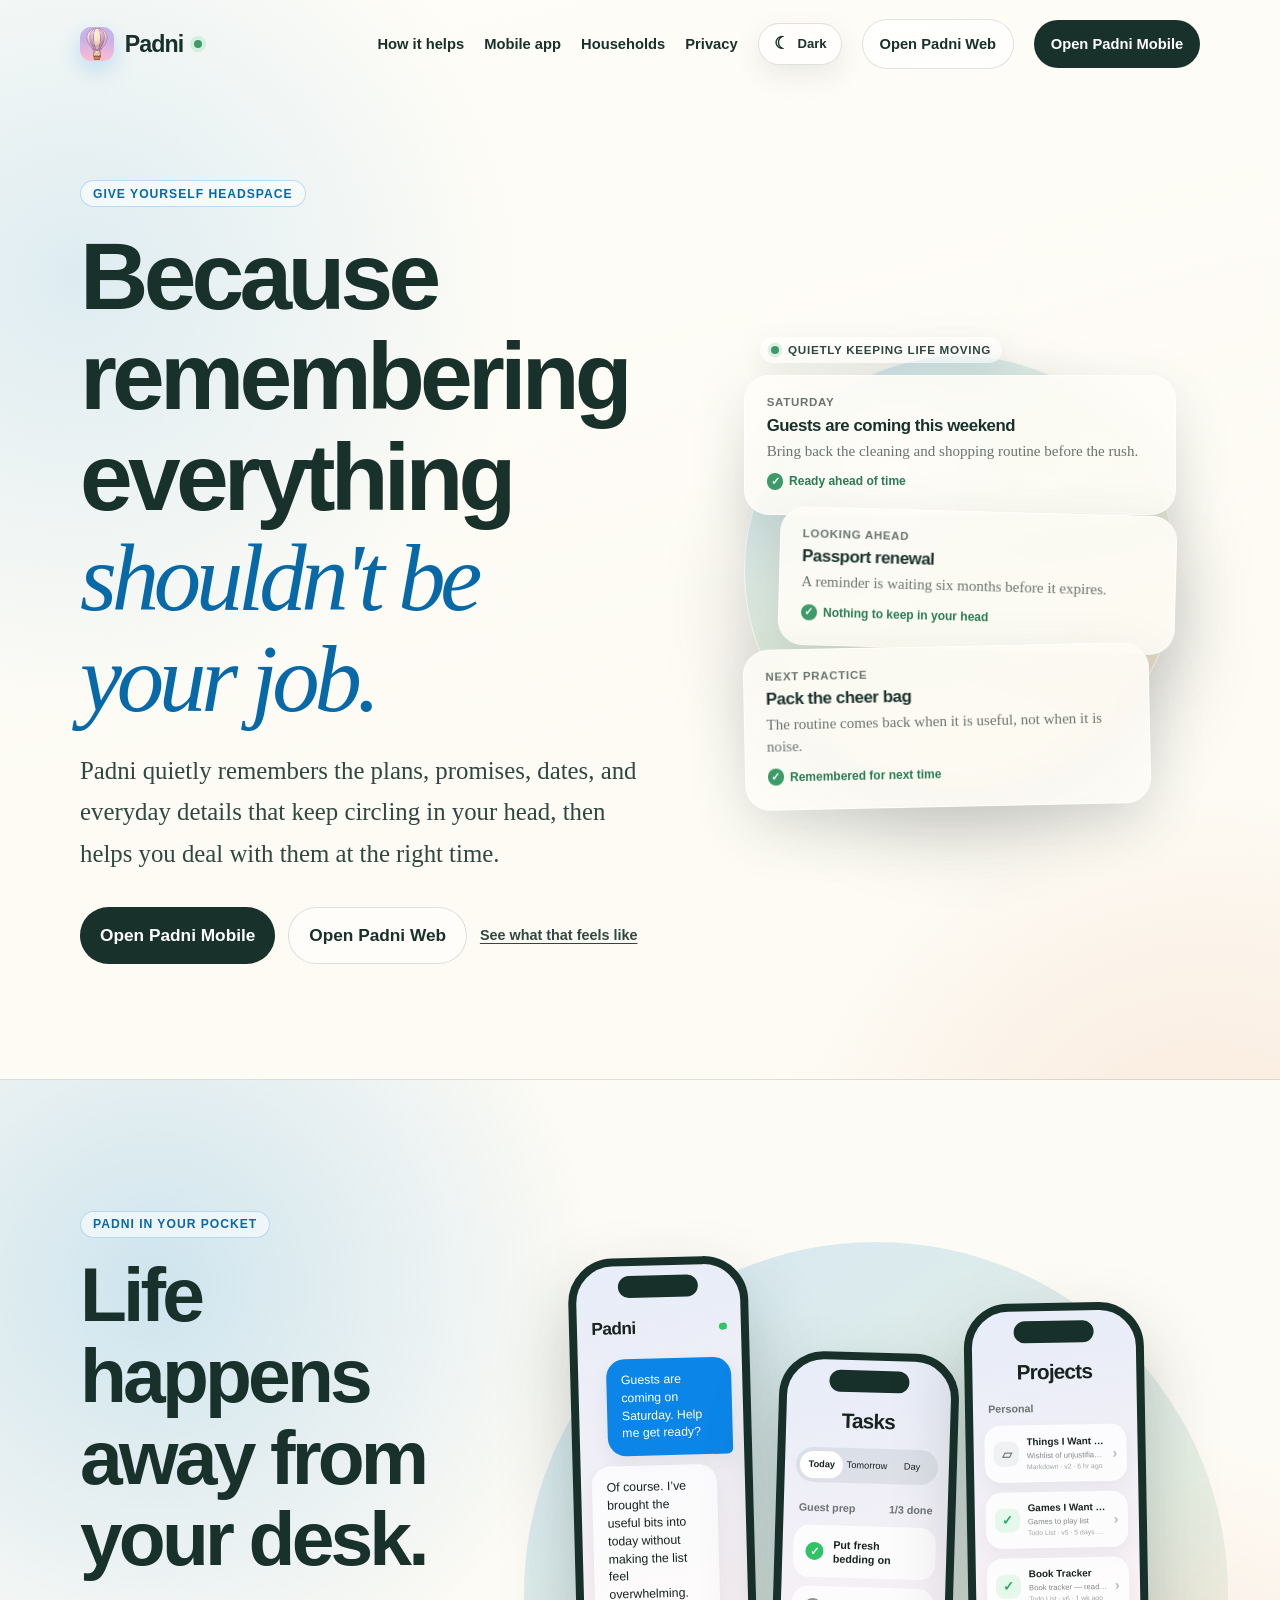
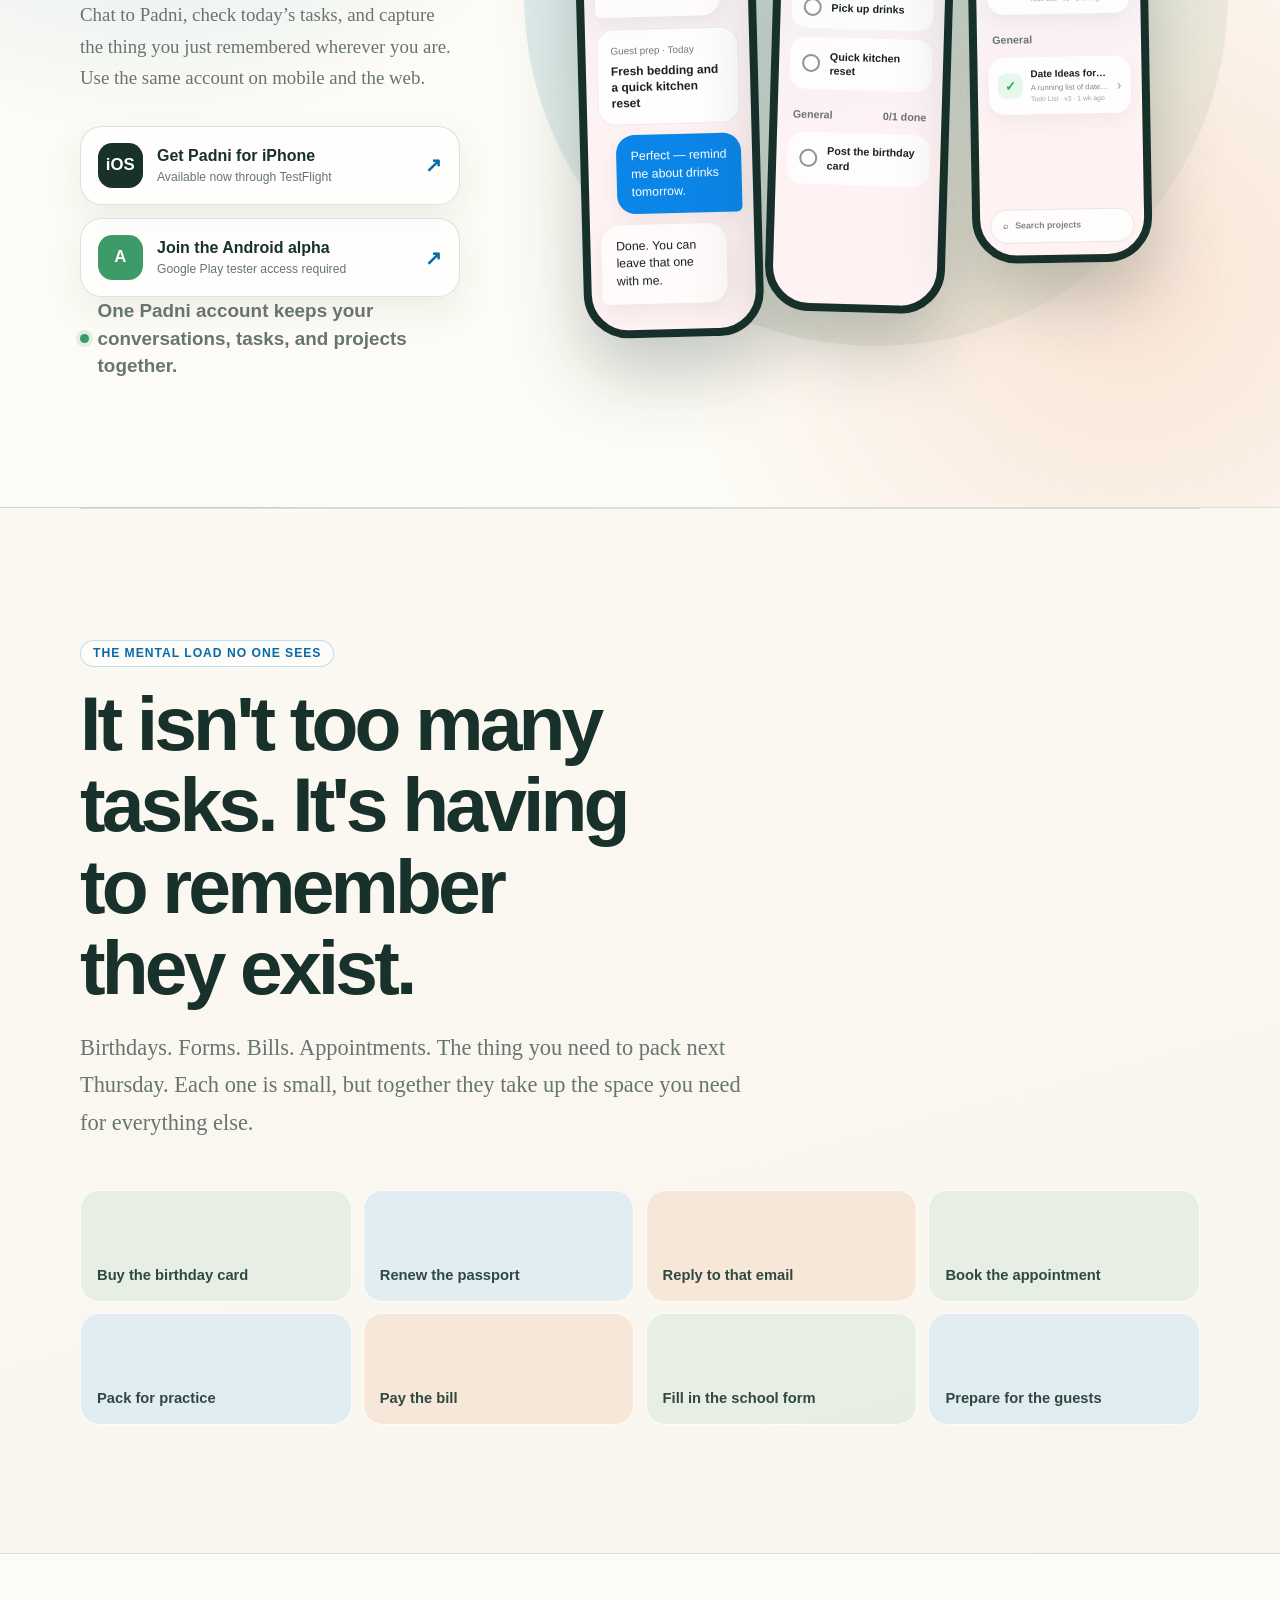
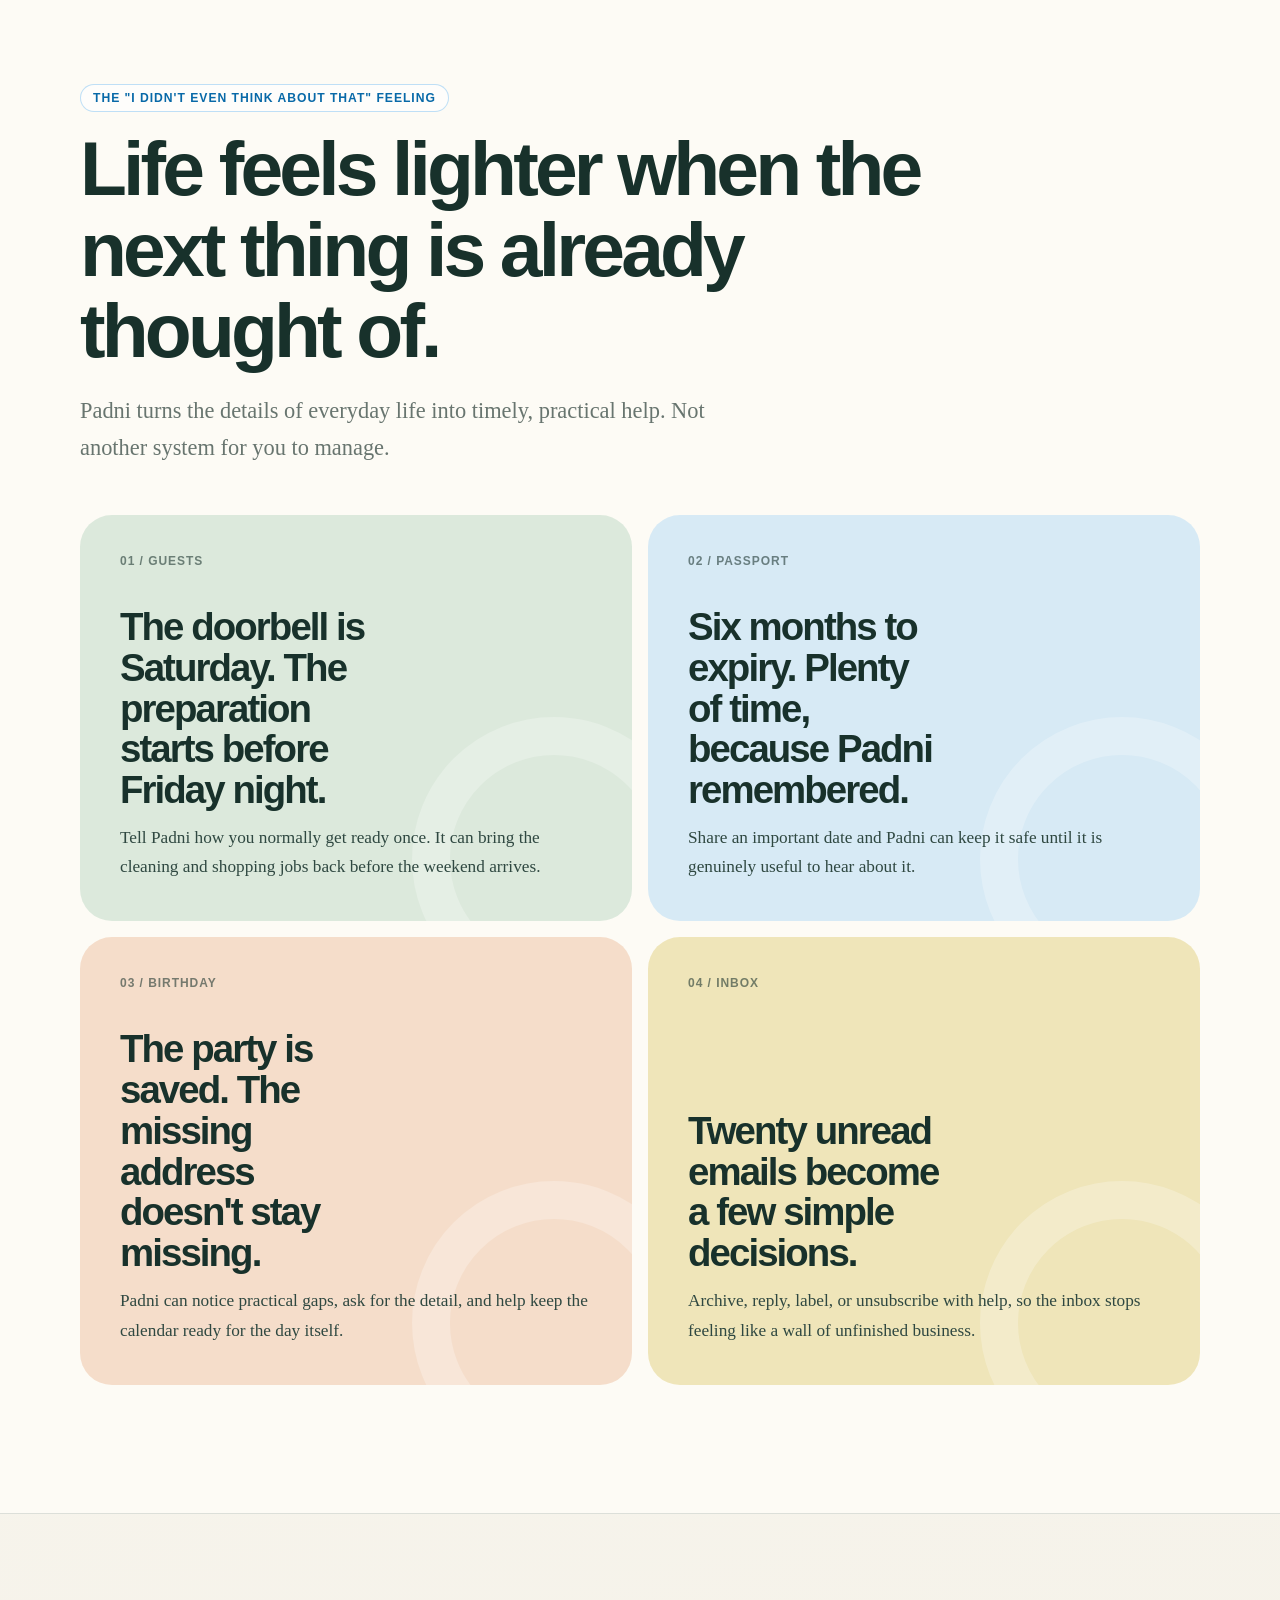
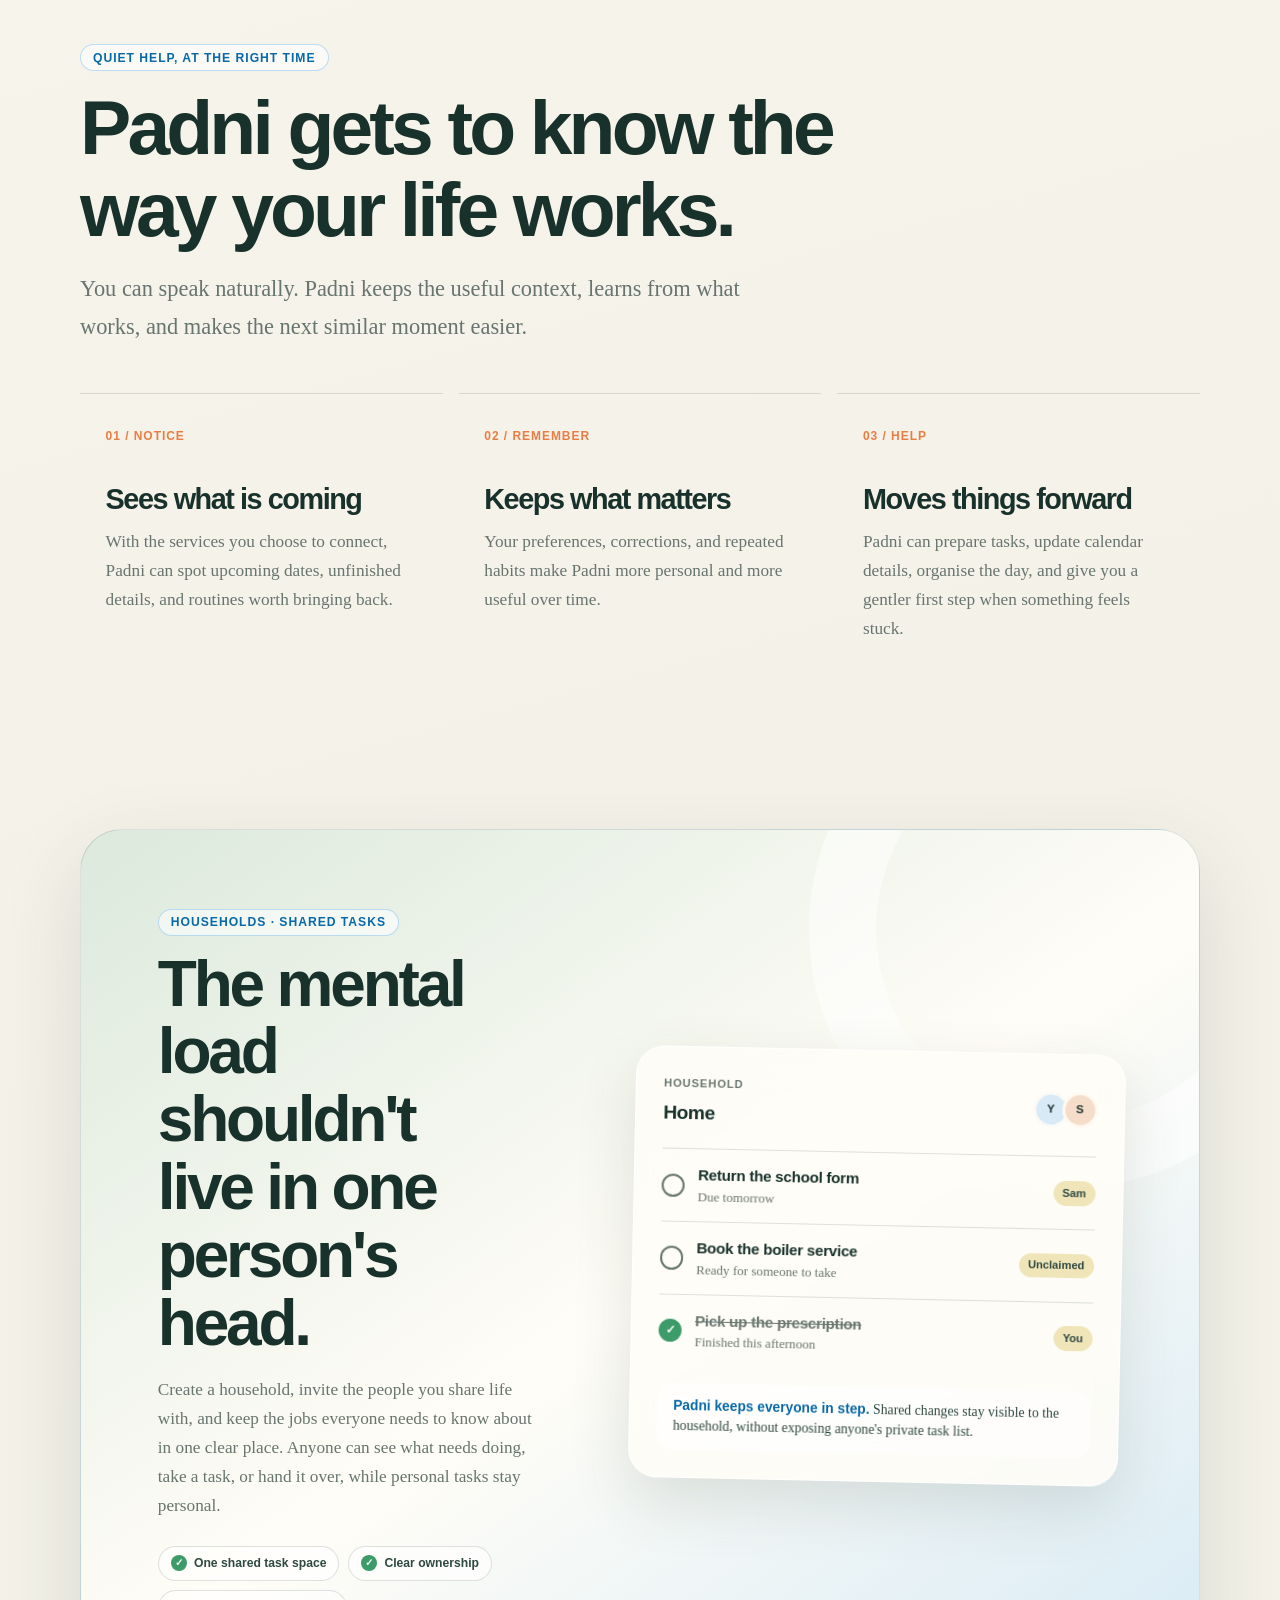
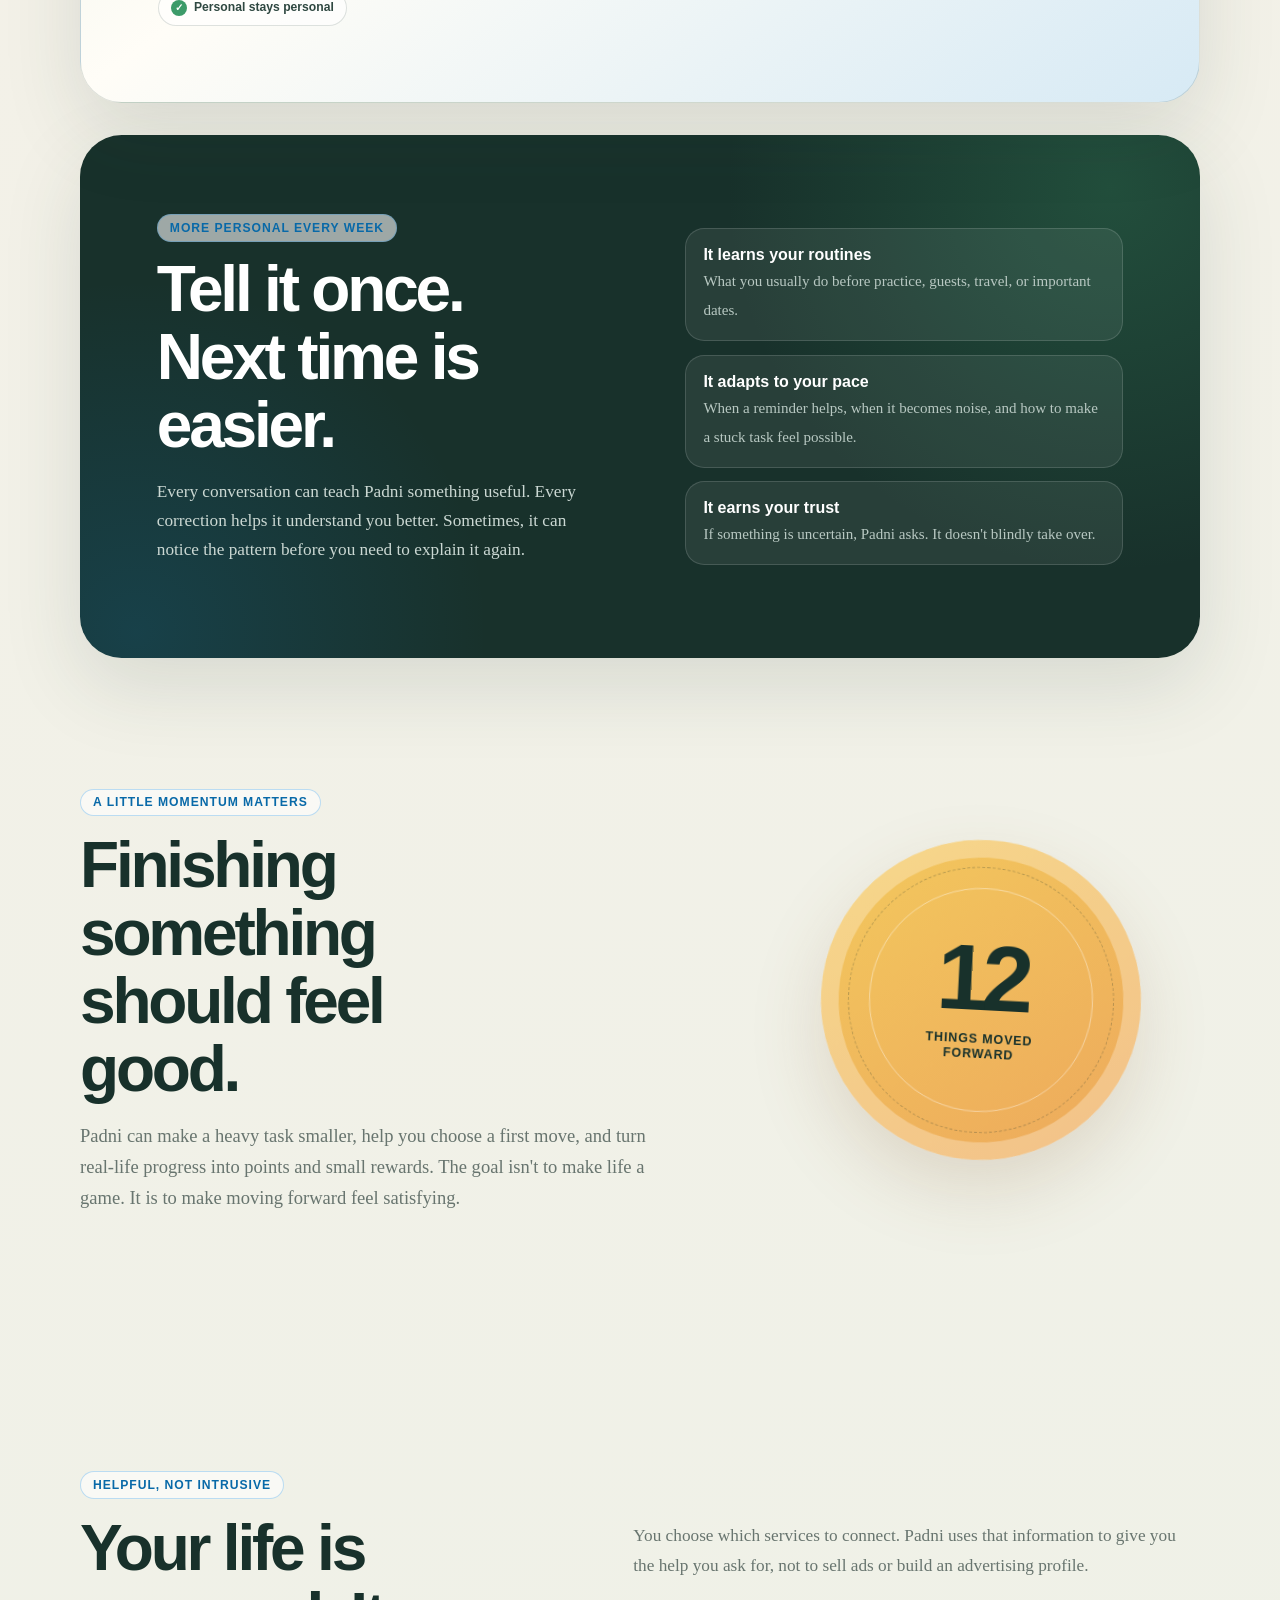
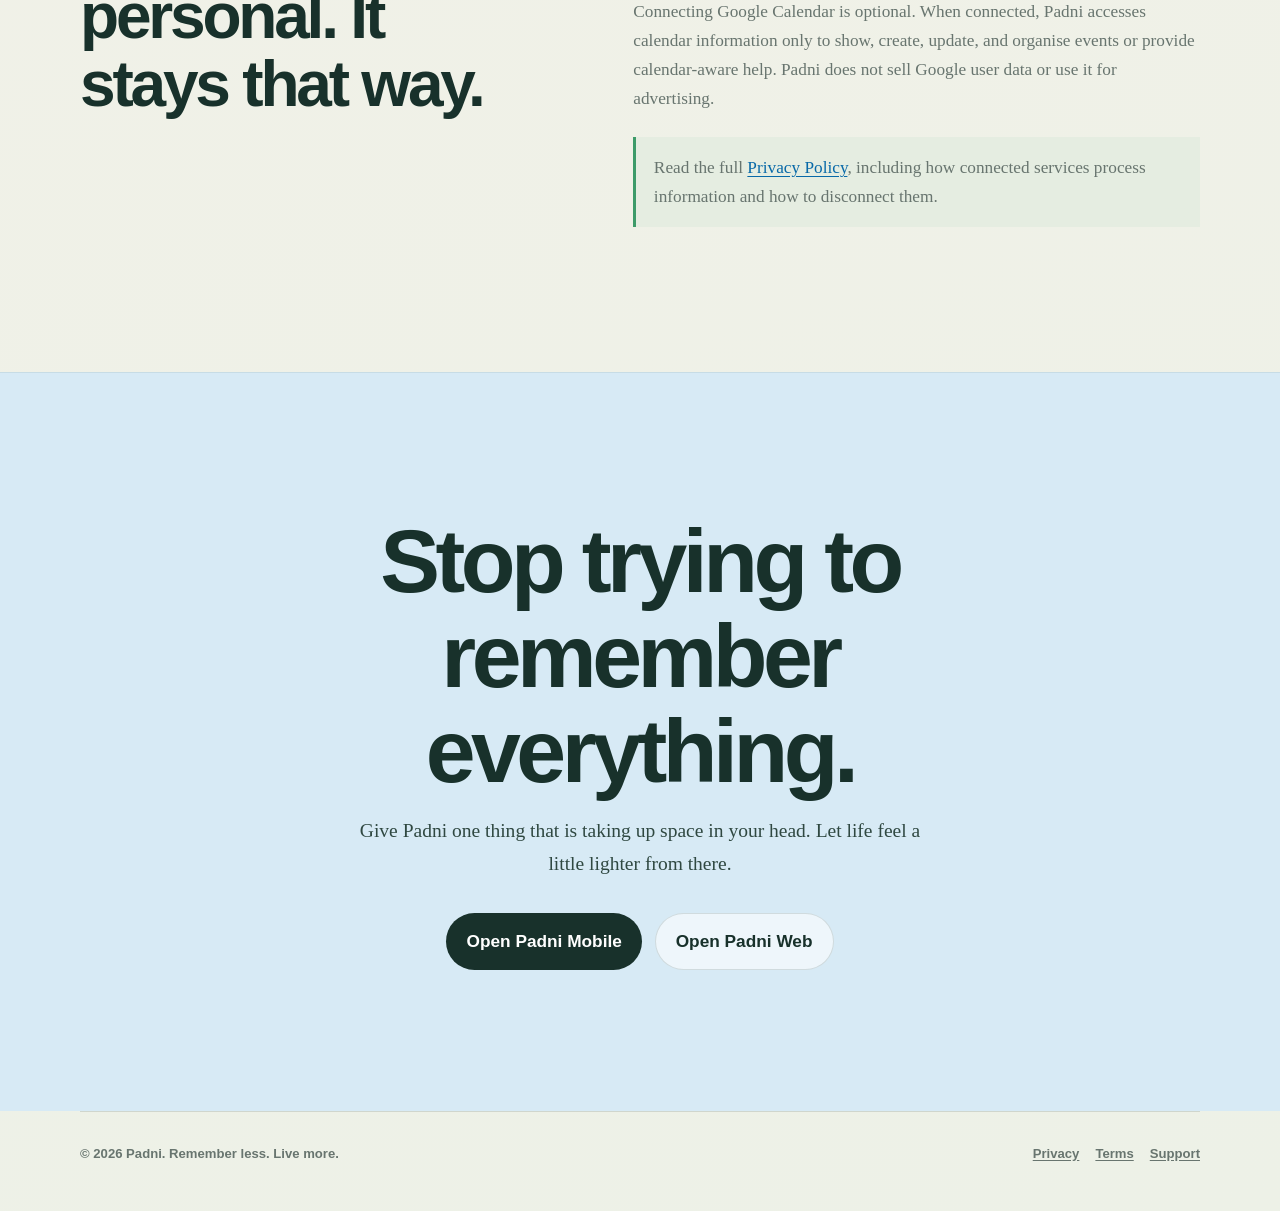
==== index.html @ 914435f3 "Add Projects to mobile app preview" ====
<!doctype html>
<html lang="en-GB">
<head>
  <meta charset="utf-8" />
  <meta name="viewport" content="width=device-width, initial-scale=1" />
  <meta name="description" content="Padni takes the mental load out of everyday life—remembering tasks, plans and important details across iPhone, Android and the web." />
  <meta name="robots" content="index, follow" />
  <meta name="theme-color" content="#f4f1e8" />
  <meta property="og:title" content="Padni | Less mental load. More headspace." />
  <meta property="og:description" content="Padni takes the mental load out of everyday life—remembering tasks, plans and important details across iPhone, Android and the web." />
  <meta property="og:type" content="website" />
  <meta property="og:url" content="https://padni.ai/" />
  <meta property="og:image" content="https://padni.ai/padni-icon.png" />
  <meta name="twitter:card" content="summary" />
  <title>Padni | Less mental load. More headspace.</title>
  <link rel="canonical" href="https://padni.ai/" />
  <link rel="icon" type="image/png" sizes="1024x1024" href="/padni-icon.png" />
  <link rel="shortcut icon" href="/favicon.ico" />
  <link rel="apple-touch-icon" sizes="180x180" href="/apple-touch-icon.png" />
  <script type="application/ld+json">
    {
      "@context": "https://schema.org",
      "@type": "SoftwareApplication",
      "name": "Padni",
      "applicationCategory": "LifestyleApplication",
      "operatingSystem": "iOS, Android, Web",
      "url": "https://padni.ai/",
      "description": "Padni takes the mental load out of everyday life by remembering tasks, plans and important details."
    }
  </script>
  <script src="/theme.js"></script>
  <style>
    :root {
      color-scheme: light;
      --paper: #f4f1e8;
      --paper-bright: #fffdf7;
      --ink: #18312b;
      --ink-soft: #2f4841;
      --muted: #68756f;
      --line: rgba(24, 49, 43, .14);
      --blue: #1687d2;
      --blue-deep: #0869a8;
      --green: #3d9b69;
      --green-soft: #dce9dc;
      --orange: #e97e45;
      --yellow: #f3c95d;
      --shadow: 0 28px 80px rgba(42, 62, 54, .13);
      --display: "Avenir Next", "Trebuchet MS", sans-serif;
      --body: "Iowan Old Style", "Palatino Linotype", Palatino, Georgia, serif;
    }
    * { box-sizing: border-box; }
    html { scroll-behavior: smooth; }
    body {
      margin: 0;
      color: var(--ink);
      background:
        radial-gradient(circle at 6% 3%, rgba(22, 135, 210, .14), transparent 28rem),
        radial-gradient(circle at 94% 13%, rgba(233, 126, 69, .14), transparent 26rem),
        linear-gradient(165deg, var(--paper-bright), var(--paper) 62%, #edf1e7);
      font: 1.08rem/1.68 var(--body);
      min-height: 100vh;
    }
    a { color: var(--blue-deep); text-underline-offset: .18em; }
    a:focus-visible { outline: 3px solid rgba(11, 134, 232, .35); outline-offset: 4px; border-radius: .35rem; }
    body > header {
      width: min(1120px, calc(100% - 2rem));
      margin: 0 auto;
      min-height: 5.5rem;
      display: flex;
      align-items: center;
      justify-content: space-between;
      gap: 1.5rem;
      font-family: var(--display);
      position: relative;
      z-index: 10;
    }
    .wordmark {
      display: inline-flex;
      align-items: center;
      gap: .65rem;
      color: var(--ink);
      text-decoration: none;
      font-size: 1.45rem;
      font-weight: 800;
      letter-spacing: -.04em;
    }
    .wordmark img { width: 2.15rem; height: 2.15rem; border-radius: .7rem; box-shadow: 0 8px 22px rgba(11, 134, 232, .22); }
    .wordmark i { width: .55rem; height: .55rem; border-radius: 50%; background: var(--green); box-shadow: 0 0 0 .25rem rgba(47, 196, 101, .14); }
    nav { display: flex; align-items: center; gap: 1.25rem; font-size: .92rem; font-weight: 700; }
    nav a { color: var(--ink); text-decoration: none; }
    .nav-cta, .button {
      display: inline-flex;
      align-items: center;
      justify-content: center;
      border-radius: 999px;
      padding: .7rem 1.05rem;
      background: var(--ink);
      color: white;
      text-decoration: none;
      font-family: var(--display);
      font-weight: 750;
      transition: transform .2s ease, box-shadow .2s ease, background .2s ease;
    }
    .nav-cta:hover, .button:hover { transform: translateY(-2px); box-shadow: 0 12px 28px rgba(24, 49, 43, .2); }
    main { width: min(1120px, calc(100% - 2rem)); margin: 0 auto; }
    .hero { padding: clamp(4.2rem, 10vw, 8.5rem) 0 5rem; max-width: 60rem; }
    .home-hero {
      min-height: min(840px, calc(100vh - 5.5rem));
      max-width: none;
      padding: clamp(3.2rem, 7vw, 6.8rem) 0 clamp(5rem, 9vw, 8rem);
      display: grid;
      grid-template-columns: minmax(0, 1.08fr) minmax(21rem, .92fr);
      align-items: center;
      gap: clamp(2.5rem, 6vw, 6rem);
    }
    .home-hero > * { min-width: 0; }
    .hero-copy { position: relative; z-index: 2; animation: rise-in .75s both; }
    .eyebrow {
      display: inline-flex;
      border: 1px solid rgba(11, 134, 232, .26);
      background: rgba(255, 255, 255, .62);
      color: var(--blue-deep);
      border-radius: 999px;
      padding: .42rem .75rem;
      font: 750 .76rem/1 var(--display);
      letter-spacing: .08em;
      text-transform: uppercase;
    }
    h1, h2, h3 { font-family: var(--display); letter-spacing: -.05em; line-height: 1.06; }
    h1 { margin: 1.15rem 0 1.25rem; font-size: clamp(3.3rem, 9vw, 7.4rem); max-width: 10ch; }
    .home-hero h1 { font-size: clamp(3.8rem, 7.4vw, 7rem); max-width: 11ch; }
    .home-hero h1 em {
      color: var(--blue-deep);
      font-family: var(--body);
      font-weight: 500;
      letter-spacing: -.055em;
    }
    .hero p { max-width: 42rem; margin: 0; color: var(--muted); font-size: clamp(1.25rem, 2vw, 1.55rem); }
    .home-hero p { max-width: 35rem; color: var(--ink-soft); }
    .hero-actions { display: flex; gap: .8rem; flex-wrap: wrap; margin-top: 2rem; }
    .button { padding: .82rem 1.25rem; }
    .button.secondary { color: var(--ink); background: rgba(255, 255, 255, .7); border: 1px solid var(--line); }
    .nav-cta.secondary {
      color: var(--ink);
      background: var(--surface-glass);
      border: 1px solid var(--line);
    }
    .story-link { align-self: center; color: var(--ink-soft); font: 750 .9rem/1.3 var(--display); text-decoration-thickness: 1px; }
    .headspace-scene {
      position: relative;
      min-height: 35rem;
      display: grid;
      place-items: center;
      animation: rise-in .85s .12s both;
    }
    .headspace-scene::before {
      content: "";
      position: absolute;
      width: min(31rem, 90%);
      aspect-ratio: 1;
      border-radius: 50%;
      background:
        radial-gradient(circle at 35% 28%, rgba(255,255,255,.9), transparent 24%),
        linear-gradient(145deg, #cfe5f3, #e4ead2 58%, #f4d8c3);
      box-shadow: inset 0 0 0 1px rgba(255,255,255,.7), 0 40px 90px rgba(49,77,66,.15);
    }
    .life-stack { position: relative; width: min(27rem, 92%); z-index: 1; }
    .stack-label {
      display: inline-flex;
      align-items: center;
      gap: .55rem;
      margin: 0 0 .75rem 1rem;
      padding: .45rem .7rem;
      border-radius: 999px;
      color: var(--ink-soft);
      background: rgba(255,255,255,.74);
      font: 750 .73rem/1 var(--display);
      letter-spacing: .06em;
      text-transform: uppercase;
      box-shadow: 0 10px 30px rgba(49,77,66,.1);
    }
    .stack-label::before { content: ""; width: .5rem; height: .5rem; border-radius: 50%; background: var(--green); box-shadow: 0 0 0 .22rem rgba(61,155,105,.15); }
    .life-card {
      position: relative;
      padding: 1.25rem 1.35rem;
      border: 1px solid rgba(255,255,255,.9);
      border-radius: 1.6rem;
      background: rgba(255,253,247,.88);
      box-shadow: 0 20px 55px rgba(49,77,66,.15);
      backdrop-filter: blur(16px);
    }
    .life-card + .life-card { margin-top: -.25rem; }
    .life-card:nth-of-type(2) { margin-left: 2.2rem; transform: rotate(1.6deg); }
    .life-card:nth-of-type(3) { margin-right: 1.6rem; transform: rotate(-1.2deg); }
    .life-card small { display: block; color: var(--muted); font: 700 .72rem/1.2 var(--display); letter-spacing: .06em; text-transform: uppercase; }
    .life-card strong { display: block; margin: .35rem 0 .25rem; font: 800 1.05rem/1.25 var(--display); letter-spacing: -.025em; }
    .life-card p { margin: 0; color: var(--muted); font-size: .94rem; line-height: 1.45; }
    .handled { display: inline-flex; align-items: center; gap: .35rem; margin-top: .65rem; color: #287d52; font: 750 .75rem/1 var(--display); }
    .handled::before { content: "\2713"; display: grid; place-items: center; width: 1.05rem; height: 1.05rem; color: white; background: var(--green); border-radius: 50%; font-size: .7rem; }
    .section { padding: clamp(5rem, 10vw, 9rem) 0; }
    .section-heading { max-width: 53rem; }
    .section-heading h2 { margin: 1rem 0 1.25rem; font-size: clamp(2.7rem, 6vw, 5.6rem); }
    .section-heading p { max-width: 43rem; margin: 0; color: var(--muted); font-size: clamp(1.16rem, 2vw, 1.4rem); }
    .problem { border-top: 1px solid var(--line); }
    .problem .section-heading h2 { max-width: 13ch; }
    .load-list {
      margin-top: 3rem;
      display: grid;
      grid-template-columns: repeat(4, 1fr);
      gap: .7rem;
    }
    .load-list span {
      min-height: 7rem;
      display: flex;
      align-items: flex-end;
      padding: 1rem;
      border: 1px solid rgba(255,255,255,.8);
      border-radius: 1.2rem;
      background: rgba(255,255,255,.5);
      color: var(--ink-soft);
      font: 750 .92rem/1.25 var(--display);
    }
    .load-list span:nth-child(3n+1) { background: rgba(220,233,220,.62); }
    .load-list span:nth-child(3n+2) { background: rgba(207,229,243,.58); }
    .load-list span:nth-child(3n) { background: rgba(244,216,195,.52); }
    .moments { width: 100vw; margin-left: calc(50% - 50vw); padding-inline: max(1rem, calc((100vw - 1120px) / 2)); background: #fdfbf5; border-block: 1px solid var(--line); }
    .moments-grid { display: grid; grid-template-columns: repeat(2, 1fr); gap: 1rem; margin-top: 3rem; }
    .moment {
      min-height: 21rem;
      display: flex;
      flex-direction: column;
      justify-content: space-between;
      border-radius: 2rem;
      padding: clamp(1.5rem, 4vw, 2.5rem);
      overflow: hidden;
      position: relative;
    }
    .moment::after { content: ""; position: absolute; width: 13rem; height: 13rem; right: -4rem; bottom: -5rem; border-radius: 50%; border: 2.4rem solid rgba(255,255,255,.25); }
    .moment:nth-child(1) { background: #dce9dc; }
    .moment:nth-child(2) { background: #d7eaf5; }
    .moment:nth-child(3) { background: #f5ddca; }
    .moment:nth-child(4) { background: #efe5b9; }
    .moment-number { color: rgba(24,49,43,.58); font: 800 .75rem/1 var(--display); letter-spacing: .08em; }
    .moment h3 { position: relative; z-index: 1; max-width: 12ch; margin: 2.5rem 0 .8rem; font-size: clamp(1.9rem, 3vw, 2.8rem); }
    .moment p { position: relative; z-index: 1; max-width: 30rem; margin: 0; color: var(--ink-soft); }
    .how-grid { display: grid; grid-template-columns: repeat(3, 1fr); gap: 1rem; margin-top: 3rem; }
    .how-card { padding: 1.6rem; border-top: 1px solid var(--line); }
    .how-card .number { color: var(--orange); font: 800 .75rem/1 var(--display); letter-spacing: .08em; }
    .how-card h3 { margin: 2.2rem 0 .75rem; font-size: 1.8rem; }
    .how-card p { margin: 0; color: var(--muted); }
    .households {
      position: relative;
      isolation: isolate;
      display: grid;
      grid-template-columns: .88fr 1.12fr;
      gap: clamp(2.5rem, 7vw, 6.5rem);
      align-items: center;
      margin: 2rem 0 0;
      padding: clamp(2.2rem, 6vw, 5rem);
      border: 1px solid var(--household-border);
      border-radius: 2.6rem;
      background: var(--household-background);
      box-shadow: var(--shadow);
      overflow: hidden;
    }
    .households::before {
      content: "";
      position: absolute;
      z-index: -1;
      width: 24rem;
      height: 24rem;
      right: -8rem;
      top: -10rem;
      border: 4.2rem solid var(--household-orbit);
      border-radius: 50%;
      transform: rotate(-12deg);
    }
    .household-copy h2 {
      max-width: 10ch;
      margin: .9rem 0 1rem;
      font-size: clamp(2.7rem, 5vw, 4.8rem);
    }
    .household-copy > p { color: var(--muted); }
    .household-points {
      display: flex;
      flex-wrap: wrap;
      gap: .55rem;
      margin-top: 1.6rem;
    }
    .household-points span {
      display: inline-flex;
      align-items: center;
      gap: .45rem;
      padding: .55rem .75rem;
      border: 1px solid var(--household-chip-border);
      border-radius: 999px;
      color: var(--ink-soft);
      background: var(--household-chip);
      font: 750 .76rem/1.2 var(--display);
    }
    .household-points span::before {
      content: "\2713";
      display: grid;
      place-items: center;
      width: 1rem;
      height: 1rem;
      border-radius: 50%;
      color: white;
      background: var(--green);
      font-size: .65rem;
    }
    .household-board {
      position: relative;
      padding: clamp(1.2rem, 3vw, 1.7rem);
      border: 1px solid var(--household-board-border);
      border-radius: 1.8rem;
      background: var(--household-board);
      box-shadow: 0 24px 60px rgba(55, 68, 51, .14);
      backdrop-filter: blur(18px);
      -webkit-backdrop-filter: blur(18px);
      transform: rotate(1.2deg);
    }
    .household-board-header {
      display: flex;
      align-items: center;
      justify-content: space-between;
      gap: 1rem;
      margin-bottom: 1.2rem;
      font-family: var(--display);
    }
    .household-board-header small {
      display: block;
      color: var(--muted);
      font-size: .7rem;
      font-weight: 750;
      letter-spacing: .08em;
      text-transform: uppercase;
    }
    .household-board-header strong {
      display: block;
      margin-top: .25rem;
      font-size: 1.2rem;
      letter-spacing: -.025em;
    }
    .member-stack { display: flex; padding-right: .4rem; }
    .member {
      width: 2.25rem;
      height: 2.25rem;
      display: grid;
      place-items: center;
      margin-right: -.45rem;
      border: 3px solid var(--household-board);
      border-radius: 50%;
      color: var(--ink);
      background: var(--moment-blue);
      font: 800 .72rem/1 var(--display);
    }
    .member:nth-child(2) { background: var(--moment-orange); }
    .shared-task {
      display: grid;
      grid-template-columns: auto 1fr auto;
      gap: .8rem;
      align-items: center;
      padding: 1rem 0;
      border-top: 1px solid var(--line);
    }
    .task-check {
      width: 1.45rem;
      height: 1.45rem;
      display: grid;
      place-items: center;
      border: 2px solid var(--task-check-border);
      border-radius: 50%;
      color: transparent;
      font: 800 .72rem/1 var(--display);
    }
    .shared-task.done .task-check {
      border-color: var(--green);
      color: white;
      background: var(--green);
    }
    .shared-task-copy strong {
      display: block;
      font: 780 .95rem/1.3 var(--display);
      letter-spacing: -.018em;
    }
    .shared-task-copy span {
      display: block;
      margin-top: .18rem;
      color: var(--muted);
      font-size: .82rem;
      line-height: 1.3;
    }
    .shared-task.done .shared-task-copy strong {
      color: var(--muted);
      text-decoration: line-through;
      text-decoration-thickness: 1px;
    }
    .task-owner {
      padding: .42rem .58rem;
      border-radius: 999px;
      color: var(--ink-soft);
      background: var(--household-owner);
      font: 750 .7rem/1 var(--display);
      white-space: nowrap;
    }
    .household-note {
      margin: 1rem 0 0;
      padding: .85rem 1rem;
      border-radius: 1rem;
      color: var(--ink-soft);
      background: var(--household-note);
      font-size: .86rem;
      line-height: 1.45;
    }
    .household-note strong {
      color: var(--blue-deep);
      font-family: var(--display);
    }
    .personal {
      display: grid;
      grid-template-columns: 1fr 1fr;
      gap: clamp(2rem, 7vw, 6rem);
      align-items: center;
      margin: 2rem 0 0;
      padding: clamp(2.2rem, 6vw, 5rem);
      border-radius: 2.6rem;
      color: white;
      background:
        radial-gradient(circle at 92% 10%, rgba(61,155,105,.33), transparent 24rem),
        radial-gradient(circle at 5% 95%, rgba(22,135,210,.2), transparent 22rem),
        #18312b;
      box-shadow: var(--shadow);
    }
    .personal h2 { max-width: 10ch; margin: .9rem 0 1rem; font-size: clamp(2.7rem, 5vw, 4.8rem); }
    .personal p { color: #cbd8d3; }
    .learning-list { display: grid; gap: .85rem; }
    .learning-item { padding: 1rem 1.1rem; border: 1px solid rgba(255,255,255,.14); border-radius: 1.2rem; background: rgba(255,255,255,.07); }
    .learning-item strong { display: block; font: 780 1rem/1.3 var(--display); }
    .learning-item span { color: #b8c8c2; font-size: .94rem; }
    .motivation {
      display: grid;
      grid-template-columns: 1.15fr .85fr;
      gap: clamp(2rem, 7vw, 6rem);
      align-items: center;
      padding: clamp(5rem, 10vw, 8rem) 0;
    }
    .motivation h2 { max-width: 12ch; margin: 1rem 0; font-size: clamp(2.7rem, 5vw, 4.8rem); }
    .motivation p { max-width: 39rem; margin: 0; color: var(--muted); font-size: 1.16rem; }
    .progress-token {
      width: min(20rem, 78vw);
      aspect-ratio: 1;
      justify-self: center;
      display: grid;
      place-items: center;
      position: relative;
      border-radius: 50%;
      background: linear-gradient(145deg, #f3c95d, #eda85c);
      box-shadow: inset 0 0 0 1.1rem rgba(255,255,255,.28), 0 30px 70px rgba(129,91,44,.17);
      transform: rotate(3deg);
    }
    .progress-token::before, .progress-token::after { content: ""; position: absolute; border-radius: 50%; border: 1px dashed rgba(24,49,43,.28); }
    .progress-token::before { inset: 1.7rem; }
    .progress-token::after { inset: 3rem; border-style: solid; border-color: rgba(255,255,255,.42); }
    .progress-token div { position: relative; z-index: 1; max-width: 10rem; text-align: center; font-family: var(--display); }
    .progress-token strong { display: block; font-size: clamp(3.6rem, 8vw, 5.8rem); letter-spacing: -.07em; line-height: .9; }
    .progress-token span { display: block; margin-top: .7rem; font-size: .78rem; font-weight: 800; line-height: 1.25; letter-spacing: .07em; text-transform: uppercase; }
    .mobile-app {
      width: 100vw;
      margin-left: calc(50% - 50vw);
      padding: clamp(5.5rem, 10vw, 9rem) max(1rem, calc((100vw - 1120px) / 2));
      color: var(--ink);
      background:
        radial-gradient(circle at 12% 20%, rgba(22, 135, 210, .2), transparent 28rem),
        radial-gradient(circle at 88% 78%, rgba(233, 126, 69, .18), transparent 28rem),
        var(--moments-background);
      border-block: 1px solid var(--line);
      overflow: hidden;
    }
    .mobile-app-layout {
      display: grid;
      grid-template-columns: minmax(18rem, .72fr) minmax(35rem, 1.28fr);
      gap: clamp(2.5rem, 5vw, 4.5rem);
      align-items: center;
    }
    .mobile-app h2 {
      max-width: 11ch;
      margin: 1rem 0 1.2rem;
      font-size: clamp(3rem, 6vw, 5.7rem);
    }
    .mobile-app-copy > p {
      max-width: 35rem;
      margin: 0;
      color: var(--muted);
      font-size: 1.18rem;
    }
    .platform-grid {
      display: grid;
      gap: .85rem;
      margin-top: 2rem;
    }
    .platform-card {
      display: grid;
      grid-template-columns: 2.8rem 1fr auto;
      gap: .9rem;
      align-items: center;
      padding: 1rem 1.05rem;
      color: var(--ink);
      text-decoration: none;
      border: 1px solid var(--line);
      border-radius: 1.35rem;
      background: var(--surface-glass);
      box-shadow: 0 14px 34px rgba(49, 77, 66, .08);
      transition: transform .2s ease, box-shadow .2s ease;
    }
    .platform-card:hover {
      transform: translateY(-2px);
      box-shadow: 0 20px 40px rgba(49, 77, 66, .14);
    }
    .platform-mark {
      display: grid;
      width: 2.8rem;
      height: 2.8rem;
      place-items: center;
      border-radius: .9rem;
      color: white;
      background: var(--ink);
      font: 800 1.05rem/1 var(--display);
    }
    .platform-card:nth-child(2) .platform-mark { background: var(--green); }
    .platform-card strong,
    .platform-card small { display: block; font-family: var(--display); }
    .platform-card strong { font-size: 1rem; line-height: 1.25; }
    .platform-card small { margin-top: .2rem; color: var(--muted); font-size: .76rem; line-height: 1.35; }
    .platform-arrow { color: var(--blue-deep); font: 800 1.25rem/1 var(--display); }
    .account-note {
      display: flex;
      align-items: center;
      gap: .55rem;
      margin-top: 1.2rem;
      color: var(--muted);
      font: 650 .83rem/1.45 var(--display);
    }
    .account-note::before {
      content: "";
      flex: 0 0 auto;
      width: .55rem;
      height: .55rem;
      border-radius: 50%;
      background: var(--green);
      box-shadow: 0 0 0 .25rem rgba(61, 155, 105, .14);
    }
    .phone-gallery {
      position: relative;
      min-height: 42rem;
      display: grid;
      grid-template-columns: repeat(3, minmax(0, 11.25rem));
      justify-content: center;
      align-items: center;
      gap: clamp(.65rem, 1.4vw, 1rem);
    }
    .phone-gallery::before {
      content: "";
      position: absolute;
      width: min(44rem, 125%);
      aspect-ratio: 1;
      border-radius: 50%;
      background: linear-gradient(145deg, rgba(207, 229, 243, .9), rgba(220, 233, 220, .72) 58%, rgba(245, 221, 202, .86));
      filter: blur(.2px);
    }
    .phone {
      position: relative;
      z-index: 1;
      min-height: 35rem;
      padding: 2.8rem .7rem 1rem;
      border: .5rem solid #17302a;
      border-radius: 2.8rem;
      background: linear-gradient(170deg, #e7edf9, #fff2f3 72%);
      box-shadow: 0 34px 70px rgba(24, 49, 43, .25);
      overflow: hidden;
      color: #17231f;
      font-family: var(--display);
    }
    .phone:nth-child(1) { transform: translateY(.2rem) rotate(-1.5deg); }
    .phone:nth-child(2) { transform: translateY(2.4rem) rotate(1.7deg); }
    .phone:nth-child(3) { transform: translateY(-.7rem) rotate(-1deg); }
    .phone-notch {
      position: absolute;
      top: .65rem;
      left: 50%;
      width: 5rem;
      height: 1.35rem;
      border-radius: 999px;
      background: #17302a;
      transform: translateX(-50%);
    }
    .phone-topbar {
      display: flex;
      align-items: center;
      justify-content: space-between;
      margin: .2rem .2rem 1rem;
    }
    .phone-topbar strong { font-size: 1.08rem; letter-spacing: -.03em; }
    .online-dot { width: .48rem; height: .48rem; border-radius: 50%; background: #2fc465; }
    .phone-title {
      margin: .3rem 0 1rem;
      text-align: center;
      font-size: 1.3rem;
      letter-spacing: -.04em;
    }
    .mini-message {
      max-width: 88%;
      margin: .65rem 0;
      padding: .8rem .9rem;
      border-radius: 1.15rem 1.15rem 1.15rem .35rem;
      background: rgba(255,255,255,.72);
      font-size: .77rem;
      line-height: 1.45;
      box-shadow: 0 8px 20px rgba(42, 62, 54, .07);
    }
    .mini-message.user {
      margin-left: auto;
      color: white;
      border-radius: 1.15rem 1.15rem .35rem 1.15rem;
      background: #0b86e8;
    }
    .mini-task-card {
      margin-top: .75rem;
      padding: .8rem;
      border: 1px solid rgba(24,49,43,.08);
      border-radius: 1.1rem;
      background: rgba(255,255,255,.82);
    }
    .mini-task-card small { display: block; color: #6f7a76; font-size: .62rem; }
    .mini-task-card strong { display: block; margin-top: .2rem; font-size: .75rem; line-height: 1.35; }
    .mini-tabs {
      display: grid;
      grid-template-columns: repeat(3, 1fr);
      margin: 0 0 1rem;
      padding: .25rem;
      border-radius: 999px;
      background: rgba(24,49,43,.08);
      font-size: .58rem;
      text-align: center;
    }
    .mini-tabs span { padding: .38rem .2rem; }
    .mini-tabs span:first-child { border-radius: 999px; background: white; font-weight: 800; }
    .mini-group {
      display: flex;
      justify-content: space-between;
      margin: 1rem .25rem .55rem;
      color: #6b7471;
      font-size: .67rem;
      font-weight: 750;
    }
    .mini-task {
      display: grid;
      grid-template-columns: 1.2rem 1fr;
      gap: .55rem;
      align-items: center;
      margin-bottom: .58rem;
      padding: .72rem;
      border-radius: 1rem;
      background: rgba(255,255,255,.82);
      font-size: .67rem;
      font-weight: 750;
      line-height: 1.35;
    }
    .mini-check { width: 1.15rem; height: 1.15rem; border: 2px solid #8d9692; border-radius: 50%; }
    .mini-check.done { display: grid; place-items: center; color: white; border-color: #2fc465; background: #2fc465; }
    .mini-check.done::after { content: "✓"; font-size: .7rem; }
    .mini-project {
      display: grid;
      grid-template-columns: 1.55rem minmax(0, 1fr) auto;
      gap: .48rem;
      align-items: center;
      margin-bottom: .58rem;
      padding: .68rem .58rem;
      border-radius: 1rem;
      background: rgba(255,255,255,.84);
      box-shadow: 0 8px 18px rgba(42, 62, 54, .05);
    }
    .mini-project-icon {
      display: grid;
      width: 1.55rem;
      height: 1.55rem;
      place-items: center;
      border-radius: .52rem;
      color: #7b827f;
      background: #f0f1f2;
      font-size: .82rem;
      font-weight: 850;
    }
    .mini-project-icon.list { color: #24ae59; background: #e5f8eb; }
    .mini-project-copy { min-width: 0; }
    .mini-project-copy strong,
    .mini-project-copy small { display: block; }
    .mini-project-copy strong {
      overflow: hidden;
      font-size: .62rem;
      line-height: 1.22;
      text-overflow: ellipsis;
      white-space: nowrap;
    }
    .mini-project-copy small {
      margin-top: .15rem;
      overflow: hidden;
      color: #818986;
      font-size: .48rem;
      line-height: 1.25;
      text-overflow: ellipsis;
      white-space: nowrap;
    }
    .mini-project-copy .mini-project-meta { color: #a1a7a4; font-size: .43rem; }
    .mini-project-arrow { color: #b7bcba; font-size: .9rem; font-weight: 800; }
    .mini-project-search {
      position: absolute;
      right: .65rem;
      bottom: .75rem;
      left: .65rem;
      padding: .55rem .7rem;
      color: #7e8582;
      border: 1px solid rgba(24,49,43,.1);
      border-radius: 999px;
      background: rgba(255,255,255,.76);
      font-size: .55rem;
      font-weight: 650;
    }
    .trust {
      display: grid;
      grid-template-columns: .9fr 1.1fr;
      gap: clamp(2rem, 7vw, 6rem);
      align-items: start;
      margin: 0;
      padding: clamp(5rem, 10vw, 9rem) 0;
      border-radius: 0;
      color: var(--ink);
      background: none;
    }
    .trust h2 { max-width: 12ch; font-size: clamp(2.6rem, 5vw, 4.6rem); margin: 1rem 0; }
    .trust-copy { padding-top: 2.2rem; }
    .trust p { color: var(--muted); max-width: 48rem; }
    .trust a { color: var(--blue-deep); }
    .trust-note { margin-top: 1.5rem; padding: 1rem 1.1rem; border-left: 3px solid var(--green); background: rgba(220,233,220,.5); }
    .final-cta {
      width: 100vw;
      margin-left: calc(50% - 50vw);
      padding: clamp(5.5rem, 11vw, 9rem) max(1rem, calc((100vw - 1120px) / 2));
      text-align: center;
      background: #d7eaf5;
      border-top: 1px solid rgba(24,49,43,.08);
    }
    .final-cta h2 { max-width: 12ch; margin: 0 auto 1rem; font-size: clamp(3rem, 7vw, 6.2rem); }
    .final-cta p { max-width: 36rem; margin: 0 auto 2rem; color: var(--ink-soft); font-size: 1.22rem; }
    @keyframes rise-in { from { opacity: 0; transform: translateY(24px); } to { opacity: 1; transform: translateY(0); } }
    .document { max-width: 800px; padding: 4.5rem 0 7rem; }
    .document-header { padding-bottom: 2.5rem; border-bottom: 1px solid var(--line); margin-bottom: 2.5rem; }
    .document h1 { font-size: clamp(2.8rem, 7vw, 5.6rem); max-width: none; }
    .document h2 { margin: 3rem 0 .8rem; font-size: 1.55rem; }
    .document h3 { margin: 1.8rem 0 .5rem; font-size: 1.16rem; }
    .document p, .document li { color: #3e4a46; }
    .document li + li { margin-top: .5rem; }
    .meta { color: var(--muted); font: 650 .9rem/1.5 var(--display); }
    .notice { border-left: 4px solid var(--blue); padding: .5rem 0 .5rem 1.15rem; margin: 2rem 0; }
    .support-grid { display: grid; grid-template-columns: repeat(2, 1fr); gap: 1rem; margin: 2rem 0; }
    .support-card { border: 1px solid var(--line); background: rgba(255,255,255,.58); border-radius: 1.4rem; padding: 1.3rem; }
    .support-card h2 { margin-top: 0; font-size: 1.25rem; }
    footer {
      width: min(1120px, calc(100% - 2rem));
      margin: 0 auto;
      padding: 2rem 0 3rem;
      border-top: 1px solid var(--line);
      display: flex;
      justify-content: space-between;
      gap: 1rem;
      color: var(--muted);
      font: 650 .82rem/1.5 var(--display);
    }
    footer div { display: flex; gap: 1rem; flex-wrap: wrap; }
    footer a { color: inherit; }
    @media (max-width: 1050px) {
      .mobile-app-layout { grid-template-columns: 1fr; }
    }
    @media (max-width: 760px) {
      body > header { align-items: flex-start; padding-top: 1.1rem; }
      nav { justify-content: flex-end; flex-wrap: wrap; gap: .7rem 1rem; }
      nav a:not(.nav-cta) { display: none; }
      .nav-cta.secondary { display: none; }
      .hero { padding-top: 4rem; }
      .home-hero { min-height: 0; grid-template-columns: 1fr; padding-top: 3.8rem; }
      .home-hero h1 { font-size: clamp(3.15rem, 15vw, 4.8rem); }
      .headspace-scene { min-height: 30rem; }
      .life-card:nth-of-type(2), .life-card:nth-of-type(3) { margin-inline: 0; }
      .load-list { grid-template-columns: repeat(2, 1fr); }
      .load-list span { min-height: 6rem; }
      .moments-grid, .how-grid, .households, .personal, .motivation, .trust, .support-grid { grid-template-columns: 1fr; }
      .moment { min-height: 17rem; }
      .households, .personal { border-radius: 1.8rem; }
      .households { padding-inline: 1.25rem; }
      .household-board { transform: none; }
      .shared-task { grid-template-columns: auto 1fr; }
      .task-owner { grid-column: 2; justify-self: start; margin-top: -.35rem; }
      .trust-copy { padding-top: 0; }
      .phone-gallery { min-height: 67rem; grid-template-columns: repeat(2, minmax(0, 12rem)); gap: .75rem; align-items: start; padding-top: 2rem; }
      .phone-gallery::before { width: 125%; }
      .phone { min-height: 30rem; padding-inline: .52rem; border-width: .38rem; border-radius: 2.2rem; }
      .phone:nth-child(1) { transform: rotate(-1.2deg); }
      .phone:nth-child(2) { transform: translateY(1.5rem) rotate(1.5deg); }
      .phone:nth-child(3) { grid-column: 1 / -1; width: 12rem; justify-self: center; transform: translateY(1rem) rotate(-1deg); }
      footer { flex-direction: column; }
    }
    @media (max-width: 470px) {
      .hero-actions .button { width: 100%; }
      .phone-gallery { min-height: 61rem; margin-inline: -.8rem; grid-template-columns: repeat(2, minmax(0, 10.5rem)); }
      .phone { min-height: 27rem; }
      .phone:nth-child(3) { width: 10.5rem; }
      .mini-message { font-size: .65rem; }
      .mini-task { padding: .55rem; font-size: .58rem; }
    }
    @media (prefers-reduced-motion: reduce) {
      html { scroll-behavior: auto; }
      *, *::before, *::after { animation-duration: .01ms !important; animation-iteration-count: 1 !important; transition: none !important; }
    }
  </style>
  <link rel="stylesheet" href="/theme.css" />
</head>
<body class="home">
  <header>
      <a class="wordmark" href="./" aria-label="Padni home">
        <img src="./padni-icon.png" alt="" />
        <span>Padni</span><i aria-hidden="true"></i>
      </a>
      <nav aria-label="Main navigation">
        <a href="./#how-it-helps">How it helps</a>
        <a href="./#mobile-app">Mobile app</a>
        <a href="./#households">Households</a>
        <a href="./privacy">Privacy</a>
        <button class="theme-toggle" type="button" data-theme-toggle>
          <span class="theme-toggle__icon" aria-hidden="true"></span>
          <span class="theme-toggle__label" data-theme-label>Dark</span>
        </button>
        <a class="nav-cta secondary" href="https://app.padni.ai">Open Padni Web</a>
        <a class="nav-cta" href="./#mobile-app">Open Padni Mobile</a>
      </nav>
    </header>
  <main>
    <section class="hero home-hero">
      <div class="hero-copy">
        <span class="eyebrow">Give yourself headspace</span>
        <h1>Because remembering everything <em>shouldn't be your job.</em></h1>
        <p>Padni quietly remembers the plans, promises, dates, and everyday details that keep circling in your head, then helps you deal with them at the right time.</p>
        <div class="hero-actions">
          <a class="button" href="#mobile-app">Open Padni Mobile</a>
          <a class="button secondary" href="https://app.padni.ai">Open Padni Web</a>
          <a class="story-link" href="#moments">See what that feels like</a>
        </div>
      </div>
      <aside class="headspace-scene" aria-label="Examples of everyday details Padni can help remember">
        <div class="life-stack">
          <span class="stack-label">Quietly keeping life moving</span>
          <article class="life-card">
            <small>Saturday</small>
            <strong>Guests are coming this weekend</strong>
            <p>Bring back the cleaning and shopping routine before the rush.</p>
            <span class="handled">Ready ahead of time</span>
          </article>
          <article class="life-card">
            <small>Looking ahead</small>
            <strong>Passport renewal</strong>
            <p>A reminder is waiting six months before it expires.</p>
            <span class="handled">Nothing to keep in your head</span>
          </article>
          <article class="life-card">
            <small>Next practice</small>
            <strong>Pack the cheer bag</strong>
            <p>The routine comes back when it is useful, not when it is noise.</p>
            <span class="handled">Remembered for next time</span>
          </article>
        </div>
      </aside>
    </section>

    <section class="mobile-app" id="mobile-app" aria-labelledby="mobile-app-title">
      <div class="mobile-app-layout">
        <div class="mobile-app-copy">
          <span class="eyebrow">Padni in your pocket</span>
          <h2 id="mobile-app-title">Life happens away from your desk.</h2>
          <p>Chat to Padni, check today’s tasks, and capture the thing you just remembered wherever you are. Use the same account on mobile and the web.</p>
          <div class="platform-grid" aria-label="Download Padni">
            <a class="platform-card" href="https://testflight.apple.com/join/SWBeY5Gx" target="_blank" rel="noopener">
              <span class="platform-mark" aria-hidden="true">iOS</span>
              <span><strong>Get Padni for iPhone</strong><small>Available now through TestFlight</small></span>
              <span class="platform-arrow" aria-hidden="true">↗</span>
            </a>
            <a class="platform-card" href="https://play.google.com/apps/testing/com.padni.app" target="_blank" rel="noopener">
              <span class="platform-mark" aria-hidden="true">A</span>
              <span><strong>Join the Android alpha</strong><small>Google Play tester access required</small></span>
              <span class="platform-arrow" aria-hidden="true">↗</span>
            </a>
          </div>
          <p class="account-note">One Padni account keeps your conversations, tasks, and projects together.</p>
        </div>
        <div class="phone-gallery" aria-label="Preview of Padni chat, tasks, and projects on phones">
          <div class="phone" aria-label="Padni chat preview">
            <span class="phone-notch" aria-hidden="true"></span>
            <div class="phone-topbar"><strong>Padni</strong><span class="online-dot" aria-label="Connected"></span></div>
            <div class="mini-message user">Guests are coming on Saturday. Help me get ready?</div>
            <div class="mini-message">Of course. I’ve brought the useful bits into today without making the list feel overwhelming.</div>
            <div class="mini-task-card">
              <small>Guest prep · Today</small>
              <strong>Fresh bedding and a quick kitchen reset</strong>
            </div>
            <div class="mini-message user">Perfect — remind me about drinks tomorrow.</div>
            <div class="mini-message">Done. You can leave that one with me.</div>
          </div>
          <div class="phone" aria-label="Padni tasks preview">
            <span class="phone-notch" aria-hidden="true"></span>
            <h3 class="phone-title">Tasks</h3>
            <div class="mini-tabs"><span>Today</span><span>Tomorrow</span><span>Day</span></div>
            <div class="mini-group"><span>Guest prep</span><span>1/3 done</span></div>
            <div class="mini-task"><span class="mini-check done"></span><span>Put fresh bedding on</span></div>
            <div class="mini-task"><span class="mini-check"></span><span>Pick up drinks</span></div>
            <div class="mini-task"><span class="mini-check"></span><span>Quick kitchen reset</span></div>
            <div class="mini-group"><span>General</span><span>0/1 done</span></div>
            <div class="mini-task"><span class="mini-check"></span><span>Post the birthday card</span></div>
          </div>
          <div class="phone" aria-label="Padni projects preview">
            <span class="phone-notch" aria-hidden="true"></span>
            <h3 class="phone-title">Projects</h3>
            <div class="mini-group"><span>Personal</span></div>
            <div class="mini-project">
              <span class="mini-project-icon" aria-hidden="true">▱</span>
              <span class="mini-project-copy">
                <strong>Things I Want But Can’t Justify</strong>
                <small>Wishlist of unjustifiable purchases</small>
                <small class="mini-project-meta">Markdown · v2 · 6 hr ago</small>
              </span>
              <span class="mini-project-arrow" aria-hidden="true">›</span>
            </div>
            <div class="mini-project">
              <span class="mini-project-icon list" aria-hidden="true">✓</span>
              <span class="mini-project-copy">
                <strong>Games I Want to Play</strong>
                <small>Games to play list</small>
                <small class="mini-project-meta">Todo List · v5 · 5 days ago</small>
              </span>
              <span class="mini-project-arrow" aria-hidden="true">›</span>
            </div>
            <div class="mini-project">
              <span class="mini-project-icon list" aria-hidden="true">✓</span>
              <span class="mini-project-copy">
                <strong>Book Tracker</strong>
                <small>Book tracker — read and recommended</small>
                <small class="mini-project-meta">Todo List · v6 · 1 wk ago</small>
              </span>
              <span class="mini-project-arrow" aria-hidden="true">›</span>
            </div>
            <div class="mini-group"><span>General</span></div>
            <div class="mini-project">
              <span class="mini-project-icon list" aria-hidden="true">✓</span>
              <span class="mini-project-copy">
                <strong>Date Ideas for Me &amp; Dee</strong>
                <small>A running list of date night ideas for Adam and Dee</small>
                <small class="mini-project-meta">Todo List · v3 · 1 wk ago</small>
              </span>
              <span class="mini-project-arrow" aria-hidden="true">›</span>
            </div>
            <div class="mini-project-search">⌕ &nbsp; Search projects</div>
          </div>
        </div>
      </div>
    </section>

    <section class="section problem" aria-labelledby="problem-title">
      <div class="section-heading">
        <span class="eyebrow">The mental load no one sees</span>
        <h2 id="problem-title">It isn't too many tasks. It's having to remember they exist.</h2>
        <p>Birthdays. Forms. Bills. Appointments. The thing you need to pack next Thursday. Each one is small, but together they take up the space you need for everything else.</p>
      </div>
      <div class="load-list" aria-label="Everyday things people carry in their head">
        <span>Buy the birthday card</span>
        <span>Renew the passport</span>
        <span>Reply to that email</span>
        <span>Book the appointment</span>
        <span>Pack for practice</span>
        <span>Pay the bill</span>
        <span>Fill in the school form</span>
        <span>Prepare for the guests</span>
      </div>
    </section>

    <section class="section moments" id="moments" aria-labelledby="moments-title">
      <div class="section-heading">
        <span class="eyebrow">The "I didn't even think about that" feeling</span>
        <h2 id="moments-title">Life feels lighter when the next thing is already thought of.</h2>
        <p>Padni turns the details of everyday life into timely, practical help. Not another system for you to manage.</p>
      </div>
      <div class="moments-grid">
        <article class="moment">
          <span class="moment-number">01 / GUESTS</span>
          <div><h3>The doorbell is Saturday. The preparation starts before Friday night.</h3><p>Tell Padni how you normally get ready once. It can bring the cleaning and shopping jobs back before the weekend arrives.</p></div>
        </article>
        <article class="moment">
          <span class="moment-number">02 / PASSPORT</span>
          <div><h3>Six months to expiry. Plenty of time, because Padni remembered.</h3><p>Share an important date and Padni can keep it safe until it is genuinely useful to hear about it.</p></div>
        </article>
        <article class="moment">
          <span class="moment-number">03 / BIRTHDAY</span>
          <div><h3>The party is saved. The missing address doesn't stay missing.</h3><p>Padni can notice practical gaps, ask for the detail, and help keep the calendar ready for the day itself.</p></div>
        </article>
        <article class="moment">
          <span class="moment-number">04 / INBOX</span>
          <div><h3>Twenty unread emails become a few simple decisions.</h3><p>Archive, reply, label, or unsubscribe with help, so the inbox stops feeling like a wall of unfinished business.</p></div>
        </article>
      </div>
    </section>

    <section class="section" id="how-it-helps" aria-labelledby="how-title">
      <div class="section-heading">
        <span class="eyebrow">Quiet help, at the right time</span>
        <h2 id="how-title">Padni gets to know the way your life works.</h2>
        <p>You can speak naturally. Padni keeps the useful context, learns from what works, and makes the next similar moment easier.</p>
      </div>
      <div class="how-grid">
        <article class="how-card">
          <span class="number">01 / NOTICE</span>
          <h3>Sees what is coming</h3>
          <p>With the services you choose to connect, Padni can spot upcoming dates, unfinished details, and routines worth bringing back.</p>
        </article>
        <article class="how-card">
          <span class="number">02 / REMEMBER</span>
          <h3>Keeps what matters</h3>
          <p>Your preferences, corrections, and repeated habits make Padni more personal and more useful over time.</p>
        </article>
        <article class="how-card">
          <span class="number">03 / HELP</span>
          <h3>Moves things forward</h3>
          <p>Padni can prepare tasks, update calendar details, organise the day, and give you a gentler first step when something feels stuck.</p>
        </article>
      </div>
    </section>

    <section class="households" id="households" aria-labelledby="households-title">
      <div class="household-copy">
        <span class="eyebrow">Households · shared tasks</span>
        <h2 id="households-title">The mental load shouldn't live in one person's head.</h2>
        <p>Create a household, invite the people you share life with, and keep the jobs everyone needs to know about in one clear place. Anyone can see what needs doing, take a task, or hand it over, while personal tasks stay personal.</p>
        <div class="household-points" aria-label="Household feature highlights">
          <span>One shared task space</span>
          <span>Clear ownership</span>
          <span>Personal stays personal</span>
        </div>
      </div>
      <div class="household-board" aria-label="Example of a shared household task list">
        <div class="household-board-header">
          <div>
            <small>Household</small>
            <strong>Home</strong>
          </div>
          <div class="member-stack" aria-label="Two household members">
            <span class="member" aria-hidden="true">Y</span>
            <span class="member" aria-hidden="true">S</span>
          </div>
        </div>
        <div class="shared-task">
          <span class="task-check" aria-hidden="true"></span>
          <div class="shared-task-copy">
            <strong>Return the school form</strong>
            <span>Due tomorrow</span>
          </div>
          <span class="task-owner">Sam</span>
        </div>
        <div class="shared-task">
          <span class="task-check" aria-hidden="true"></span>
          <div class="shared-task-copy">
            <strong>Book the boiler service</strong>
            <span>Ready for someone to take</span>
          </div>
          <span class="task-owner">Unclaimed</span>
        </div>
        <div class="shared-task done">
          <span class="task-check" aria-hidden="true">&#10003;</span>
          <div class="shared-task-copy">
            <strong>Pick up the prescription</strong>
            <span>Finished this afternoon</span>
          </div>
          <span class="task-owner">You</span>
        </div>
        <p class="household-note"><strong>Padni keeps everyone in step.</strong> Shared changes stay visible to the household, without exposing anyone's private task list.</p>
      </div>
    </section>

    <section class="personal" id="personal" aria-labelledby="personal-title">
      <div>
        <span class="eyebrow">More personal every week</span>
        <h2 id="personal-title">Tell it once. Next time is easier.</h2>
        <p>Every conversation can teach Padni something useful. Every correction helps it understand you better. Sometimes, it can notice the pattern before you need to explain it again.</p>
      </div>
      <div class="learning-list">
        <div class="learning-item"><strong>It learns your routines</strong><span>What you usually do before practice, guests, travel, or important dates.</span></div>
        <div class="learning-item"><strong>It adapts to your pace</strong><span>When a reminder helps, when it becomes noise, and how to make a stuck task feel possible.</span></div>
        <div class="learning-item"><strong>It earns your trust</strong><span>If something is uncertain, Padni asks. It doesn't blindly take over.</span></div>
      </div>
    </section>

    <section class="motivation" id="momentum" aria-labelledby="motivation-title">
      <div>
        <span class="eyebrow">A little momentum matters</span>
        <h2 id="motivation-title">Finishing something should feel good.</h2>
        <p>Padni can make a heavy task smaller, help you choose a first move, and turn real-life progress into points and small rewards. The goal isn't to make life a game. It is to make moving forward feel satisfying.</p>
      </div>
      <div class="progress-token" aria-label="An example of twelve things moved forward">
        <div><strong>12</strong><span>things moved forward</span></div>
      </div>
    </section>

    <section class="trust" id="privacy-first" aria-labelledby="trust-title">
      <div>
        <span class="eyebrow">Helpful, not intrusive</span>
        <h2 id="trust-title">Your life is personal. It stays that way.</h2>
      </div>
      <div class="trust-copy">
        <p>You choose which services to connect. Padni uses that information to give you the help you ask for, not to sell ads or build an advertising profile.</p>
        <p>Connecting Google Calendar is optional. When connected, Padni accesses calendar information only to show, create, update, and organise events or provide calendar-aware help. Padni does not sell Google user data or use it for advertising.</p>
        <p class="trust-note">Read the full <a href="./privacy">Privacy Policy</a>, including how connected services process information and how to disconnect them.</p>
      </div>
    </section>

    <section class="final-cta" id="start" aria-labelledby="cta-title">
      <h2 id="cta-title">Stop trying to remember everything.</h2>
      <p>Give Padni one thing that is taking up space in your head. Let life feel a little lighter from there.</p>
      <div class="hero-actions" style="justify-content: center;">
        <a class="button" href="#mobile-app">Open Padni Mobile</a>
        <a class="button secondary" href="https://app.padni.ai">Open Padni Web</a>
      </div>
    </section>
    </main>
  <footer>
    <span>&copy; 2026 Padni. Remember less. Live more.</span>
    <div><a href="./privacy">Privacy</a><a href="./terms">Terms</a><a href="./support">Support</a></div>
  </footer>
</body>
</html>
---- theme.css ----
:root {
  --button-bg: var(--ink);
  --button-text: #ffffff;
  --body-background:
    radial-gradient(circle at 6% 3%, rgba(22, 135, 210, .14), transparent 28rem),
    radial-gradient(circle at 94% 13%, rgba(233, 126, 69, .14), transparent 26rem),
    linear-gradient(165deg, var(--paper-bright), var(--paper) 62%, #edf1e7);
  --focus-ring: rgba(11, 134, 232, .35);
  --surface-soft: rgba(255, 255, 255, .58);
  --surface-glass: rgba(255, 255, 255, .7);
  --surface-strong: rgba(255, 253, 247, .88);
  --surface-border: rgba(255, 255, 255, .8);
  --surface-border-strong: rgba(255, 255, 255, .9);
  --scene-background:
    radial-gradient(circle at 35% 28%, rgba(255, 255, 255, .9), transparent 24%),
    linear-gradient(145deg, #cfe5f3, #e4ead2 58%, #f4d8c3);
  --scene-inset: rgba(255, 255, 255, .7);
  --handled: #287d52;
  --load-green: rgba(220, 233, 220, .62);
  --load-blue: rgba(207, 229, 243, .58);
  --load-orange: rgba(244, 216, 195, .52);
  --moments-background: #fdfbf5;
  --moment-green: #dce9dc;
  --moment-blue: #d7eaf5;
  --moment-orange: #f5ddca;
  --moment-yellow: #efe5b9;
  --moment-number: rgba(24, 49, 43, .58);
  --household-background:
    linear-gradient(145deg, var(--moment-green), var(--paper-bright) 52%, var(--moment-blue));
  --household-border: var(--line);
  --household-orbit: var(--surface-soft);
  --household-chip: var(--surface-soft);
  --household-chip-border: var(--line);
  --household-board: var(--surface-strong);
  --household-board-border: var(--surface-border-strong);
  --task-check-border: var(--muted);
  --household-owner: var(--moment-yellow);
  --household-note: var(--surface-soft);
  --personal-background: #18312b;
  --personal-copy: #cbd8d3;
  --personal-muted: #b8c8c2;
  --personal-surface: rgba(255, 255, 255, .07);
  --personal-border: rgba(255, 255, 255, .14);
  --trust-note-background: rgba(220, 233, 220, .5);
  --final-cta-background: #d7eaf5;
  --document-copy: #3e4a46;
  --theme-control-background: rgba(255, 255, 255, .62);
  --theme-control-border: rgba(24, 49, 43, .14);
  --theme-control-shadow: 0 10px 28px rgba(42, 62, 54, .1);
}

:root[data-theme="dark"] {
  color-scheme: dark;
  --paper: #101a18;
  --paper-bright: #182522;
  --ink: #f3f7f4;
  --ink-soft: #d2ddd8;
  --muted: #a7b6b0;
  --line: rgba(222, 238, 232, .15);
  --blue: #59b7ef;
  --blue-deep: #83caf4;
  --green: #62c78a;
  --green-soft: #203a2f;
  --orange: #f0a06f;
  --yellow: #f1d27b;
  --shadow: 0 28px 80px rgba(0, 0, 0, .34);
  --button-bg: #8ed0f5;
  --button-text: #0a201c;
  --body-background:
    radial-gradient(circle at 7% 2%, rgba(39, 139, 201, .2), transparent 30rem),
    radial-gradient(circle at 93% 14%, rgba(207, 101, 57, .16), transparent 28rem),
    linear-gradient(165deg, #172421, #101a18 64%, #0d1513);
  --focus-ring: rgba(108, 196, 247, .58);
  --surface-soft: rgba(230, 242, 237, .075);
  --surface-glass: rgba(230, 242, 237, .1);
  --surface-strong: rgba(28, 43, 39, .9);
  --surface-border: rgba(224, 240, 234, .12);
  --surface-border-strong: rgba(224, 240, 234, .18);
  --scene-background:
    radial-gradient(circle at 35% 28%, rgba(135, 201, 239, .2), transparent 23%),
    linear-gradient(145deg, #183344, #203a32 58%, #422d27);
  --scene-inset: rgba(224, 240, 234, .12);
  --handled: #75d39c;
  --load-green: rgba(66, 121, 91, .28);
  --load-blue: rgba(47, 106, 143, .27);
  --load-orange: rgba(150, 82, 52, .25);
  --moments-background: #111c19;
  --moment-green: #1f392f;
  --moment-blue: #1d3441;
  --moment-orange: #422e27;
  --moment-yellow: #3c3722;
  --moment-number: rgba(226, 238, 233, .58);
  --personal-background: #0b1311;
  --personal-copy: #cbd8d3;
  --personal-muted: #aebeb8;
  --personal-surface: rgba(255, 255, 255, .055);
  --personal-border: rgba(255, 255, 255, .12);
  --trust-note-background: rgba(67, 128, 96, .2);
  --final-cta-background: #152d39;
  --document-copy: #c7d3ce;
  --theme-control-background: rgba(226, 239, 234, .08);
  --theme-control-border: rgba(226, 239, 234, .15);
  --theme-control-shadow: 0 12px 30px rgba(0, 0, 0, .2);
}

@media (prefers-color-scheme: dark) {
  :root:not([data-theme]) {
    color-scheme: dark;
    --paper: #101a18;
    --paper-bright: #182522;
    --ink: #f3f7f4;
    --ink-soft: #d2ddd8;
    --muted: #a7b6b0;
    --line: rgba(222, 238, 232, .15);
    --blue: #59b7ef;
    --blue-deep: #83caf4;
    --green: #62c78a;
    --green-soft: #203a2f;
    --orange: #f0a06f;
    --yellow: #f1d27b;
    --shadow: 0 28px 80px rgba(0, 0, 0, .34);
    --button-bg: #8ed0f5;
    --button-text: #0a201c;
    --body-background:
      radial-gradient(circle at 7% 2%, rgba(39, 139, 201, .2), transparent 30rem),
      radial-gradient(circle at 93% 14%, rgba(207, 101, 57, .16), transparent 28rem),
      linear-gradient(165deg, #172421, #101a18 64%, #0d1513);
    --focus-ring: rgba(108, 196, 247, .58);
    --surface-soft: rgba(230, 242, 237, .075);
    --surface-glass: rgba(230, 242, 237, .1);
    --surface-strong: rgba(28, 43, 39, .9);
    --surface-border: rgba(224, 240, 234, .12);
    --surface-border-strong: rgba(224, 240, 234, .18);
    --scene-background:
      radial-gradient(circle at 35% 28%, rgba(135, 201, 239, .2), transparent 23%),
      linear-gradient(145deg, #183344, #203a32 58%, #422d27);
    --scene-inset: rgba(224, 240, 234, .12);
    --handled: #75d39c;
    --load-green: rgba(66, 121, 91, .28);
    --load-blue: rgba(47, 106, 143, .27);
    --load-orange: rgba(150, 82, 52, .25);
    --moments-background: #111c19;
    --moment-green: #1f392f;
    --moment-blue: #1d3441;
    --moment-orange: #422e27;
    --moment-yellow: #3c3722;
    --moment-number: rgba(226, 238, 233, .58);
    --personal-background: #0b1311;
    --personal-copy: #cbd8d3;
    --personal-muted: #aebeb8;
    --personal-surface: rgba(255, 255, 255, .055);
    --personal-border: rgba(255, 255, 255, .12);
    --trust-note-background: rgba(67, 128, 96, .2);
    --final-cta-background: #152d39;
    --document-copy: #c7d3ce;
    --theme-control-background: rgba(226, 239, 234, .08);
    --theme-control-border: rgba(226, 239, 234, .15);
    --theme-control-shadow: 0 12px 30px rgba(0, 0, 0, .2);
  }
}

body {
  background: var(--body-background);
}

a:focus-visible,
button:focus-visible {
  outline-color: var(--focus-ring);
}

.nav-cta,
.button {
  color: var(--button-text);
  background: var(--button-bg);
}

.eyebrow,
.button.secondary,
.stack-label,
.support-card {
  background: var(--surface-soft);
}

.button.secondary {
  color: var(--ink);
}

.headspace-scene::before {
  background: var(--scene-background);
  box-shadow:
    inset 0 0 0 1px var(--scene-inset),
    0 40px 90px rgba(0, 0, 0, .16);
}

.life-card {
  border-color: var(--surface-border-strong);
  background: var(--surface-strong);
}

.handled {
  color: var(--handled);
}

.load-list span {
  border-color: var(--surface-border);
  background: var(--surface-soft);
}

.load-list span:nth-child(3n+1) { background: var(--load-green); }
.load-list span:nth-child(3n+2) { background: var(--load-blue); }
.load-list span:nth-child(3n) { background: var(--load-orange); }

.moments {
  background: var(--moments-background);
}

.moment:nth-child(1) { background: var(--moment-green); }
.moment:nth-child(2) { background: var(--moment-blue); }
.moment:nth-child(3) { background: var(--moment-orange); }
.moment:nth-child(4) { background: var(--moment-yellow); }
.moment-number { color: var(--moment-number); }

.personal {
  background:
    radial-gradient(circle at 92% 10%, rgba(61, 155, 105, .28), transparent 24rem),
    radial-gradient(circle at 5% 95%, rgba(22, 135, 210, .18), transparent 22rem),
    var(--personal-background);
}

.personal p { color: var(--personal-copy); }
.learning-item {
  border-color: var(--personal-border);
  background: var(--personal-surface);
}
.learning-item span { color: var(--personal-muted); }

.trust-note { background: var(--trust-note-background); }
.final-cta { background: var(--final-cta-background); }
.document p,
.document li { color: var(--document-copy); }
.support-card { background: var(--surface-soft); }

.theme-toggle {
  min-width: 5.25rem;
  min-height: 2.6rem;
  display: inline-flex;
  align-items: center;
  justify-content: center;
  gap: .45rem;
  padding: .55rem .78rem;
  border: 1px solid var(--theme-control-border);
  border-radius: 999px;
  color: var(--ink);
  background: var(--theme-control-background);
  box-shadow: var(--theme-control-shadow);
  font: 750 .82rem/1 var(--display);
  cursor: pointer;
  backdrop-filter: blur(14px);
  -webkit-backdrop-filter: blur(14px);
  transition: transform .2s ease, background .2s ease, border-color .2s ease;
}

.theme-toggle:hover {
  transform: translateY(-2px);
}

.theme-toggle__icon {
  width: 1.1rem;
  height: 1.1rem;
  display: grid;
  place-items: center;
  font-size: 1.08rem;
  line-height: 1;
}

.theme-toggle__icon::before {
  content: "\263E";
}

:root[data-theme="dark"] .theme-toggle__icon::before {
  content: "\2600";
}

@media (prefers-color-scheme: dark) {
  :root:not([data-theme]) .theme-toggle__icon::before {
    content: "\2600";
  }
}

.theme-ready body,
.theme-ready .moments,
.theme-ready .moment,
.theme-ready .final-cta,
.theme-ready .life-card,
.theme-ready .households,
.theme-ready .household-board,
.theme-ready .household-points span,
.theme-ready .task-owner,
.theme-ready .household-note,
.theme-ready .member,
.theme-ready .support-card,
.theme-ready .theme-toggle {
  transition:
    color .25s ease,
    background-color .25s ease,
    border-color .25s ease,
    box-shadow .25s ease;
}

@media (max-width: 760px) {
  .theme-toggle {
    min-width: 2.6rem;
    width: 2.6rem;
    padding-inline: 0;
  }

  .theme-toggle__label {
    display: none;
  }
}

@media (prefers-reduced-motion: reduce) {
  .theme-ready body,
  .theme-ready .moments,
  .theme-ready .moment,
  .theme-ready .final-cta,
  .theme-ready .life-card,
  .theme-ready .households,
  .theme-ready .household-board,
  .theme-ready .household-points span,
  .theme-ready .task-owner,
  .theme-ready .household-note,
  .theme-ready .member,
  .theme-ready .support-card,
  .theme-ready .theme-toggle {
    transition: none;
  }
}
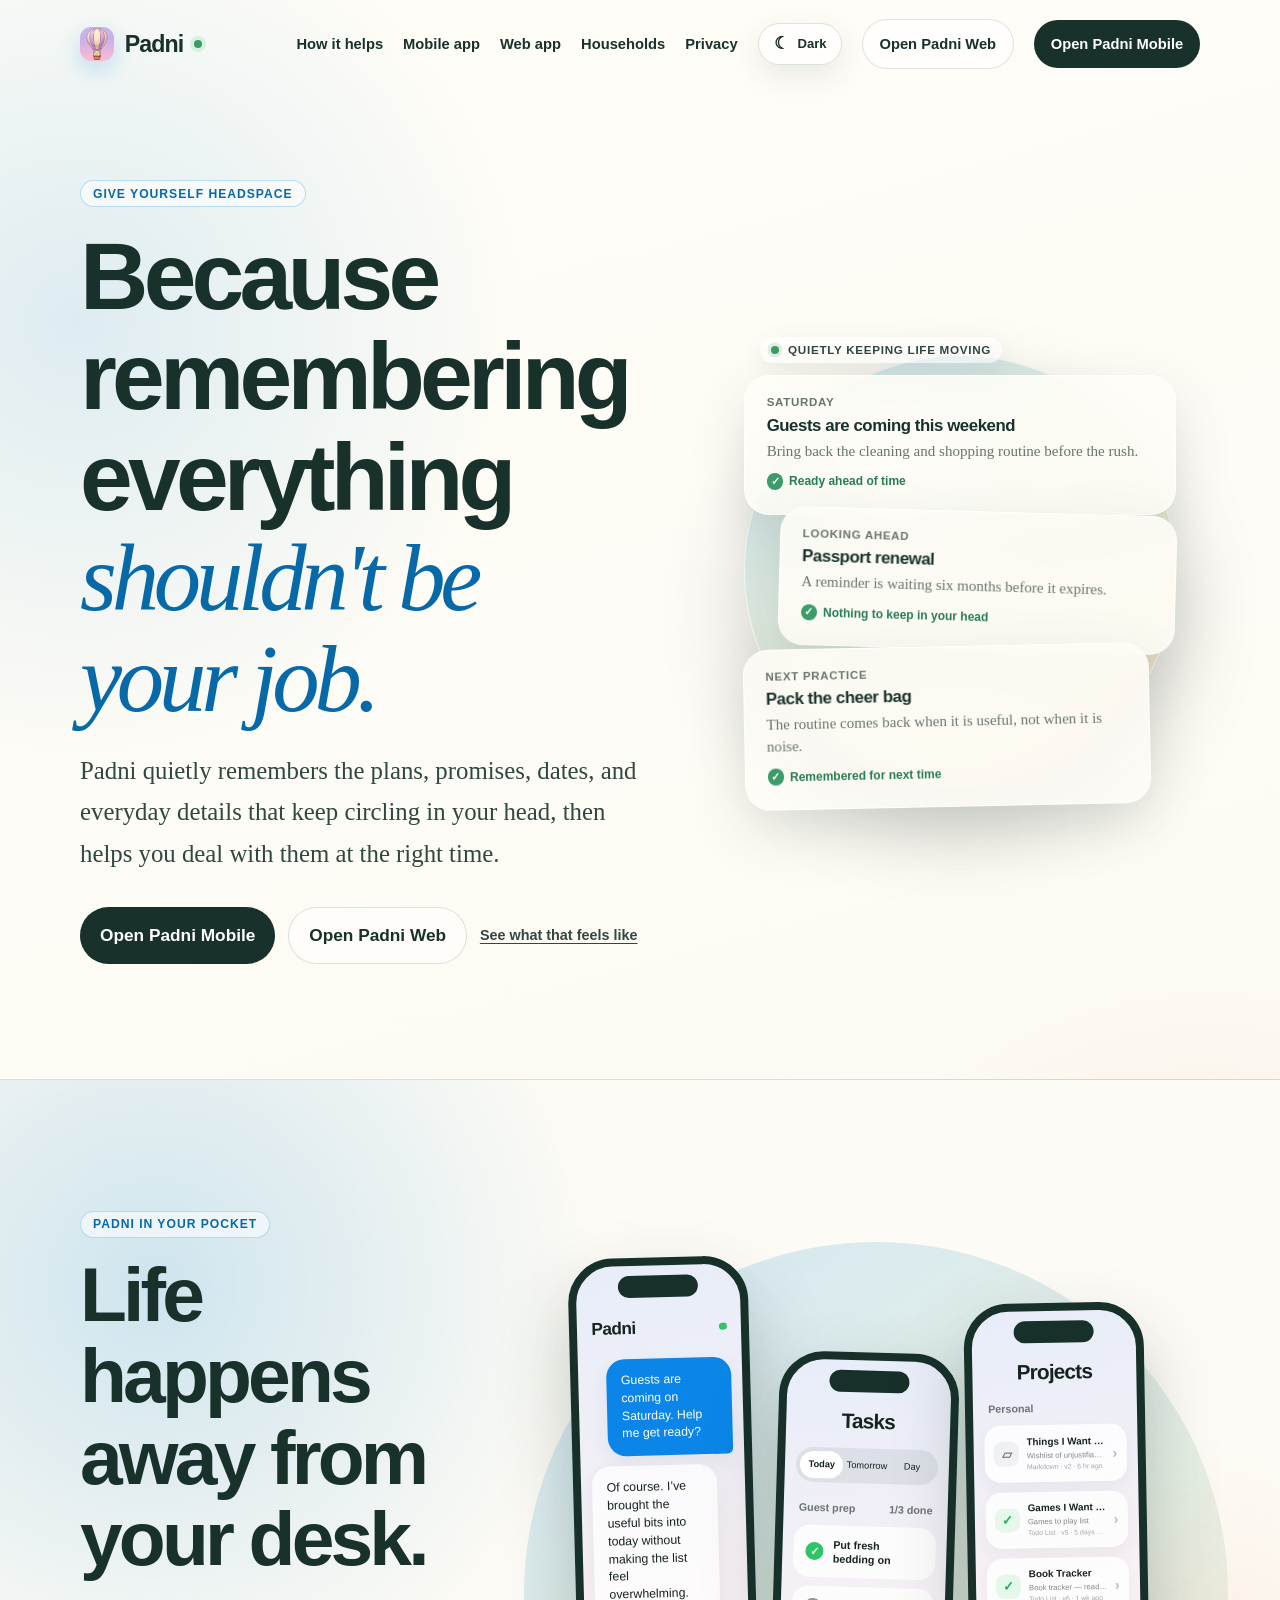
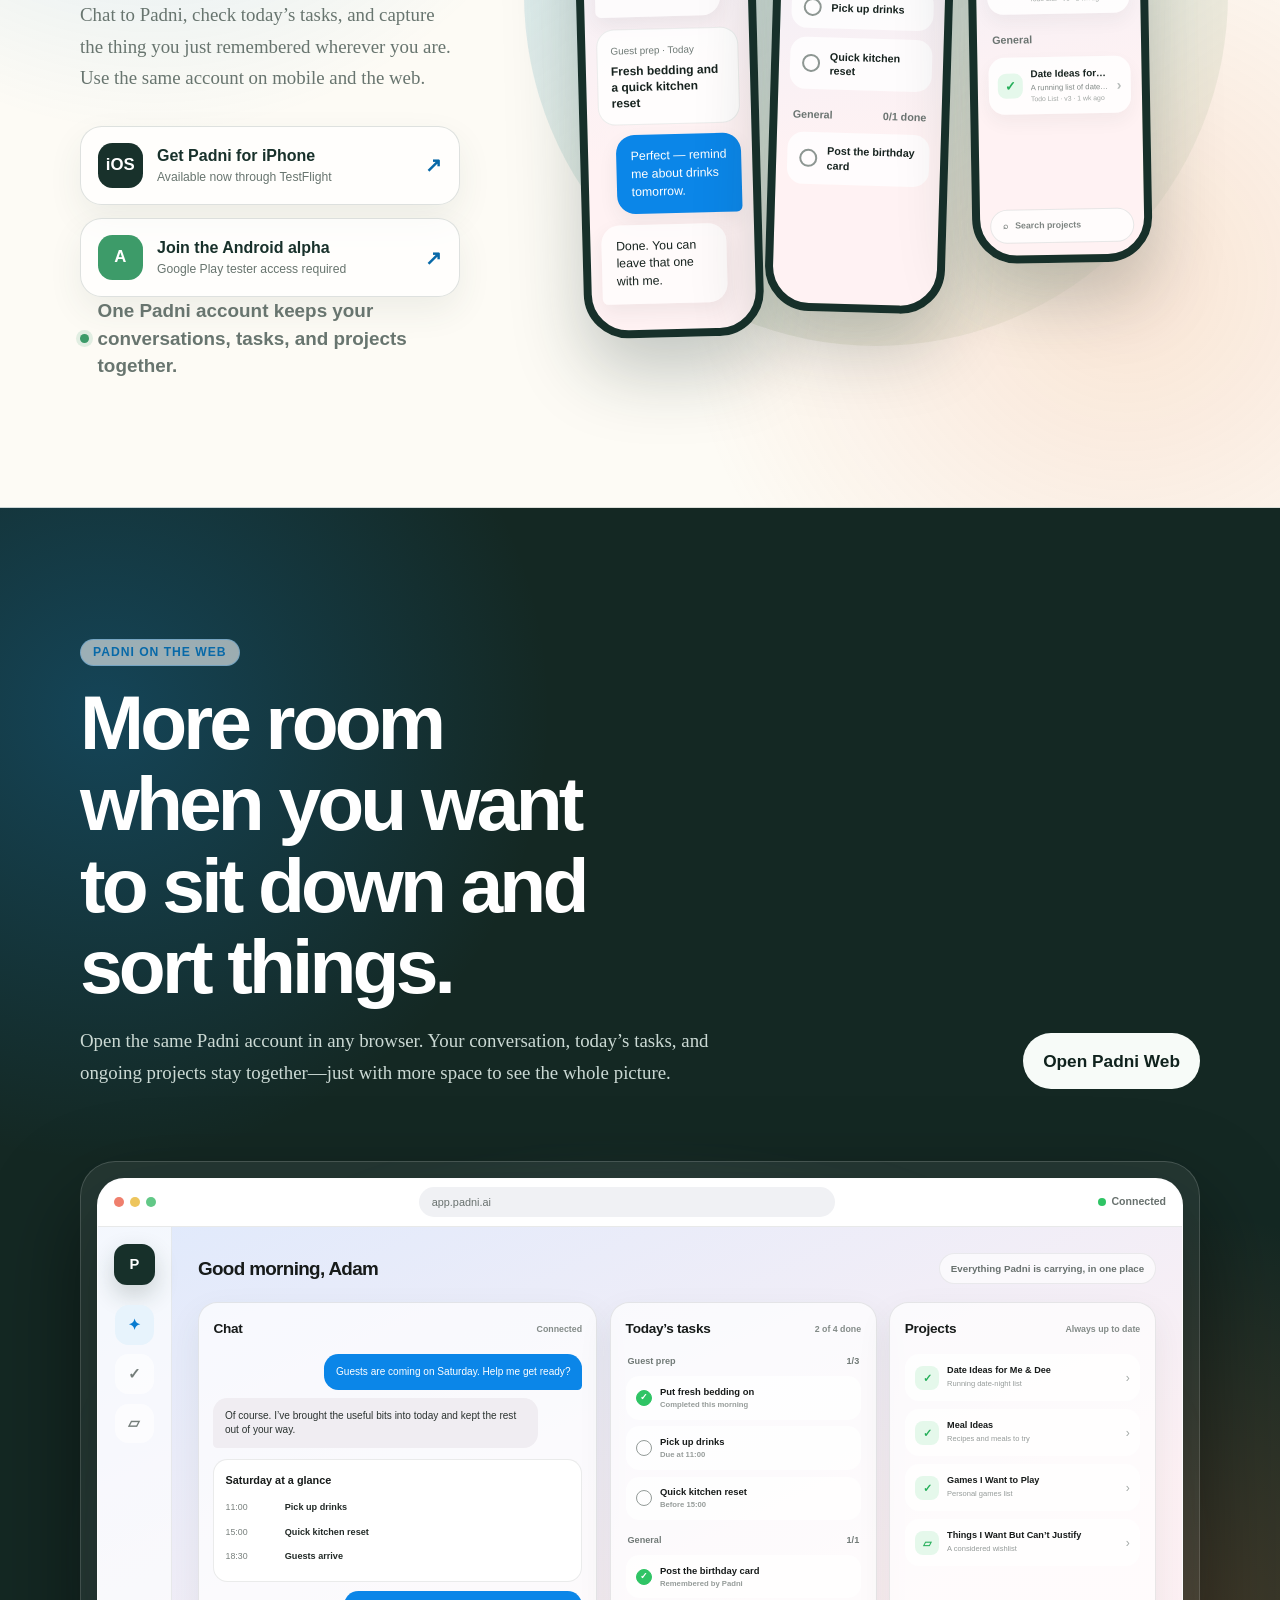
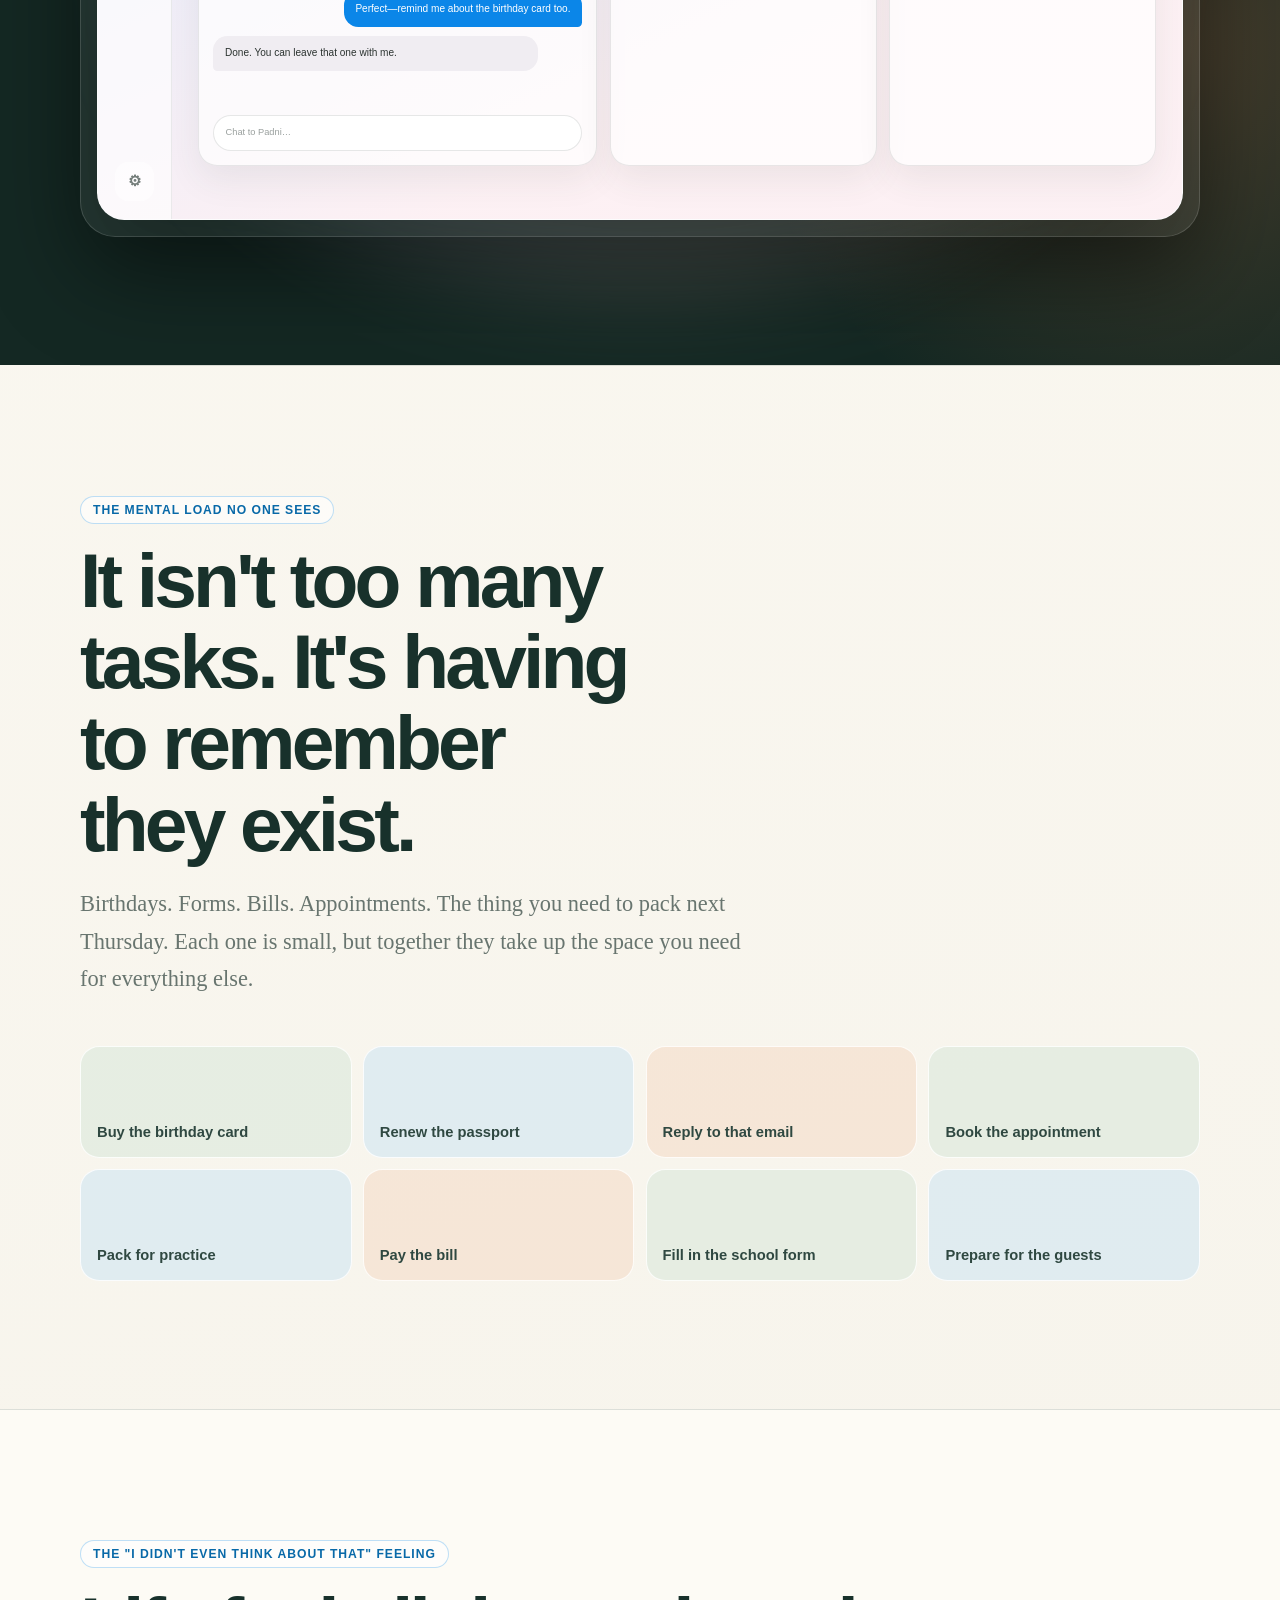
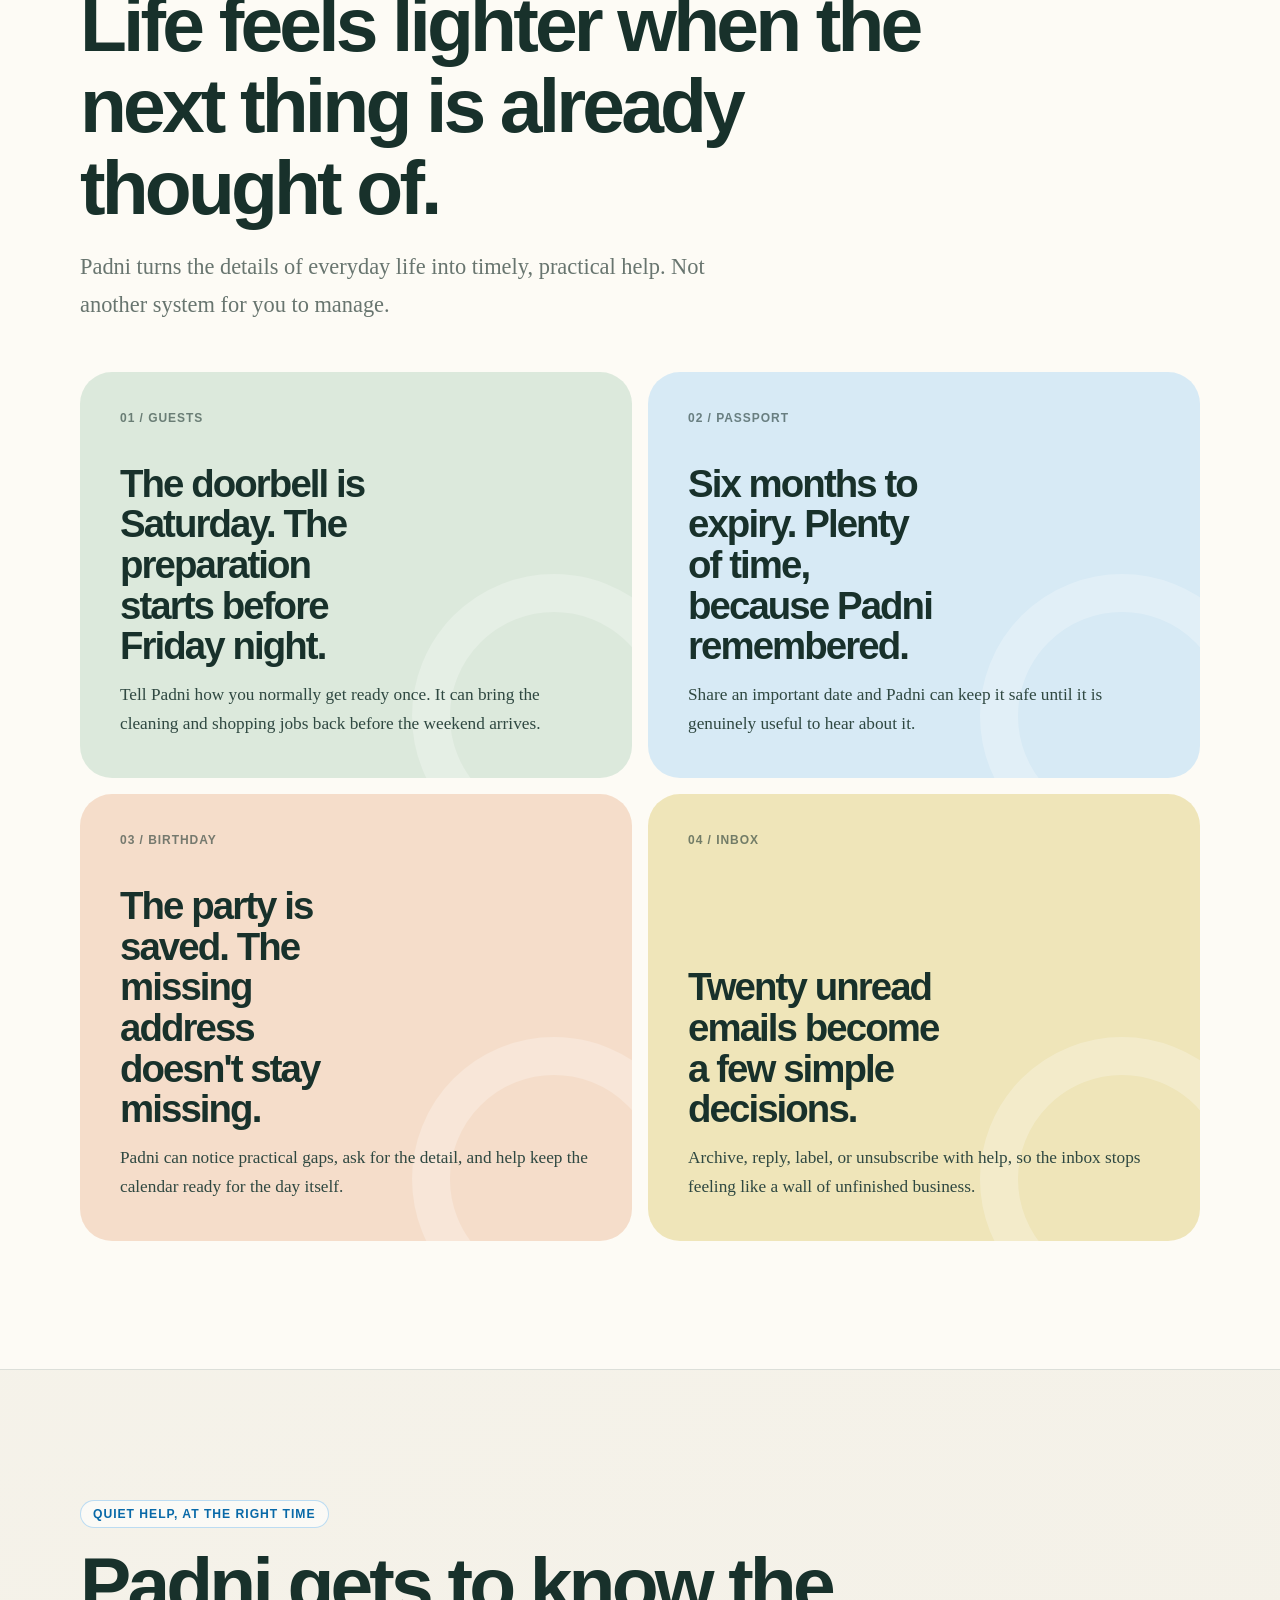
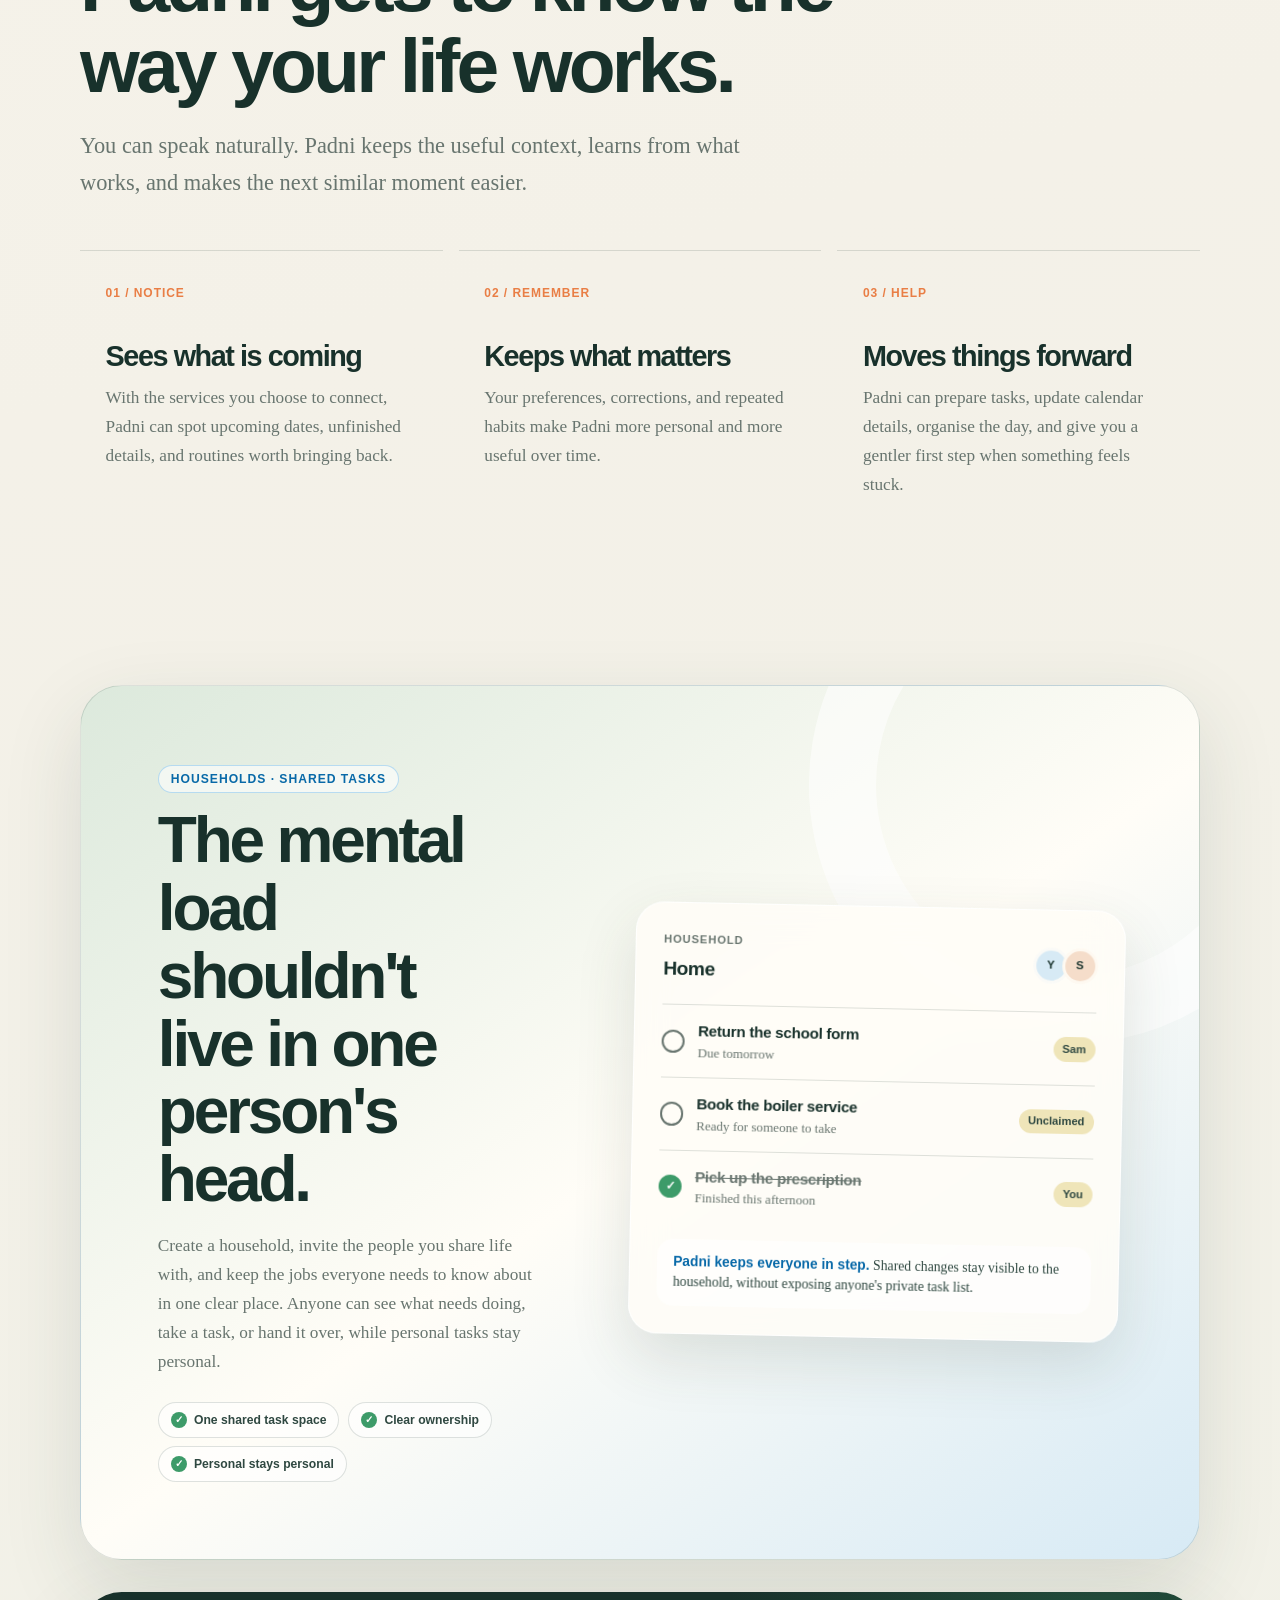
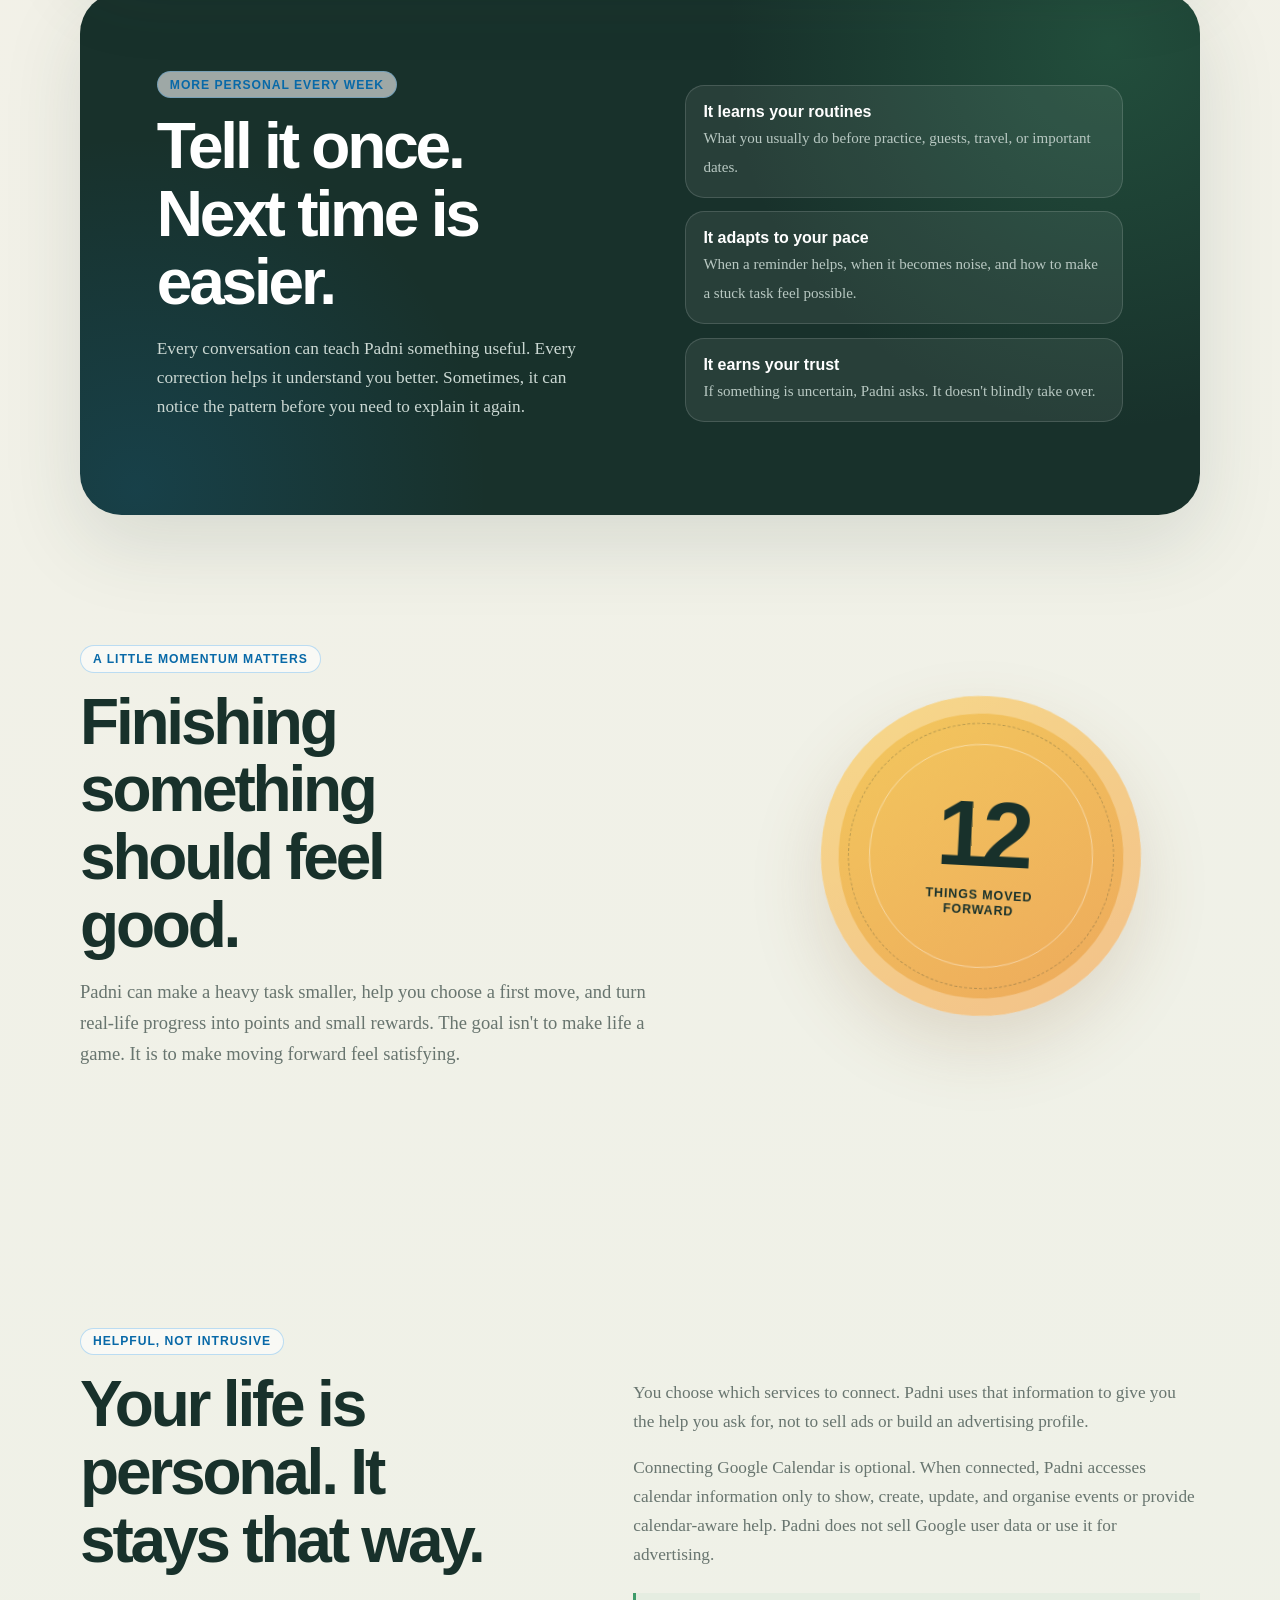
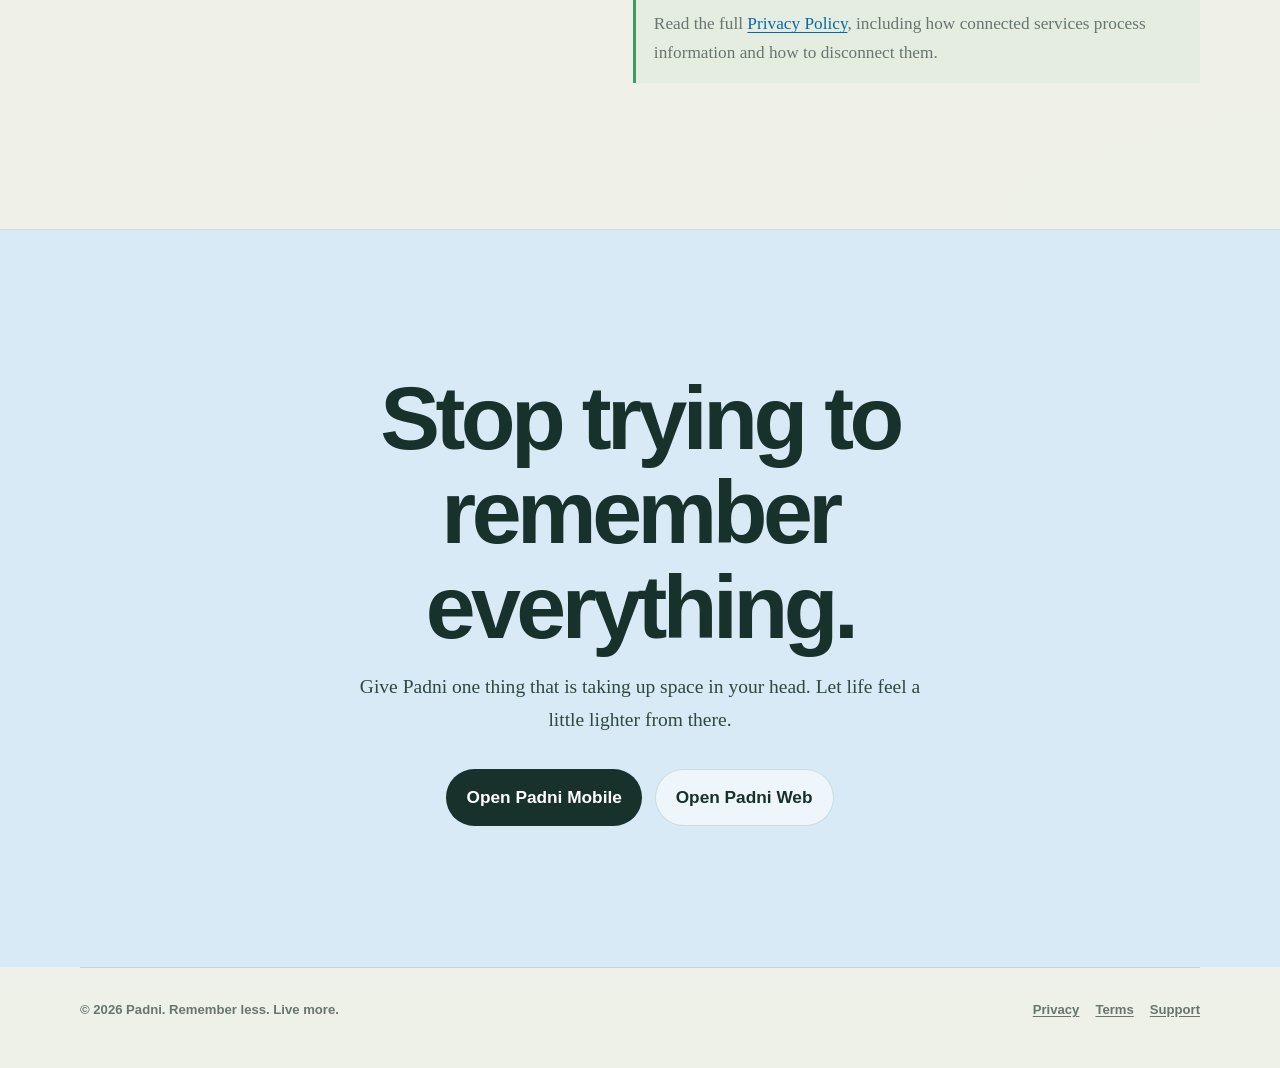
==== commit ed8615d0: "Add web app showcase to landing page" ====
--- a/index.html
+++ b/index.html
@@ -465,6 +465,289 @@
     .progress-token div { position: relative; z-index: 1; max-width: 10rem; text-align: center; font-family: var(--display); }
     .progress-token strong { display: block; font-size: clamp(3.6rem, 8vw, 5.8rem); letter-spacing: -.07em; line-height: .9; }
     .progress-token span { display: block; margin-top: .7rem; font-size: .78rem; font-weight: 800; line-height: 1.25; letter-spacing: .07em; text-transform: uppercase; }
+    .web-app-showcase {
+      width: 100vw;
+      margin-left: calc(50% - 50vw);
+      padding: clamp(5.5rem, 10vw, 9rem) max(1rem, calc((100vw - 1120px) / 2));
+      color: #f5faf7;
+      background:
+        radial-gradient(circle at 8% 14%, rgba(22, 135, 210, .3), transparent 28rem),
+        radial-gradient(circle at 92% 78%, rgba(233, 126, 69, .23), transparent 27rem),
+        #142823;
+      overflow: hidden;
+    }
+    .web-app-heading {
+      display: grid;
+      grid-template-columns: minmax(0, 1fr) auto;
+      gap: 2rem;
+      align-items: end;
+      margin-bottom: clamp(2.5rem, 6vw, 4.5rem);
+    }
+    .web-app-heading h2 {
+      max-width: 12ch;
+      margin: 1rem 0 1.1rem;
+      color: white;
+      font-size: clamp(3rem, 6vw, 5.7rem);
+    }
+    .web-app-heading p {
+      max-width: 43rem;
+      margin: 0;
+      color: #cbd9d4;
+      font-size: 1.18rem;
+    }
+    .web-app-heading .button {
+      flex: 0 0 auto;
+      color: #10231e;
+      background: #f7fbf8;
+    }
+    .web-preview-stage {
+      position: relative;
+      padding: clamp(.45rem, 1.4vw, 1rem);
+      border: 1px solid rgba(255,255,255,.16);
+      border-radius: clamp(1.35rem, 3vw, 2.2rem);
+      background: rgba(255,255,255,.07);
+      box-shadow: 0 40px 100px rgba(0,0,0,.32);
+    }
+    .web-preview-stage::before {
+      content: "";
+      position: absolute;
+      inset: 9% 6% -8%;
+      z-index: 0;
+      border-radius: 50%;
+      background: linear-gradient(135deg, rgba(146,205,238,.23), rgba(223,202,229,.18), rgba(242,189,158,.2));
+      filter: blur(48px);
+    }
+    .web-browser {
+      position: relative;
+      z-index: 1;
+      overflow: hidden;
+      border: 1px solid rgba(255,255,255,.6);
+      border-radius: clamp(1rem, 2.5vw, 1.7rem);
+      background: #f8f8fc;
+      box-shadow: 0 30px 80px rgba(0,0,0,.28);
+      font-family: var(--display);
+    }
+    .web-browser-bar {
+      height: 3rem;
+      display: grid;
+      grid-template-columns: auto minmax(8rem, 26rem) auto;
+      gap: 1rem;
+      align-items: center;
+      padding: 0 1rem;
+      color: #68716e;
+      border-bottom: 1px solid rgba(31,42,39,.1);
+      background: rgba(255,255,255,.94);
+    }
+    .web-browser-dots { display: flex; gap: .38rem; }
+    .web-browser-dots i { width: .62rem; height: .62rem; border-radius: 50%; background: #ef7f6d; }
+    .web-browser-dots i:nth-child(2) { background: #edc55d; }
+    .web-browser-dots i:nth-child(3) { background: #62c887; }
+    .web-address {
+      overflow: hidden;
+      padding: .38rem .8rem;
+      border-radius: 999px;
+      background: #f0f1f4;
+      font-size: .68rem;
+      text-overflow: ellipsis;
+      white-space: nowrap;
+    }
+    .web-connected {
+      display: inline-flex;
+      align-items: center;
+      justify-self: end;
+      gap: .35rem;
+      font-size: .66rem;
+      font-weight: 750;
+    }
+    .web-connected::before { content: ""; width: .5rem; height: .5rem; border-radius: 50%; background: #2fc465; }
+    .web-shell {
+      display: grid;
+      grid-template-columns: 4.6rem minmax(0, 1fr);
+      min-height: 37rem;
+      color: #171b1a;
+      background:
+        linear-gradient(155deg, rgba(218,230,252,.8), rgba(255,238,241,.72) 68%),
+        #f7f7fb;
+    }
+    .web-sidebar {
+      display: flex;
+      flex-direction: column;
+      align-items: center;
+      gap: .62rem;
+      padding: 1.1rem .65rem;
+      border-right: 1px solid rgba(31,42,39,.08);
+      background: rgba(255,255,255,.66);
+    }
+    .web-logo {
+      display: grid;
+      width: 2.55rem;
+      height: 2.55rem;
+      margin-bottom: .65rem;
+      place-items: center;
+      border-radius: .82rem;
+      color: white;
+      background: #17302a;
+      font-size: .92rem;
+      font-weight: 850;
+      box-shadow: 0 10px 25px rgba(23,48,42,.2);
+    }
+    .web-nav-icon {
+      display: grid;
+      width: 2.45rem;
+      height: 2.45rem;
+      place-items: center;
+      border-radius: .85rem;
+      color: #747d7a;
+      background: rgba(255,255,255,.64);
+      font-size: .92rem;
+      font-weight: 800;
+    }
+    .web-nav-icon.active { color: #087bd0; background: #e7f3fc; }
+    .web-nav-icon.settings { margin-top: auto; }
+    .web-workspace { min-width: 0; padding: clamp(1rem, 2.4vw, 1.65rem); }
+    .web-workspace-header {
+      display: flex;
+      align-items: center;
+      justify-content: space-between;
+      gap: 1rem;
+      margin-bottom: 1.1rem;
+    }
+    .web-workspace-header strong { font-size: 1.18rem; letter-spacing: -.035em; }
+    .web-workspace-header span {
+      padding: .4rem .65rem;
+      border: 1px solid rgba(31,42,39,.08);
+      border-radius: 999px;
+      color: #68716e;
+      background: rgba(255,255,255,.66);
+      font-size: .61rem;
+      font-weight: 700;
+    }
+    .web-panels {
+      display: grid;
+      grid-template-columns: minmax(17rem, 1.2fr) repeat(2, minmax(12rem, .8fr));
+      gap: .8rem;
+      align-items: stretch;
+    }
+    .web-panel {
+      min-width: 0;
+      min-height: 29rem;
+      padding: .9rem;
+      border: 1px solid rgba(31,42,39,.1);
+      border-radius: 1.2rem;
+      background: rgba(255,255,255,.7);
+      box-shadow: 0 14px 34px rgba(49,77,66,.08);
+    }
+    .web-panel-head {
+      display: flex;
+      align-items: center;
+      justify-content: space-between;
+      gap: .7rem;
+      margin-bottom: .85rem;
+    }
+    .web-panel-head strong { font-size: .85rem; letter-spacing: -.02em; }
+    .web-panel-head small { color: #838b88; font-size: .55rem; font-weight: 700; }
+    .web-chat {
+      display: flex;
+      flex-direction: column;
+    }
+    .web-bubble {
+      max-width: 88%;
+      margin-bottom: .55rem;
+      padding: .65rem .72rem;
+      border-radius: .9rem .9rem .9rem .28rem;
+      color: #2b3330;
+      background: #f0edf2;
+      font-size: .63rem;
+      line-height: 1.45;
+    }
+    .web-bubble.user {
+      align-self: flex-end;
+      color: white;
+      border-radius: .9rem .9rem .28rem .9rem;
+      background: #0b86e8;
+    }
+    .web-calendar-card {
+      margin: .1rem 0 .6rem;
+      padding: .7rem;
+      border: 1px solid rgba(31,42,39,.09);
+      border-radius: .9rem;
+      background: rgba(255,255,255,.9);
+    }
+    .web-calendar-card > strong { display: block; margin-bottom: .35rem; font-size: .68rem; }
+    .web-event {
+      display: grid;
+      grid-template-columns: 3.2rem minmax(0,1fr);
+      gap: .5rem;
+      padding: .3rem 0;
+      color: #777f7c;
+      font-size: .55rem;
+    }
+    .web-event strong { color: #222a27; font-size: .57rem; }
+    .web-composer {
+      margin-top: auto;
+      padding: .58rem .7rem;
+      border: 1px solid rgba(31,42,39,.11);
+      border-radius: 999px;
+      color: #9aa09e;
+      background: rgba(255,255,255,.84);
+      font-size: .58rem;
+    }
+    .web-list-group {
+      display: flex;
+      justify-content: space-between;
+      margin: .8rem .12rem .4rem;
+      color: #717a77;
+      font-size: .57rem;
+      font-weight: 780;
+    }
+    .web-list-item {
+      display: grid;
+      grid-template-columns: 1.05rem minmax(0,1fr);
+      gap: .48rem;
+      align-items: center;
+      margin-bottom: .42rem;
+      padding: .62rem;
+      border-radius: .85rem;
+      background: rgba(255,255,255,.84);
+      font-size: .59rem;
+      font-weight: 750;
+      line-height: 1.28;
+    }
+    .web-list-item small { display: block; margin-top: .12rem; color: #969c9a; font-size: .48rem; font-weight: 650; }
+    .web-check { width: 1rem; height: 1rem; border: 1.5px solid #939b98; border-radius: 50%; }
+    .web-check.done { display: grid; place-items: center; color: white; border-color: #2fc465; background: #2fc465; font-size: .58rem; }
+    .web-project-row {
+      display: grid;
+      grid-template-columns: 1.5rem minmax(0,1fr) auto;
+      gap: .5rem;
+      align-items: center;
+      margin-bottom: .5rem;
+      padding: .65rem;
+      border-radius: .9rem;
+      background: rgba(255,255,255,.84);
+    }
+    .web-project-symbol {
+      display: grid;
+      width: 1.5rem;
+      height: 1.5rem;
+      place-items: center;
+      border-radius: .5rem;
+      color: #24ae59;
+      background: #e5f8eb;
+      font-size: .67rem;
+      font-weight: 850;
+    }
+    .web-project-row strong,
+    .web-project-row small { display: block; }
+    .web-project-row strong {
+      overflow: hidden;
+      font-size: .57rem;
+      line-height: 1.28;
+      text-overflow: ellipsis;
+      white-space: nowrap;
+    }
+    .web-project-row small { margin-top: .12rem; color: #969c9a; font-size: .47rem; }
+    .web-project-row > span:last-child { color: #a1a7a5; font-size: .75rem; }
     .mobile-app {
       width: 100vw;
       margin-left: calc(50% - 50vw);
@@ -780,6 +1063,9 @@
     footer a { color: inherit; }
     @media (max-width: 1050px) {
       .mobile-app-layout { grid-template-columns: 1fr; }
+      .web-panels { grid-template-columns: minmax(17rem, 1.2fr) minmax(12rem, .8fr); }
+      .web-panel.projects { grid-column: 1 / -1; min-height: auto; }
+      .web-panel.projects .web-projects-grid { display: grid; grid-template-columns: repeat(3, 1fr); gap: .5rem; }
     }
     @media (max-width: 760px) {
       body > header { align-items: flex-start; padding-top: 1.1rem; }
@@ -807,6 +1093,20 @@
       .phone:nth-child(1) { transform: rotate(-1.2deg); }
       .phone:nth-child(2) { transform: translateY(1.5rem) rotate(1.5deg); }
       .phone:nth-child(3) { grid-column: 1 / -1; width: 12rem; justify-self: center; transform: translateY(1rem) rotate(-1deg); }
+      .web-app-heading { grid-template-columns: 1fr; }
+      .web-app-heading .button { justify-self: start; }
+      .web-browser-bar { grid-template-columns: auto minmax(0,1fr); gap: .65rem; }
+      .web-connected { display: none; }
+      .web-shell { grid-template-columns: 3.25rem minmax(0,1fr); }
+      .web-sidebar { padding-inline: .4rem; }
+      .web-logo, .web-nav-icon { width: 2.15rem; height: 2.15rem; }
+      .web-workspace { padding: .75rem; }
+      .web-panels { grid-template-columns: 1fr 1fr; }
+      .web-panel { min-height: 20rem; padding: .7rem; }
+      .web-panel.chat { grid-column: 1 / -1; min-height: 23rem; }
+      .web-panel.projects { grid-column: auto; min-height: 20rem; }
+      .web-panel.projects .web-projects-grid { display: block; }
+      .web-bubble { font-size: .58rem; }
       footer { flex-direction: column; }
     }
     @media (max-width: 470px) {
@@ -816,6 +1116,25 @@
       .phone:nth-child(3) { width: 10.5rem; }
       .mini-message { font-size: .65rem; }
       .mini-task { padding: .55rem; font-size: .58rem; }
+      .web-app-showcase { padding-inline: .65rem; }
+      .web-preview-stage { padding: .3rem; }
+      .web-browser-bar { height: 2.55rem; padding-inline: .65rem; }
+      .web-browser-dots i { width: .48rem; height: .48rem; }
+      .web-address { font-size: .58rem; }
+      .web-shell { grid-template-columns: 2.8rem minmax(0,1fr); }
+      .web-sidebar { gap: .45rem; }
+      .web-logo, .web-nav-icon { width: 1.85rem; height: 1.85rem; border-radius: .62rem; font-size: .7rem; }
+      .web-workspace-header { align-items: flex-start; }
+      .web-workspace-header strong { font-size: .9rem; }
+      .web-workspace-header span { display: none; }
+      .web-panels { grid-template-columns: 1fr; }
+      .web-panel { min-height: 17rem; }
+      .web-panel.chat { min-height: 22rem; }
+      .web-panel.tasks,
+      .web-panel.projects { min-height: auto; }
+      .web-panel-head strong { font-size: .7rem; }
+      .web-panel-head small { display: none; }
+      .web-list-item, .web-project-row { padding: .48rem; font-size: .52rem; }
     }
     @media (prefers-reduced-motion: reduce) {
       html { scroll-behavior: auto; }
@@ -833,6 +1152,7 @@
       <nav aria-label="Main navigation">
         <a href="./#how-it-helps">How it helps</a>
         <a href="./#mobile-app">Mobile app</a>
+        <a href="./#web-app">Web app</a>
         <a href="./#households">Households</a>
         <a href="./privacy">Privacy</a>
         <button class="theme-toggle" type="button" data-theme-toggle>
@@ -971,6 +1291,115 @@
       </div>
     </section>
 
+    <section class="web-app-showcase" id="web-app" aria-labelledby="web-app-title">
+      <div class="web-app-heading">
+        <div>
+          <span class="eyebrow">Padni on the web</span>
+          <h2 id="web-app-title">More room when you want to sit down and sort things.</h2>
+          <p>Open the same Padni account in any browser. Your conversation, today’s tasks, and ongoing projects stay together—just with more space to see the whole picture.</p>
+        </div>
+        <a class="button" href="https://app.padni.ai">Open Padni Web</a>
+      </div>
+
+      <div class="web-preview-stage">
+        <div class="web-browser" aria-label="Preview of the Padni web app showing chat, tasks, and projects">
+          <div class="web-browser-bar" aria-hidden="true">
+            <span class="web-browser-dots"><i></i><i></i><i></i></span>
+            <span class="web-address">app.padni.ai</span>
+            <span class="web-connected">Connected</span>
+          </div>
+          <div class="web-shell">
+            <aside class="web-sidebar" aria-label="Web app navigation">
+              <span class="web-logo">P</span>
+              <span class="web-nav-icon active" aria-label="Chat">✦</span>
+              <span class="web-nav-icon" aria-label="Tasks">✓</span>
+              <span class="web-nav-icon" aria-label="Projects">▱</span>
+              <span class="web-nav-icon settings" aria-label="Settings">⚙</span>
+            </aside>
+            <div class="web-workspace">
+              <div class="web-workspace-header">
+                <strong>Good morning, Adam</strong>
+                <span>Everything Padni is carrying, in one place</span>
+              </div>
+              <div class="web-panels">
+                <article class="web-panel web-chat chat">
+                  <div class="web-panel-head">
+                    <strong>Chat</strong>
+                    <small>Connected</small>
+                  </div>
+                  <div class="web-bubble user">Guests are coming on Saturday. Help me get ready?</div>
+                  <div class="web-bubble">Of course. I’ve brought the useful bits into today and kept the rest out of your way.</div>
+                  <div class="web-calendar-card">
+                    <strong>Saturday at a glance</strong>
+                    <div class="web-event"><span>11:00</span><strong>Pick up drinks</strong></div>
+                    <div class="web-event"><span>15:00</span><strong>Quick kitchen reset</strong></div>
+                    <div class="web-event"><span>18:30</span><strong>Guests arrive</strong></div>
+                  </div>
+                  <div class="web-bubble user">Perfect—remind me about the birthday card too.</div>
+                  <div class="web-bubble">Done. You can leave that one with me.</div>
+                  <div class="web-composer">Chat to Padni…</div>
+                </article>
+
+                <article class="web-panel tasks">
+                  <div class="web-panel-head">
+                    <strong>Today’s tasks</strong>
+                    <small>2 of 4 done</small>
+                  </div>
+                  <div class="web-list-group"><span>Guest prep</span><span>1/3</span></div>
+                  <div class="web-list-item">
+                    <span class="web-check done">✓</span>
+                    <span>Put fresh bedding on<small>Completed this morning</small></span>
+                  </div>
+                  <div class="web-list-item">
+                    <span class="web-check"></span>
+                    <span>Pick up drinks<small>Due at 11:00</small></span>
+                  </div>
+                  <div class="web-list-item">
+                    <span class="web-check"></span>
+                    <span>Quick kitchen reset<small>Before 15:00</small></span>
+                  </div>
+                  <div class="web-list-group"><span>General</span><span>1/1</span></div>
+                  <div class="web-list-item">
+                    <span class="web-check done">✓</span>
+                    <span>Post the birthday card<small>Remembered by Padni</small></span>
+                  </div>
+                </article>
+
+                <article class="web-panel projects">
+                  <div class="web-panel-head">
+                    <strong>Projects</strong>
+                    <small>Always up to date</small>
+                  </div>
+                  <div class="web-projects-grid">
+                    <div class="web-project-row">
+                      <span class="web-project-symbol">✓</span>
+                      <span><strong>Date Ideas for Me &amp; Dee</strong><small>Running date-night list</small></span>
+                      <span>›</span>
+                    </div>
+                    <div class="web-project-row">
+                      <span class="web-project-symbol">✓</span>
+                      <span><strong>Meal Ideas</strong><small>Recipes and meals to try</small></span>
+                      <span>›</span>
+                    </div>
+                    <div class="web-project-row">
+                      <span class="web-project-symbol">✓</span>
+                      <span><strong>Games I Want to Play</strong><small>Personal games list</small></span>
+                      <span>›</span>
+                    </div>
+                    <div class="web-project-row">
+                      <span class="web-project-symbol">▱</span>
+                      <span><strong>Things I Want But Can’t Justify</strong><small>A considered wishlist</small></span>
+                      <span>›</span>
+                    </div>
+                  </div>
+                </article>
+              </div>
+            </div>
+          </div>
+        </div>
+      </div>
+    </section>
+
     <section class="section problem" aria-labelledby="problem-title">
       <div class="section-heading">
         <span class="eyebrow">The mental load no one sees</span>
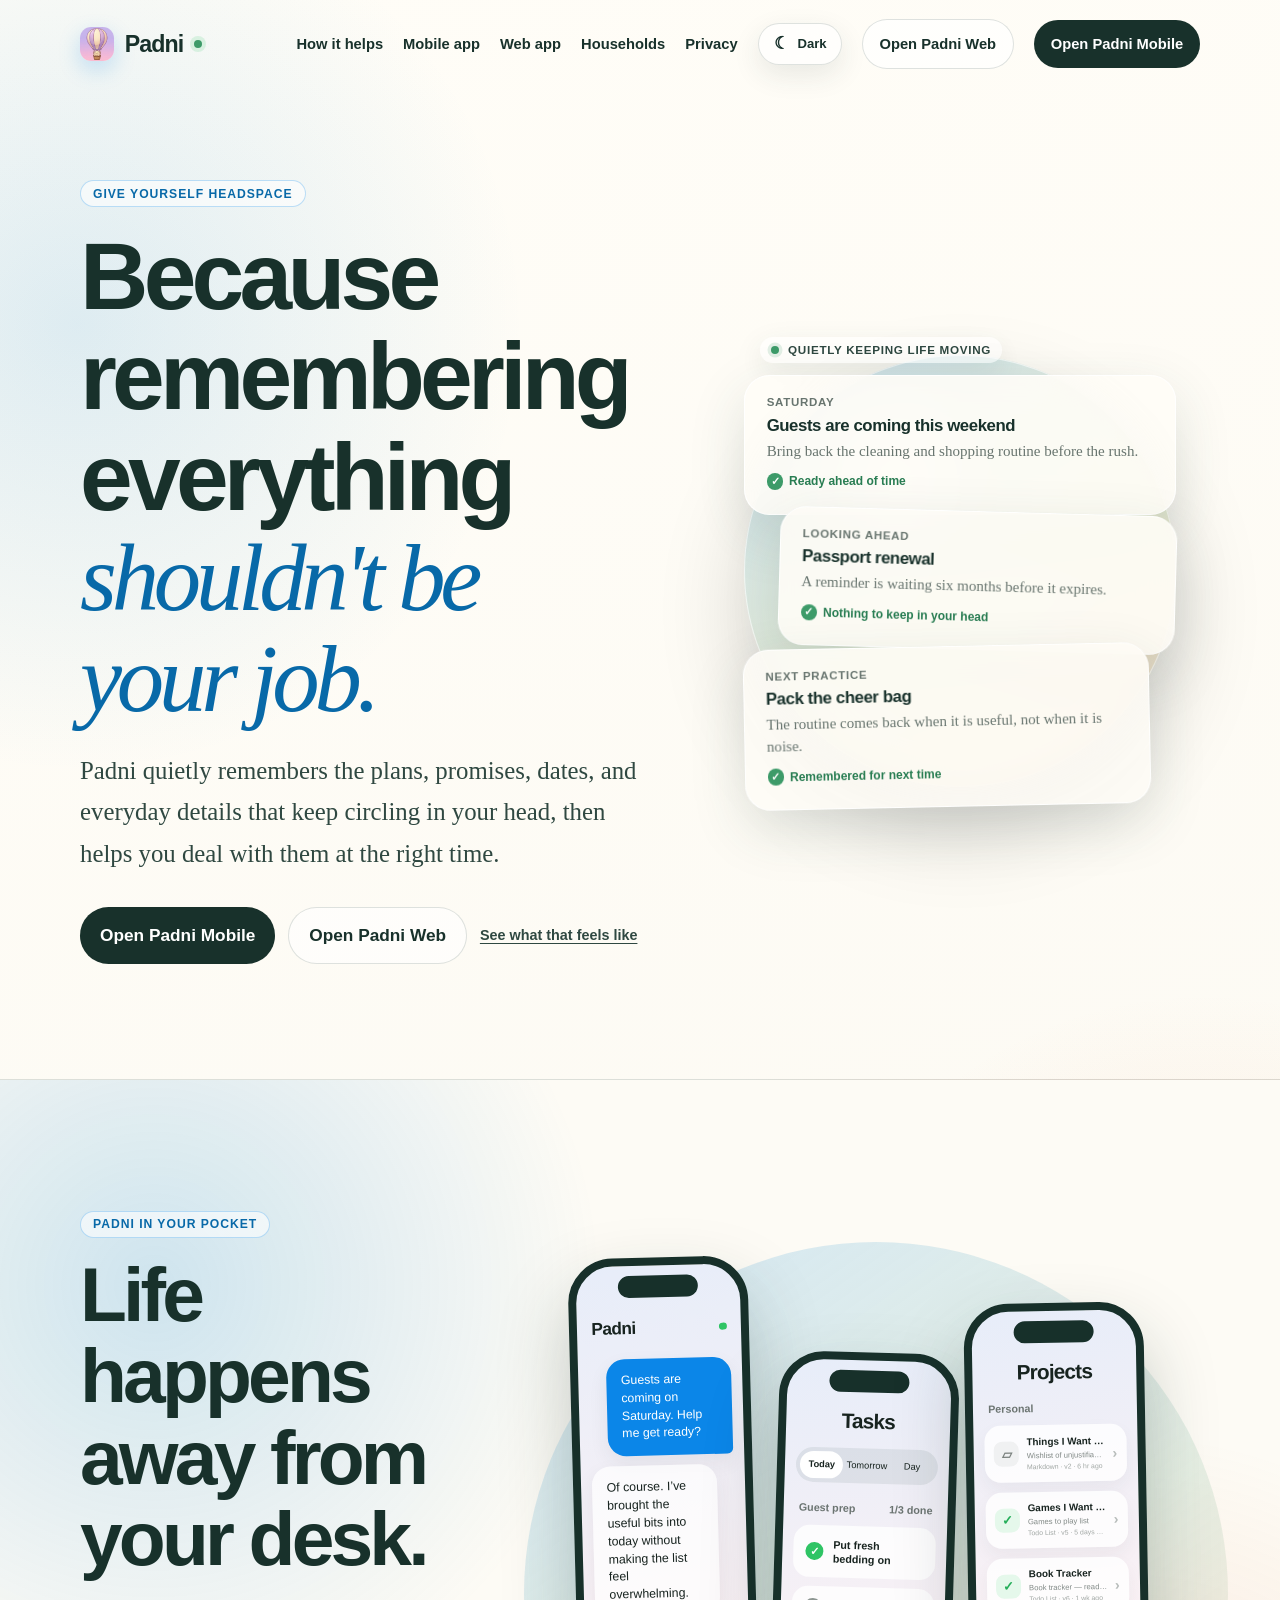
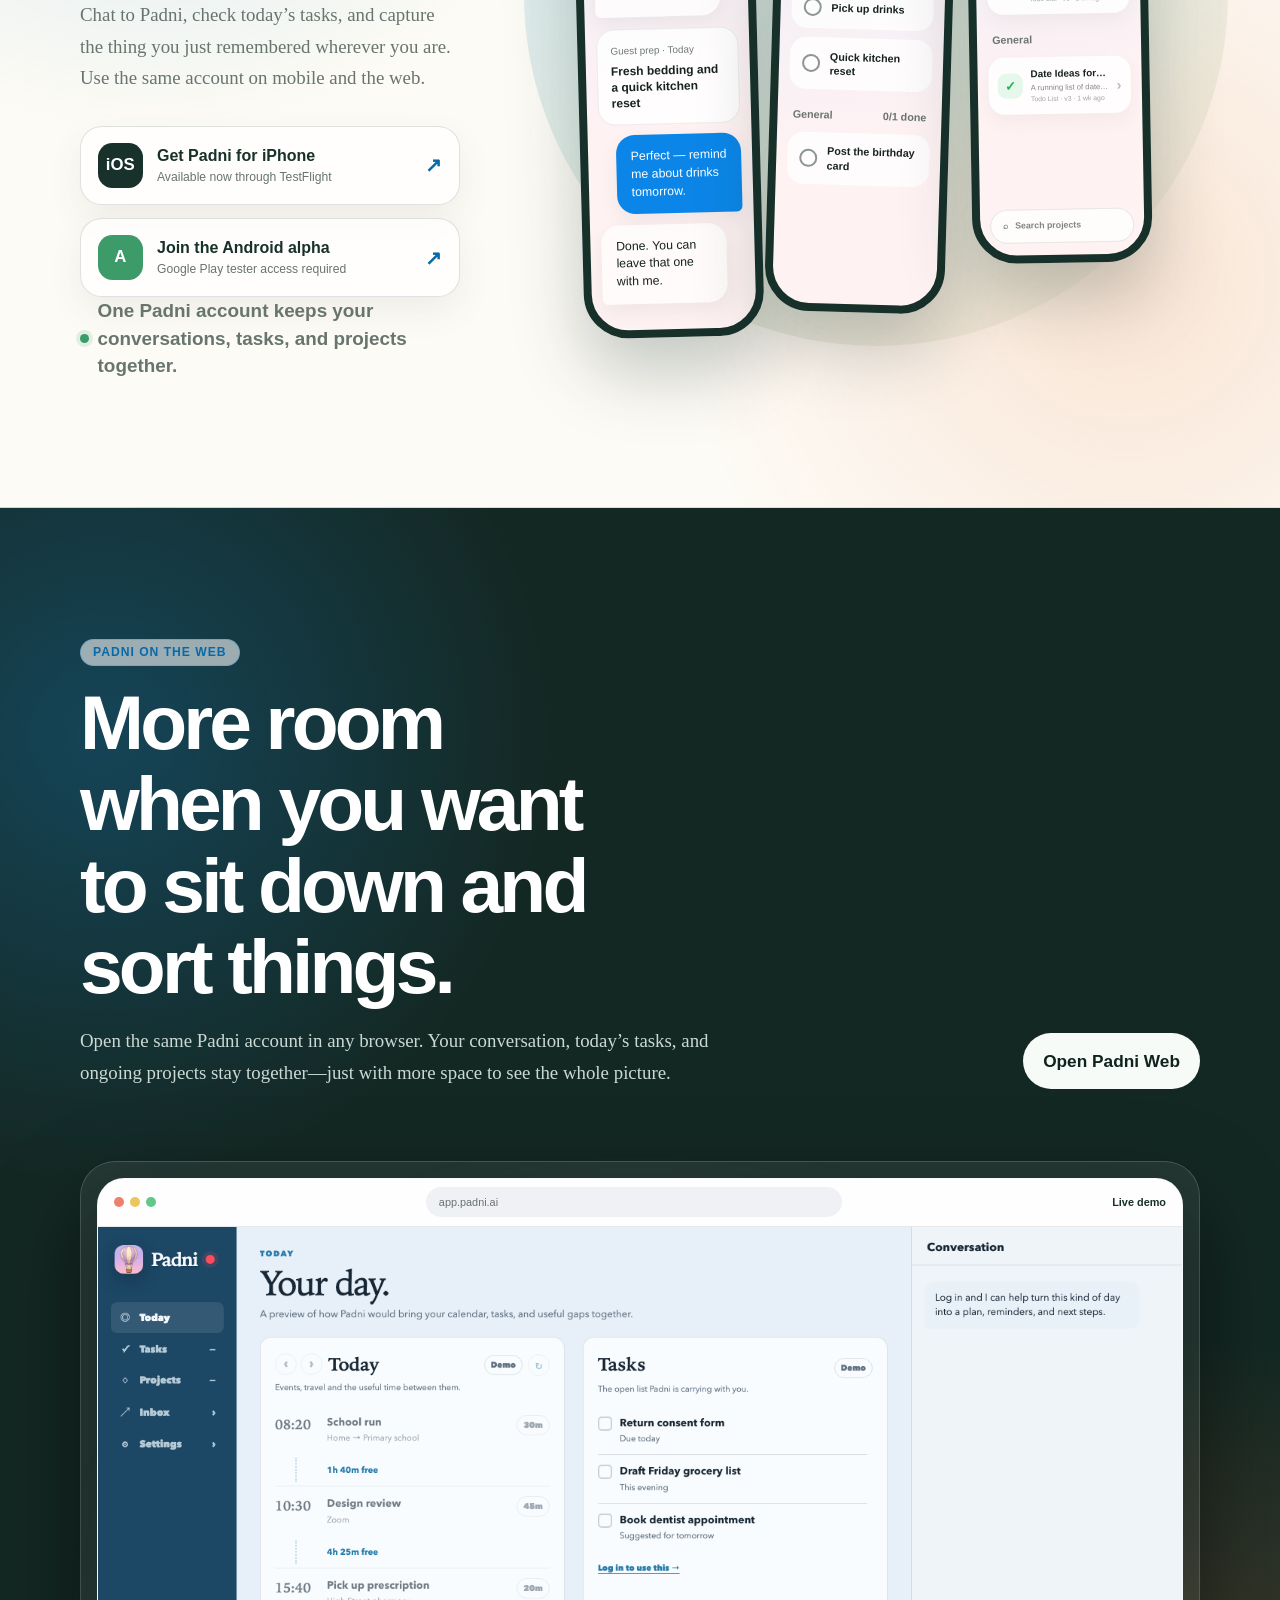
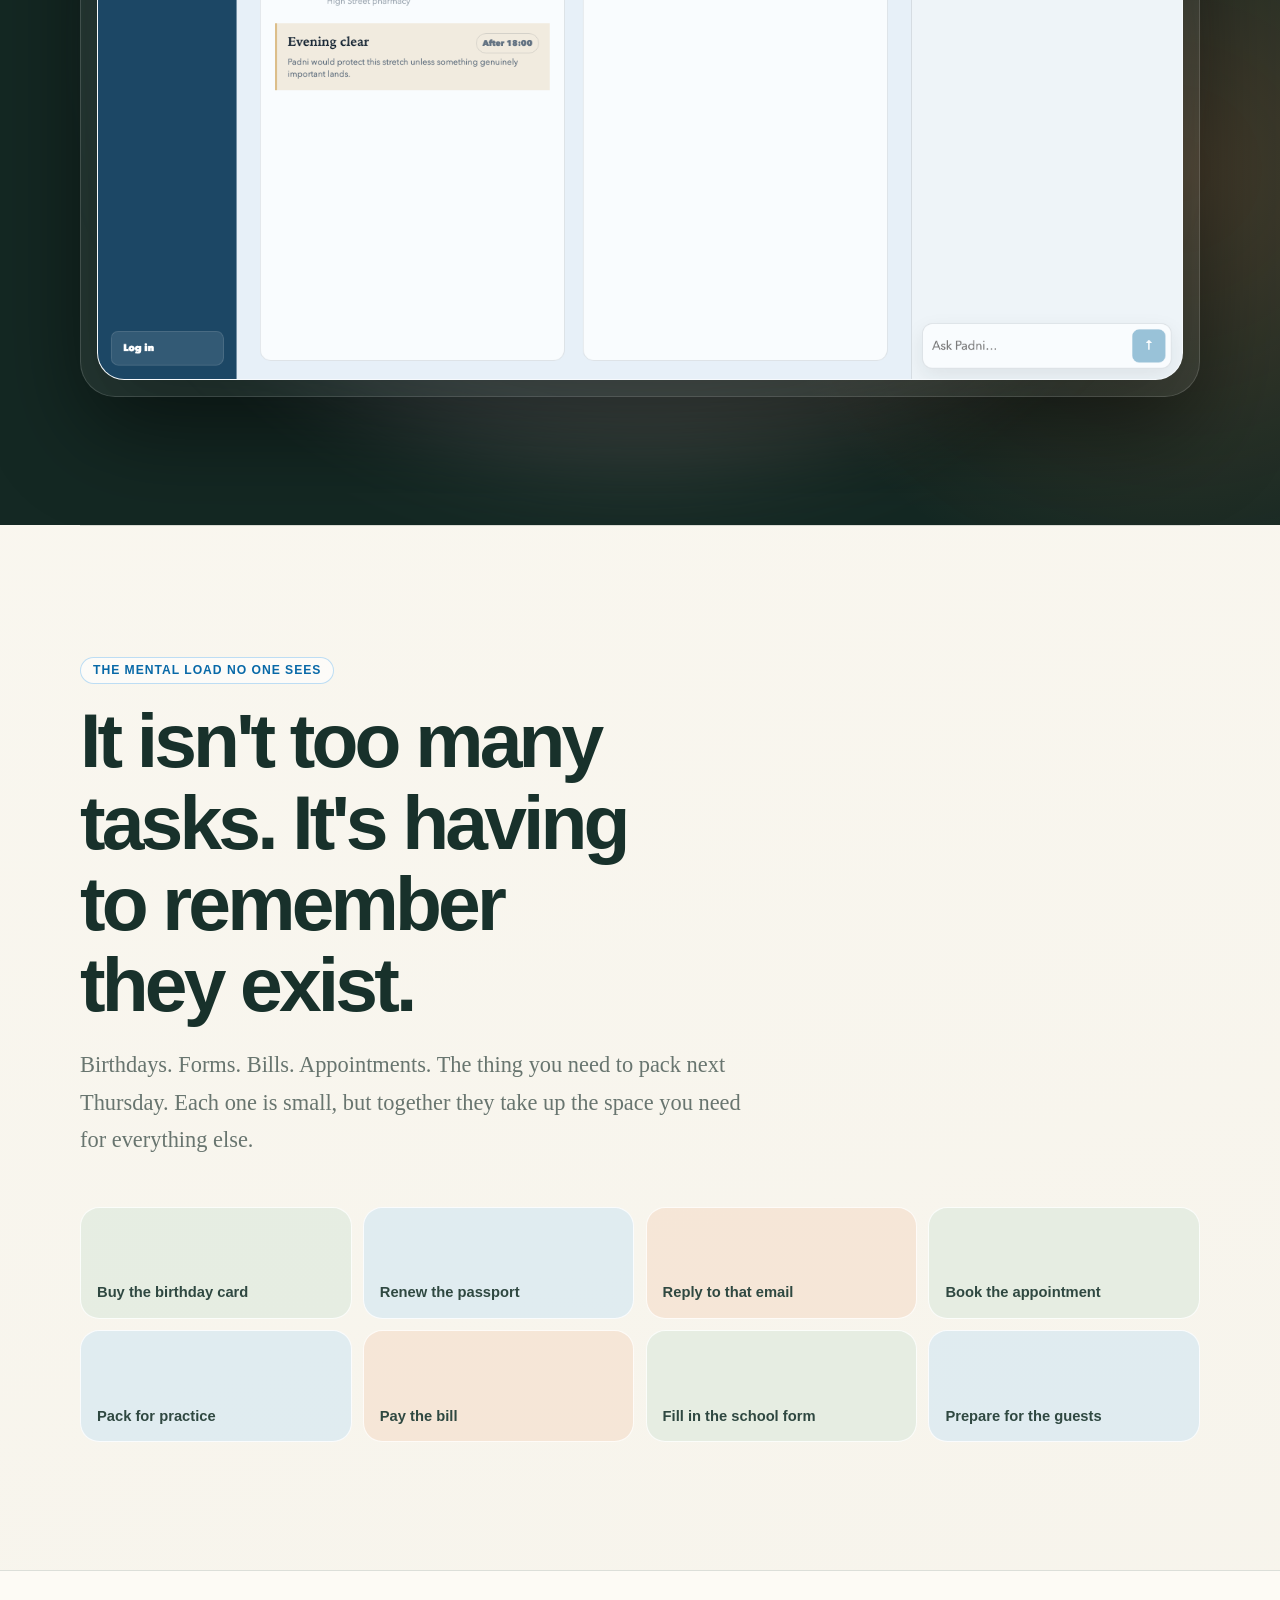
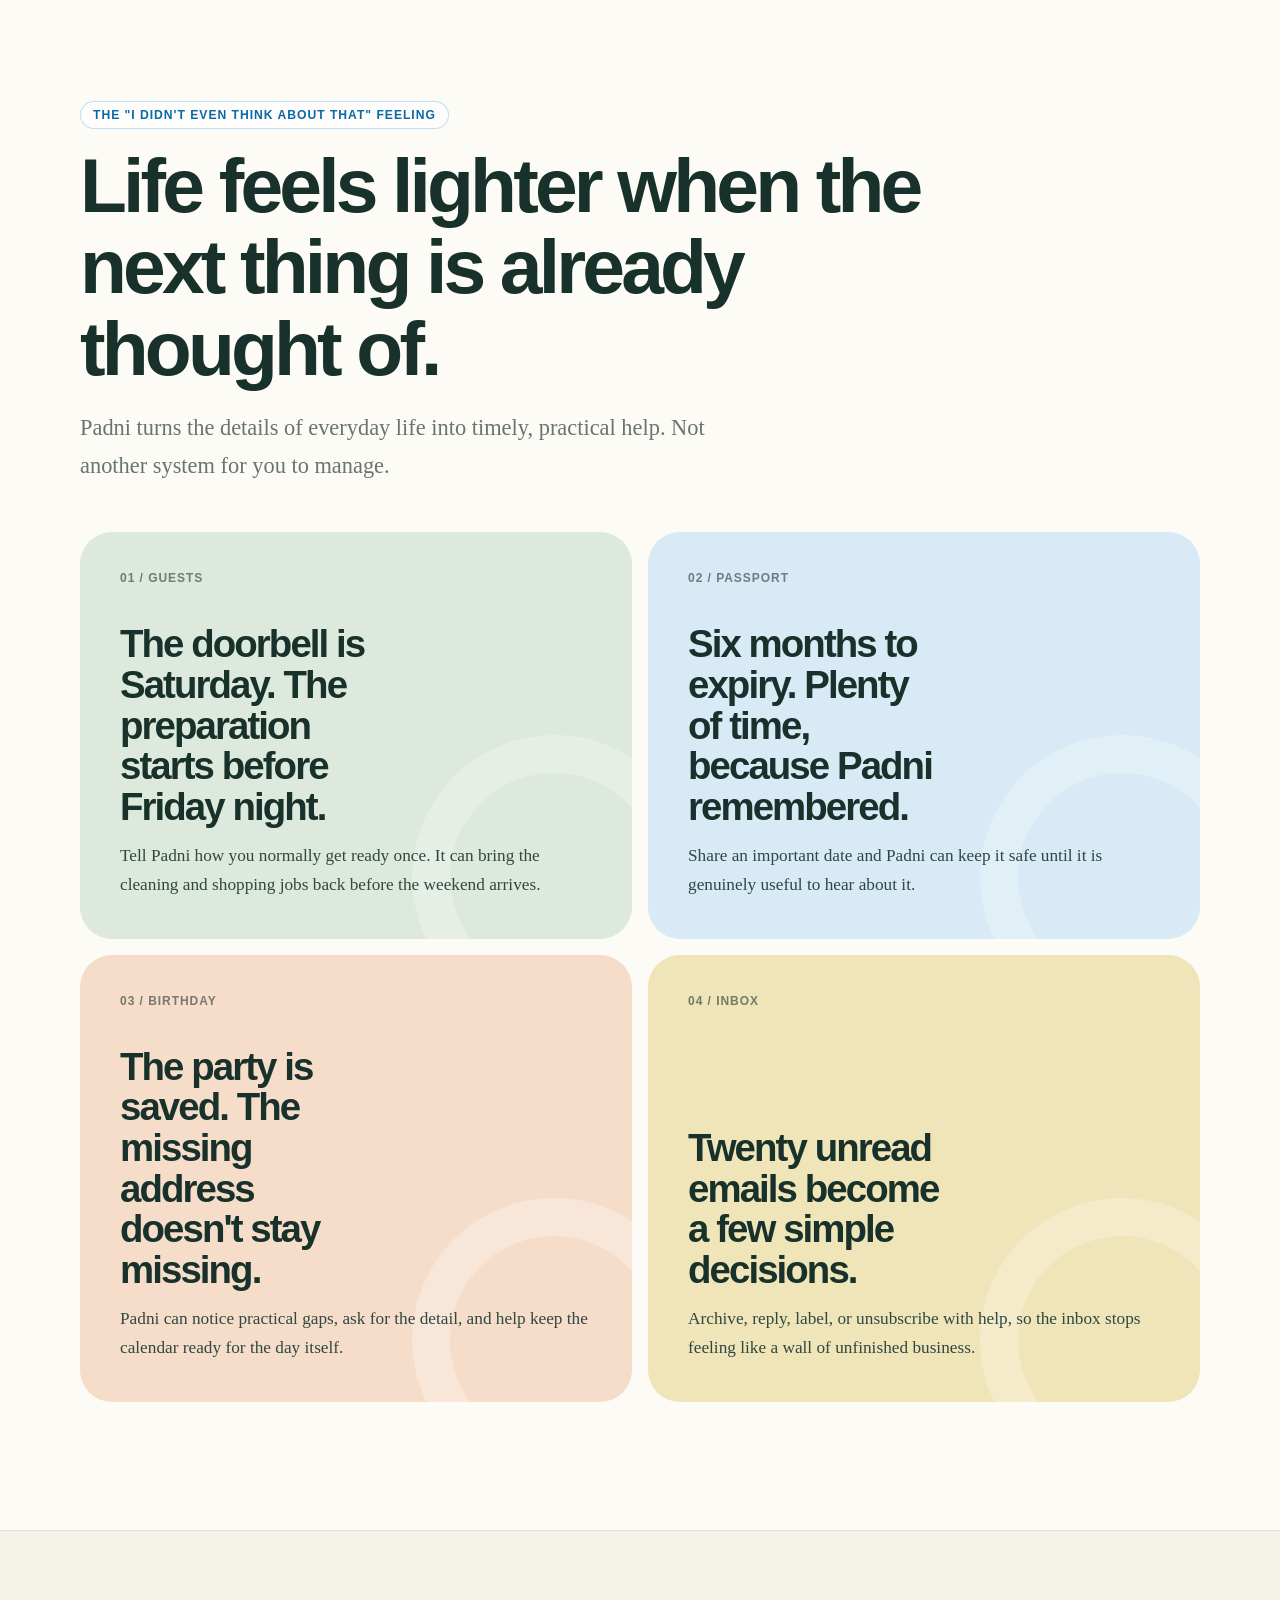
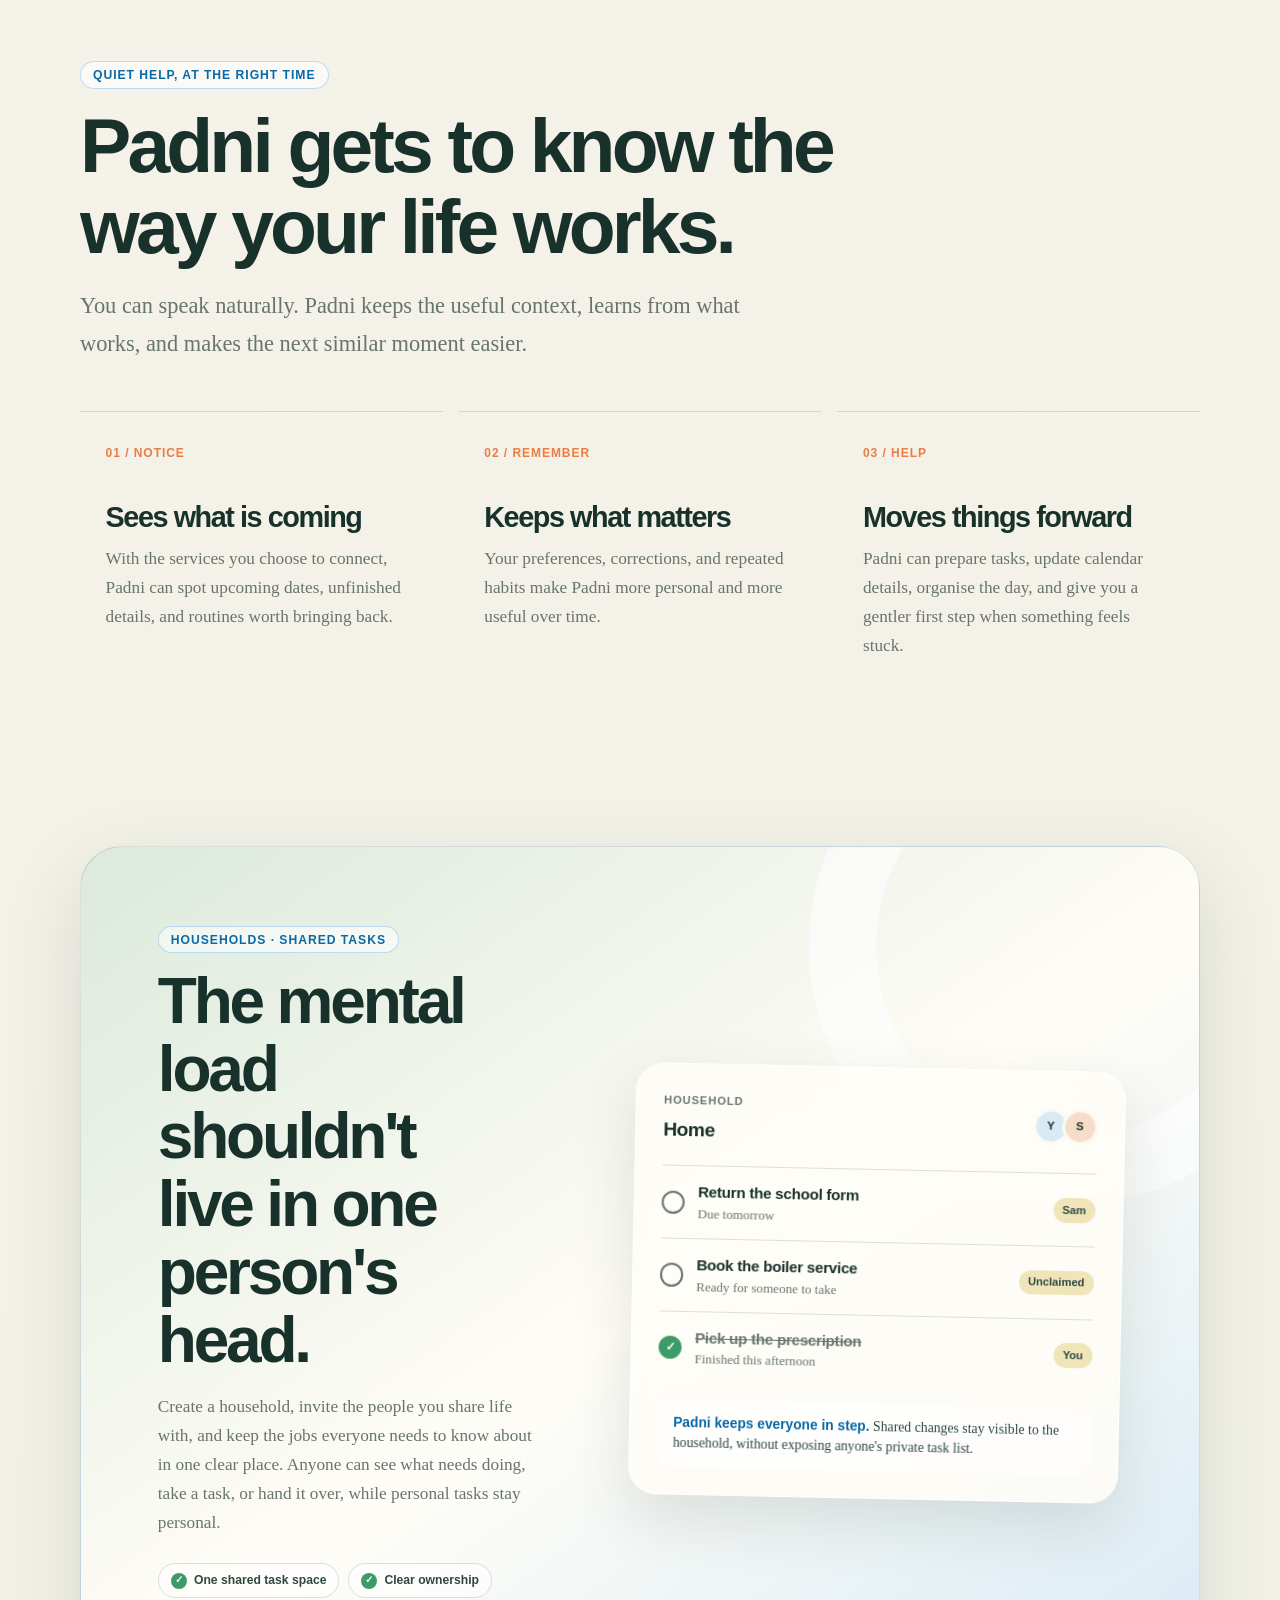
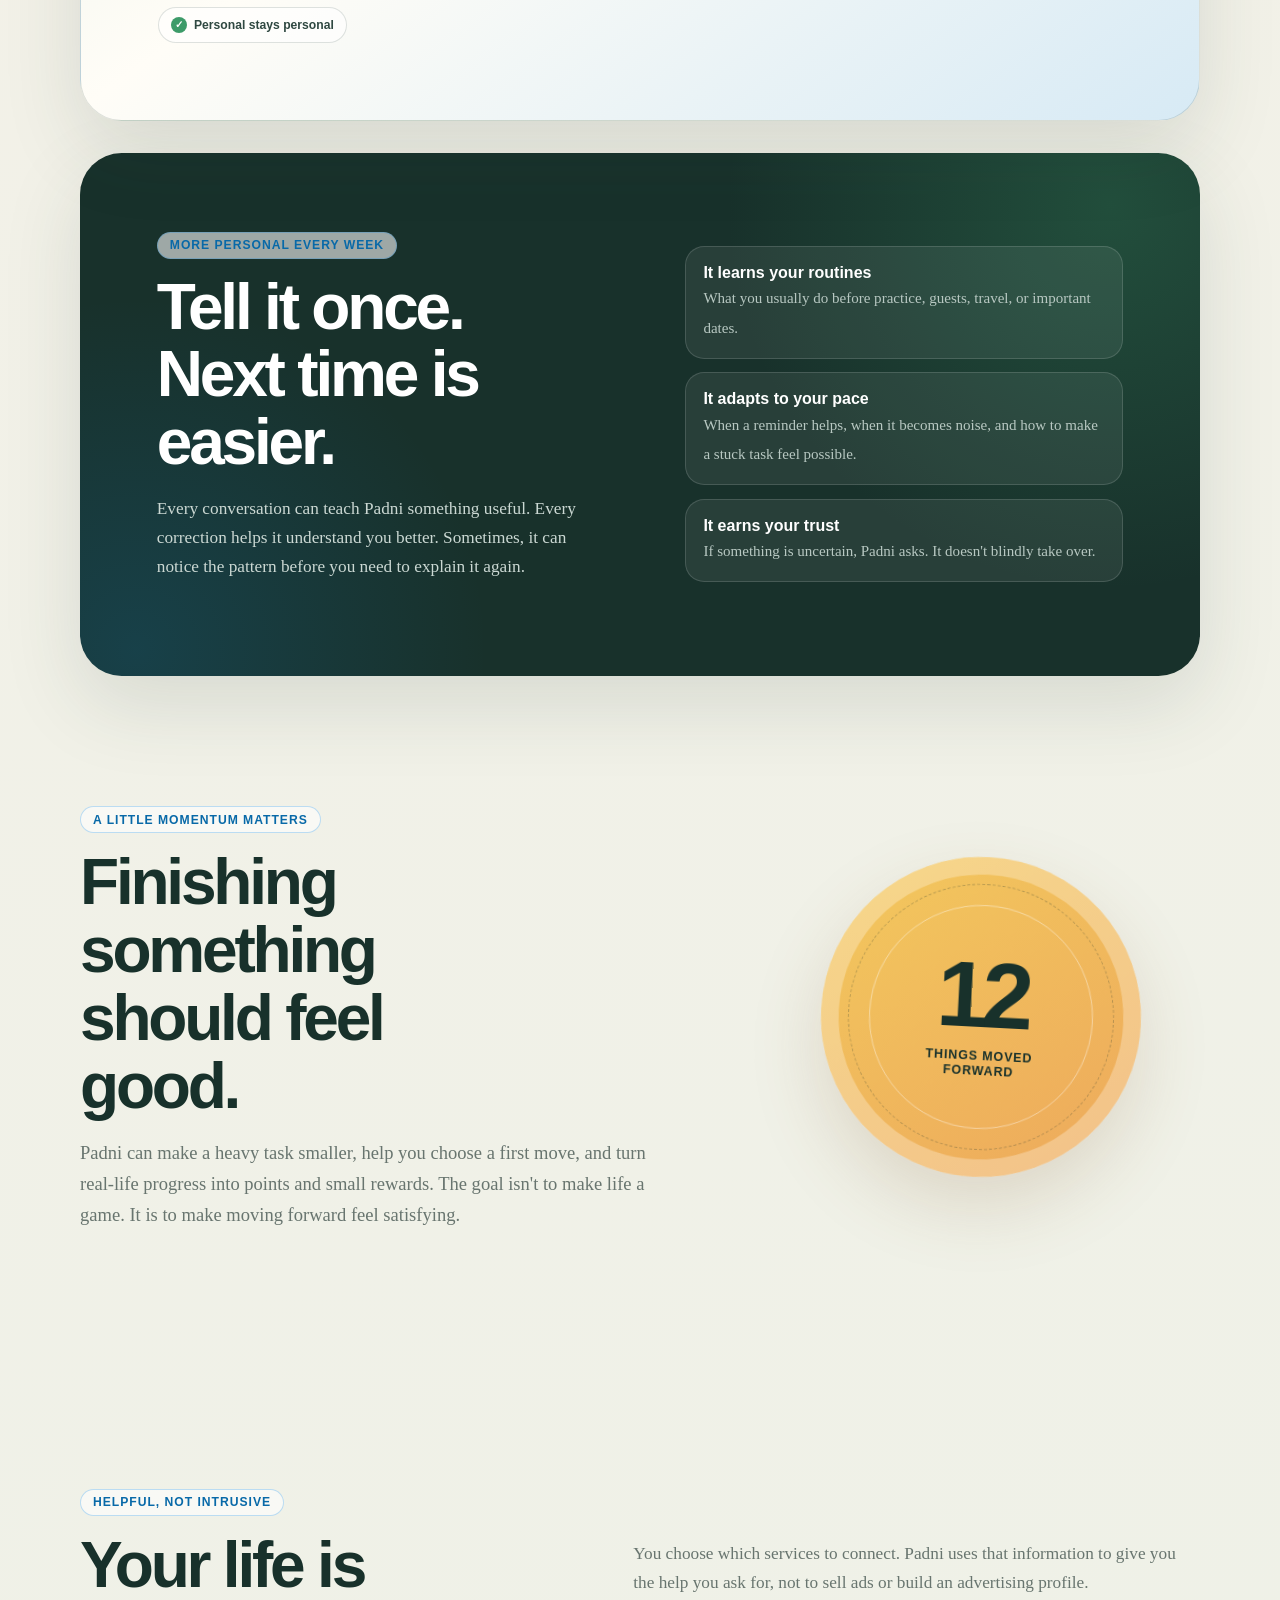
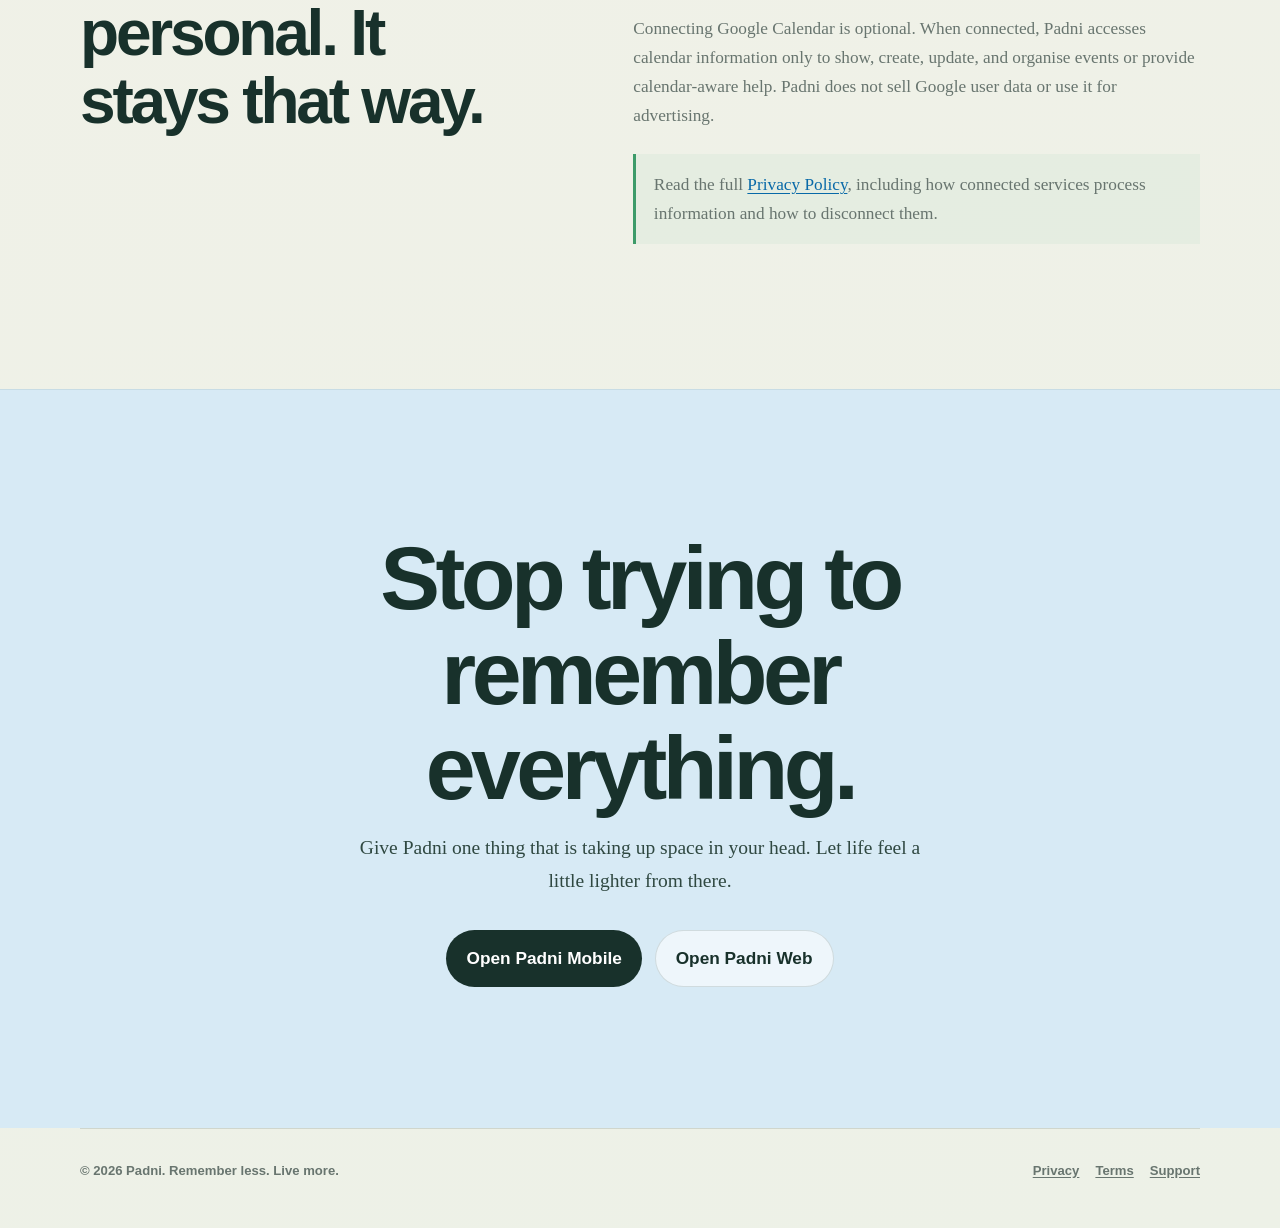
==== commit 0e6363e1: "Refine mobile landing showcases" ====
--- a/index.html
+++ b/index.html
@@ -145,6 +145,7 @@
       background: var(--surface-glass);
       border: 1px solid var(--line);
     }
+    .nav-label-short { display: none; }
     .story-link { align-self: center; color: var(--ink-soft); font: 750 .9rem/1.3 var(--display); text-decoration-thickness: 1px; }
     .headspace-scene {
       position: relative;
@@ -516,6 +517,41 @@
       border-radius: 50%;
       background: linear-gradient(135deg, rgba(146,205,238,.23), rgba(223,202,229,.18), rgba(242,189,158,.2));
       filter: blur(48px);
+    }
+    .web-capture {
+      position: relative;
+      z-index: 1;
+      margin: 0;
+      overflow: hidden;
+      border: 1px solid rgba(255,255,255,.58);
+      border-radius: clamp(1rem, 2.5vw, 1.7rem);
+      background: #eaf2f8;
+      box-shadow: 0 30px 80px rgba(0,0,0,.28);
+    }
+    .web-capture-bar {
+      height: 3rem;
+      display: grid;
+      grid-template-columns: auto minmax(8rem, 26rem) auto;
+      gap: 1rem;
+      align-items: center;
+      padding: 0 1rem;
+      color: #68716e;
+      border-bottom: 1px solid rgba(31,42,39,.1);
+      background: rgba(255,255,255,.96);
+      font-family: var(--display);
+    }
+    .web-capture-bar strong {
+      justify-self: end;
+      color: #17302a;
+      font-size: .68rem;
+    }
+    .web-capture img {
+      display: block;
+      width: 100%;
+      height: auto;
+      aspect-ratio: 36 / 25;
+      object-fit: cover;
+      object-position: top center;
     }
     .web-browser {
       position: relative;
@@ -1068,10 +1104,27 @@
       .web-panel.projects .web-projects-grid { display: grid; grid-template-columns: repeat(3, 1fr); gap: .5rem; }
     }
     @media (max-width: 760px) {
-      body > header { align-items: flex-start; padding-top: 1.1rem; }
-      nav { justify-content: flex-end; flex-wrap: wrap; gap: .7rem 1rem; }
+      body > header {
+        min-height: 4.7rem;
+        align-items: center;
+        gap: .55rem;
+        padding-top: .45rem;
+      }
+      .wordmark { gap: .42rem; font-size: 1.18rem; }
+      .wordmark img { width: 1.9rem; height: 1.9rem; border-radius: .58rem; }
+      .wordmark i { display: none; }
+      nav { justify-content: flex-end; flex-wrap: nowrap; gap: .35rem; }
       nav a:not(.nav-cta) { display: none; }
-      .nav-cta.secondary { display: none; }
+      nav .theme-toggle { display: none; }
+      .nav-cta {
+        min-height: 2.55rem;
+        padding: .62rem .72rem;
+        font-size: .7rem;
+        line-height: 1;
+        white-space: nowrap;
+      }
+      .nav-label-full { display: none; }
+      .nav-label-short { display: inline; }
       .hero { padding-top: 4rem; }
       .home-hero { min-height: 0; grid-template-columns: 1fr; padding-top: 3.8rem; }
       .home-hero h1 { font-size: clamp(3.15rem, 15vw, 4.8rem); }
@@ -1087,54 +1140,49 @@
       .shared-task { grid-template-columns: auto 1fr; }
       .task-owner { grid-column: 2; justify-self: start; margin-top: -.35rem; }
       .trust-copy { padding-top: 0; }
-      .phone-gallery { min-height: 67rem; grid-template-columns: repeat(2, minmax(0, 12rem)); gap: .75rem; align-items: start; padding-top: 2rem; }
-      .phone-gallery::before { width: 125%; }
-      .phone { min-height: 30rem; padding-inline: .52rem; border-width: .38rem; border-radius: 2.2rem; }
-      .phone:nth-child(1) { transform: rotate(-1.2deg); }
-      .phone:nth-child(2) { transform: translateY(1.5rem) rotate(1.5deg); }
-      .phone:nth-child(3) { grid-column: 1 / -1; width: 12rem; justify-self: center; transform: translateY(1rem) rotate(-1deg); }
+      .phone-gallery {
+        width: min(100%, 24rem);
+        min-height: 33rem;
+        display: block;
+        margin: 0 auto;
+        padding: 0;
+      }
+      .phone-gallery::before { width: 112%; left: -6%; }
+      .phone {
+        position: absolute;
+        width: 11.2rem;
+        min-height: 29rem;
+        padding-inline: .52rem;
+        border-width: .38rem;
+        border-radius: 2.2rem;
+      }
+      .phone:nth-child(1) { top: 2.5rem; left: 0; z-index: 1; transform: rotate(-8deg); }
+      .phone:nth-child(2) { top: 0; left: 50%; z-index: 3; transform: translateX(-50%); }
+      .phone:nth-child(3) { top: 2.5rem; right: 0; z-index: 2; transform: rotate(8deg); }
       .web-app-heading { grid-template-columns: 1fr; }
       .web-app-heading .button { justify-self: start; }
-      .web-browser-bar { grid-template-columns: auto minmax(0,1fr); gap: .65rem; }
-      .web-connected { display: none; }
-      .web-shell { grid-template-columns: 3.25rem minmax(0,1fr); }
-      .web-sidebar { padding-inline: .4rem; }
-      .web-logo, .web-nav-icon { width: 2.15rem; height: 2.15rem; }
-      .web-workspace { padding: .75rem; }
-      .web-panels { grid-template-columns: 1fr 1fr; }
-      .web-panel { min-height: 20rem; padding: .7rem; }
-      .web-panel.chat { grid-column: 1 / -1; min-height: 23rem; }
-      .web-panel.projects { grid-column: auto; min-height: 20rem; }
-      .web-panel.projects .web-projects-grid { display: block; }
-      .web-bubble { font-size: .58rem; }
+      .web-capture-bar {
+        height: 2.55rem;
+        grid-template-columns: auto minmax(0, 1fr);
+        gap: .65rem;
+        padding-inline: .7rem;
+      }
+      .web-capture-bar strong { display: none; }
       footer { flex-direction: column; }
     }
     @media (max-width: 470px) {
       .hero-actions .button { width: 100%; }
-      .phone-gallery { min-height: 61rem; margin-inline: -.8rem; grid-template-columns: repeat(2, minmax(0, 10.5rem)); }
-      .phone { min-height: 27rem; }
-      .phone:nth-child(3) { width: 10.5rem; }
+      .phone-gallery { width: min(100%, 21.5rem); min-height: 29rem; }
+      .phone { width: 9.8rem; min-height: 25.5rem; padding-top: 2.5rem; }
+      .phone:nth-child(1),
+      .phone:nth-child(3) { top: 2.2rem; }
       .mini-message { font-size: .65rem; }
       .mini-task { padding: .55rem; font-size: .58rem; }
       .web-app-showcase { padding-inline: .65rem; }
       .web-preview-stage { padding: .3rem; }
-      .web-browser-bar { height: 2.55rem; padding-inline: .65rem; }
-      .web-browser-dots i { width: .48rem; height: .48rem; }
-      .web-address { font-size: .58rem; }
-      .web-shell { grid-template-columns: 2.8rem minmax(0,1fr); }
-      .web-sidebar { gap: .45rem; }
-      .web-logo, .web-nav-icon { width: 1.85rem; height: 1.85rem; border-radius: .62rem; font-size: .7rem; }
-      .web-workspace-header { align-items: flex-start; }
-      .web-workspace-header strong { font-size: .9rem; }
-      .web-workspace-header span { display: none; }
-      .web-panels { grid-template-columns: 1fr; }
-      .web-panel { min-height: 17rem; }
-      .web-panel.chat { min-height: 22rem; }
-      .web-panel.tasks,
-      .web-panel.projects { min-height: auto; }
-      .web-panel-head strong { font-size: .7rem; }
-      .web-panel-head small { display: none; }
-      .web-list-item, .web-project-row { padding: .48rem; font-size: .52rem; }
+      .web-capture-bar { height: 2.35rem; }
+      .web-capture-bar .web-browser-dots i { width: .48rem; height: .48rem; }
+      .web-capture-bar .web-address { font-size: .58rem; }
     }
     @media (prefers-reduced-motion: reduce) {
       html { scroll-behavior: auto; }
@@ -1159,8 +1207,14 @@
           <span class="theme-toggle__icon" aria-hidden="true"></span>
           <span class="theme-toggle__label" data-theme-label>Dark</span>
         </button>
-        <a class="nav-cta secondary" href="https://app.padni.ai">Open Padni Web</a>
-        <a class="nav-cta" href="./#mobile-app">Open Padni Mobile</a>
+        <a class="nav-cta secondary" href="https://app.padni.ai">
+          <span class="nav-label-full">Open Padni Web</span>
+          <span class="nav-label-short">Web app</span>
+        </a>
+        <a class="nav-cta" href="./#mobile-app">
+          <span class="nav-label-full">Open Padni Mobile</span>
+          <span class="nav-label-short">Mobile app</span>
+        </a>
       </nav>
     </header>
   <main>
@@ -1302,101 +1356,14 @@
       </div>
 
       <div class="web-preview-stage">
-        <div class="web-browser" aria-label="Preview of the Padni web app showing chat, tasks, and projects">
-          <div class="web-browser-bar" aria-hidden="true">
+        <figure class="web-capture" aria-label="The real logged-out Padni web demo showing today, tasks, and conversation">
+          <div class="web-capture-bar" aria-hidden="true">
             <span class="web-browser-dots"><i></i><i></i><i></i></span>
             <span class="web-address">app.padni.ai</span>
-            <span class="web-connected">Connected</span>
+            <strong>Live demo</strong>
           </div>
-          <div class="web-shell">
-            <aside class="web-sidebar" aria-label="Web app navigation">
-              <span class="web-logo">P</span>
-              <span class="web-nav-icon active" aria-label="Chat">✦</span>
-              <span class="web-nav-icon" aria-label="Tasks">✓</span>
-              <span class="web-nav-icon" aria-label="Projects">▱</span>
-              <span class="web-nav-icon settings" aria-label="Settings">⚙</span>
-            </aside>
-            <div class="web-workspace">
-              <div class="web-workspace-header">
-                <strong>Good morning, Adam</strong>
-                <span>Everything Padni is carrying, in one place</span>
-              </div>
-              <div class="web-panels">
-                <article class="web-panel web-chat chat">
-                  <div class="web-panel-head">
-                    <strong>Chat</strong>
-                    <small>Connected</small>
-                  </div>
-                  <div class="web-bubble user">Guests are coming on Saturday. Help me get ready?</div>
-                  <div class="web-bubble">Of course. I’ve brought the useful bits into today and kept the rest out of your way.</div>
-                  <div class="web-calendar-card">
-                    <strong>Saturday at a glance</strong>
-                    <div class="web-event"><span>11:00</span><strong>Pick up drinks</strong></div>
-                    <div class="web-event"><span>15:00</span><strong>Quick kitchen reset</strong></div>
-                    <div class="web-event"><span>18:30</span><strong>Guests arrive</strong></div>
-                  </div>
-                  <div class="web-bubble user">Perfect—remind me about the birthday card too.</div>
-                  <div class="web-bubble">Done. You can leave that one with me.</div>
-                  <div class="web-composer">Chat to Padni…</div>
-                </article>
-
-                <article class="web-panel tasks">
-                  <div class="web-panel-head">
-                    <strong>Today’s tasks</strong>
-                    <small>2 of 4 done</small>
-                  </div>
-                  <div class="web-list-group"><span>Guest prep</span><span>1/3</span></div>
-                  <div class="web-list-item">
-                    <span class="web-check done">✓</span>
-                    <span>Put fresh bedding on<small>Completed this morning</small></span>
-                  </div>
-                  <div class="web-list-item">
-                    <span class="web-check"></span>
-                    <span>Pick up drinks<small>Due at 11:00</small></span>
-                  </div>
-                  <div class="web-list-item">
-                    <span class="web-check"></span>
-                    <span>Quick kitchen reset<small>Before 15:00</small></span>
-                  </div>
-                  <div class="web-list-group"><span>General</span><span>1/1</span></div>
-                  <div class="web-list-item">
-                    <span class="web-check done">✓</span>
-                    <span>Post the birthday card<small>Remembered by Padni</small></span>
-                  </div>
-                </article>
-
-                <article class="web-panel projects">
-                  <div class="web-panel-head">
-                    <strong>Projects</strong>
-                    <small>Always up to date</small>
-                  </div>
-                  <div class="web-projects-grid">
-                    <div class="web-project-row">
-                      <span class="web-project-symbol">✓</span>
-                      <span><strong>Date Ideas for Me &amp; Dee</strong><small>Running date-night list</small></span>
-                      <span>›</span>
-                    </div>
-                    <div class="web-project-row">
-                      <span class="web-project-symbol">✓</span>
-                      <span><strong>Meal Ideas</strong><small>Recipes and meals to try</small></span>
-                      <span>›</span>
-                    </div>
-                    <div class="web-project-row">
-                      <span class="web-project-symbol">✓</span>
-                      <span><strong>Games I Want to Play</strong><small>Personal games list</small></span>
-                      <span>›</span>
-                    </div>
-                    <div class="web-project-row">
-                      <span class="web-project-symbol">▱</span>
-                      <span><strong>Things I Want But Can’t Justify</strong><small>A considered wishlist</small></span>
-                      <span>›</span>
-                    </div>
-                  </div>
-                </article>
-              </div>
-            </div>
-          </div>
-        </div>
+          <img src="./padni-web-demo.png" alt="Padni web app demo with a daily agenda, tasks, and conversation shown side by side" />
+        </figure>
       </div>
     </section>
 
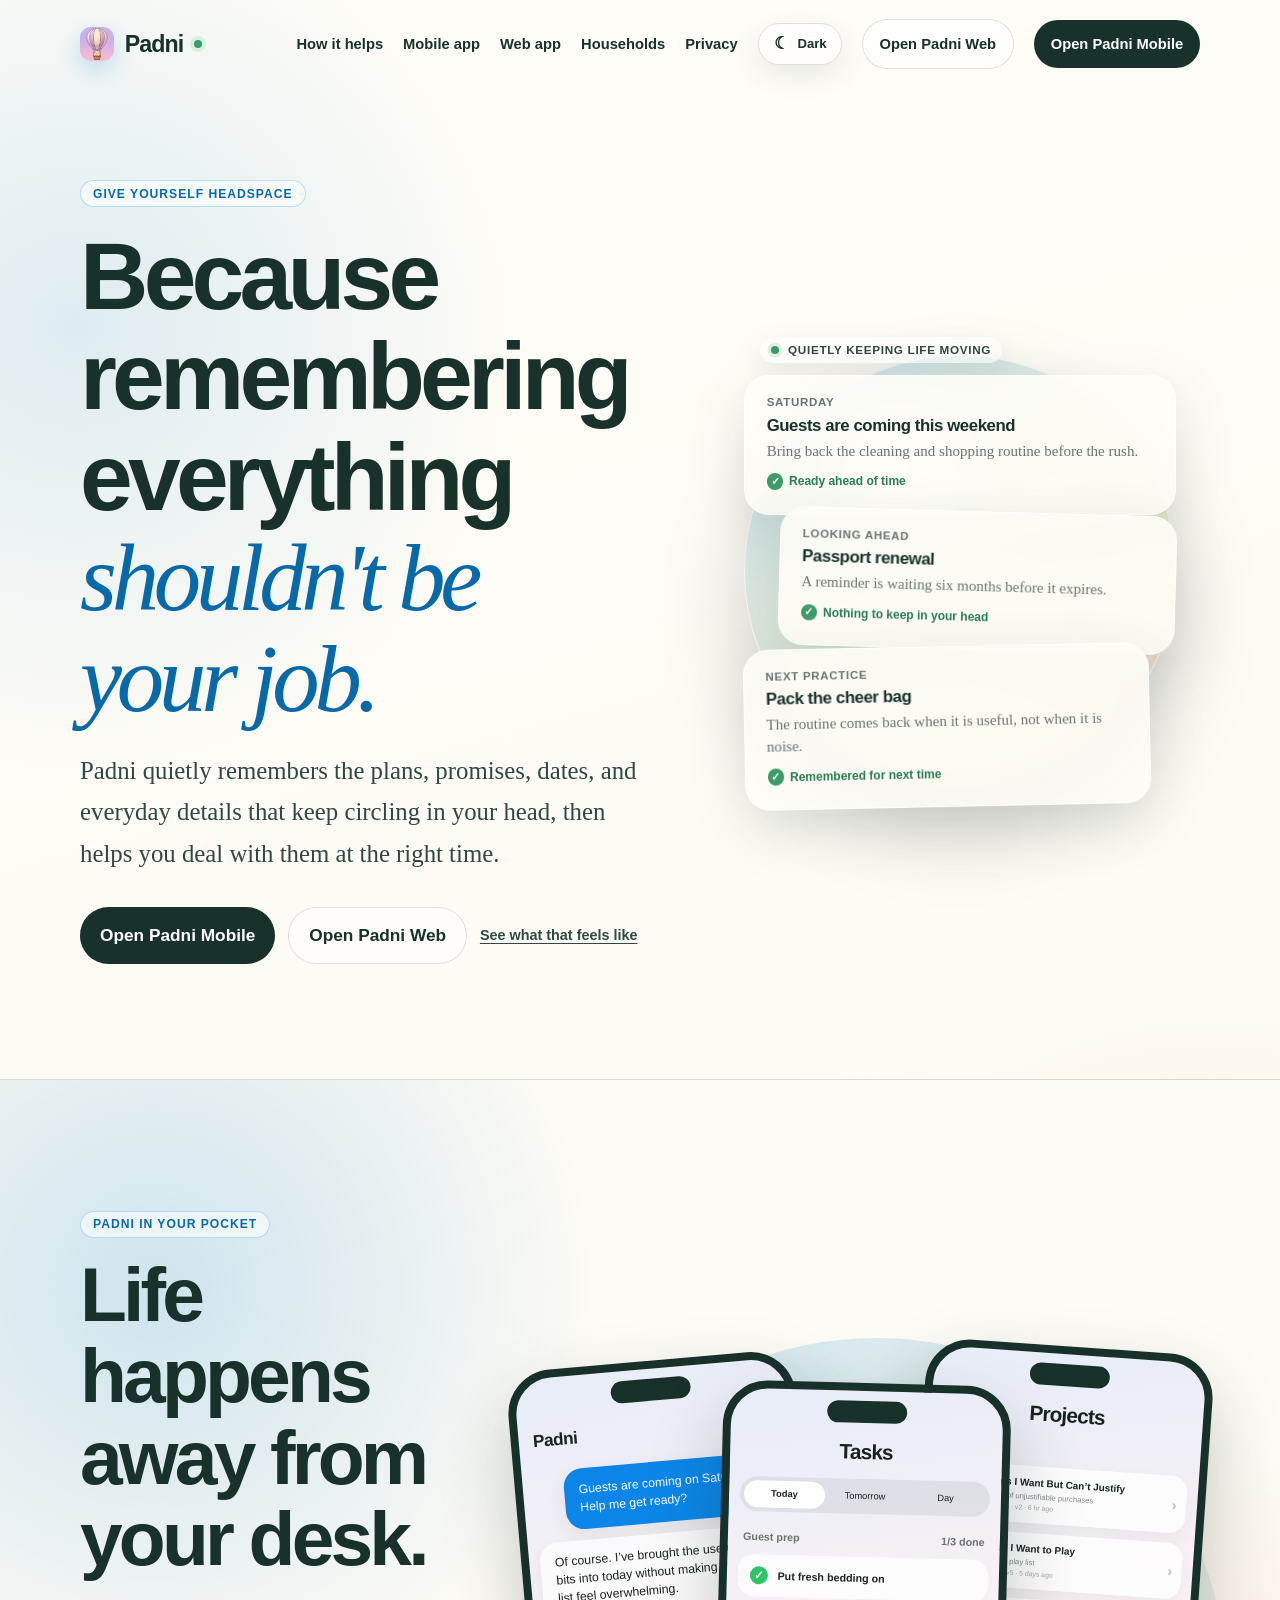
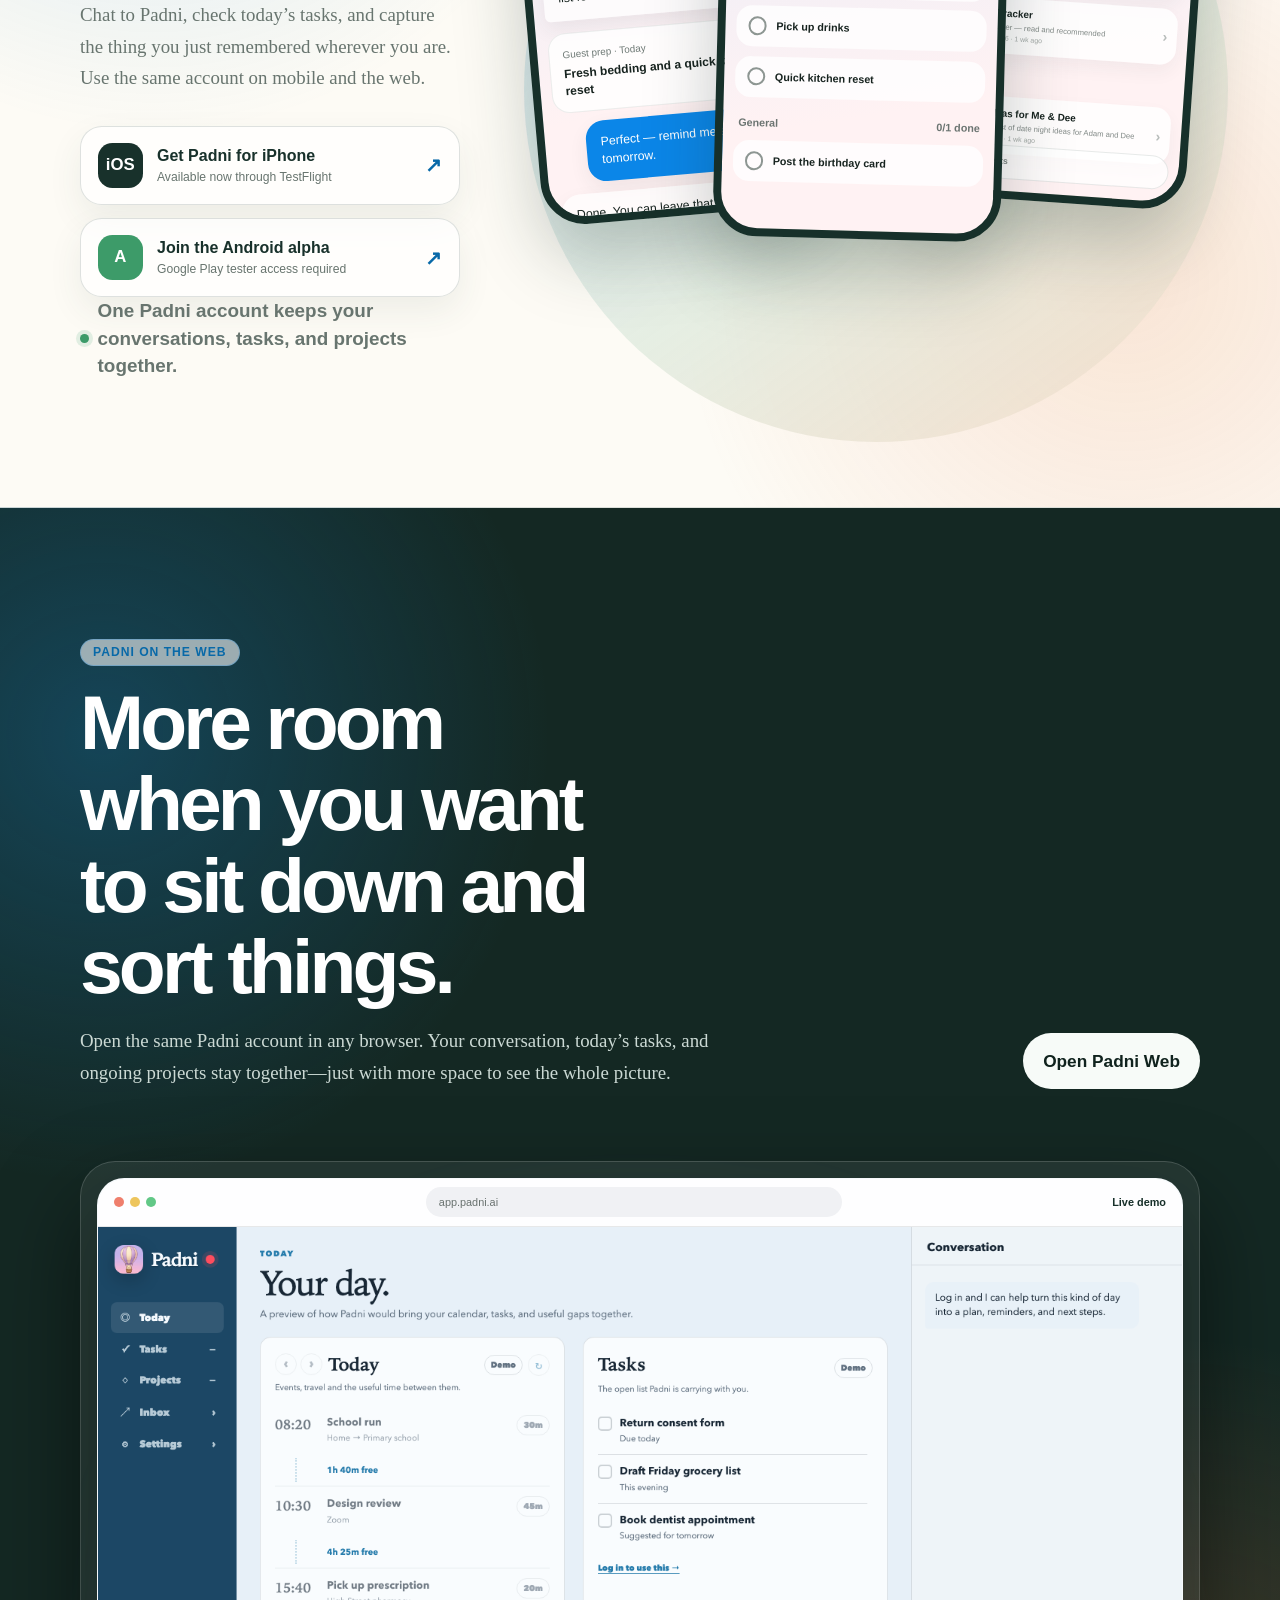
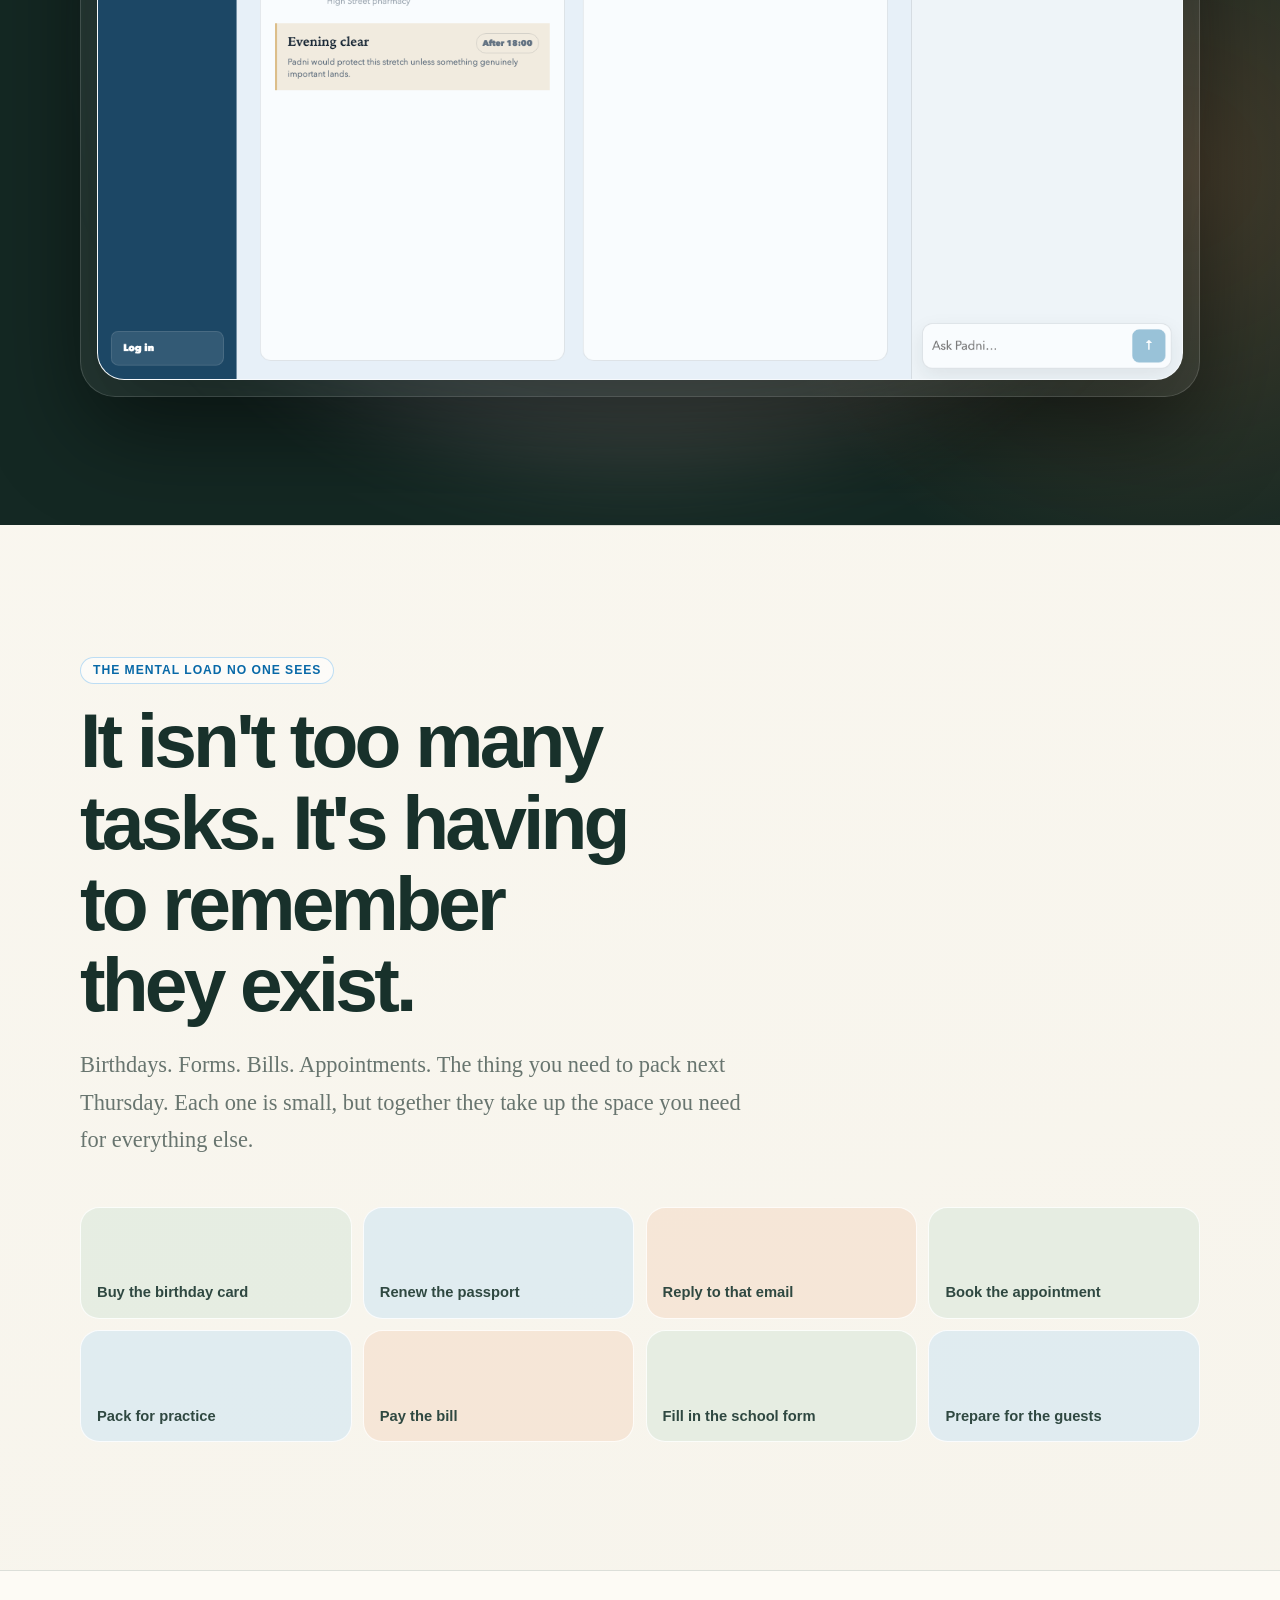
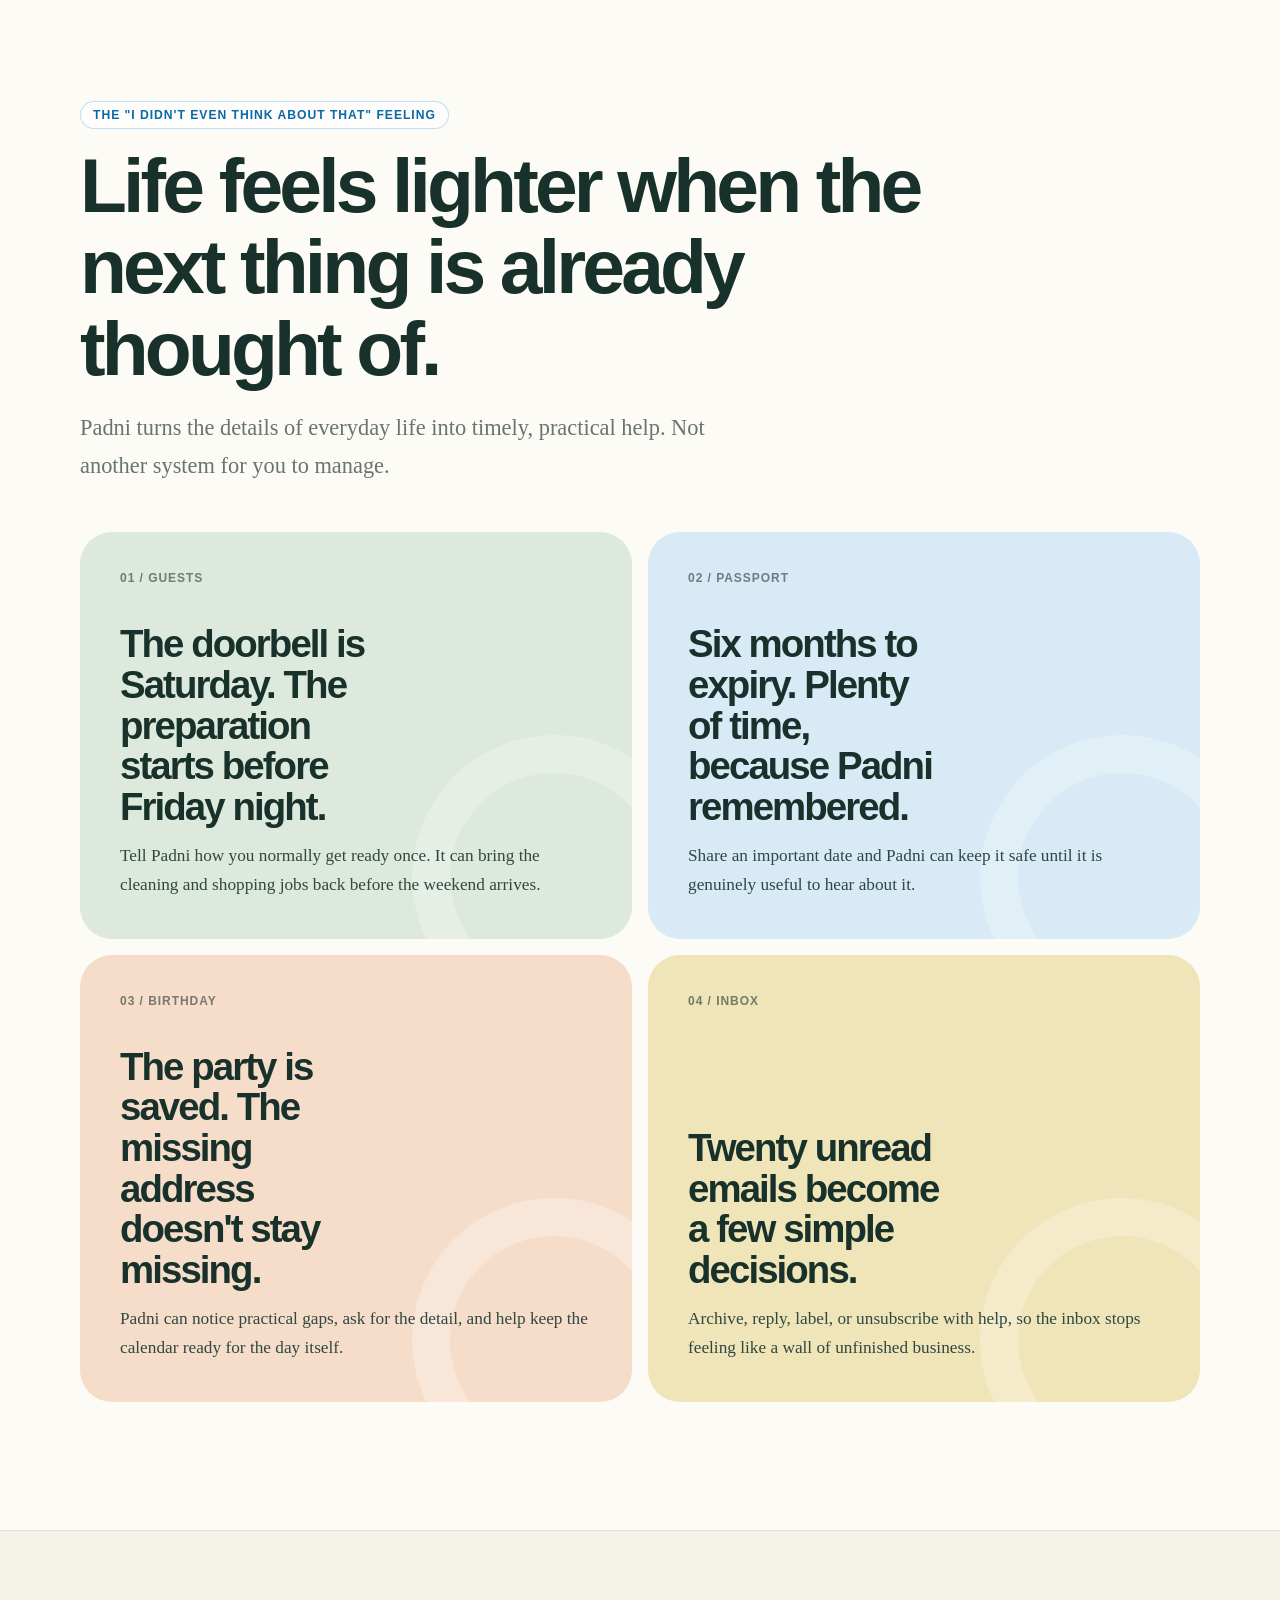
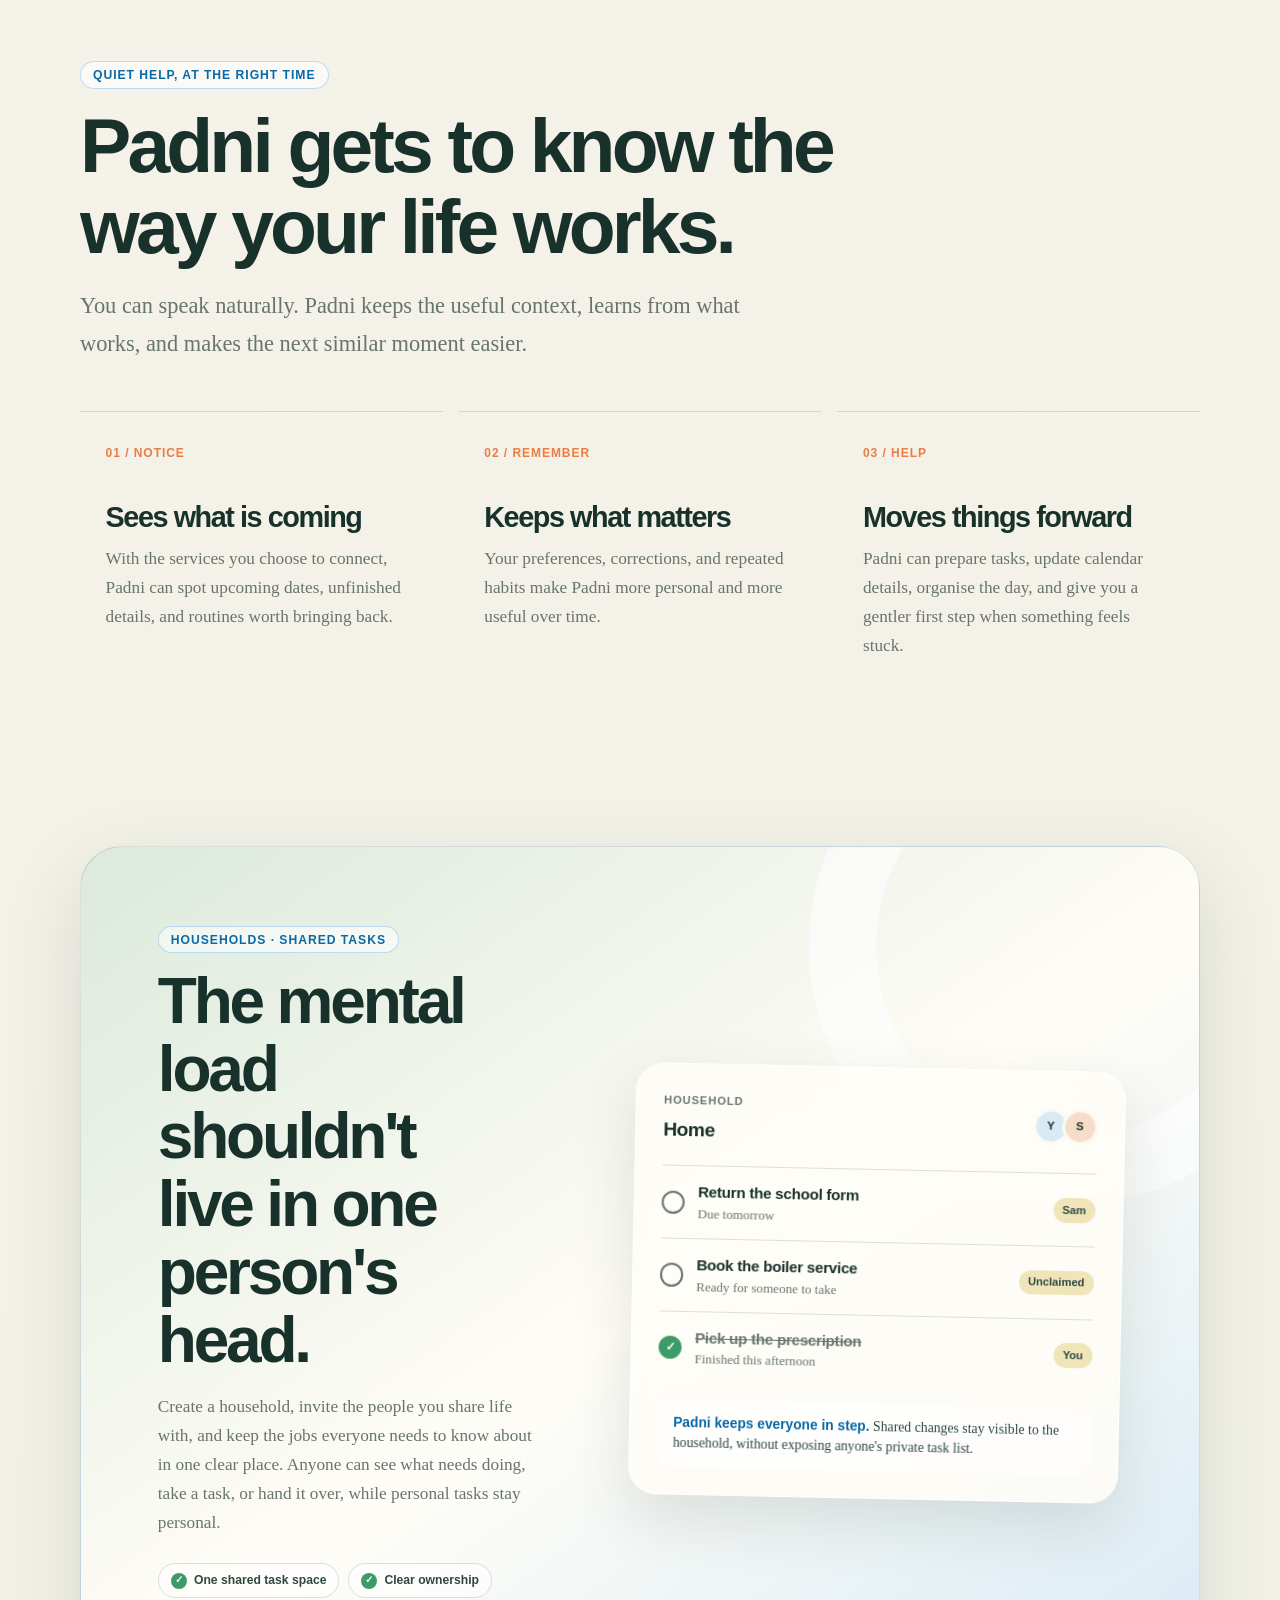
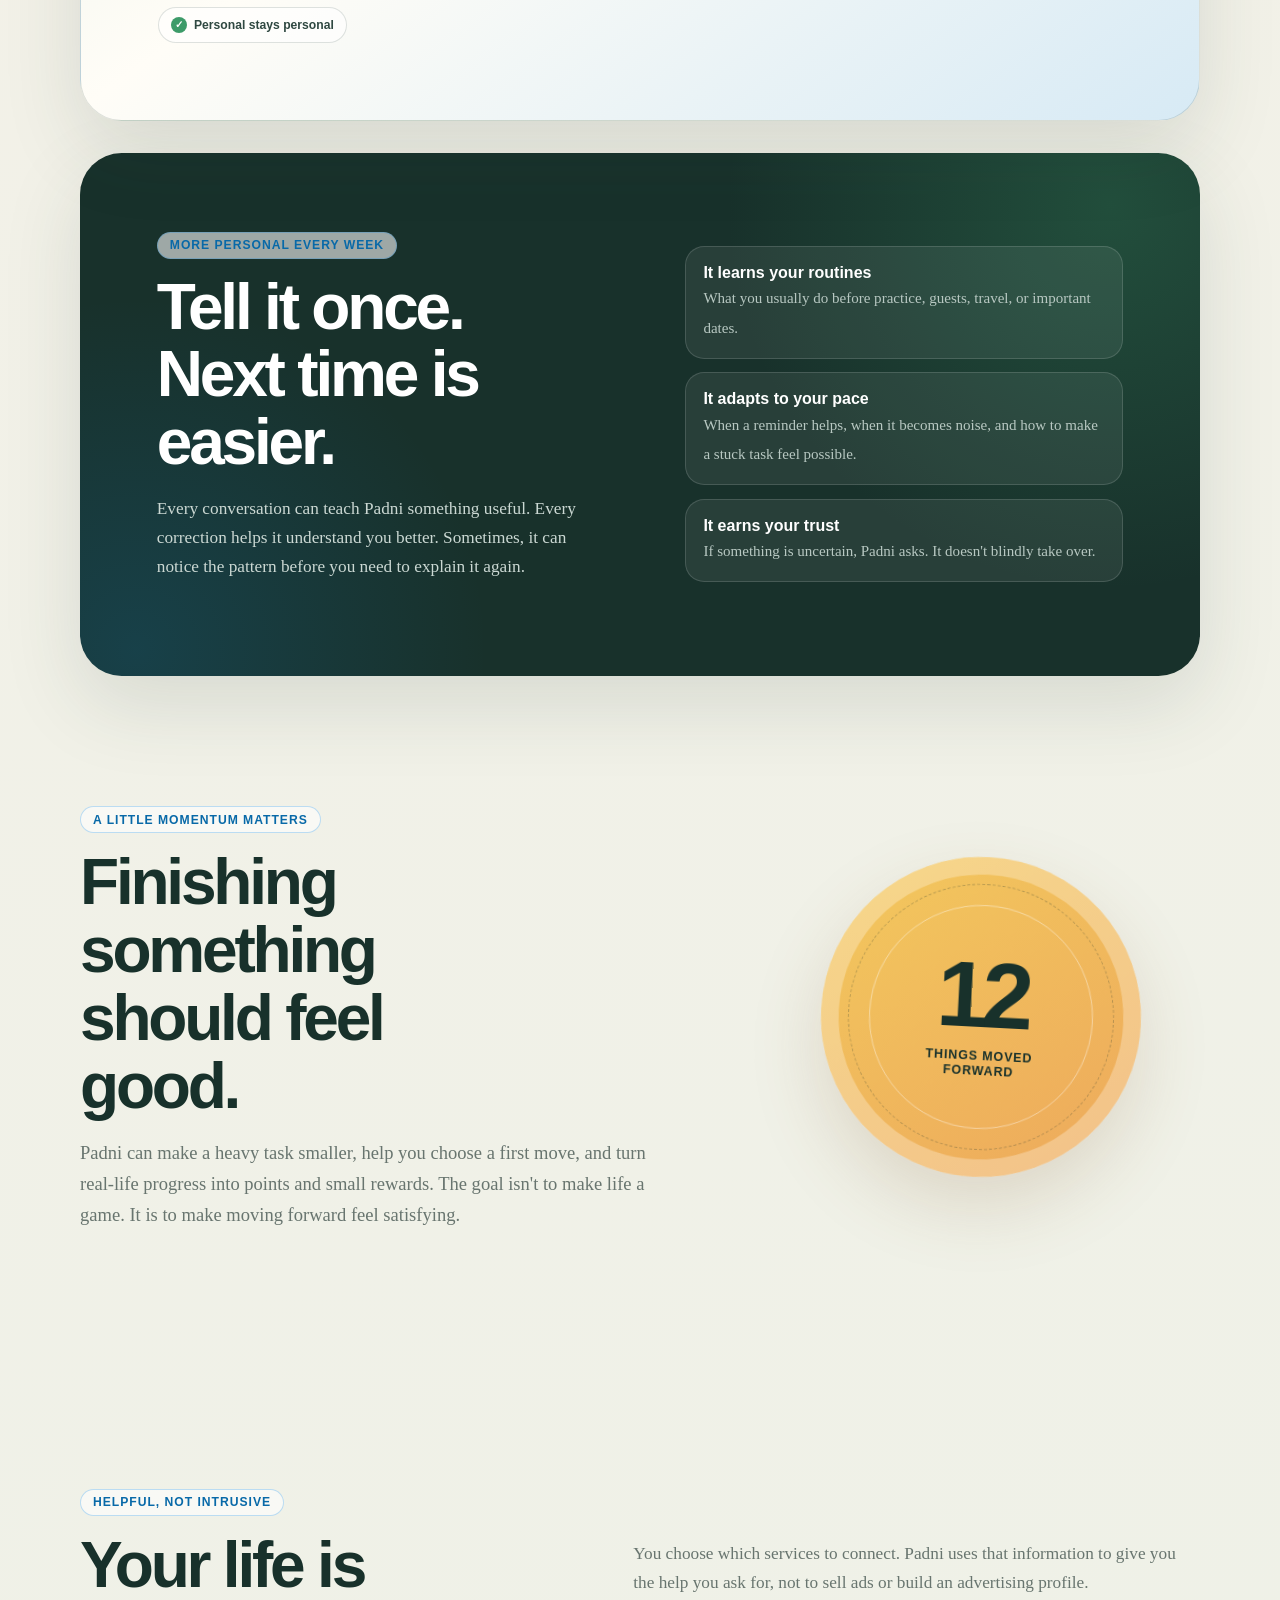
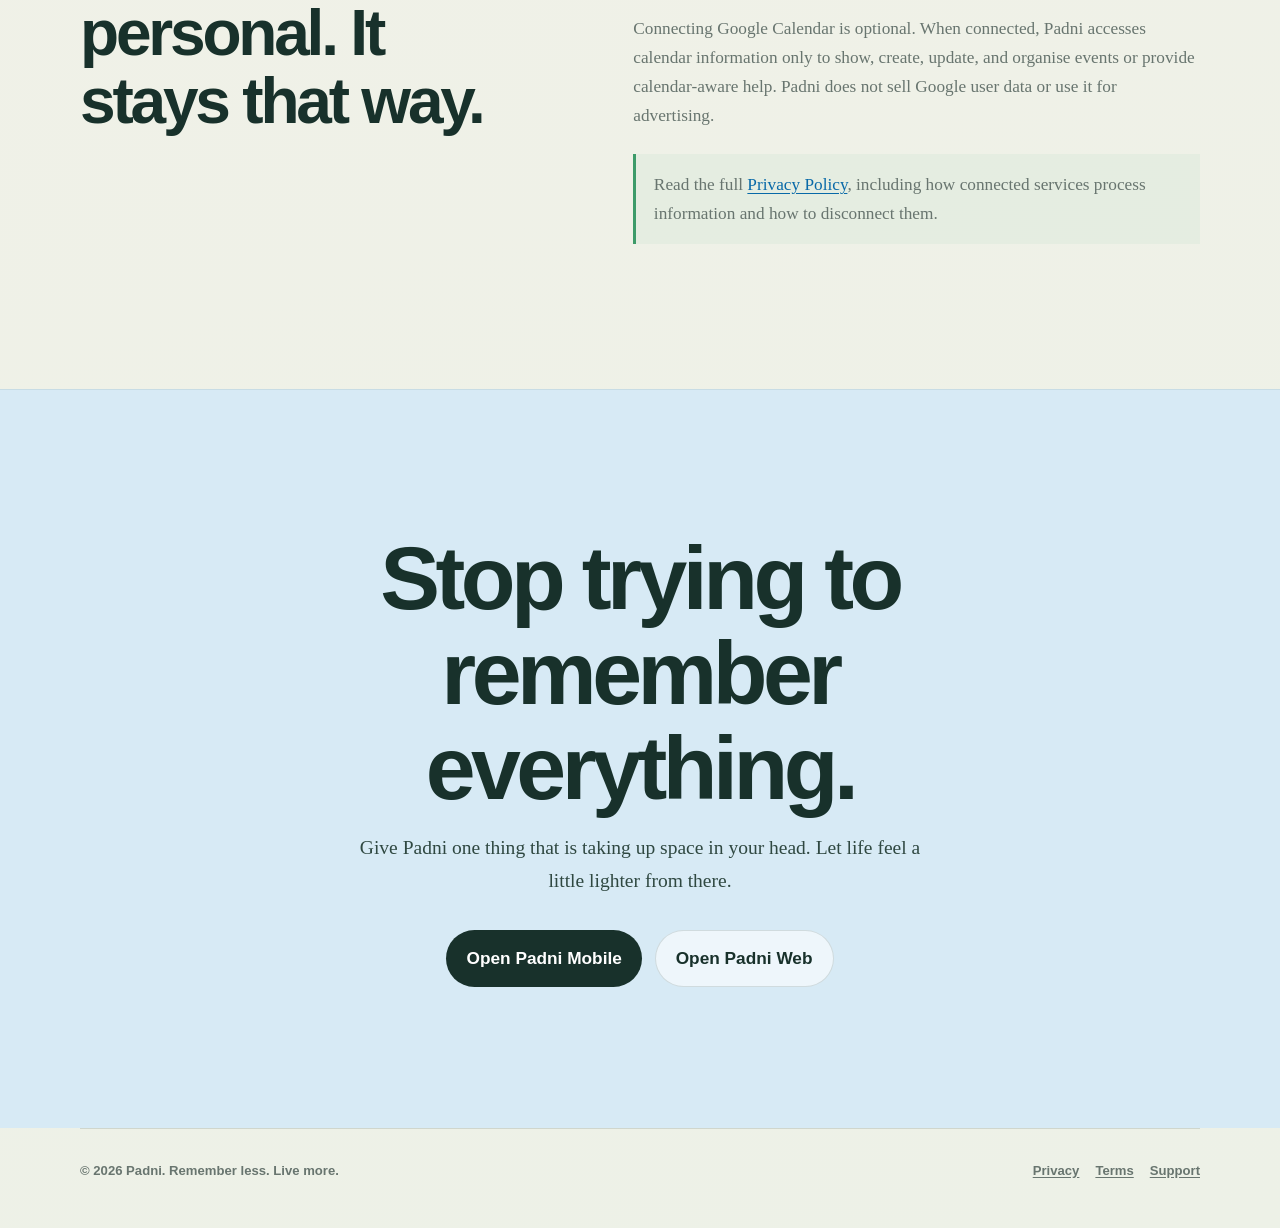
==== commit 95082022: "Correct phone showcase proportions" ====
--- a/index.html
+++ b/index.html
@@ -871,12 +871,10 @@
     }
     .phone-gallery {
       position: relative;
-      min-height: 42rem;
-      display: grid;
-      grid-template-columns: repeat(3, minmax(0, 11.25rem));
-      justify-content: center;
-      align-items: center;
-      gap: clamp(.65rem, 1.4vw, 1rem);
+      width: min(100%, 48rem);
+      min-height: 32rem;
+      display: block;
+      margin-inline: auto;
     }
     .phone-gallery::before {
       content: "";
@@ -888,9 +886,11 @@
       filter: blur(.2px);
     }
     .phone {
-      position: relative;
+      position: absolute;
       z-index: 1;
-      min-height: 35rem;
+      width: 18rem;
+      height: 28.5rem;
+      min-height: 0;
       padding: 2.8rem .7rem 1rem;
       border: .5rem solid #17302a;
       border-radius: 2.8rem;
@@ -900,9 +900,9 @@
       color: #17231f;
       font-family: var(--display);
     }
-    .phone:nth-child(1) { transform: translateY(.2rem) rotate(-1.5deg); }
-    .phone:nth-child(2) { transform: translateY(2.4rem) rotate(1.7deg); }
-    .phone:nth-child(3) { transform: translateY(-.7rem) rotate(-1deg); }
+    .phone:nth-child(1) { top: 1.4rem; left: 0; z-index: 1; transform: rotate(-5deg); }
+    .phone:nth-child(2) { top: 2.8rem; left: 50%; z-index: 3; transform: translateX(-50%) rotate(1.5deg); }
+    .phone:nth-child(3) { top: .5rem; right: 0; z-index: 2; transform: rotate(4deg); }
     .phone-notch {
       position: absolute;
       top: .65rem;
@@ -1142,7 +1142,7 @@
       .trust-copy { padding-top: 0; }
       .phone-gallery {
         width: min(100%, 24rem);
-        min-height: 33rem;
+        min-height: 25rem;
         display: block;
         margin: 0 auto;
         padding: 0;
@@ -1150,15 +1150,16 @@
       .phone-gallery::before { width: 112%; left: -6%; }
       .phone {
         position: absolute;
-        width: 11.2rem;
-        min-height: 29rem;
+        width: 13.2rem;
+        height: 22rem;
+        min-height: 0;
         padding-inline: .52rem;
         border-width: .38rem;
         border-radius: 2.2rem;
       }
-      .phone:nth-child(1) { top: 2.5rem; left: 0; z-index: 1; transform: rotate(-8deg); }
-      .phone:nth-child(2) { top: 0; left: 50%; z-index: 3; transform: translateX(-50%); }
-      .phone:nth-child(3) { top: 2.5rem; right: 0; z-index: 2; transform: rotate(8deg); }
+      .phone:nth-child(1) { top: 1.7rem; left: 0; z-index: 1; transform: rotate(-8deg); }
+      .phone:nth-child(2) { top: 2.5rem; left: 50%; z-index: 3; transform: translateX(-50%); }
+      .phone:nth-child(3) { top: 1.7rem; right: 0; z-index: 2; transform: rotate(8deg); }
       .web-app-heading { grid-template-columns: 1fr; }
       .web-app-heading .button { justify-self: start; }
       .web-capture-bar {
@@ -1172,10 +1173,11 @@
     }
     @media (max-width: 470px) {
       .hero-actions .button { width: 100%; }
-      .phone-gallery { width: min(100%, 21.5rem); min-height: 29rem; }
-      .phone { width: 9.8rem; min-height: 25.5rem; padding-top: 2.5rem; }
+      .phone-gallery { width: min(100%, 21.5rem); min-height: 22rem; }
+      .phone { width: 11.6rem; height: 19.5rem; min-height: 0; padding-top: 2.5rem; }
       .phone:nth-child(1),
-      .phone:nth-child(3) { top: 2.2rem; }
+      .phone:nth-child(3) { top: 1.5rem; }
+      .phone:nth-child(2) { top: 2.1rem; }
       .mini-message { font-size: .65rem; }
       .mini-task { padding: .55rem; font-size: .58rem; }
       .web-app-showcase { padding-inline: .65rem; }
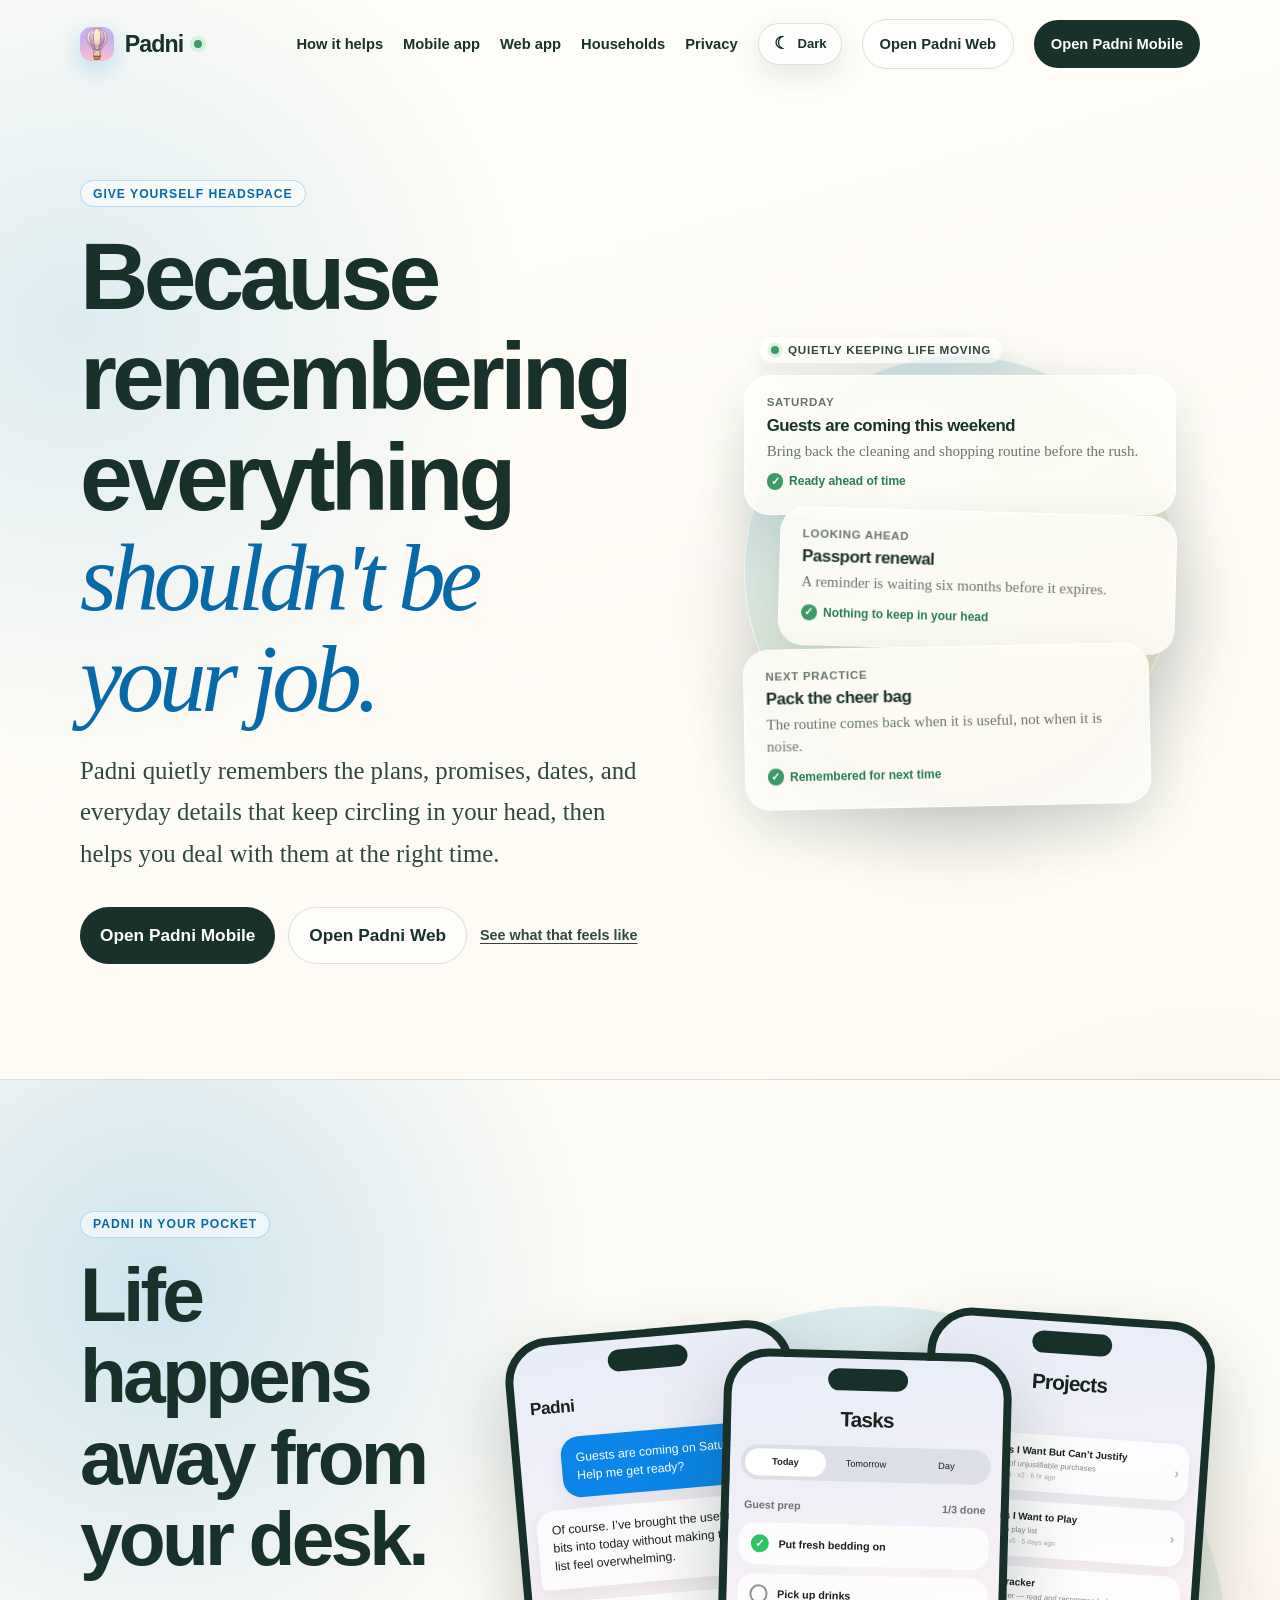
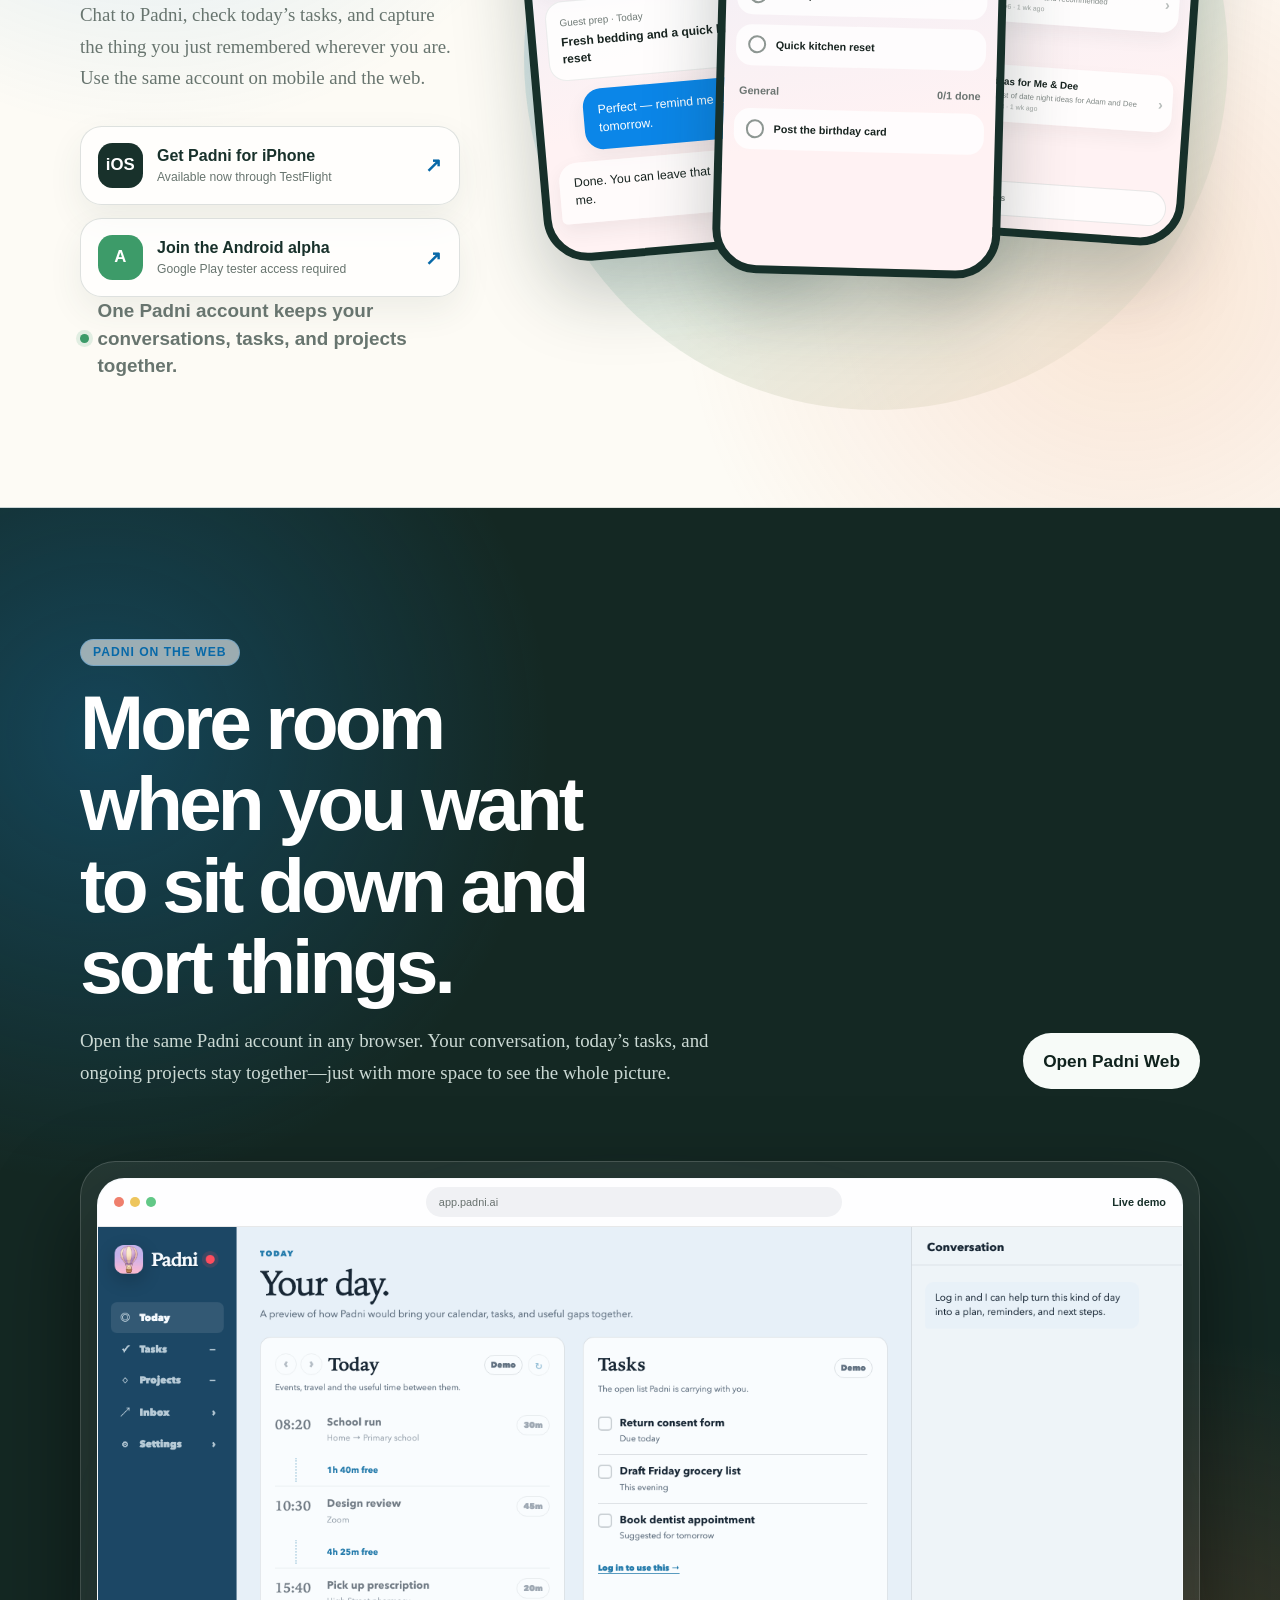
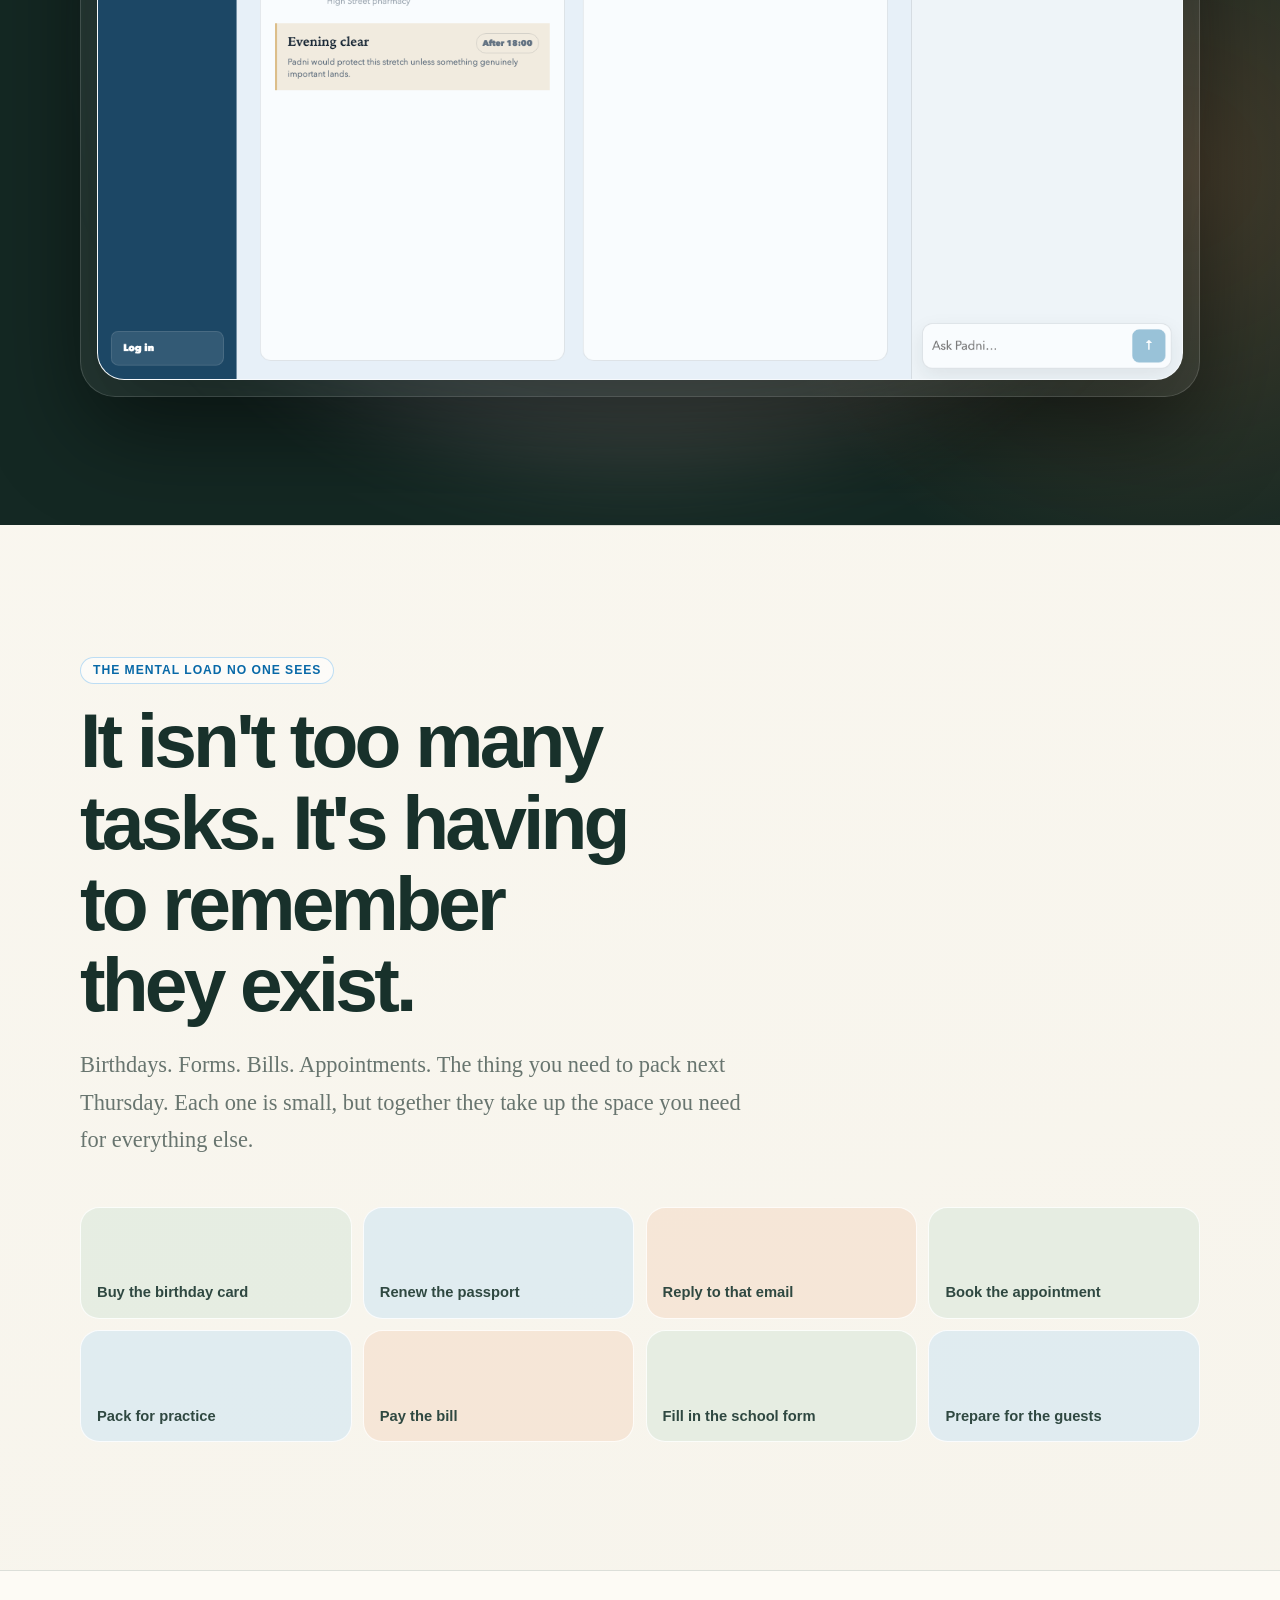
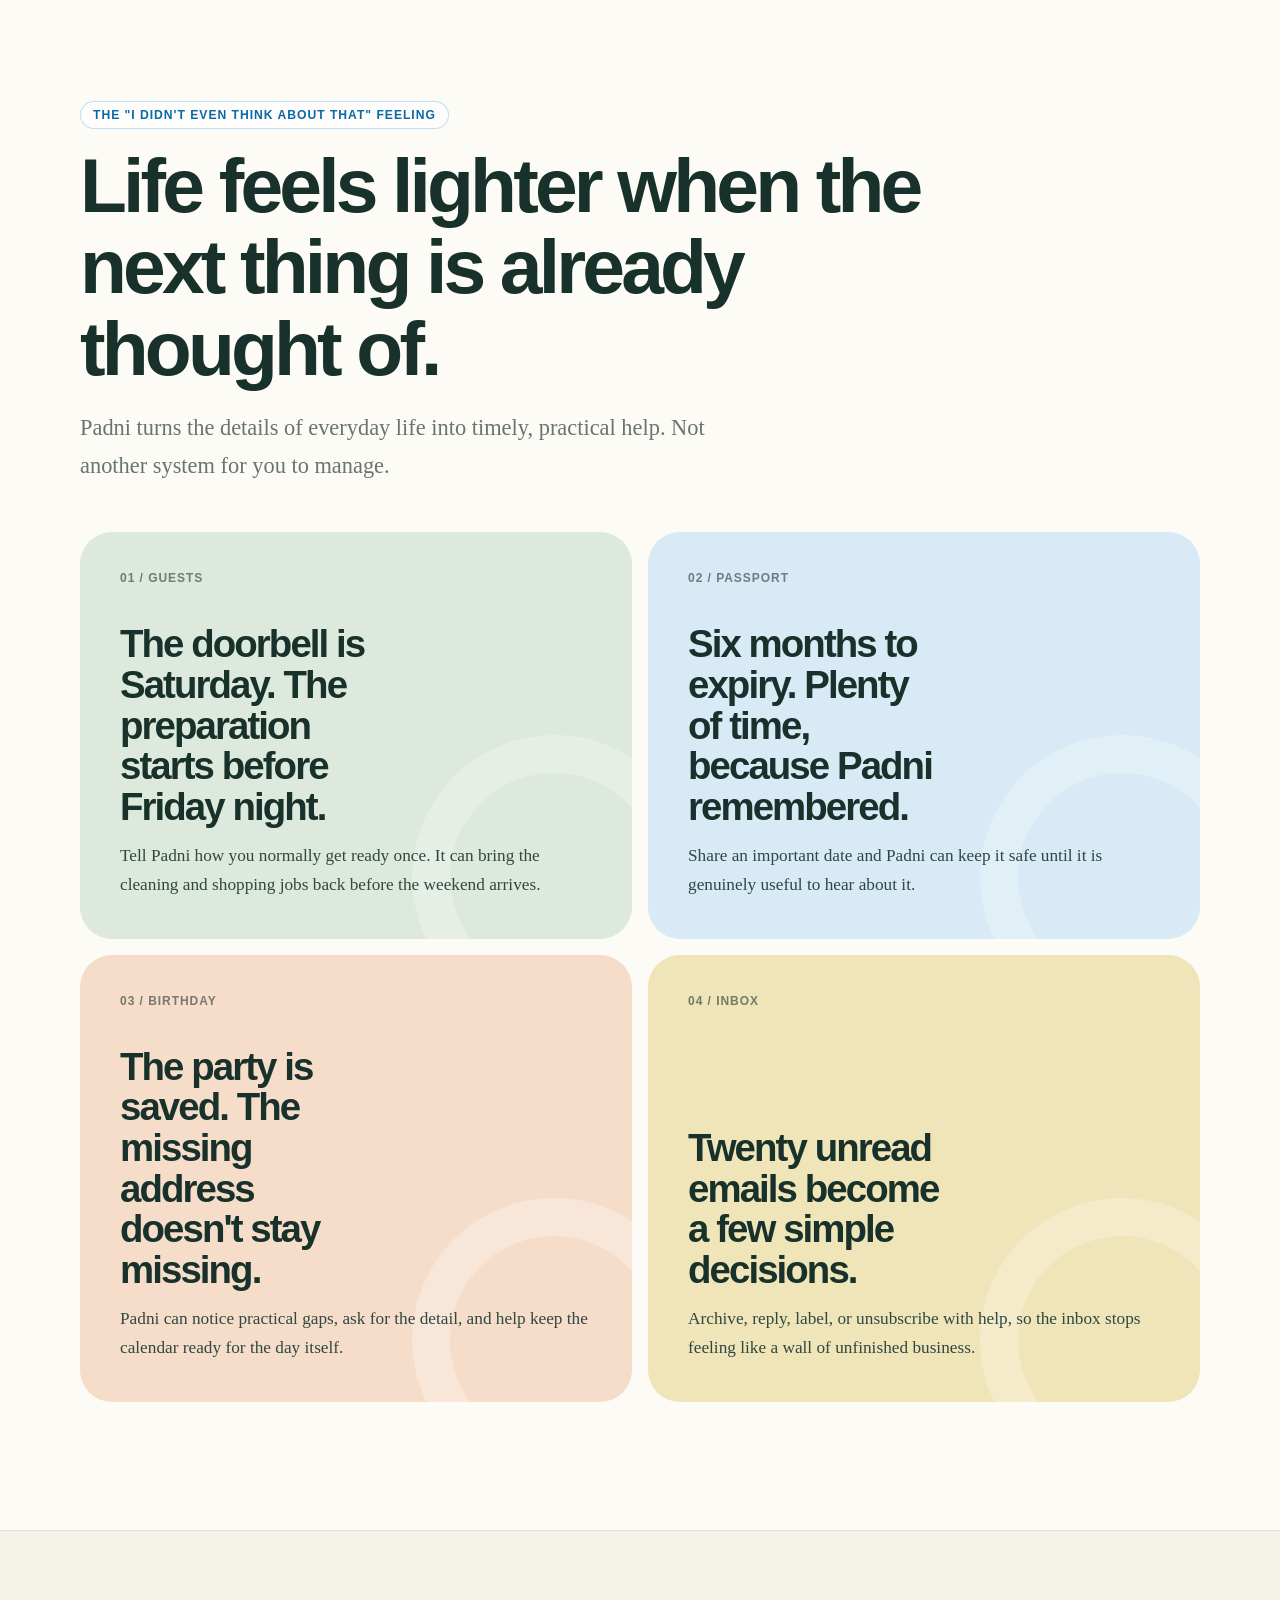
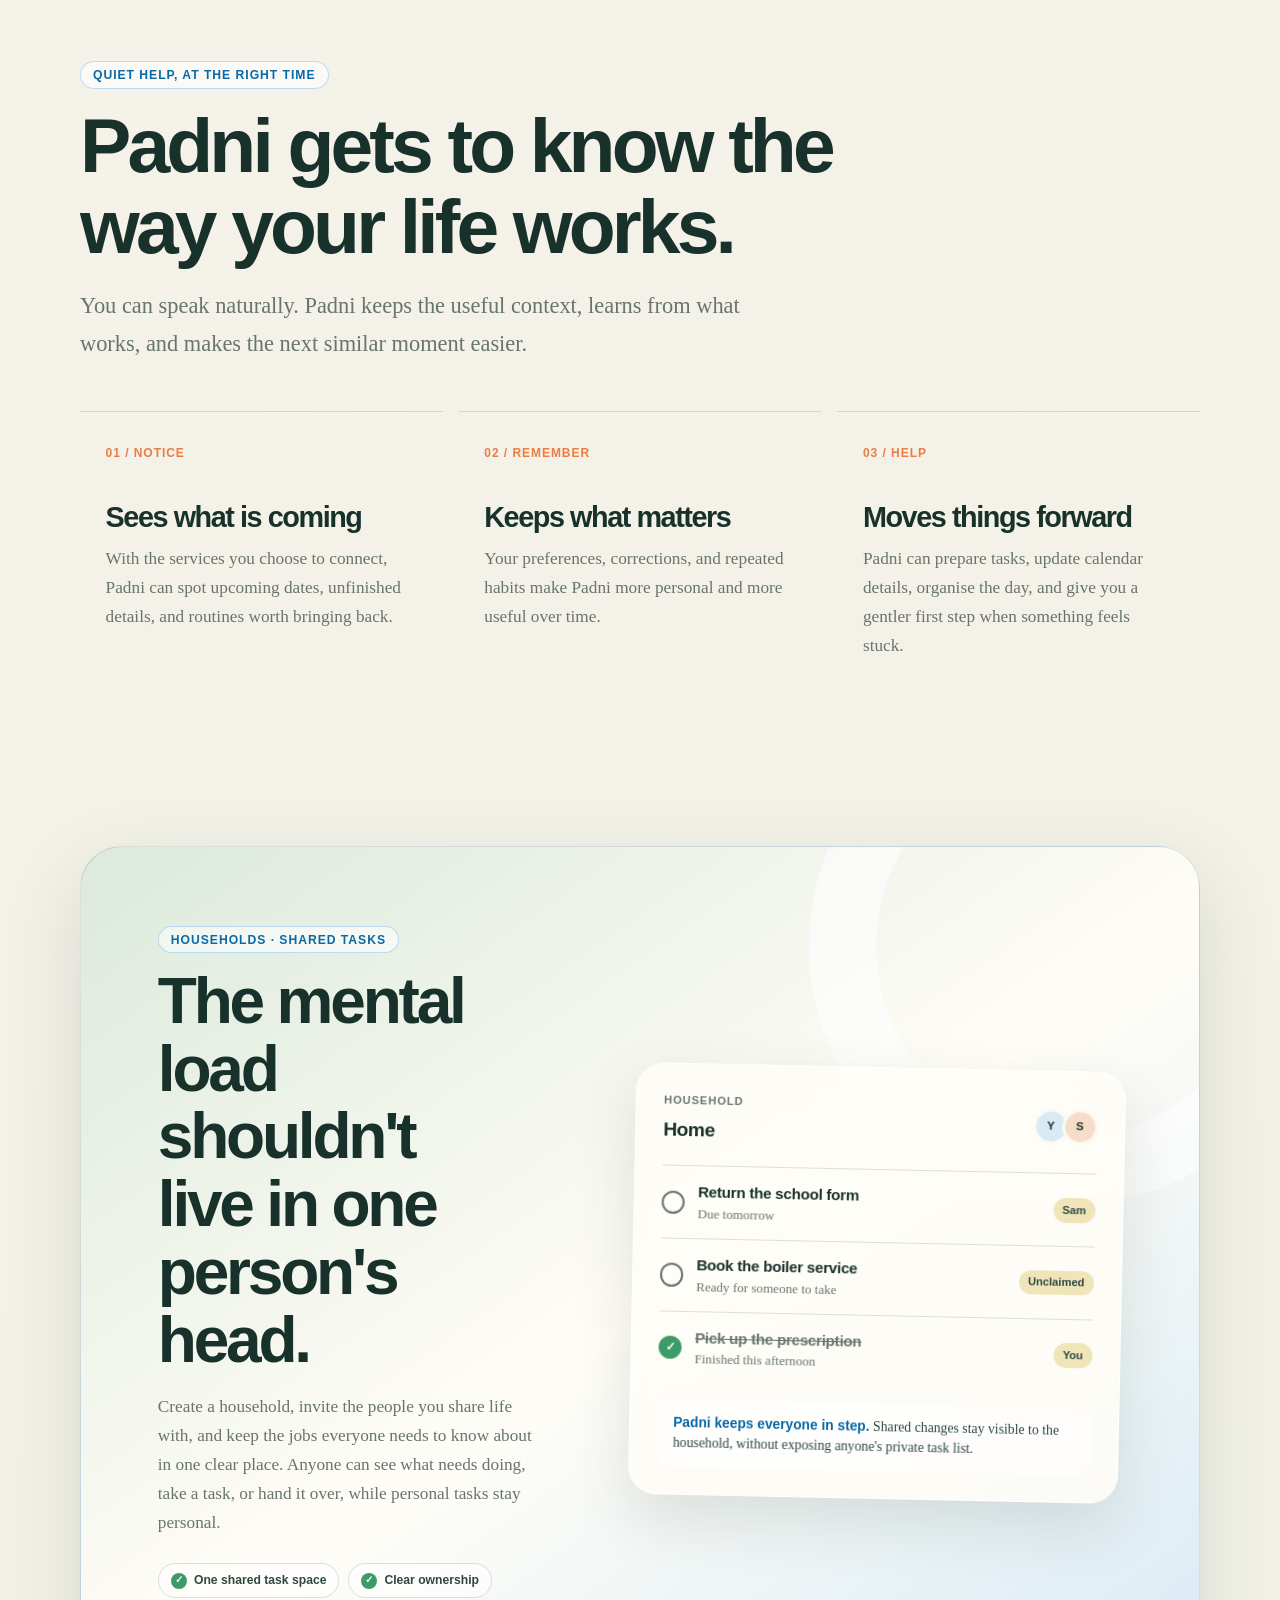
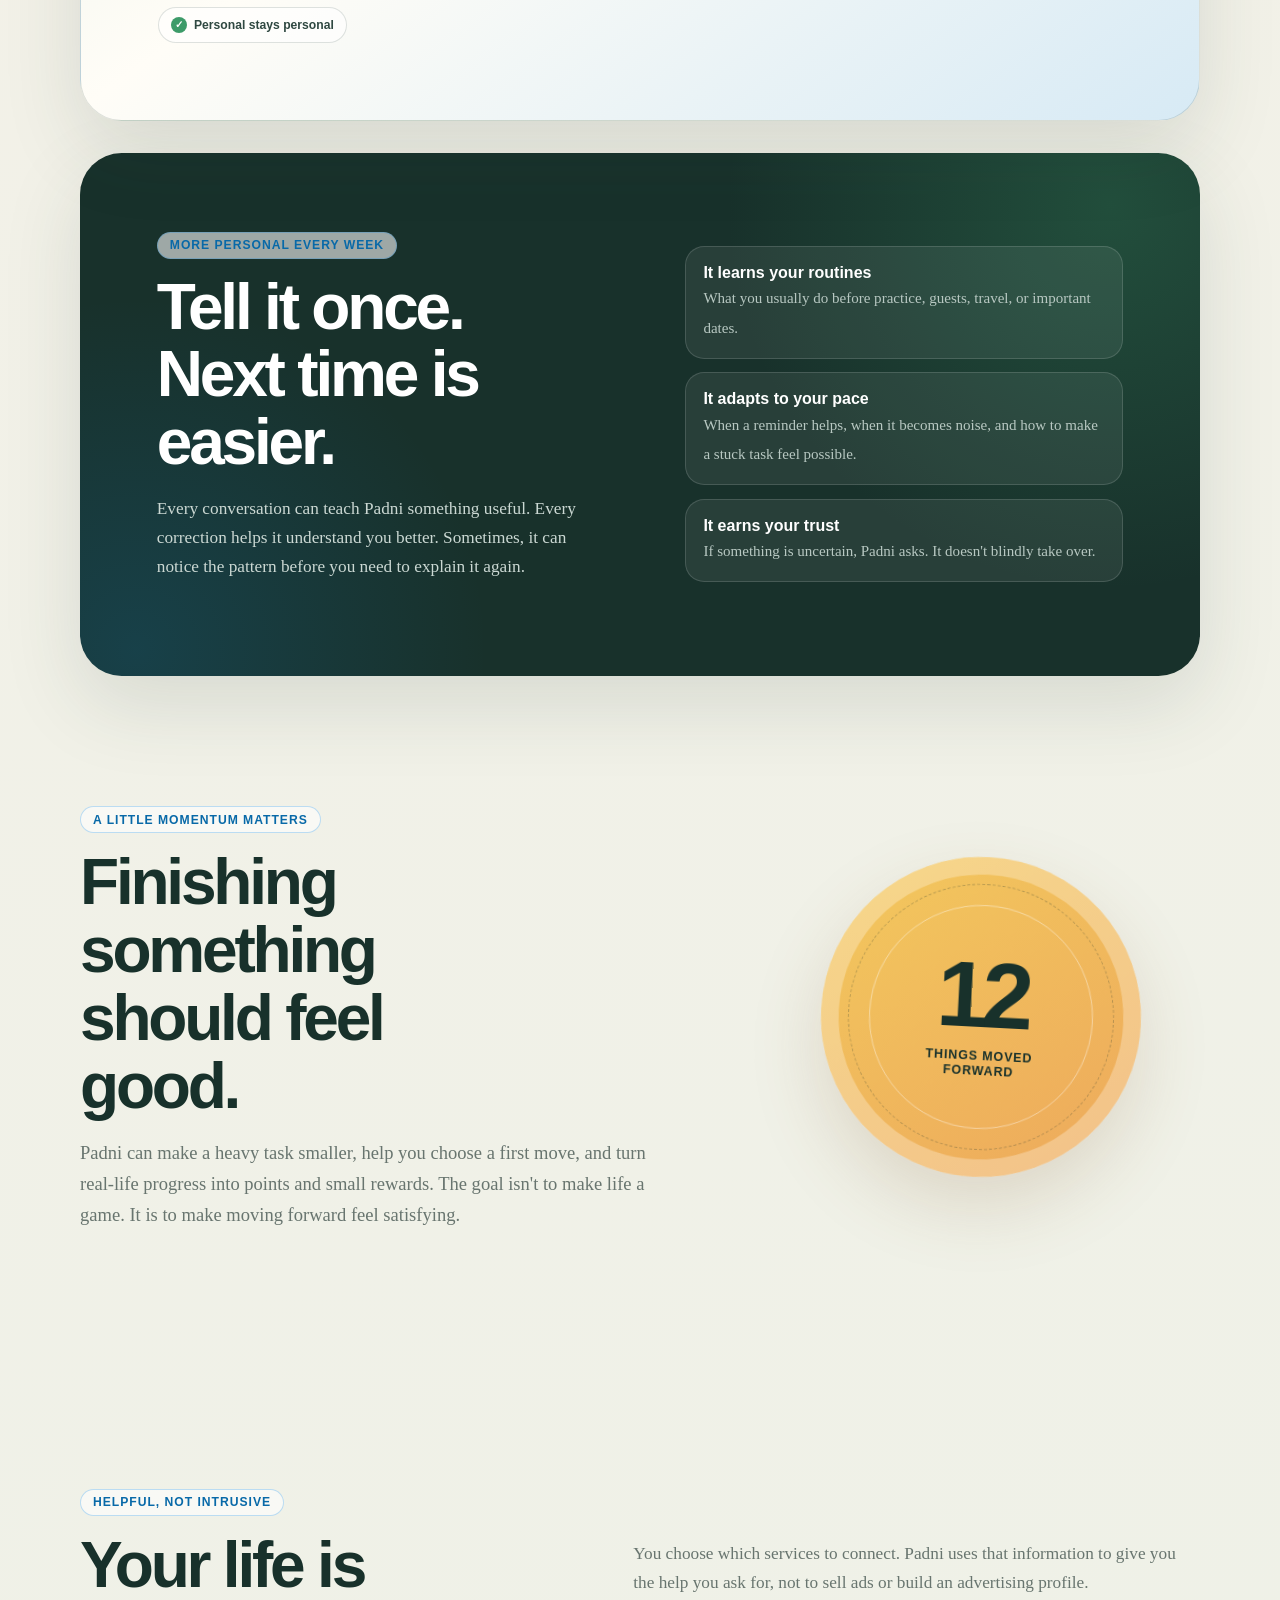
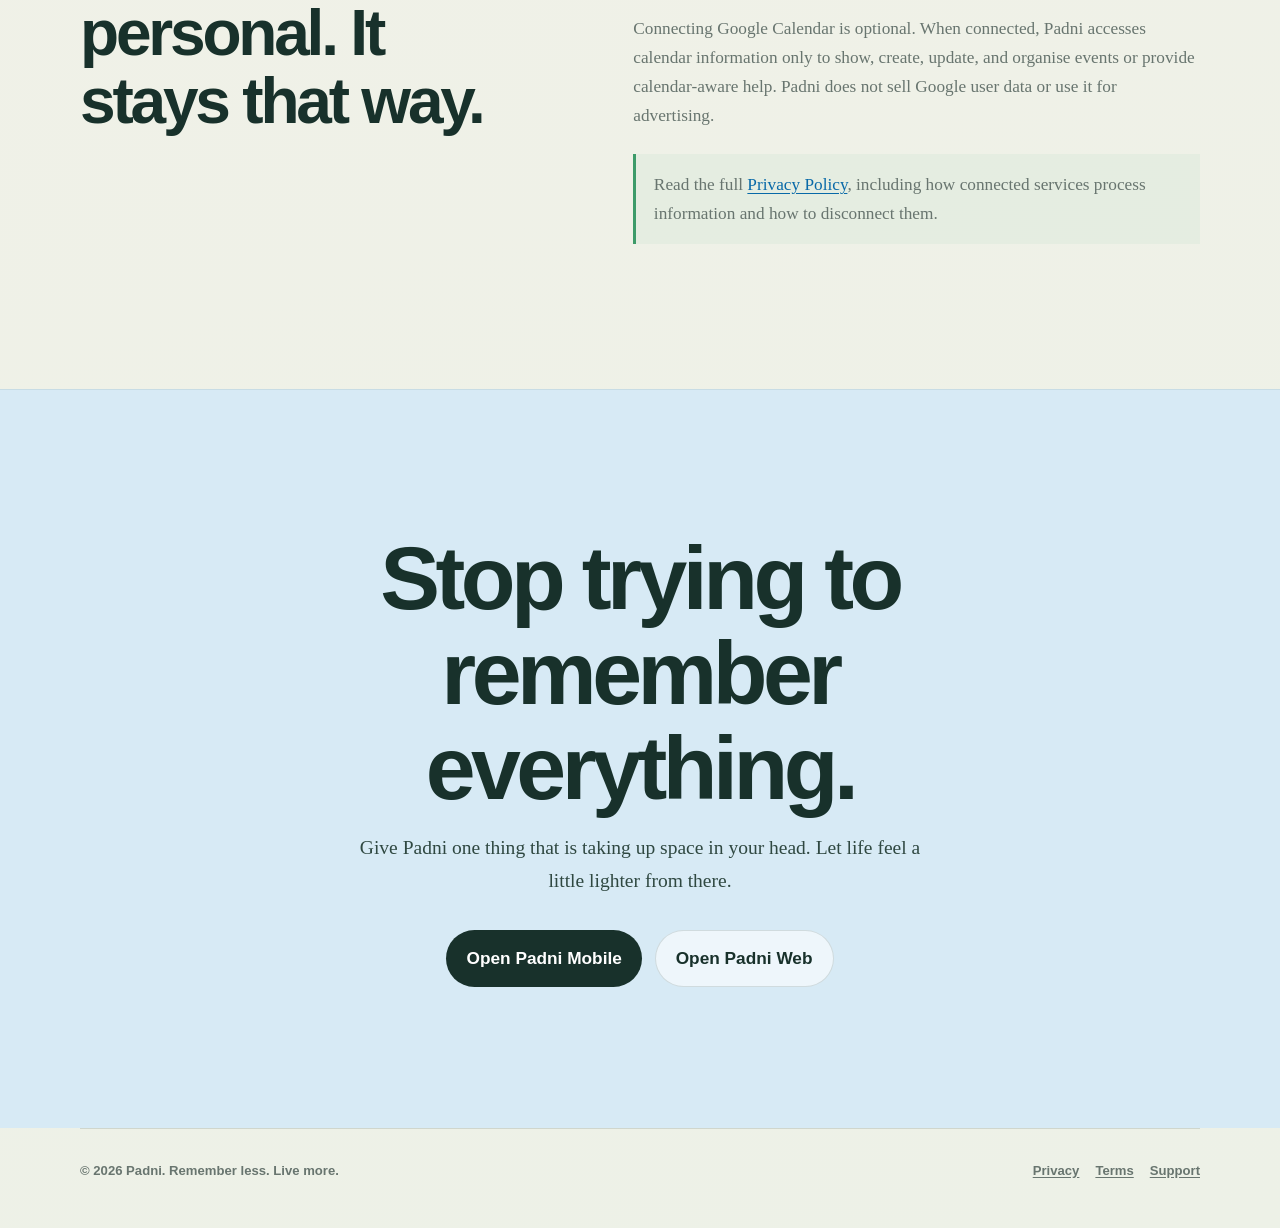
==== commit 5d184b1b: "Use taller mobile showcase proportions" ====
--- a/index.html
+++ b/index.html
@@ -872,7 +872,7 @@
     .phone-gallery {
       position: relative;
       width: min(100%, 48rem);
-      min-height: 32rem;
+      min-height: 36rem;
       display: block;
       margin-inline: auto;
     }
@@ -889,7 +889,7 @@
       position: absolute;
       z-index: 1;
       width: 18rem;
-      height: 28.5rem;
+      height: 32.8rem;
       min-height: 0;
       padding: 2.8rem .7rem 1rem;
       border: .5rem solid #17302a;
@@ -1142,7 +1142,7 @@
       .trust-copy { padding-top: 0; }
       .phone-gallery {
         width: min(100%, 24rem);
-        min-height: 25rem;
+        min-height: 28.2rem;
         display: block;
         margin: 0 auto;
         padding: 0;
@@ -1151,7 +1151,7 @@
       .phone {
         position: absolute;
         width: 13.2rem;
-        height: 22rem;
+        height: 25.3rem;
         min-height: 0;
         padding-inline: .52rem;
         border-width: .38rem;
@@ -1173,8 +1173,8 @@
     }
     @media (max-width: 470px) {
       .hero-actions .button { width: 100%; }
-      .phone-gallery { width: min(100%, 21.5rem); min-height: 22rem; }
-      .phone { width: 11.6rem; height: 19.5rem; min-height: 0; padding-top: 2.5rem; }
+      .phone-gallery { width: min(100%, 21.5rem); min-height: 25rem; }
+      .phone { width: 11.6rem; height: 22.4rem; min-height: 0; padding-top: 2.5rem; }
       .phone:nth-child(1),
       .phone:nth-child(3) { top: 1.5rem; }
       .phone:nth-child(2) { top: 2.1rem; }
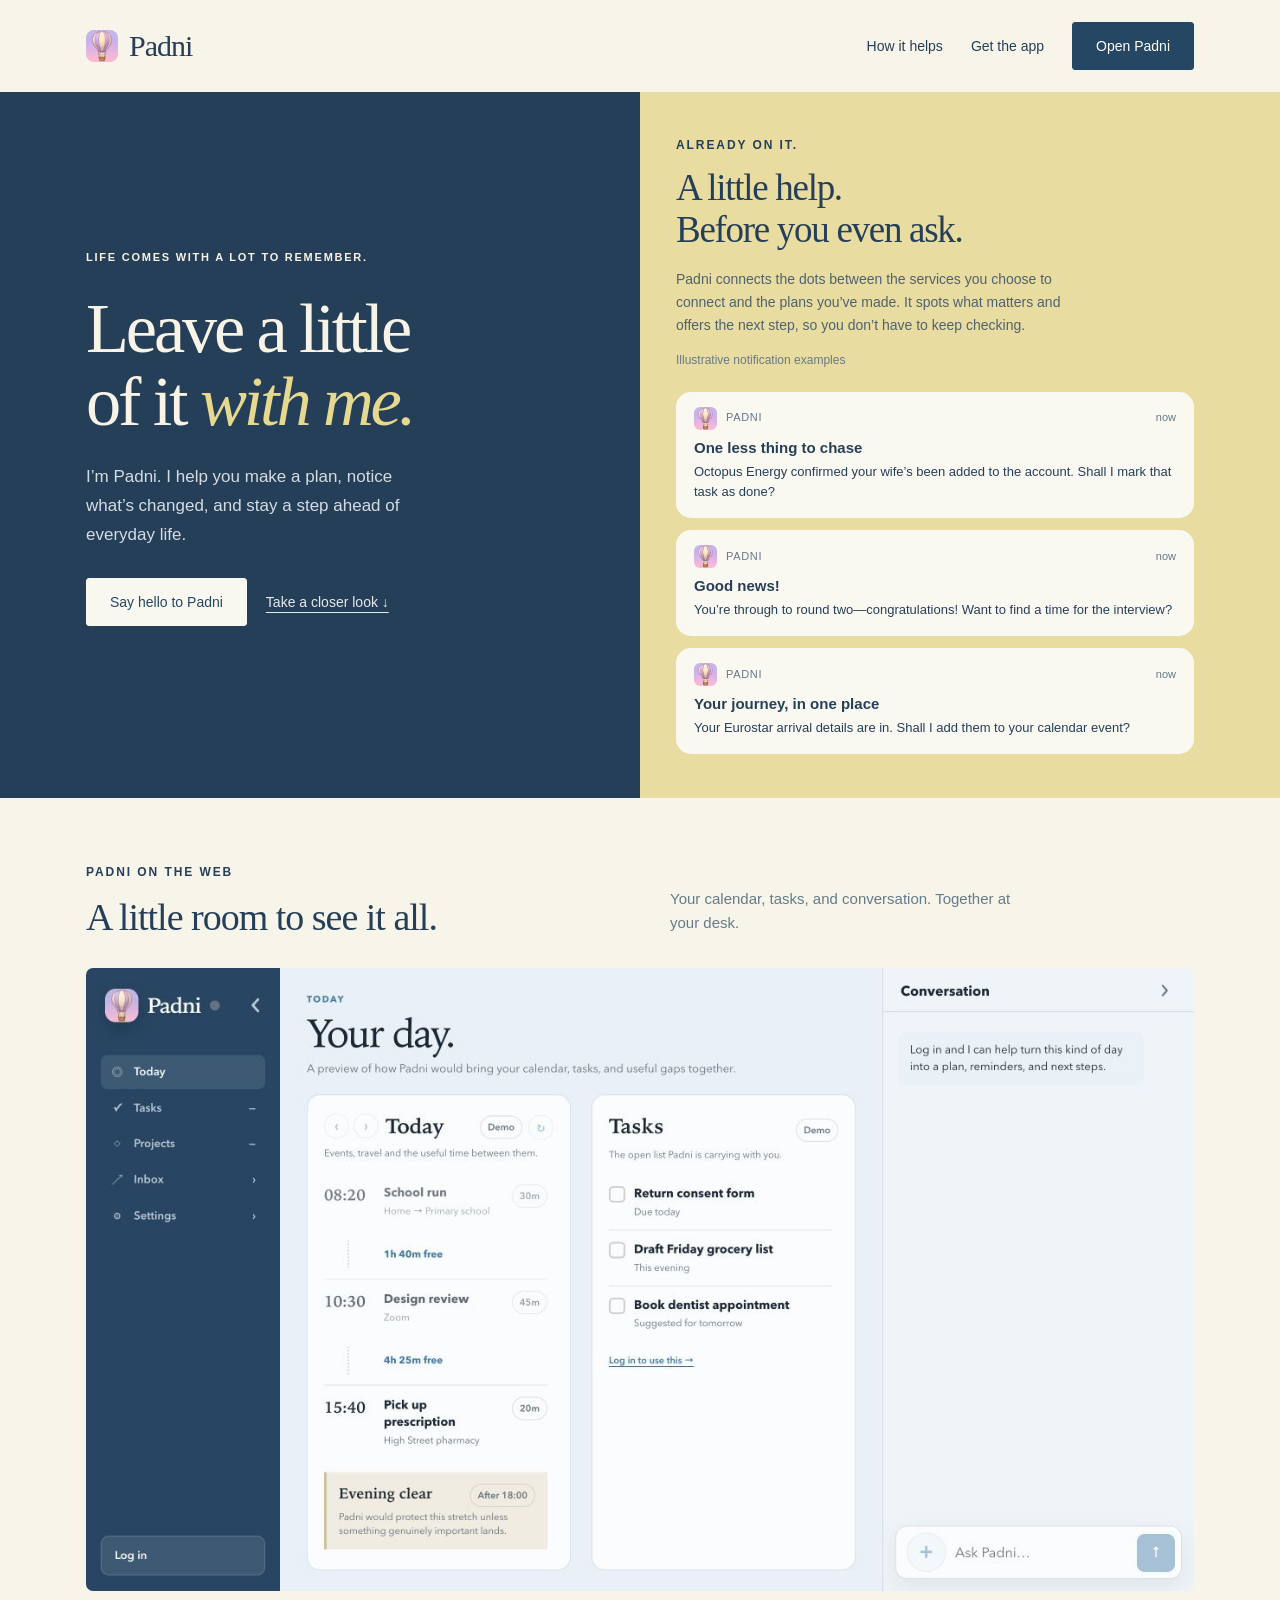
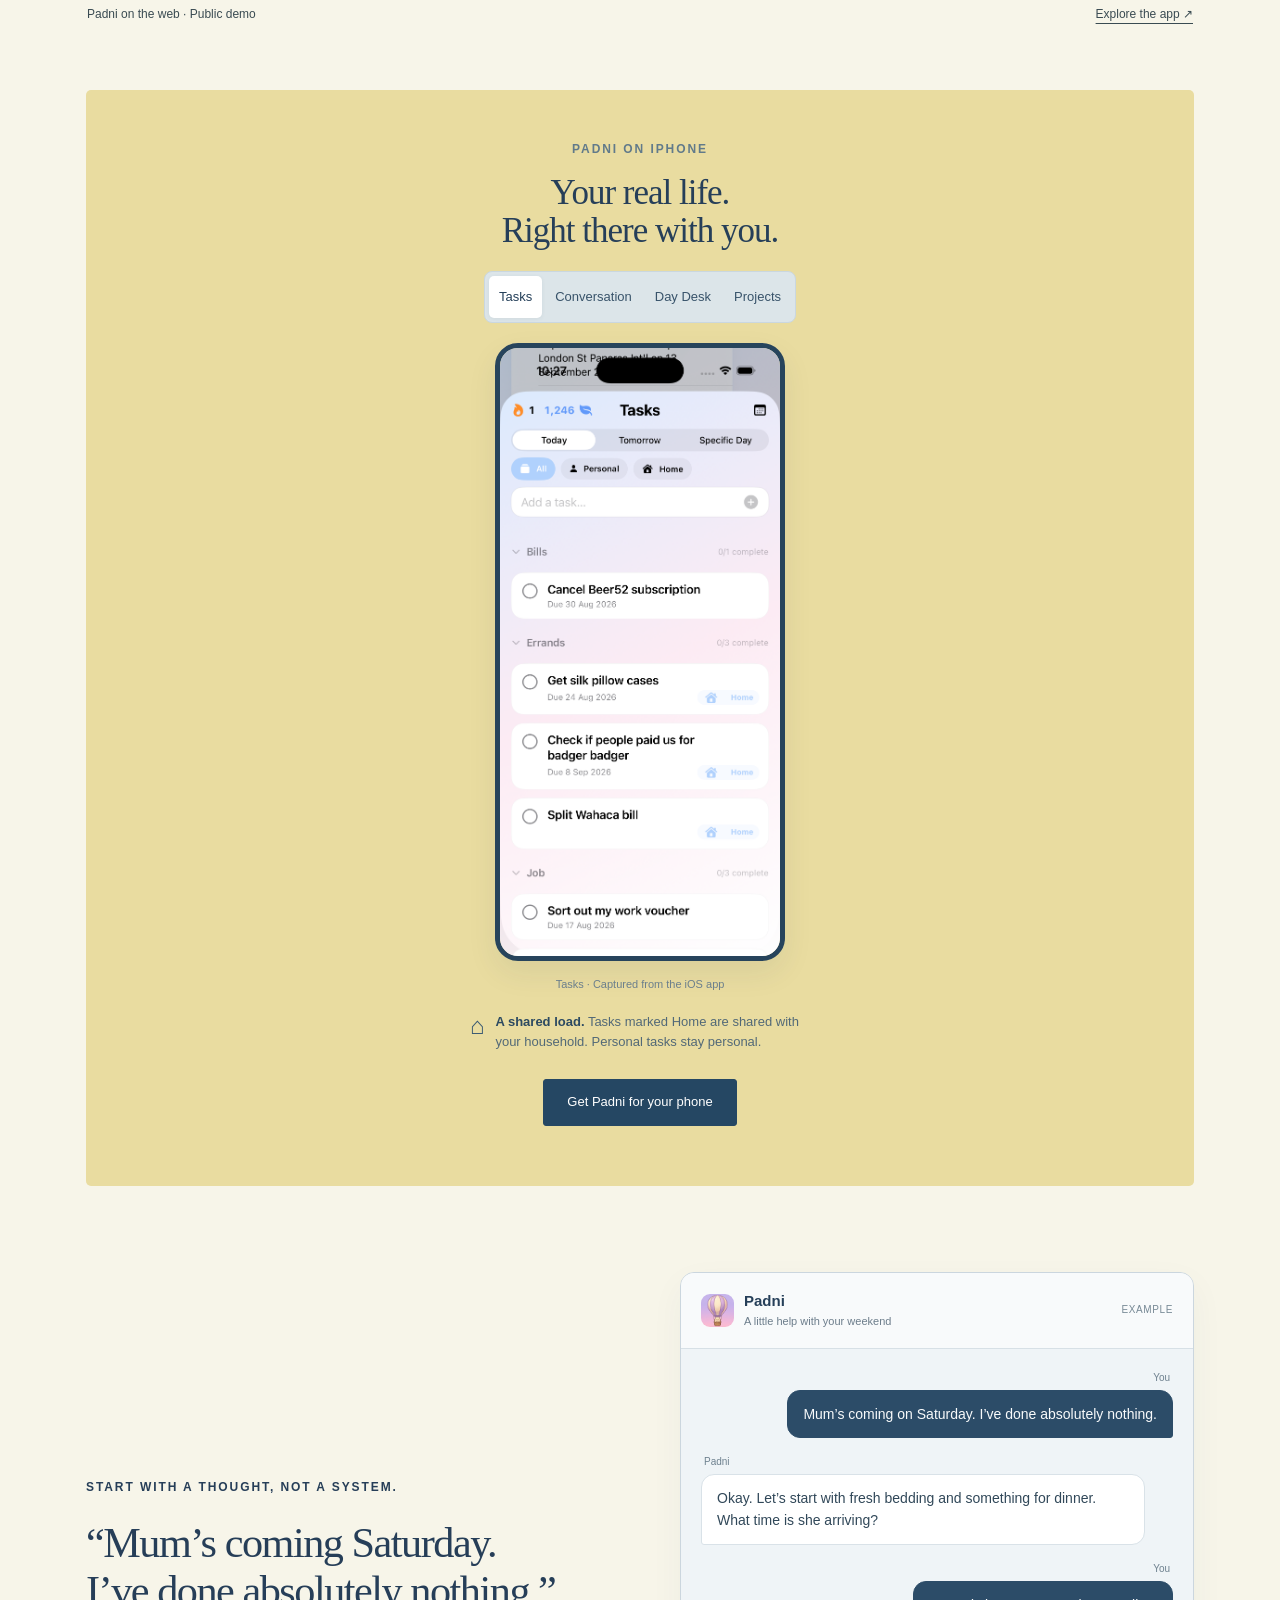
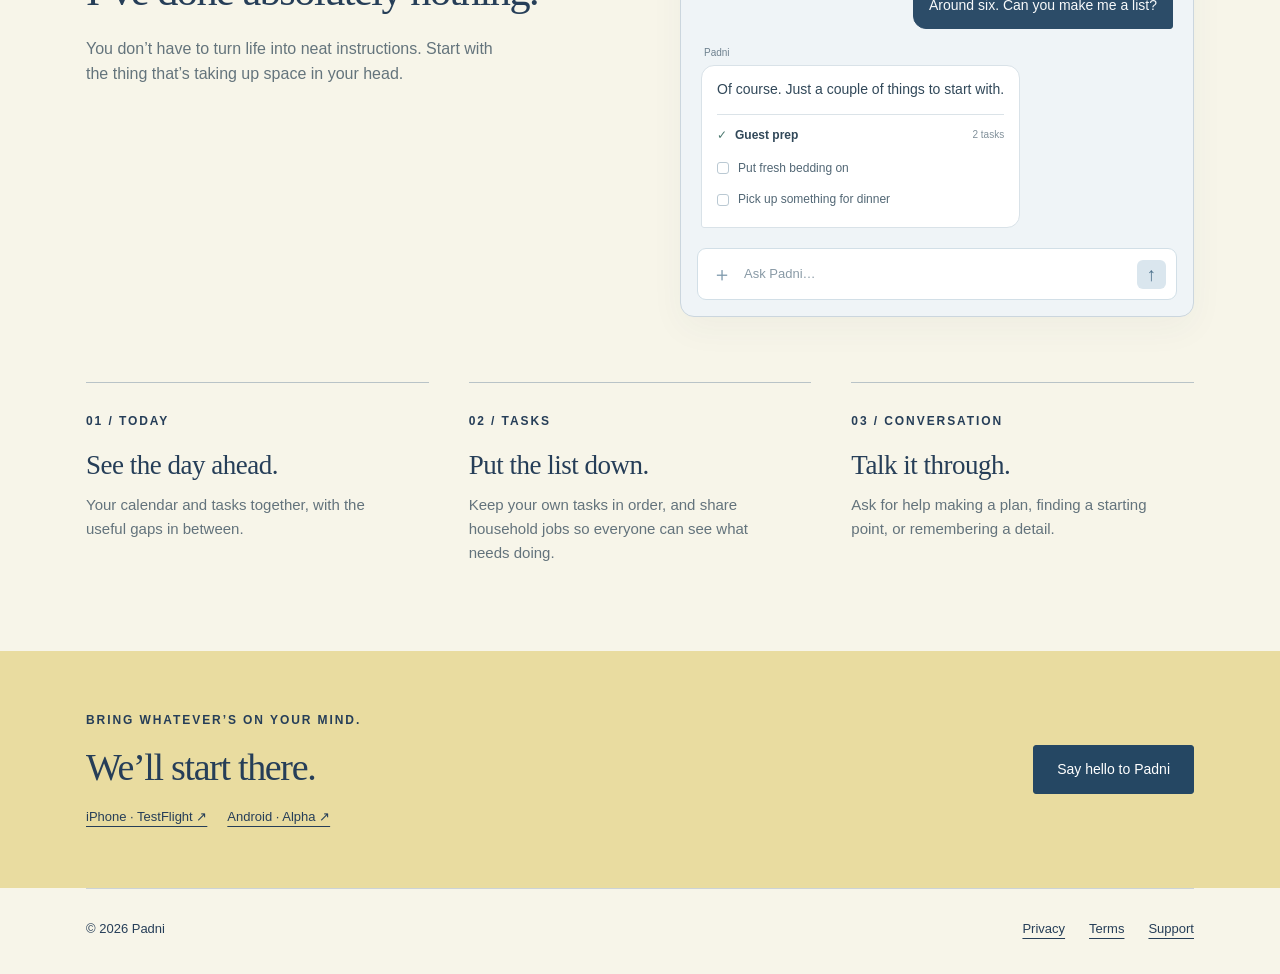
==== commit 7c8ea0a2: "Publish approved Beside you homepage with native iOS previews" ====
--- a/index.html
+++ b/index.html
@@ -1,1541 +1,8 @@
-<!doctype html>
-<html lang="en-GB">
-<head>
-  <meta charset="utf-8" />
-  <meta name="viewport" content="width=device-width, initial-scale=1" />
-  <meta name="description" content="Padni takes the mental load out of everyday life—remembering tasks, plans and important details across iPhone, Android and the web." />
-  <meta name="robots" content="index, follow" />
-  <meta name="theme-color" content="#f4f1e8" />
-  <meta property="og:title" content="Padni | Less mental load. More headspace." />
-  <meta property="og:description" content="Padni takes the mental load out of everyday life—remembering tasks, plans and important details across iPhone, Android and the web." />
-  <meta property="og:type" content="website" />
-  <meta property="og:url" content="https://padni.ai/" />
-  <meta property="og:image" content="https://padni.ai/padni-icon.png" />
-  <meta name="twitter:card" content="summary" />
-  <title>Padni | Less mental load. More headspace.</title>
-  <link rel="canonical" href="https://padni.ai/" />
-  <link rel="icon" type="image/png" sizes="1024x1024" href="/padni-icon.png" />
-  <link rel="shortcut icon" href="/favicon.ico" />
-  <link rel="apple-touch-icon" sizes="180x180" href="/apple-touch-icon.png" />
-  <script type="application/ld+json">
-    {
-      "@context": "https://schema.org",
-      "@type": "SoftwareApplication",
-      "name": "Padni",
-      "applicationCategory": "LifestyleApplication",
-      "operatingSystem": "iOS, Android, Web",
-      "url": "https://padni.ai/",
-      "description": "Padni takes the mental load out of everyday life by remembering tasks, plans and important details."
-    }
-  </script>
-  <script src="/theme.js"></script>
-  <style>
-    :root {
-      color-scheme: light;
-      --paper: #f4f1e8;
-      --paper-bright: #fffdf7;
-      --ink: #18312b;
-      --ink-soft: #2f4841;
-      --muted: #68756f;
-      --line: rgba(24, 49, 43, .14);
-      --blue: #1687d2;
-      --blue-deep: #0869a8;
-      --green: #3d9b69;
-      --green-soft: #dce9dc;
-      --orange: #e97e45;
-      --yellow: #f3c95d;
-      --shadow: 0 28px 80px rgba(42, 62, 54, .13);
-      --display: "Avenir Next", "Trebuchet MS", sans-serif;
-      --body: "Iowan Old Style", "Palatino Linotype", Palatino, Georgia, serif;
-    }
-    * { box-sizing: border-box; }
-    html { scroll-behavior: smooth; }
-    body {
-      margin: 0;
-      color: var(--ink);
-      background:
-        radial-gradient(circle at 6% 3%, rgba(22, 135, 210, .14), transparent 28rem),
-        radial-gradient(circle at 94% 13%, rgba(233, 126, 69, .14), transparent 26rem),
-        linear-gradient(165deg, var(--paper-bright), var(--paper) 62%, #edf1e7);
-      font: 1.08rem/1.68 var(--body);
-      min-height: 100vh;
-    }
-    a { color: var(--blue-deep); text-underline-offset: .18em; }
-    a:focus-visible { outline: 3px solid rgba(11, 134, 232, .35); outline-offset: 4px; border-radius: .35rem; }
-    body > header {
-      width: min(1120px, calc(100% - 2rem));
-      margin: 0 auto;
-      min-height: 5.5rem;
-      display: flex;
-      align-items: center;
-      justify-content: space-between;
-      gap: 1.5rem;
-      font-family: var(--display);
-      position: relative;
-      z-index: 10;
-    }
-    .wordmark {
-      display: inline-flex;
-      align-items: center;
-      gap: .65rem;
-      color: var(--ink);
-      text-decoration: none;
-      font-size: 1.45rem;
-      font-weight: 800;
-      letter-spacing: -.04em;
-    }
-    .wordmark img { width: 2.15rem; height: 2.15rem; border-radius: .7rem; box-shadow: 0 8px 22px rgba(11, 134, 232, .22); }
-    .wordmark i { width: .55rem; height: .55rem; border-radius: 50%; background: var(--green); box-shadow: 0 0 0 .25rem rgba(47, 196, 101, .14); }
-    nav { display: flex; align-items: center; gap: 1.25rem; font-size: .92rem; font-weight: 700; }
-    nav a { color: var(--ink); text-decoration: none; }
-    .nav-cta, .button {
-      display: inline-flex;
-      align-items: center;
-      justify-content: center;
-      border-radius: 999px;
-      padding: .7rem 1.05rem;
-      background: var(--ink);
-      color: white;
-      text-decoration: none;
-      font-family: var(--display);
-      font-weight: 750;
-      transition: transform .2s ease, box-shadow .2s ease, background .2s ease;
-    }
-    .nav-cta:hover, .button:hover { transform: translateY(-2px); box-shadow: 0 12px 28px rgba(24, 49, 43, .2); }
-    main { width: min(1120px, calc(100% - 2rem)); margin: 0 auto; }
-    .hero { padding: clamp(4.2rem, 10vw, 8.5rem) 0 5rem; max-width: 60rem; }
-    .home-hero {
-      min-height: min(840px, calc(100vh - 5.5rem));
-      max-width: none;
-      padding: clamp(3.2rem, 7vw, 6.8rem) 0 clamp(5rem, 9vw, 8rem);
-      display: grid;
-      grid-template-columns: minmax(0, 1.08fr) minmax(21rem, .92fr);
-      align-items: center;
-      gap: clamp(2.5rem, 6vw, 6rem);
-    }
-    .home-hero > * { min-width: 0; }
-    .hero-copy { position: relative; z-index: 2; animation: rise-in .75s both; }
-    .eyebrow {
-      display: inline-flex;
-      border: 1px solid rgba(11, 134, 232, .26);
-      background: rgba(255, 255, 255, .62);
-      color: var(--blue-deep);
-      border-radius: 999px;
-      padding: .42rem .75rem;
-      font: 750 .76rem/1 var(--display);
-      letter-spacing: .08em;
-      text-transform: uppercase;
-    }
-    h1, h2, h3 { font-family: var(--display); letter-spacing: -.05em; line-height: 1.06; }
-    h1 { margin: 1.15rem 0 1.25rem; font-size: clamp(3.3rem, 9vw, 7.4rem); max-width: 10ch; }
-    .home-hero h1 { font-size: clamp(3.8rem, 7.4vw, 7rem); max-width: 11ch; }
-    .home-hero h1 em {
-      color: var(--blue-deep);
-      font-family: var(--body);
-      font-weight: 500;
-      letter-spacing: -.055em;
-    }
-    .hero p { max-width: 42rem; margin: 0; color: var(--muted); font-size: clamp(1.25rem, 2vw, 1.55rem); }
-    .home-hero p { max-width: 35rem; color: var(--ink-soft); }
-    .hero-actions { display: flex; gap: .8rem; flex-wrap: wrap; margin-top: 2rem; }
-    .button { padding: .82rem 1.25rem; }
-    .button.secondary { color: var(--ink); background: rgba(255, 255, 255, .7); border: 1px solid var(--line); }
-    .nav-cta.secondary {
-      color: var(--ink);
-      background: var(--surface-glass);
-      border: 1px solid var(--line);
-    }
-    .nav-label-short { display: none; }
-    .story-link { align-self: center; color: var(--ink-soft); font: 750 .9rem/1.3 var(--display); text-decoration-thickness: 1px; }
-    .headspace-scene {
-      position: relative;
-      min-height: 35rem;
-      display: grid;
-      place-items: center;
-      animation: rise-in .85s .12s both;
-    }
-    .headspace-scene::before {
-      content: "";
-      position: absolute;
-      width: min(31rem, 90%);
-      aspect-ratio: 1;
-      border-radius: 50%;
-      background:
-        radial-gradient(circle at 35% 28%, rgba(255,255,255,.9), transparent 24%),
-        linear-gradient(145deg, #cfe5f3, #e4ead2 58%, #f4d8c3);
-      box-shadow: inset 0 0 0 1px rgba(255,255,255,.7), 0 40px 90px rgba(49,77,66,.15);
-    }
-    .life-stack { position: relative; width: min(27rem, 92%); z-index: 1; }
-    .stack-label {
-      display: inline-flex;
-      align-items: center;
-      gap: .55rem;
-      margin: 0 0 .75rem 1rem;
-      padding: .45rem .7rem;
-      border-radius: 999px;
-      color: var(--ink-soft);
-      background: rgba(255,255,255,.74);
-      font: 750 .73rem/1 var(--display);
-      letter-spacing: .06em;
-      text-transform: uppercase;
-      box-shadow: 0 10px 30px rgba(49,77,66,.1);
-    }
-    .stack-label::before { content: ""; width: .5rem; height: .5rem; border-radius: 50%; background: var(--green); box-shadow: 0 0 0 .22rem rgba(61,155,105,.15); }
-    .life-card {
-      position: relative;
-      padding: 1.25rem 1.35rem;
-      border: 1px solid rgba(255,255,255,.9);
-      border-radius: 1.6rem;
-      background: rgba(255,253,247,.88);
-      box-shadow: 0 20px 55px rgba(49,77,66,.15);
-      backdrop-filter: blur(16px);
-    }
-    .life-card + .life-card { margin-top: -.25rem; }
-    .life-card:nth-of-type(2) { margin-left: 2.2rem; transform: rotate(1.6deg); }
-    .life-card:nth-of-type(3) { margin-right: 1.6rem; transform: rotate(-1.2deg); }
-    .life-card small { display: block; color: var(--muted); font: 700 .72rem/1.2 var(--display); letter-spacing: .06em; text-transform: uppercase; }
-    .life-card strong { display: block; margin: .35rem 0 .25rem; font: 800 1.05rem/1.25 var(--display); letter-spacing: -.025em; }
-    .life-card p { margin: 0; color: var(--muted); font-size: .94rem; line-height: 1.45; }
-    .handled { display: inline-flex; align-items: center; gap: .35rem; margin-top: .65rem; color: #287d52; font: 750 .75rem/1 var(--display); }
-    .handled::before { content: "\2713"; display: grid; place-items: center; width: 1.05rem; height: 1.05rem; color: white; background: var(--green); border-radius: 50%; font-size: .7rem; }
-    .section { padding: clamp(5rem, 10vw, 9rem) 0; }
-    .section-heading { max-width: 53rem; }
-    .section-heading h2 { margin: 1rem 0 1.25rem; font-size: clamp(2.7rem, 6vw, 5.6rem); }
-    .section-heading p { max-width: 43rem; margin: 0; color: var(--muted); font-size: clamp(1.16rem, 2vw, 1.4rem); }
-    .problem { border-top: 1px solid var(--line); }
-    .problem .section-heading h2 { max-width: 13ch; }
-    .load-list {
-      margin-top: 3rem;
-      display: grid;
-      grid-template-columns: repeat(4, 1fr);
-      gap: .7rem;
-    }
-    .load-list span {
-      min-height: 7rem;
-      display: flex;
-      align-items: flex-end;
-      padding: 1rem;
-      border: 1px solid rgba(255,255,255,.8);
-      border-radius: 1.2rem;
-      background: rgba(255,255,255,.5);
-      color: var(--ink-soft);
-      font: 750 .92rem/1.25 var(--display);
-    }
-    .load-list span:nth-child(3n+1) { background: rgba(220,233,220,.62); }
-    .load-list span:nth-child(3n+2) { background: rgba(207,229,243,.58); }
-    .load-list span:nth-child(3n) { background: rgba(244,216,195,.52); }
-    .moments { width: 100vw; margin-left: calc(50% - 50vw); padding-inline: max(1rem, calc((100vw - 1120px) / 2)); background: #fdfbf5; border-block: 1px solid var(--line); }
-    .moments-grid { display: grid; grid-template-columns: repeat(2, 1fr); gap: 1rem; margin-top: 3rem; }
-    .moment {
-      min-height: 21rem;
-      display: flex;
-      flex-direction: column;
-      justify-content: space-between;
-      border-radius: 2rem;
-      padding: clamp(1.5rem, 4vw, 2.5rem);
-      overflow: hidden;
-      position: relative;
-    }
-    .moment::after { content: ""; position: absolute; width: 13rem; height: 13rem; right: -4rem; bottom: -5rem; border-radius: 50%; border: 2.4rem solid rgba(255,255,255,.25); }
-    .moment:nth-child(1) { background: #dce9dc; }
-    .moment:nth-child(2) { background: #d7eaf5; }
-    .moment:nth-child(3) { background: #f5ddca; }
-    .moment:nth-child(4) { background: #efe5b9; }
-    .moment-number { color: rgba(24,49,43,.58); font: 800 .75rem/1 var(--display); letter-spacing: .08em; }
-    .moment h3 { position: relative; z-index: 1; max-width: 12ch; margin: 2.5rem 0 .8rem; font-size: clamp(1.9rem, 3vw, 2.8rem); }
-    .moment p { position: relative; z-index: 1; max-width: 30rem; margin: 0; color: var(--ink-soft); }
-    .how-grid { display: grid; grid-template-columns: repeat(3, 1fr); gap: 1rem; margin-top: 3rem; }
-    .how-card { padding: 1.6rem; border-top: 1px solid var(--line); }
-    .how-card .number { color: var(--orange); font: 800 .75rem/1 var(--display); letter-spacing: .08em; }
-    .how-card h3 { margin: 2.2rem 0 .75rem; font-size: 1.8rem; }
-    .how-card p { margin: 0; color: var(--muted); }
-    .households {
-      position: relative;
-      isolation: isolate;
-      display: grid;
-      grid-template-columns: .88fr 1.12fr;
-      gap: clamp(2.5rem, 7vw, 6.5rem);
-      align-items: center;
-      margin: 2rem 0 0;
-      padding: clamp(2.2rem, 6vw, 5rem);
-      border: 1px solid var(--household-border);
-      border-radius: 2.6rem;
-      background: var(--household-background);
-      box-shadow: var(--shadow);
-      overflow: hidden;
-    }
-    .households::before {
-      content: "";
-      position: absolute;
-      z-index: -1;
-      width: 24rem;
-      height: 24rem;
-      right: -8rem;
-      top: -10rem;
-      border: 4.2rem solid var(--household-orbit);
-      border-radius: 50%;
-      transform: rotate(-12deg);
-    }
-    .household-copy h2 {
-      max-width: 10ch;
-      margin: .9rem 0 1rem;
-      font-size: clamp(2.7rem, 5vw, 4.8rem);
-    }
-    .household-copy > p { color: var(--muted); }
-    .household-points {
-      display: flex;
-      flex-wrap: wrap;
-      gap: .55rem;
-      margin-top: 1.6rem;
-    }
-    .household-points span {
-      display: inline-flex;
-      align-items: center;
-      gap: .45rem;
-      padding: .55rem .75rem;
-      border: 1px solid var(--household-chip-border);
-      border-radius: 999px;
-      color: var(--ink-soft);
-      background: var(--household-chip);
-      font: 750 .76rem/1.2 var(--display);
-    }
-    .household-points span::before {
-      content: "\2713";
-      display: grid;
-      place-items: center;
-      width: 1rem;
-      height: 1rem;
-      border-radius: 50%;
-      color: white;
-      background: var(--green);
-      font-size: .65rem;
-    }
-    .household-board {
-      position: relative;
-      padding: clamp(1.2rem, 3vw, 1.7rem);
-      border: 1px solid var(--household-board-border);
-      border-radius: 1.8rem;
-      background: var(--household-board);
-      box-shadow: 0 24px 60px rgba(55, 68, 51, .14);
-      backdrop-filter: blur(18px);
-      -webkit-backdrop-filter: blur(18px);
-      transform: rotate(1.2deg);
-    }
-    .household-board-header {
-      display: flex;
-      align-items: center;
-      justify-content: space-between;
-      gap: 1rem;
-      margin-bottom: 1.2rem;
-      font-family: var(--display);
-    }
-    .household-board-header small {
-      display: block;
-      color: var(--muted);
-      font-size: .7rem;
-      font-weight: 750;
-      letter-spacing: .08em;
-      text-transform: uppercase;
-    }
-    .household-board-header strong {
-      display: block;
-      margin-top: .25rem;
-      font-size: 1.2rem;
-      letter-spacing: -.025em;
-    }
-    .member-stack { display: flex; padding-right: .4rem; }
-    .member {
-      width: 2.25rem;
-      height: 2.25rem;
-      display: grid;
-      place-items: center;
-      margin-right: -.45rem;
-      border: 3px solid var(--household-board);
-      border-radius: 50%;
-      color: var(--ink);
-      background: var(--moment-blue);
-      font: 800 .72rem/1 var(--display);
-    }
-    .member:nth-child(2) { background: var(--moment-orange); }
-    .shared-task {
-      display: grid;
-      grid-template-columns: auto 1fr auto;
-      gap: .8rem;
-      align-items: center;
-      padding: 1rem 0;
-      border-top: 1px solid var(--line);
-    }
-    .task-check {
-      width: 1.45rem;
-      height: 1.45rem;
-      display: grid;
-      place-items: center;
-      border: 2px solid var(--task-check-border);
-      border-radius: 50%;
-      color: transparent;
-      font: 800 .72rem/1 var(--display);
-    }
-    .shared-task.done .task-check {
-      border-color: var(--green);
-      color: white;
-      background: var(--green);
-    }
-    .shared-task-copy strong {
-      display: block;
-      font: 780 .95rem/1.3 var(--display);
-      letter-spacing: -.018em;
-    }
-    .shared-task-copy span {
-      display: block;
-      margin-top: .18rem;
-      color: var(--muted);
-      font-size: .82rem;
-      line-height: 1.3;
-    }
-    .shared-task.done .shared-task-copy strong {
-      color: var(--muted);
-      text-decoration: line-through;
-      text-decoration-thickness: 1px;
-    }
-    .task-owner {
-      padding: .42rem .58rem;
-      border-radius: 999px;
-      color: var(--ink-soft);
-      background: var(--household-owner);
-      font: 750 .7rem/1 var(--display);
-      white-space: nowrap;
-    }
-    .household-note {
-      margin: 1rem 0 0;
-      padding: .85rem 1rem;
-      border-radius: 1rem;
-      color: var(--ink-soft);
-      background: var(--household-note);
-      font-size: .86rem;
-      line-height: 1.45;
-    }
-    .household-note strong {
-      color: var(--blue-deep);
-      font-family: var(--display);
-    }
-    .personal {
-      display: grid;
-      grid-template-columns: 1fr 1fr;
-      gap: clamp(2rem, 7vw, 6rem);
-      align-items: center;
-      margin: 2rem 0 0;
-      padding: clamp(2.2rem, 6vw, 5rem);
-      border-radius: 2.6rem;
-      color: white;
-      background:
-        radial-gradient(circle at 92% 10%, rgba(61,155,105,.33), transparent 24rem),
-        radial-gradient(circle at 5% 95%, rgba(22,135,210,.2), transparent 22rem),
-        #18312b;
-      box-shadow: var(--shadow);
-    }
-    .personal h2 { max-width: 10ch; margin: .9rem 0 1rem; font-size: clamp(2.7rem, 5vw, 4.8rem); }
-    .personal p { color: #cbd8d3; }
-    .learning-list { display: grid; gap: .85rem; }
-    .learning-item { padding: 1rem 1.1rem; border: 1px solid rgba(255,255,255,.14); border-radius: 1.2rem; background: rgba(255,255,255,.07); }
-    .learning-item strong { display: block; font: 780 1rem/1.3 var(--display); }
-    .learning-item span { color: #b8c8c2; font-size: .94rem; }
-    .motivation {
-      display: grid;
-      grid-template-columns: 1.15fr .85fr;
-      gap: clamp(2rem, 7vw, 6rem);
-      align-items: center;
-      padding: clamp(5rem, 10vw, 8rem) 0;
-    }
-    .motivation h2 { max-width: 12ch; margin: 1rem 0; font-size: clamp(2.7rem, 5vw, 4.8rem); }
-    .motivation p { max-width: 39rem; margin: 0; color: var(--muted); font-size: 1.16rem; }
-    .progress-token {
-      width: min(20rem, 78vw);
-      aspect-ratio: 1;
-      justify-self: center;
-      display: grid;
-      place-items: center;
-      position: relative;
-      border-radius: 50%;
-      background: linear-gradient(145deg, #f3c95d, #eda85c);
-      box-shadow: inset 0 0 0 1.1rem rgba(255,255,255,.28), 0 30px 70px rgba(129,91,44,.17);
-      transform: rotate(3deg);
-    }
-    .progress-token::before, .progress-token::after { content: ""; position: absolute; border-radius: 50%; border: 1px dashed rgba(24,49,43,.28); }
-    .progress-token::before { inset: 1.7rem; }
-    .progress-token::after { inset: 3rem; border-style: solid; border-color: rgba(255,255,255,.42); }
-    .progress-token div { position: relative; z-index: 1; max-width: 10rem; text-align: center; font-family: var(--display); }
-    .progress-token strong { display: block; font-size: clamp(3.6rem, 8vw, 5.8rem); letter-spacing: -.07em; line-height: .9; }
-    .progress-token span { display: block; margin-top: .7rem; font-size: .78rem; font-weight: 800; line-height: 1.25; letter-spacing: .07em; text-transform: uppercase; }
-    .web-app-showcase {
-      width: 100vw;
-      margin-left: calc(50% - 50vw);
-      padding: clamp(5.5rem, 10vw, 9rem) max(1rem, calc((100vw - 1120px) / 2));
-      color: #f5faf7;
-      background:
-        radial-gradient(circle at 8% 14%, rgba(22, 135, 210, .3), transparent 28rem),
-        radial-gradient(circle at 92% 78%, rgba(233, 126, 69, .23), transparent 27rem),
-        #142823;
-      overflow: hidden;
-    }
-    .web-app-heading {
-      display: grid;
-      grid-template-columns: minmax(0, 1fr) auto;
-      gap: 2rem;
-      align-items: end;
-      margin-bottom: clamp(2.5rem, 6vw, 4.5rem);
-    }
-    .web-app-heading h2 {
-      max-width: 12ch;
-      margin: 1rem 0 1.1rem;
-      color: white;
-      font-size: clamp(3rem, 6vw, 5.7rem);
-    }
-    .web-app-heading p {
-      max-width: 43rem;
-      margin: 0;
-      color: #cbd9d4;
-      font-size: 1.18rem;
-    }
-    .web-app-heading .button {
-      flex: 0 0 auto;
-      color: #10231e;
-      background: #f7fbf8;
-    }
-    .web-preview-stage {
-      position: relative;
-      padding: clamp(.45rem, 1.4vw, 1rem);
-      border: 1px solid rgba(255,255,255,.16);
-      border-radius: clamp(1.35rem, 3vw, 2.2rem);
-      background: rgba(255,255,255,.07);
-      box-shadow: 0 40px 100px rgba(0,0,0,.32);
-    }
-    .web-preview-stage::before {
-      content: "";
-      position: absolute;
-      inset: 9% 6% -8%;
-      z-index: 0;
-      border-radius: 50%;
-      background: linear-gradient(135deg, rgba(146,205,238,.23), rgba(223,202,229,.18), rgba(242,189,158,.2));
-      filter: blur(48px);
-    }
-    .web-capture {
-      position: relative;
-      z-index: 1;
-      margin: 0;
-      overflow: hidden;
-      border: 1px solid rgba(255,255,255,.58);
-      border-radius: clamp(1rem, 2.5vw, 1.7rem);
-      background: #eaf2f8;
-      box-shadow: 0 30px 80px rgba(0,0,0,.28);
-    }
-    .web-capture-bar {
-      height: 3rem;
-      display: grid;
-      grid-template-columns: auto minmax(8rem, 26rem) auto;
-      gap: 1rem;
-      align-items: center;
-      padding: 0 1rem;
-      color: #68716e;
-      border-bottom: 1px solid rgba(31,42,39,.1);
-      background: rgba(255,255,255,.96);
-      font-family: var(--display);
-    }
-    .web-capture-bar strong {
-      justify-self: end;
-      color: #17302a;
-      font-size: .68rem;
-    }
-    .web-capture img {
-      display: block;
-      width: 100%;
-      height: auto;
-      aspect-ratio: 36 / 25;
-      object-fit: cover;
-      object-position: top center;
-    }
-    .web-browser {
-      position: relative;
-      z-index: 1;
-      overflow: hidden;
-      border: 1px solid rgba(255,255,255,.6);
-      border-radius: clamp(1rem, 2.5vw, 1.7rem);
-      background: #f8f8fc;
-      box-shadow: 0 30px 80px rgba(0,0,0,.28);
-      font-family: var(--display);
-    }
-    .web-browser-bar {
-      height: 3rem;
-      display: grid;
-      grid-template-columns: auto minmax(8rem, 26rem) auto;
-      gap: 1rem;
-      align-items: center;
-      padding: 0 1rem;
-      color: #68716e;
-      border-bottom: 1px solid rgba(31,42,39,.1);
-      background: rgba(255,255,255,.94);
-    }
-    .web-browser-dots { display: flex; gap: .38rem; }
-    .web-browser-dots i { width: .62rem; height: .62rem; border-radius: 50%; background: #ef7f6d; }
-    .web-browser-dots i:nth-child(2) { background: #edc55d; }
-    .web-browser-dots i:nth-child(3) { background: #62c887; }
-    .web-address {
-      overflow: hidden;
-      padding: .38rem .8rem;
-      border-radius: 999px;
-      background: #f0f1f4;
-      font-size: .68rem;
-      text-overflow: ellipsis;
-      white-space: nowrap;
-    }
-    .web-connected {
-      display: inline-flex;
-      align-items: center;
-      justify-self: end;
-      gap: .35rem;
-      font-size: .66rem;
-      font-weight: 750;
-    }
-    .web-connected::before { content: ""; width: .5rem; height: .5rem; border-radius: 50%; background: #2fc465; }
-    .web-shell {
-      display: grid;
-      grid-template-columns: 4.6rem minmax(0, 1fr);
-      min-height: 37rem;
-      color: #171b1a;
-      background:
-        linear-gradient(155deg, rgba(218,230,252,.8), rgba(255,238,241,.72) 68%),
-        #f7f7fb;
-    }
-    .web-sidebar {
-      display: flex;
-      flex-direction: column;
-      align-items: center;
-      gap: .62rem;
-      padding: 1.1rem .65rem;
-      border-right: 1px solid rgba(31,42,39,.08);
-      background: rgba(255,255,255,.66);
-    }
-    .web-logo {
-      display: grid;
-      width: 2.55rem;
-      height: 2.55rem;
-      margin-bottom: .65rem;
-      place-items: center;
-      border-radius: .82rem;
-      color: white;
-      background: #17302a;
-      font-size: .92rem;
-      font-weight: 850;
-      box-shadow: 0 10px 25px rgba(23,48,42,.2);
-    }
-    .web-nav-icon {
-      display: grid;
-      width: 2.45rem;
-      height: 2.45rem;
-      place-items: center;
-      border-radius: .85rem;
-      color: #747d7a;
-      background: rgba(255,255,255,.64);
-      font-size: .92rem;
-      font-weight: 800;
-    }
-    .web-nav-icon.active { color: #087bd0; background: #e7f3fc; }
-    .web-nav-icon.settings { margin-top: auto; }
-    .web-workspace { min-width: 0; padding: clamp(1rem, 2.4vw, 1.65rem); }
-    .web-workspace-header {
-      display: flex;
-      align-items: center;
-      justify-content: space-between;
-      gap: 1rem;
-      margin-bottom: 1.1rem;
-    }
-    .web-workspace-header strong { font-size: 1.18rem; letter-spacing: -.035em; }
-    .web-workspace-header span {
-      padding: .4rem .65rem;
-      border: 1px solid rgba(31,42,39,.08);
-      border-radius: 999px;
-      color: #68716e;
-      background: rgba(255,255,255,.66);
-      font-size: .61rem;
-      font-weight: 700;
-    }
-    .web-panels {
-      display: grid;
-      grid-template-columns: minmax(17rem, 1.2fr) repeat(2, minmax(12rem, .8fr));
-      gap: .8rem;
-      align-items: stretch;
-    }
-    .web-panel {
-      min-width: 0;
-      min-height: 29rem;
-      padding: .9rem;
-      border: 1px solid rgba(31,42,39,.1);
-      border-radius: 1.2rem;
-      background: rgba(255,255,255,.7);
-      box-shadow: 0 14px 34px rgba(49,77,66,.08);
-    }
-    .web-panel-head {
-      display: flex;
-      align-items: center;
-      justify-content: space-between;
-      gap: .7rem;
-      margin-bottom: .85rem;
-    }
-    .web-panel-head strong { font-size: .85rem; letter-spacing: -.02em; }
-    .web-panel-head small { color: #838b88; font-size: .55rem; font-weight: 700; }
-    .web-chat {
-      display: flex;
-      flex-direction: column;
-    }
-    .web-bubble {
-      max-width: 88%;
-      margin-bottom: .55rem;
-      padding: .65rem .72rem;
-      border-radius: .9rem .9rem .9rem .28rem;
-      color: #2b3330;
-      background: #f0edf2;
-      font-size: .63rem;
-      line-height: 1.45;
-    }
-    .web-bubble.user {
-      align-self: flex-end;
-      color: white;
-      border-radius: .9rem .9rem .28rem .9rem;
-      background: #0b86e8;
-    }
-    .web-calendar-card {
-      margin: .1rem 0 .6rem;
-      padding: .7rem;
-      border: 1px solid rgba(31,42,39,.09);
-      border-radius: .9rem;
-      background: rgba(255,255,255,.9);
-    }
-    .web-calendar-card > strong { display: block; margin-bottom: .35rem; font-size: .68rem; }
-    .web-event {
-      display: grid;
-      grid-template-columns: 3.2rem minmax(0,1fr);
-      gap: .5rem;
-      padding: .3rem 0;
-      color: #777f7c;
-      font-size: .55rem;
-    }
-    .web-event strong { color: #222a27; font-size: .57rem; }
-    .web-composer {
-      margin-top: auto;
-      padding: .58rem .7rem;
-      border: 1px solid rgba(31,42,39,.11);
-      border-radius: 999px;
-      color: #9aa09e;
-      background: rgba(255,255,255,.84);
-      font-size: .58rem;
-    }
-    .web-list-group {
-      display: flex;
-      justify-content: space-between;
-      margin: .8rem .12rem .4rem;
-      color: #717a77;
-      font-size: .57rem;
-      font-weight: 780;
-    }
-    .web-list-item {
-      display: grid;
-      grid-template-columns: 1.05rem minmax(0,1fr);
-      gap: .48rem;
-      align-items: center;
-      margin-bottom: .42rem;
-      padding: .62rem;
-      border-radius: .85rem;
-      background: rgba(255,255,255,.84);
-      font-size: .59rem;
-      font-weight: 750;
-      line-height: 1.28;
-    }
-    .web-list-item small { display: block; margin-top: .12rem; color: #969c9a; font-size: .48rem; font-weight: 650; }
-    .web-check { width: 1rem; height: 1rem; border: 1.5px solid #939b98; border-radius: 50%; }
-    .web-check.done { display: grid; place-items: center; color: white; border-color: #2fc465; background: #2fc465; font-size: .58rem; }
-    .web-project-row {
-      display: grid;
-      grid-template-columns: 1.5rem minmax(0,1fr) auto;
-      gap: .5rem;
-      align-items: center;
-      margin-bottom: .5rem;
-      padding: .65rem;
-      border-radius: .9rem;
-      background: rgba(255,255,255,.84);
-    }
-    .web-project-symbol {
-      display: grid;
-      width: 1.5rem;
-      height: 1.5rem;
-      place-items: center;
-      border-radius: .5rem;
-      color: #24ae59;
-      background: #e5f8eb;
-      font-size: .67rem;
-      font-weight: 850;
-    }
-    .web-project-row strong,
-    .web-project-row small { display: block; }
-    .web-project-row strong {
-      overflow: hidden;
-      font-size: .57rem;
-      line-height: 1.28;
-      text-overflow: ellipsis;
-      white-space: nowrap;
-    }
-    .web-project-row small { margin-top: .12rem; color: #969c9a; font-size: .47rem; }
-    .web-project-row > span:last-child { color: #a1a7a5; font-size: .75rem; }
-    .mobile-app {
-      width: 100vw;
-      margin-left: calc(50% - 50vw);
-      padding: clamp(5.5rem, 10vw, 9rem) max(1rem, calc((100vw - 1120px) / 2));
-      color: var(--ink);
-      background:
-        radial-gradient(circle at 12% 20%, rgba(22, 135, 210, .2), transparent 28rem),
-        radial-gradient(circle at 88% 78%, rgba(233, 126, 69, .18), transparent 28rem),
-        var(--moments-background);
-      border-block: 1px solid var(--line);
-      overflow: hidden;
-    }
-    .mobile-app-layout {
-      display: grid;
-      grid-template-columns: minmax(18rem, .72fr) minmax(35rem, 1.28fr);
-      gap: clamp(2.5rem, 5vw, 4.5rem);
-      align-items: center;
-    }
-    .mobile-app h2 {
-      max-width: 11ch;
-      margin: 1rem 0 1.2rem;
-      font-size: clamp(3rem, 6vw, 5.7rem);
-    }
-    .mobile-app-copy > p {
-      max-width: 35rem;
-      margin: 0;
-      color: var(--muted);
-      font-size: 1.18rem;
-    }
-    .platform-grid {
-      display: grid;
-      gap: .85rem;
-      margin-top: 2rem;
-    }
-    .platform-card {
-      display: grid;
-      grid-template-columns: 2.8rem 1fr auto;
-      gap: .9rem;
-      align-items: center;
-      padding: 1rem 1.05rem;
-      color: var(--ink);
-      text-decoration: none;
-      border: 1px solid var(--line);
-      border-radius: 1.35rem;
-      background: var(--surface-glass);
-      box-shadow: 0 14px 34px rgba(49, 77, 66, .08);
-      transition: transform .2s ease, box-shadow .2s ease;
-    }
-    .platform-card:hover {
-      transform: translateY(-2px);
-      box-shadow: 0 20px 40px rgba(49, 77, 66, .14);
-    }
-    .platform-mark {
-      display: grid;
-      width: 2.8rem;
-      height: 2.8rem;
-      place-items: center;
-      border-radius: .9rem;
-      color: white;
-      background: var(--ink);
-      font: 800 1.05rem/1 var(--display);
-    }
-    .platform-card:nth-child(2) .platform-mark { background: var(--green); }
-    .platform-card strong,
-    .platform-card small { display: block; font-family: var(--display); }
-    .platform-card strong { font-size: 1rem; line-height: 1.25; }
-    .platform-card small { margin-top: .2rem; color: var(--muted); font-size: .76rem; line-height: 1.35; }
-    .platform-arrow { color: var(--blue-deep); font: 800 1.25rem/1 var(--display); }
-    .account-note {
-      display: flex;
-      align-items: center;
-      gap: .55rem;
-      margin-top: 1.2rem;
-      color: var(--muted);
-      font: 650 .83rem/1.45 var(--display);
-    }
-    .account-note::before {
-      content: "";
-      flex: 0 0 auto;
-      width: .55rem;
-      height: .55rem;
-      border-radius: 50%;
-      background: var(--green);
-      box-shadow: 0 0 0 .25rem rgba(61, 155, 105, .14);
-    }
-    .phone-gallery {
-      position: relative;
-      width: min(100%, 48rem);
-      min-height: 36rem;
-      display: block;
-      margin-inline: auto;
-    }
-    .phone-gallery::before {
-      content: "";
-      position: absolute;
-      width: min(44rem, 125%);
-      aspect-ratio: 1;
-      border-radius: 50%;
-      background: linear-gradient(145deg, rgba(207, 229, 243, .9), rgba(220, 233, 220, .72) 58%, rgba(245, 221, 202, .86));
-      filter: blur(.2px);
-    }
-    .phone {
-      position: absolute;
-      z-index: 1;
-      width: 18rem;
-      height: 32.8rem;
-      min-height: 0;
-      padding: 2.8rem .7rem 1rem;
-      border: .5rem solid #17302a;
-      border-radius: 2.8rem;
-      background: linear-gradient(170deg, #e7edf9, #fff2f3 72%);
-      box-shadow: 0 34px 70px rgba(24, 49, 43, .25);
-      overflow: hidden;
-      color: #17231f;
-      font-family: var(--display);
-    }
-    .phone:nth-child(1) { top: 1.4rem; left: 0; z-index: 1; transform: rotate(-5deg); }
-    .phone:nth-child(2) { top: 2.8rem; left: 50%; z-index: 3; transform: translateX(-50%) rotate(1.5deg); }
-    .phone:nth-child(3) { top: .5rem; right: 0; z-index: 2; transform: rotate(4deg); }
-    .phone-notch {
-      position: absolute;
-      top: .65rem;
-      left: 50%;
-      width: 5rem;
-      height: 1.35rem;
-      border-radius: 999px;
-      background: #17302a;
-      transform: translateX(-50%);
-    }
-    .phone-topbar {
-      display: flex;
-      align-items: center;
-      justify-content: space-between;
-      margin: .2rem .2rem 1rem;
-    }
-    .phone-topbar strong { font-size: 1.08rem; letter-spacing: -.03em; }
-    .online-dot { width: .48rem; height: .48rem; border-radius: 50%; background: #2fc465; }
-    .phone-title {
-      margin: .3rem 0 1rem;
-      text-align: center;
-      font-size: 1.3rem;
-      letter-spacing: -.04em;
-    }
-    .mini-message {
-      max-width: 88%;
-      margin: .65rem 0;
-      padding: .8rem .9rem;
-      border-radius: 1.15rem 1.15rem 1.15rem .35rem;
-      background: rgba(255,255,255,.72);
-      font-size: .77rem;
-      line-height: 1.45;
-      box-shadow: 0 8px 20px rgba(42, 62, 54, .07);
-    }
-    .mini-message.user {
-      margin-left: auto;
-      color: white;
-      border-radius: 1.15rem 1.15rem .35rem 1.15rem;
-      background: #0b86e8;
-    }
-    .mini-task-card {
-      margin-top: .75rem;
-      padding: .8rem;
-      border: 1px solid rgba(24,49,43,.08);
-      border-radius: 1.1rem;
-      background: rgba(255,255,255,.82);
-    }
-    .mini-task-card small { display: block; color: #6f7a76; font-size: .62rem; }
-    .mini-task-card strong { display: block; margin-top: .2rem; font-size: .75rem; line-height: 1.35; }
-    .mini-tabs {
-      display: grid;
-      grid-template-columns: repeat(3, 1fr);
-      margin: 0 0 1rem;
-      padding: .25rem;
-      border-radius: 999px;
-      background: rgba(24,49,43,.08);
-      font-size: .58rem;
-      text-align: center;
-    }
-    .mini-tabs span { padding: .38rem .2rem; }
-    .mini-tabs span:first-child { border-radius: 999px; background: white; font-weight: 800; }
-    .mini-group {
-      display: flex;
-      justify-content: space-between;
-      margin: 1rem .25rem .55rem;
-      color: #6b7471;
-      font-size: .67rem;
-      font-weight: 750;
-    }
-    .mini-task {
-      display: grid;
-      grid-template-columns: 1.2rem 1fr;
-      gap: .55rem;
-      align-items: center;
-      margin-bottom: .58rem;
-      padding: .72rem;
-      border-radius: 1rem;
-      background: rgba(255,255,255,.82);
-      font-size: .67rem;
-      font-weight: 750;
-      line-height: 1.35;
-    }
-    .mini-check { width: 1.15rem; height: 1.15rem; border: 2px solid #8d9692; border-radius: 50%; }
-    .mini-check.done { display: grid; place-items: center; color: white; border-color: #2fc465; background: #2fc465; }
-    .mini-check.done::after { content: "✓"; font-size: .7rem; }
-    .mini-project {
-      display: grid;
-      grid-template-columns: 1.55rem minmax(0, 1fr) auto;
-      gap: .48rem;
-      align-items: center;
-      margin-bottom: .58rem;
-      padding: .68rem .58rem;
-      border-radius: 1rem;
-      background: rgba(255,255,255,.84);
-      box-shadow: 0 8px 18px rgba(42, 62, 54, .05);
-    }
-    .mini-project-icon {
-      display: grid;
-      width: 1.55rem;
-      height: 1.55rem;
-      place-items: center;
-      border-radius: .52rem;
-      color: #7b827f;
-      background: #f0f1f2;
-      font-size: .82rem;
-      font-weight: 850;
-    }
-    .mini-project-icon.list { color: #24ae59; background: #e5f8eb; }
-    .mini-project-copy { min-width: 0; }
-    .mini-project-copy strong,
-    .mini-project-copy small { display: block; }
-    .mini-project-copy strong {
-      overflow: hidden;
-      font-size: .62rem;
-      line-height: 1.22;
-      text-overflow: ellipsis;
-      white-space: nowrap;
-    }
-    .mini-project-copy small {
-      margin-top: .15rem;
-      overflow: hidden;
-      color: #818986;
-      font-size: .48rem;
-      line-height: 1.25;
-      text-overflow: ellipsis;
-      white-space: nowrap;
-    }
-    .mini-project-copy .mini-project-meta { color: #a1a7a4; font-size: .43rem; }
-    .mini-project-arrow { color: #b7bcba; font-size: .9rem; font-weight: 800; }
-    .mini-project-search {
-      position: absolute;
-      right: .65rem;
-      bottom: .75rem;
-      left: .65rem;
-      padding: .55rem .7rem;
-      color: #7e8582;
-      border: 1px solid rgba(24,49,43,.1);
-      border-radius: 999px;
-      background: rgba(255,255,255,.76);
-      font-size: .55rem;
-      font-weight: 650;
-    }
-    .trust {
-      display: grid;
-      grid-template-columns: .9fr 1.1fr;
-      gap: clamp(2rem, 7vw, 6rem);
-      align-items: start;
-      margin: 0;
-      padding: clamp(5rem, 10vw, 9rem) 0;
-      border-radius: 0;
-      color: var(--ink);
-      background: none;
-    }
-    .trust h2 { max-width: 12ch; font-size: clamp(2.6rem, 5vw, 4.6rem); margin: 1rem 0; }
-    .trust-copy { padding-top: 2.2rem; }
-    .trust p { color: var(--muted); max-width: 48rem; }
-    .trust a { color: var(--blue-deep); }
-    .trust-note { margin-top: 1.5rem; padding: 1rem 1.1rem; border-left: 3px solid var(--green); background: rgba(220,233,220,.5); }
-    .final-cta {
-      width: 100vw;
-      margin-left: calc(50% - 50vw);
-      padding: clamp(5.5rem, 11vw, 9rem) max(1rem, calc((100vw - 1120px) / 2));
-      text-align: center;
-      background: #d7eaf5;
-      border-top: 1px solid rgba(24,49,43,.08);
-    }
-    .final-cta h2 { max-width: 12ch; margin: 0 auto 1rem; font-size: clamp(3rem, 7vw, 6.2rem); }
-    .final-cta p { max-width: 36rem; margin: 0 auto 2rem; color: var(--ink-soft); font-size: 1.22rem; }
-    @keyframes rise-in { from { opacity: 0; transform: translateY(24px); } to { opacity: 1; transform: translateY(0); } }
-    .document { max-width: 800px; padding: 4.5rem 0 7rem; }
-    .document-header { padding-bottom: 2.5rem; border-bottom: 1px solid var(--line); margin-bottom: 2.5rem; }
-    .document h1 { font-size: clamp(2.8rem, 7vw, 5.6rem); max-width: none; }
-    .document h2 { margin: 3rem 0 .8rem; font-size: 1.55rem; }
-    .document h3 { margin: 1.8rem 0 .5rem; font-size: 1.16rem; }
-    .document p, .document li { color: #3e4a46; }
-    .document li + li { margin-top: .5rem; }
-    .meta { color: var(--muted); font: 650 .9rem/1.5 var(--display); }
-    .notice { border-left: 4px solid var(--blue); padding: .5rem 0 .5rem 1.15rem; margin: 2rem 0; }
-    .support-grid { display: grid; grid-template-columns: repeat(2, 1fr); gap: 1rem; margin: 2rem 0; }
-    .support-card { border: 1px solid var(--line); background: rgba(255,255,255,.58); border-radius: 1.4rem; padding: 1.3rem; }
-    .support-card h2 { margin-top: 0; font-size: 1.25rem; }
-    footer {
-      width: min(1120px, calc(100% - 2rem));
-      margin: 0 auto;
-      padding: 2rem 0 3rem;
-      border-top: 1px solid var(--line);
-      display: flex;
-      justify-content: space-between;
-      gap: 1rem;
-      color: var(--muted);
-      font: 650 .82rem/1.5 var(--display);
-    }
-    footer div { display: flex; gap: 1rem; flex-wrap: wrap; }
-    footer a { color: inherit; }
-    @media (max-width: 1050px) {
-      .mobile-app-layout { grid-template-columns: 1fr; }
-      .web-panels { grid-template-columns: minmax(17rem, 1.2fr) minmax(12rem, .8fr); }
-      .web-panel.projects { grid-column: 1 / -1; min-height: auto; }
-      .web-panel.projects .web-projects-grid { display: grid; grid-template-columns: repeat(3, 1fr); gap: .5rem; }
-    }
-    @media (max-width: 760px) {
-      body > header {
-        min-height: 4.7rem;
-        align-items: center;
-        gap: .55rem;
-        padding-top: .45rem;
-      }
-      .wordmark { gap: .42rem; font-size: 1.18rem; }
-      .wordmark img { width: 1.9rem; height: 1.9rem; border-radius: .58rem; }
-      .wordmark i { display: none; }
-      nav { justify-content: flex-end; flex-wrap: nowrap; gap: .35rem; }
-      nav a:not(.nav-cta) { display: none; }
-      nav .theme-toggle { display: none; }
-      .nav-cta {
-        min-height: 2.55rem;
-        padding: .62rem .72rem;
-        font-size: .7rem;
-        line-height: 1;
-        white-space: nowrap;
-      }
-      .nav-label-full { display: none; }
-      .nav-label-short { display: inline; }
-      .hero { padding-top: 4rem; }
-      .home-hero { min-height: 0; grid-template-columns: 1fr; padding-top: 3.8rem; }
-      .home-hero h1 { font-size: clamp(3.15rem, 15vw, 4.8rem); }
-      .headspace-scene { min-height: 30rem; }
-      .life-card:nth-of-type(2), .life-card:nth-of-type(3) { margin-inline: 0; }
-      .load-list { grid-template-columns: repeat(2, 1fr); }
-      .load-list span { min-height: 6rem; }
-      .moments-grid, .how-grid, .households, .personal, .motivation, .trust, .support-grid { grid-template-columns: 1fr; }
-      .moment { min-height: 17rem; }
-      .households, .personal { border-radius: 1.8rem; }
-      .households { padding-inline: 1.25rem; }
-      .household-board { transform: none; }
-      .shared-task { grid-template-columns: auto 1fr; }
-      .task-owner { grid-column: 2; justify-self: start; margin-top: -.35rem; }
-      .trust-copy { padding-top: 0; }
-      .phone-gallery {
-        width: min(100%, 24rem);
-        min-height: 28.2rem;
-        display: block;
-        margin: 0 auto;
-        padding: 0;
-      }
-      .phone-gallery::before { width: 112%; left: -6%; }
-      .phone {
-        position: absolute;
-        width: 13.2rem;
-        height: 25.3rem;
-        min-height: 0;
-        padding-inline: .52rem;
-        border-width: .38rem;
-        border-radius: 2.2rem;
-      }
-      .phone:nth-child(1) { top: 1.7rem; left: 0; z-index: 1; transform: rotate(-8deg); }
-      .phone:nth-child(2) { top: 2.5rem; left: 50%; z-index: 3; transform: translateX(-50%); }
-      .phone:nth-child(3) { top: 1.7rem; right: 0; z-index: 2; transform: rotate(8deg); }
-      .web-app-heading { grid-template-columns: 1fr; }
-      .web-app-heading .button { justify-self: start; }
-      .web-capture-bar {
-        height: 2.55rem;
-        grid-template-columns: auto minmax(0, 1fr);
-        gap: .65rem;
-        padding-inline: .7rem;
-      }
-      .web-capture-bar strong { display: none; }
-      footer { flex-direction: column; }
-    }
-    @media (max-width: 470px) {
-      .hero-actions .button { width: 100%; }
-      .phone-gallery { width: min(100%, 21.5rem); min-height: 25rem; }
-      .phone { width: 11.6rem; height: 22.4rem; min-height: 0; padding-top: 2.5rem; }
-      .phone:nth-child(1),
-      .phone:nth-child(3) { top: 1.5rem; }
-      .phone:nth-child(2) { top: 2.1rem; }
-      .mini-message { font-size: .65rem; }
-      .mini-task { padding: .55rem; font-size: .58rem; }
-      .web-app-showcase { padding-inline: .65rem; }
-      .web-preview-stage { padding: .3rem; }
-      .web-capture-bar { height: 2.35rem; }
-      .web-capture-bar .web-browser-dots i { width: .48rem; height: .48rem; }
-      .web-capture-bar .web-address { font-size: .58rem; }
-    }
-    @media (prefers-reduced-motion: reduce) {
-      html { scroll-behavior: auto; }
-      *, *::before, *::after { animation-duration: .01ms !important; animation-iteration-count: 1 !important; transition: none !important; }
-    }
-  </style>
-  <link rel="stylesheet" href="/theme.css" />
-</head>
-<body class="home">
-  <header>
-      <a class="wordmark" href="./" aria-label="Padni home">
-        <img src="./padni-icon.png" alt="" />
-        <span>Padni</span><i aria-hidden="true"></i>
-      </a>
-      <nav aria-label="Main navigation">
-        <a href="./#how-it-helps">How it helps</a>
-        <a href="./#mobile-app">Mobile app</a>
-        <a href="./#web-app">Web app</a>
-        <a href="./#households">Households</a>
-        <a href="./privacy">Privacy</a>
-        <button class="theme-toggle" type="button" data-theme-toggle>
-          <span class="theme-toggle__icon" aria-hidden="true"></span>
-          <span class="theme-toggle__label" data-theme-label>Dark</span>
-        </button>
-        <a class="nav-cta secondary" href="https://app.padni.ai">
-          <span class="nav-label-full">Open Padni Web</span>
-          <span class="nav-label-short">Web app</span>
-        </a>
-        <a class="nav-cta" href="./#mobile-app">
-          <span class="nav-label-full">Open Padni Mobile</span>
-          <span class="nav-label-short">Mobile app</span>
-        </a>
-      </nav>
-    </header>
-  <main>
-    <section class="hero home-hero">
-      <div class="hero-copy">
-        <span class="eyebrow">Give yourself headspace</span>
-        <h1>Because remembering everything <em>shouldn't be your job.</em></h1>
-        <p>Padni quietly remembers the plans, promises, dates, and everyday details that keep circling in your head, then helps you deal with them at the right time.</p>
-        <div class="hero-actions">
-          <a class="button" href="#mobile-app">Open Padni Mobile</a>
-          <a class="button secondary" href="https://app.padni.ai">Open Padni Web</a>
-          <a class="story-link" href="#moments">See what that feels like</a>
-        </div>
-      </div>
-      <aside class="headspace-scene" aria-label="Examples of everyday details Padni can help remember">
-        <div class="life-stack">
-          <span class="stack-label">Quietly keeping life moving</span>
-          <article class="life-card">
-            <small>Saturday</small>
-            <strong>Guests are coming this weekend</strong>
-            <p>Bring back the cleaning and shopping routine before the rush.</p>
-            <span class="handled">Ready ahead of time</span>
-          </article>
-          <article class="life-card">
-            <small>Looking ahead</small>
-            <strong>Passport renewal</strong>
-            <p>A reminder is waiting six months before it expires.</p>
-            <span class="handled">Nothing to keep in your head</span>
-          </article>
-          <article class="life-card">
-            <small>Next practice</small>
-            <strong>Pack the cheer bag</strong>
-            <p>The routine comes back when it is useful, not when it is noise.</p>
-            <span class="handled">Remembered for next time</span>
-          </article>
-        </div>
-      </aside>
-    </section>
-
-    <section class="mobile-app" id="mobile-app" aria-labelledby="mobile-app-title">
-      <div class="mobile-app-layout">
-        <div class="mobile-app-copy">
-          <span class="eyebrow">Padni in your pocket</span>
-          <h2 id="mobile-app-title">Life happens away from your desk.</h2>
-          <p>Chat to Padni, check today’s tasks, and capture the thing you just remembered wherever you are. Use the same account on mobile and the web.</p>
-          <div class="platform-grid" aria-label="Download Padni">
-            <a class="platform-card" href="https://testflight.apple.com/join/SWBeY5Gx" target="_blank" rel="noopener">
-              <span class="platform-mark" aria-hidden="true">iOS</span>
-              <span><strong>Get Padni for iPhone</strong><small>Available now through TestFlight</small></span>
-              <span class="platform-arrow" aria-hidden="true">↗</span>
-            </a>
-            <a class="platform-card" href="https://play.google.com/apps/testing/com.padni.app" target="_blank" rel="noopener">
-              <span class="platform-mark" aria-hidden="true">A</span>
-              <span><strong>Join the Android alpha</strong><small>Google Play tester access required</small></span>
-              <span class="platform-arrow" aria-hidden="true">↗</span>
-            </a>
-          </div>
-          <p class="account-note">One Padni account keeps your conversations, tasks, and projects together.</p>
-        </div>
-        <div class="phone-gallery" aria-label="Preview of Padni chat, tasks, and projects on phones">
-          <div class="phone" aria-label="Padni chat preview">
-            <span class="phone-notch" aria-hidden="true"></span>
-            <div class="phone-topbar"><strong>Padni</strong><span class="online-dot" aria-label="Connected"></span></div>
-            <div class="mini-message user">Guests are coming on Saturday. Help me get ready?</div>
-            <div class="mini-message">Of course. I’ve brought the useful bits into today without making the list feel overwhelming.</div>
-            <div class="mini-task-card">
-              <small>Guest prep · Today</small>
-              <strong>Fresh bedding and a quick kitchen reset</strong>
-            </div>
-            <div class="mini-message user">Perfect — remind me about drinks tomorrow.</div>
-            <div class="mini-message">Done. You can leave that one with me.</div>
-          </div>
-          <div class="phone" aria-label="Padni tasks preview">
-            <span class="phone-notch" aria-hidden="true"></span>
-            <h3 class="phone-title">Tasks</h3>
-            <div class="mini-tabs"><span>Today</span><span>Tomorrow</span><span>Day</span></div>
-            <div class="mini-group"><span>Guest prep</span><span>1/3 done</span></div>
-            <div class="mini-task"><span class="mini-check done"></span><span>Put fresh bedding on</span></div>
-            <div class="mini-task"><span class="mini-check"></span><span>Pick up drinks</span></div>
-            <div class="mini-task"><span class="mini-check"></span><span>Quick kitchen reset</span></div>
-            <div class="mini-group"><span>General</span><span>0/1 done</span></div>
-            <div class="mini-task"><span class="mini-check"></span><span>Post the birthday card</span></div>
-          </div>
-          <div class="phone" aria-label="Padni projects preview">
-            <span class="phone-notch" aria-hidden="true"></span>
-            <h3 class="phone-title">Projects</h3>
-            <div class="mini-group"><span>Personal</span></div>
-            <div class="mini-project">
-              <span class="mini-project-icon" aria-hidden="true">▱</span>
-              <span class="mini-project-copy">
-                <strong>Things I Want But Can’t Justify</strong>
-                <small>Wishlist of unjustifiable purchases</small>
-                <small class="mini-project-meta">Markdown · v2 · 6 hr ago</small>
-              </span>
-              <span class="mini-project-arrow" aria-hidden="true">›</span>
-            </div>
-            <div class="mini-project">
-              <span class="mini-project-icon list" aria-hidden="true">✓</span>
-              <span class="mini-project-copy">
-                <strong>Games I Want to Play</strong>
-                <small>Games to play list</small>
-                <small class="mini-project-meta">Todo List · v5 · 5 days ago</small>
-              </span>
-              <span class="mini-project-arrow" aria-hidden="true">›</span>
-            </div>
-            <div class="mini-project">
-              <span class="mini-project-icon list" aria-hidden="true">✓</span>
-              <span class="mini-project-copy">
-                <strong>Book Tracker</strong>
-                <small>Book tracker — read and recommended</small>
-                <small class="mini-project-meta">Todo List · v6 · 1 wk ago</small>
-              </span>
-              <span class="mini-project-arrow" aria-hidden="true">›</span>
-            </div>
-            <div class="mini-group"><span>General</span></div>
-            <div class="mini-project">
-              <span class="mini-project-icon list" aria-hidden="true">✓</span>
-              <span class="mini-project-copy">
-                <strong>Date Ideas for Me &amp; Dee</strong>
-                <small>A running list of date night ideas for Adam and Dee</small>
-                <small class="mini-project-meta">Todo List · v3 · 1 wk ago</small>
-              </span>
-              <span class="mini-project-arrow" aria-hidden="true">›</span>
-            </div>
-            <div class="mini-project-search">⌕ &nbsp; Search projects</div>
-          </div>
-        </div>
-      </div>
-    </section>
-
-    <section class="web-app-showcase" id="web-app" aria-labelledby="web-app-title">
-      <div class="web-app-heading">
-        <div>
-          <span class="eyebrow">Padni on the web</span>
-          <h2 id="web-app-title">More room when you want to sit down and sort things.</h2>
-          <p>Open the same Padni account in any browser. Your conversation, today’s tasks, and ongoing projects stay together—just with more space to see the whole picture.</p>
-        </div>
-        <a class="button" href="https://app.padni.ai">Open Padni Web</a>
-      </div>
-
-      <div class="web-preview-stage">
-        <figure class="web-capture" aria-label="The real logged-out Padni web demo showing today, tasks, and conversation">
-          <div class="web-capture-bar" aria-hidden="true">
-            <span class="web-browser-dots"><i></i><i></i><i></i></span>
-            <span class="web-address">app.padni.ai</span>
-            <strong>Live demo</strong>
-          </div>
-          <img src="./padni-web-demo.png" alt="Padni web app demo with a daily agenda, tasks, and conversation shown side by side" />
-        </figure>
-      </div>
-    </section>
-
-    <section class="section problem" aria-labelledby="problem-title">
-      <div class="section-heading">
-        <span class="eyebrow">The mental load no one sees</span>
-        <h2 id="problem-title">It isn't too many tasks. It's having to remember they exist.</h2>
-        <p>Birthdays. Forms. Bills. Appointments. The thing you need to pack next Thursday. Each one is small, but together they take up the space you need for everything else.</p>
-      </div>
-      <div class="load-list" aria-label="Everyday things people carry in their head">
-        <span>Buy the birthday card</span>
-        <span>Renew the passport</span>
-        <span>Reply to that email</span>
-        <span>Book the appointment</span>
-        <span>Pack for practice</span>
-        <span>Pay the bill</span>
-        <span>Fill in the school form</span>
-        <span>Prepare for the guests</span>
-      </div>
-    </section>
-
-    <section class="section moments" id="moments" aria-labelledby="moments-title">
-      <div class="section-heading">
-        <span class="eyebrow">The "I didn't even think about that" feeling</span>
-        <h2 id="moments-title">Life feels lighter when the next thing is already thought of.</h2>
-        <p>Padni turns the details of everyday life into timely, practical help. Not another system for you to manage.</p>
-      </div>
-      <div class="moments-grid">
-        <article class="moment">
-          <span class="moment-number">01 / GUESTS</span>
-          <div><h3>The doorbell is Saturday. The preparation starts before Friday night.</h3><p>Tell Padni how you normally get ready once. It can bring the cleaning and shopping jobs back before the weekend arrives.</p></div>
-        </article>
-        <article class="moment">
-          <span class="moment-number">02 / PASSPORT</span>
-          <div><h3>Six months to expiry. Plenty of time, because Padni remembered.</h3><p>Share an important date and Padni can keep it safe until it is genuinely useful to hear about it.</p></div>
-        </article>
-        <article class="moment">
-          <span class="moment-number">03 / BIRTHDAY</span>
-          <div><h3>The party is saved. The missing address doesn't stay missing.</h3><p>Padni can notice practical gaps, ask for the detail, and help keep the calendar ready for the day itself.</p></div>
-        </article>
-        <article class="moment">
-          <span class="moment-number">04 / INBOX</span>
-          <div><h3>Twenty unread emails become a few simple decisions.</h3><p>Archive, reply, label, or unsubscribe with help, so the inbox stops feeling like a wall of unfinished business.</p></div>
-        </article>
-      </div>
-    </section>
-
-    <section class="section" id="how-it-helps" aria-labelledby="how-title">
-      <div class="section-heading">
-        <span class="eyebrow">Quiet help, at the right time</span>
-        <h2 id="how-title">Padni gets to know the way your life works.</h2>
-        <p>You can speak naturally. Padni keeps the useful context, learns from what works, and makes the next similar moment easier.</p>
-      </div>
-      <div class="how-grid">
-        <article class="how-card">
-          <span class="number">01 / NOTICE</span>
-          <h3>Sees what is coming</h3>
-          <p>With the services you choose to connect, Padni can spot upcoming dates, unfinished details, and routines worth bringing back.</p>
-        </article>
-        <article class="how-card">
-          <span class="number">02 / REMEMBER</span>
-          <h3>Keeps what matters</h3>
-          <p>Your preferences, corrections, and repeated habits make Padni more personal and more useful over time.</p>
-        </article>
-        <article class="how-card">
-          <span class="number">03 / HELP</span>
-          <h3>Moves things forward</h3>
-          <p>Padni can prepare tasks, update calendar details, organise the day, and give you a gentler first step when something feels stuck.</p>
-        </article>
-      </div>
-    </section>
-
-    <section class="households" id="households" aria-labelledby="households-title">
-      <div class="household-copy">
-        <span class="eyebrow">Households · shared tasks</span>
-        <h2 id="households-title">The mental load shouldn't live in one person's head.</h2>
-        <p>Create a household, invite the people you share life with, and keep the jobs everyone needs to know about in one clear place. Anyone can see what needs doing, take a task, or hand it over, while personal tasks stay personal.</p>
-        <div class="household-points" aria-label="Household feature highlights">
-          <span>One shared task space</span>
-          <span>Clear ownership</span>
-          <span>Personal stays personal</span>
-        </div>
-      </div>
-      <div class="household-board" aria-label="Example of a shared household task list">
-        <div class="household-board-header">
-          <div>
-            <small>Household</small>
-            <strong>Home</strong>
-          </div>
-          <div class="member-stack" aria-label="Two household members">
-            <span class="member" aria-hidden="true">Y</span>
-            <span class="member" aria-hidden="true">S</span>
-          </div>
-        </div>
-        <div class="shared-task">
-          <span class="task-check" aria-hidden="true"></span>
-          <div class="shared-task-copy">
-            <strong>Return the school form</strong>
-            <span>Due tomorrow</span>
-          </div>
-          <span class="task-owner">Sam</span>
-        </div>
-        <div class="shared-task">
-          <span class="task-check" aria-hidden="true"></span>
-          <div class="shared-task-copy">
-            <strong>Book the boiler service</strong>
-            <span>Ready for someone to take</span>
-          </div>
-          <span class="task-owner">Unclaimed</span>
-        </div>
-        <div class="shared-task done">
-          <span class="task-check" aria-hidden="true">&#10003;</span>
-          <div class="shared-task-copy">
-            <strong>Pick up the prescription</strong>
-            <span>Finished this afternoon</span>
-          </div>
-          <span class="task-owner">You</span>
-        </div>
-        <p class="household-note"><strong>Padni keeps everyone in step.</strong> Shared changes stay visible to the household, without exposing anyone's private task list.</p>
-      </div>
-    </section>
-
-    <section class="personal" id="personal" aria-labelledby="personal-title">
-      <div>
-        <span class="eyebrow">More personal every week</span>
-        <h2 id="personal-title">Tell it once. Next time is easier.</h2>
-        <p>Every conversation can teach Padni something useful. Every correction helps it understand you better. Sometimes, it can notice the pattern before you need to explain it again.</p>
-      </div>
-      <div class="learning-list">
-        <div class="learning-item"><strong>It learns your routines</strong><span>What you usually do before practice, guests, travel, or important dates.</span></div>
-        <div class="learning-item"><strong>It adapts to your pace</strong><span>When a reminder helps, when it becomes noise, and how to make a stuck task feel possible.</span></div>
-        <div class="learning-item"><strong>It earns your trust</strong><span>If something is uncertain, Padni asks. It doesn't blindly take over.</span></div>
-      </div>
-    </section>
-
-    <section class="motivation" id="momentum" aria-labelledby="motivation-title">
-      <div>
-        <span class="eyebrow">A little momentum matters</span>
-        <h2 id="motivation-title">Finishing something should feel good.</h2>
-        <p>Padni can make a heavy task smaller, help you choose a first move, and turn real-life progress into points and small rewards. The goal isn't to make life a game. It is to make moving forward feel satisfying.</p>
-      </div>
-      <div class="progress-token" aria-label="An example of twelve things moved forward">
-        <div><strong>12</strong><span>things moved forward</span></div>
-      </div>
-    </section>
-
-    <section class="trust" id="privacy-first" aria-labelledby="trust-title">
-      <div>
-        <span class="eyebrow">Helpful, not intrusive</span>
-        <h2 id="trust-title">Your life is personal. It stays that way.</h2>
-      </div>
-      <div class="trust-copy">
-        <p>You choose which services to connect. Padni uses that information to give you the help you ask for, not to sell ads or build an advertising profile.</p>
-        <p>Connecting Google Calendar is optional. When connected, Padni accesses calendar information only to show, create, update, and organise events or provide calendar-aware help. Padni does not sell Google user data or use it for advertising.</p>
-        <p class="trust-note">Read the full <a href="./privacy">Privacy Policy</a>, including how connected services process information and how to disconnect them.</p>
-      </div>
-    </section>
-
-    <section class="final-cta" id="start" aria-labelledby="cta-title">
-      <h2 id="cta-title">Stop trying to remember everything.</h2>
-      <p>Give Padni one thing that is taking up space in your head. Let life feel a little lighter from there.</p>
-      <div class="hero-actions" style="justify-content: center;">
-        <a class="button" href="#mobile-app">Open Padni Mobile</a>
-        <a class="button secondary" href="https://app.padni.ai">Open Padni Web</a>
-      </div>
-    </section>
-    </main>
-  <footer>
-    <span>&copy; 2026 Padni. Remember less. Live more.</span>
-    <div><a href="./privacy">Privacy</a><a href="./terms">Terms</a><a href="./support">Support</a></div>
-  </footer>
-</body>
-</html>
+<!doctype html><html lang="en-GB"><head><meta charset="utf-8"><meta name="viewport" content="width=device-width,initial-scale=1"><meta name="robots" content="index, follow"><meta name="description" content="A proactive personal assistant that helps you make a plan, notice what’s changed, and stay a step ahead of everyday life."><title>Padni — A little help. Before you even ask.</title><link rel="icon" href="assets/padni.png"><link rel="stylesheet" href="styles.css"><link rel="stylesheet" href="refinements.css?v=11"><link rel="stylesheet" href="full-picture-variants.css?v=9"><link rel="canonical" href="https://padni.ai/"><meta name="theme-color" content="#263f59"><meta property="og:title" content="Padni — A little help. Before you even ask."><meta property="og:description" content="A proactive personal assistant that helps you make a plan, notice what’s changed, and stay a step ahead of everyday life."><meta property="og:type" content="website"><meta property="og:url" content="https://padni.ai/"><meta name="twitter:card" content="summary"></head><body class="personal refined app-first fp beside"><div class="wrap"><header class="site-nav"><a class="logo" href="#"><img src="assets/padni.png" alt="">Padni</a><nav class="nav-links" aria-label="Main navigation"><a class="optional" href="#proactive">How it helps</a><a class="optional" href="#download">Get the app</a><a class="button mobile-primary" href="#download">Get the app</a><a class="button desktop-primary" href="https://app.padni.ai/" target="_blank" rel="noopener">Open Padni</a></nav></header></div><main><section class="alongside-hero"><div class="wrap"><div class="alongside-top"><div><p class="eyebrow">Life comes with a lot to remember.</p><h1>Leave a little<br>of it <em>with me.</em></h1></div><div class="alongside-intro"><p>I’m Padni. I help you make a plan, notice what’s changed, and stay a step ahead of everyday life.</p><div class="actions"><a class="button mobile-primary" href="#download">Get Padni for your phone</a><a class="button desktop-primary light" href="https://app.padni.ai/" target="_blank" rel="noopener">Say hello to Padni</a><a class="text-link" href="#product-tour">Take a closer look ↓</a></div></div></div></div></section><section class="proactive-section" id="proactive"><div class="wrap proactive-layout"><div class="proactive-copy"><p class="eyebrow">Already on it.</p><h2>A little help.<br>Before you even ask.</h2><p>Padni connects the dots between the services you choose to connect and the plans you’ve made. It spots what matters and offers the next step, so you don’t have to keep checking.</p><p class="fine">Illustrative notification examples</p></div><div class="notification-stack"><article class="padni-notification"><div class="notification-header"><img src="assets/padni.png" alt=""><span>PADNI</span><span>now</span></div><h3>One less thing to chase</h3><p>Octopus Energy confirmed your wife’s been added to the account. Shall I mark that task as done?</p></article><article class="padni-notification"><div class="notification-header"><img src="assets/padni.png" alt=""><span>PADNI</span><span>now</span></div><h3>Good news!</h3><p>You’re through to round two—congratulations! Want to find a time for the interview?</p></article><article class="padni-notification"><div class="notification-header"><img src="assets/padni.png" alt=""><span>PADNI</span><span>now</span></div><h3>Your journey, in one place</h3><p>Your Eurostar arrival details are in. Shall I add them to your calendar event?</p></article></div></div></section><section class="alongside-product-tour" id="product-tour"><div class="wrap"><div class="wide-product"><div class="platform-examples"><section class="platform-example web-example"><div class="platform-heading"><p class="eyebrow">Padni on the web</p><h3>A little room to see it all.</h3><p>Your calendar, tasks, and conversation. Together at your desk.</p></div><figure class="real-product desktop-product "><a href="assets/padni-web.png" target="_blank" aria-label="View full-size Padni web app screenshot"><img src="assets/padni-web.png" width="1280" height="720" alt="Actual Padni web demo: navy navigation, today’s calendar, tasks, and conversation side by side"></a><figcaption><span>Padni on the web · Public demo</span><a href="https://app.padni.ai/" target="_blank" rel="noopener">Explore the app ↗</a></figcaption></figure></section><section class="platform-example mobile-example"><section class="phone-showcase" aria-label="Actual Padni iOS app"><div class="phone-showcase-title"><span class="eyebrow">Padni on iPhone</span><h3>Your real life.<br>Right there with you.</h3></div><div class="phone-switch" role="group" aria-label="Choose an iOS app screen"><button type="button" data-phone="tasks" aria-pressed="true">Tasks</button><button type="button" data-phone="chat" aria-pressed="false">Conversation</button><button type="button" data-phone="daydesk" aria-pressed="false">Day Desk</button><button type="button" data-phone="projects" aria-pressed="false">Projects</button></div><div class="phone-panel" data-panel="tasks"><a class="native-capture-link" href="assets/padni-ios-tasks.png" target="_blank" rel="noopener" aria-label="Open full-size iOS screenshot"><img src="assets/padni-ios-tasks.png" width="1206" height="2622" alt="Actual native Padni iOS tasks screen"></a><p class="phone-caption">Tasks · Captured from the iOS app</p><p class="household-hint"><span aria-hidden="true">⌂</span><span><strong>A shared load.</strong> Tasks marked Home are shared with your household. Personal tasks stay personal.</span></p></div><div class="phone-panel" data-panel="chat" hidden><a class="native-capture-link" href="assets/padni-ios-conversation.png" target="_blank" rel="noopener" aria-label="Open full-size iOS screenshot"><img src="assets/padni-ios-conversation.png" width="1206" height="2622" alt="Actual native Padni iOS conversation screen"></a><p class="phone-caption">Conversation · Captured from the iOS app</p></div><div class="phone-panel" data-panel="daydesk" hidden><a class="native-capture-link" href="assets/padni-ios-day-desk-friday.png" target="_blank" rel="noopener" aria-label="Open full-size iOS Day Desk screenshot"><img src="assets/padni-ios-day-desk-friday.png" width="1206" height="2622" alt="Day Desk in the actual Padni iOS app, showing the day’s calendar and available time"></a><p class="phone-caption">Day Desk · Captured from the iOS app</p></div><div class="phone-panel" data-panel="projects" hidden><a class="native-capture-link" href="assets/padni-ios-projects.png" target="_blank" rel="noopener" aria-label="Open full-size iOS screenshot"><img src="assets/padni-ios-projects.png" width="1206" height="2622" alt="Actual native Padni iOS projects screen"></a><p class="phone-caption">Projects · Captured from the iOS app</p></div><a class="button phone-download" href="#download">Get Padni for your phone</a></section></section></div></div></div></section><div class="wrap"><div class="under-product"><span>Your day, tasks, and conversation. Together.</span><span>On the web & on your phone</span></div><section class="section" id="how"><div class="two-col conversation-story"><div><p class="eyebrow">Start with a thought, not a system.</p><h2>“Mum’s coming Saturday.<br>I’ve done absolutely nothing.”</h2><p class="body-copy">You don’t have to turn life into neat instructions. Start with the thing that’s taking up space in your head.</p></div><div class="chat-demo" aria-label="Example conversation with Padni">
+<div class="chat-demo-header"><div class="chat-identity"><img src="assets/padni.png" alt=""><div><strong>Padni</strong><span>A little help with your weekend</span></div></div><span class="chat-example">Example</span></div>
+<div class="chat-messages">
+<div class="chat-turn from-you"><span class="chat-sender">You</span><div class="chat-bubble">Mum’s coming on Saturday. I’ve done absolutely nothing.</div></div>
+<div class="chat-turn from-padni"><span class="chat-sender">Padni</span><div class="chat-bubble">Okay. Let’s start with fresh bedding and something for dinner. What time is she arriving?</div></div>
+<div class="chat-turn from-you"><span class="chat-sender">You</span><div class="chat-bubble">Around six. Can you make me a list?</div></div>
+<div class="chat-turn from-padni"><span class="chat-sender">Padni</span><div class="chat-bubble">Of course. Just a couple of things to start with.<div class="chat-task-result"><div class="chat-task-heading"><span>✓</span><strong>Guest prep</strong><span>2 tasks</span></div><div class="chat-task-item"><span aria-hidden="true"></span>Put fresh bedding on</div><div class="chat-task-item"><span aria-hidden="true"></span>Pick up something for dinner</div></div></div></div>
+</div><div class="chat-composer-preview" aria-hidden="true"><span>＋</span><span>Ask Padni…</span><span class="chat-send">↑</span></div></div></div><div class="product-points"><article><span class="eyebrow">01 / Today</span><h3>See the day ahead.</h3><p>Your calendar and tasks together, with the useful gaps in between.</p></article><article><span class="eyebrow">02 / Tasks</span><h3>Put the list down.</h3><p>Keep your own tasks in order, and share household jobs so everyone can see what needs doing.</p></article><article><span class="eyebrow">03 / Conversation</span><h3>Talk it through.</h3><p>Ask for help making a plan, finding a starting point, or remembering a detail.</p></article></div></section></div><section class="bottom-band" id="download"><div class="wrap"><div class="closing"><div><p class="eyebrow" style="margin-bottom:16px">Bring whatever’s on your mind.</p><h2>We’ll start there.</h2><div class="availability"><a href="https://testflight.apple.com/join/SWBeY5Gx" target="_blank" rel="noopener">iPhone · TestFlight ↗</a><a href="https://play.google.com/apps/testing/com.padni.app" target="_blank" rel="noopener">Android · Alpha ↗</a></div></div><a class="button mobile-primary" href="#download">Get Padni for your phone</a><a class="button desktop-primary" href="https://app.padni.ai/" target="_blank" rel="noopener">Say hello to Padni</a></div></div></section></main><div class="wrap"><footer class="footer line"><span>© 2026 Padni</span><div><a href="/privacy" target="_blank" rel="noopener">Privacy</a><a href="/terms" target="_blank" rel="noopener">Terms</a><a href="/support" target="_blank" rel="noopener">Support</a></div></footer></div><script src="mobile-examples.js"></script></body></html>
--- a/styles.css
+++ b/styles.css
@@ -0,0 +1,11 @@
+*{box-sizing:border-box}html{scroll-behavior:smooth}body{margin:0;color:#243e55;background:#fafaf6;font:16px/1.6 "Avenir Next",Avenir,-apple-system,BlinkMacSystemFont,"Segoe UI",sans-serif}h1,h2,h3,p{margin:0}h1,h2,h3{font-weight:400}a{color:inherit;text-underline-offset:5px}button,a{-webkit-tap-highlight-color:transparent}a:focus-visible,button:focus-visible{outline:3px solid #a66c30;outline-offset:5px}.serif,h1,h2{font-family:"Iowan Old Style",Charter,Georgia,serif}h1{font-size:clamp(48px,5.9vw,86px);line-height:1.03;letter-spacing:-.045em}h2{font-size:clamp(34px,3.5vw,52px);line-height:1.12;letter-spacing:-.035em}.wrap{max-width:1220px;margin:auto;padding:0 56px}.site-nav{height:100px;display:flex;align-items:center;justify-content:space-between;gap:30px}.logo{text-decoration:none;display:flex;align-items:center;gap:11px;font:30px "Iowan Old Style",Georgia,serif;letter-spacing:-1px}.logo img{width:32px;height:32px;border-radius:8px}.nav-links{display:flex;gap:28px;align-items:center;font-size:14px}.nav-links a{text-decoration:none}.button{display:inline-flex;align-items:center;justify-content:center;text-decoration:none;background:#254763;color:white;min-height:48px;padding:12px 23px;font-size:14px;border:1px solid #254763;border-radius:3px}.button.light{background:#f8f8f0;color:#254763;border-color:#f8f8f0}.text-link{font-size:14px}.eyebrow{text-transform:uppercase;letter-spacing:.16em;font-size:12px;font-weight:600}.lead{font-size:18px;line-height:1.7;color:#5d6b75;max-width:440px}.actions{display:flex;align-items:center;gap:25px;flex-wrap:wrap}.fine{font-size:12px;color:#6b7881}.line{border-top:1px solid #ccd3d7}.footer{padding:30px 0;display:flex;justify-content:space-between;gap:25px;font-size:13px}.footer div{display:flex;gap:24px}.section{padding:86px 0}.section-title{display:grid;grid-template-columns:1fr 1fr;gap:60px;align-items:start;margin-bottom:45px}.section-title p{max-width:410px;color:#61717d}.row-list{margin-top:26px}.row{display:flex;gap:16px;padding:17px 0;border-bottom:1px solid #dce2e5;align-items:center}.row .check{width:17px;height:17px;border:1px solid #b4c1c9;border-radius:4px;flex-shrink:0}.row small{display:block;color:#78838d;font-size:12px}.row b{font-size:14px;font-weight:500}.row em{margin-left:auto;font-size:12px;font-style:normal;color:#668092}.app-window{background:#eaf1f7;border:1px solid #c9d6e1;border-radius:9px;overflow:hidden;color:#263b4b}.window-bar{display:flex;align-items:center;justify-content:center;position:relative;font-size:11px;height:31px;background:#f7f9fb;border-bottom:1px solid #d6dfe6;color:#87939c}.window-bar span{position:absolute;left:12px;letter-spacing:3px;color:#bcc7cf}.app-body{display:flex;min-height:340px}.app-sidebar{width:140px;background:#284965;color:#e9eff3;padding:23px 16px;flex-shrink:0}.app-sidebar .serif{font-size:23px;margin-bottom:25px}.app-sidebar div:not(:first-child){font-size:12px;padding:9px 8px;margin:4px 0}.app-sidebar .selected{background:#ffffff16;border-radius:4px}.app-main{padding:23px;flex:1}.app-main h3{font:30px "Iowan Old Style",Georgia,serif;letter-spacing:-1px}.app-main>p{font-size:11px;color:#6f8392;margin:6px 0 19px}.app-panels{display:grid;grid-template-columns:1fr 1fr;gap:14px}.app-panel{background:#fbfcfd;border:1px solid #dce4e9;border-radius:7px;padding:16px}.app-panel h4{font:21px Georgia,serif;margin:0 0 12px}.app-panel .row{padding:11px 0}.app-panel .row b{font-size:11px}.app-panel .row small,.app-panel .row em{font-size:10px}.app-panel .row .check{width:13px;height:13px}.event{display:grid;grid-template-columns:35px 1fr;font-size:11px;gap:8px;padding:10px 0}.event span{color:#708493}.event strong{font-weight:500}.gap{font-size:10px;color:#50819d;padding:6px 0 6px 43px}.evening{padding:12px;background:#f1eee4;margin-top:12px;font:15px Georgia,serif;border-left:2px solid #c7ba8a}.three{display:grid;grid-template-columns:repeat(3,1fr);gap:40px}.three article{padding-top:22px;border-top:1px solid #b8c5ce}.three h3{font:26px/1.2 "Iowan Old Style",Georgia,serif;margin:20px 0 12px}.three p{color:#63737e;font-size:15px}.closing{display:flex;justify-content:space-between;gap:40px;align-items:center;padding:50px 0}.closing h2{font-size:38px}.availability{display:flex;gap:20px;flex-wrap:wrap;font-size:13px;margin-top:18px}
+/* Editorial */
+.editorial{background:#f9f8f3}.editorial .site-nav{border-bottom:1px solid #aebdc7}.editorial .hero{display:grid;grid-template-columns:1.03fr 1fr;gap:75px;padding:74px 0 65px;align-items:center}.editorial .hero h1{margin:25px 0}.editorial .hero .lead{margin:25px 0 30px}.editorial .hero h1 em{font-weight:400;color:#6a879b}.day-sheet{background:#e7eef2;padding:30px 32px 20px;position:relative}.day-sheet .sheet-heading{display:flex;justify-content:space-between;align-items:center;border-bottom:1px solid #aebdc8;padding-bottom:17px;font-size:12px}.day-sheet h3{font:36px Georgia,serif;letter-spacing:-1px;margin-top:25px}.day-sheet>p{font-size:14px;color:#6b7c88;margin:6px 0 15px}.day-sheet .row{border-color:#c4d0d8}.day-sheet .row b{font-size:15px}.day-sheet .quiet-note{margin:25px 0 0;padding:20px 0 8px;border-top:1px solid #aebdc8;font:23px/1.4 "Iowan Old Style",Georgia,serif}.sheet-caption{display:flex;justify-content:space-between;font-size:11px;margin-top:15px;color:#6c7e8b}.editorial .intro-strip{display:flex;align-items:center;gap:40px;padding:23px 0;border-top:1px solid #aebdc7;border-bottom:1px solid #aebdc7;font-size:13px}.intro-strip .serif{font-size:22px;flex:1}.editorial .blue-section{background:#e6edf2}.editorial .split-detail{display:grid;grid-template-columns:1fr 1fr;gap:80px;align-items:center}.editorial .split-detail h2{margin:18px 0}.editorial .split-detail p{color:#61717d;margin-bottom:25px}.editorial .conversation{background:#f9fafb;padding:30px;border-left:3px solid #b7c9d5}.conversation .speaker{font-size:12px;text-transform:uppercase;letter-spacing:.08em;margin-bottom:10px}.conversation p{font:23px/1.45 "Iowan Old Style",Georgia,serif}.conversation .reply{border-top:1px solid #dae0e3;margin-top:23px;padding-top:23px}
+/* Product-led */
+.product{background:#fff}.product .site-nav{height:86px}.product .logo{font-family:"Avenir Next",sans-serif;font-size:26px;font-weight:600;letter-spacing:-1px}.product .hero{background:#eaf2f9;text-align:center;padding:62px 0 0}.product .hero h1{max-width:800px;margin:17px auto 23px;font-size:clamp(48px,5.6vw,76px)}.product .hero .lead{max-width:560px;margin:0 auto 25px}.product .hero .actions{justify-content:center}.product .hero .fine{margin:13px 0 37px}.product .app-window{max-width:1000px;margin:auto;text-align:left;border-radius:9px 9px 0 0;border-bottom:0;box-shadow:0 12px 50px #234d6810}.product .app-body{min-height:330px}.product .app-sidebar{width:165px}.product .app-main{padding:22px 28px}.product .app-main h3{font-size:33px}.product .app-panels{grid-template-columns:1fr 1fr 1fr}.product .app-panel .row b{font-size:12px}.product .app-panel .row small{font-size:11px}.product .app-panel.chat{display:flex;flex-direction:column;background:#f2f7fb;border:0}.chat p{font-size:12px;line-height:1.6}.chat .message{background:#e4edf4;padding:12px;margin:12px 0 18px}.chat .composer{margin-top:auto;padding:12px;border:1px solid #d4e0e8;background:white;color:#7a8f9d;font-size:12px;border-radius:5px}.product .benefit-line{padding:23px 0;background:#254763;color:#e4edf3;text-align:center;font-size:14px;letter-spacing:.02em}.product .section-title{align-items:end}.product .three article{border-top:2px solid #b5ccdf}.product .three .number{font-size:13px;color:#547b98}.product .download-block{background:#eef3f7;padding:48px;display:grid;grid-template-columns:1.1fr 1fr;gap:70px;align-items:center}.download-block p{margin:18px 0 25px;color:#63737e}.mini-tasks{background:white;border:1px solid #d0dce5;border-radius:8px;padding:22px}.mini-tasks h3{font:27px Georgia,serif}.product .trust{padding:55px 0;display:grid;grid-template-columns:1fr 1.5fr;gap:60px}.trust h3{font:27px Georgia,serif}.trust p{color:#63737e;font-size:15px}
+/* Personal */
+.personal{background:#f7f5e9;color:#263e58}.personal .site-nav{height:92px}.personal .hero{display:grid;grid-template-columns:1.03fr 1fr;min-height:630px}.personal .hero-copy{background:#263f59;color:#f6f3e5;padding:70px max(45px,calc((100vw - 1110px)/2));padding-right:55px}.personal .hero h1{font-size:clamp(51px,5.8vw,81px);margin:23px 0 28px;max-width:570px}.personal .hero h1 em{color:#e6d98f;font-weight:400}.personal .hero .lead{color:#d1dbe2;font-size:17px;max-width:380px;margin-bottom:30px}.personal .hero .fine{color:#b9c9d6;margin-top:17px}.personal .hero-scene{padding:50px;background:#e9dca0;display:flex;flex-direction:column;justify-content:center}.personal .scene-top{display:flex;justify-content:space-between;font-size:12px;padding-bottom:22px;border-bottom:1px solid #b3a777}.personal .conversation{padding:35px 0 0;max-width:450px}.personal .conversation p{font-size:28px}.personal .conversation .reply{border-color:#b9ae82}.personal .conversation .speaker{margin-top:3px}.personal .saved{background:#f7f4e5;margin-top:25px;padding:17px 20px;display:flex;align-items:center;gap:17px;font-size:14px}.saved small{display:block;color:#6d756c;font-size:12px}.personal .bridge{padding:34px 0;display:flex;justify-content:space-between;gap:30px;align-items:center;border-bottom:1px solid #bec3b9}.personal .bridge p{font:24px Georgia,serif;max-width:540px}.personal .story{display:grid;grid-template-columns:80px 1fr 1fr;gap:35px;padding:33px 0;border-top:1px solid #c6c8bd}.personal .story h3{font:32px/1.2 Georgia,serif;letter-spacing:-1px}.personal .story p{font-size:16px;color:#6c756e}.personal .story .eyebrow{padding-top:6px}.personal .bottom-band{background:#dde7ec}.personal .closing{padding:60px 0}.personal .section-title{margin-bottom:50px}.personal .section-title p{color:#6c756e}
+@media(min-width:1500px){.personal .hero-copy{padding-left:calc((100vw - 1110px)/2)}}
+@media(max-width:900px){.wrap{padding:0 28px}.editorial .hero{gap:35px}.personal .hero-copy{padding:45px 30px}.personal .hero-scene{padding:30px}.product .app-sidebar{width:120px}.product .app-panels{grid-template-columns:1fr 1fr}.product .chat{display:none!important}.section-title{gap:30px}.editorial .split-detail{gap:35px}.personal .story{grid-template-columns:40px 1fr 1fr;gap:22px}}
+@media(max-width:600px){.wrap{padding:0 22px}.site-nav,.product .site-nav,.personal .site-nav{height:78px;gap:15px}.logo{font-size:27px}.logo img{width:28px;height:28px}.nav-links{gap:10px}.nav-links .optional{display:none}.nav-links .button{min-height:40px;padding:8px 14px;font-size:13px}.hero h1{font-size:53px}.editorial .hero{display:block;padding:38px 0 35px}.editorial .hero h1{margin:20px 0}.editorial .hero .lead{font-size:16px;margin:23px 0}.day-sheet{margin-top:38px;padding:23px}.day-sheet h3{font-size:30px}.day-sheet .row b{font-size:14px}.editorial .intro-strip{gap:15px;flex-wrap:wrap}.intro-strip .serif{flex-basis:100%}.section{padding:50px 0}.section-title,.editorial .split-detail{grid-template-columns:1fr;gap:22px;margin-bottom:30px}.three{grid-template-columns:1fr;gap:28px}.three h3{margin-top:12px}.closing{align-items:flex-start;flex-direction:column;gap:25px}.footer{flex-wrap:wrap;font-size:12px}.lead{font-size:16px}.product .hero{padding-top:35px}.product .hero h1{font-size:49px}.product .hero .lead{font-size:16px}.product .app-sidebar{display:none}.product .app-main{padding:18px 14px}.product .app-panels{grid-template-columns:1fr}.product .app-panel:nth-child(2){display:none}.product .app-body{min-height:300px}.product .benefit-line{font-size:12px;padding:18px 20px}.product .download-block{grid-template-columns:1fr;gap:28px;padding:26px}.product .trust{grid-template-columns:1fr;gap:15px;padding:35px 0}.personal .hero{grid-template-columns:1fr}.personal .hero-copy{padding:38px 24px 43px}.personal .hero h1{font-size:58px}.personal .hero-scene{padding:28px 24px 38px}.personal .conversation p{font-size:25px}.personal .bridge{flex-direction:column;align-items:flex-start;gap:18px}.personal .bridge p{font-size:22px}.personal .story{grid-template-columns:30px 1fr;gap:14px}.personal .story p{grid-column:2}.personal .story h3{font-size:28px}.personal .section-title{margin-bottom:30px}}
+@media(prefers-reduced-motion:reduce){html{scroll-behavior:auto}}
--- a/refinements.css
+++ b/refinements.css
@@ -0,0 +1,18 @@
+.refined h1 em{font-weight:400}.refined .hero-copy{padding-top:56px;padding-bottom:55px}.refined .hero{min-height:580px}.refined .hero h1{font-size:clamp(52px,5.7vw,79px)}.refined .section-title .eyebrow{margin-bottom:20px}.real-product{margin:0;min-width:0}.real-product img{display:block;width:100%;height:auto;border:1px solid #bdcbd5;border-radius:5px}.real-product>a{display:block}.real-product figcaption{display:flex;justify-content:space-between;gap:20px;font-size:12px;color:#657581;margin-top:14px}.product-points{display:grid;grid-template-columns:repeat(3,1fr);gap:40px;margin-top:38px}.product-points article{border-top:1px solid #b9c3c7;padding-top:24px}.product-points h3{font:27px/1.2 "Iowan Old Style",Georgia,serif;margin:16px 0 12px;letter-spacing:-.5px}.product-points p{font-size:15px;color:#63737c;max-width:300px}.soft-story{background:#eae6d4;padding:60px 0}.two-col{display:grid;grid-template-columns:1fr 1fr;gap:75px;align-items:center}.two-col p:not(.eyebrow){margin-bottom:24px}.two-col .text-link{font-size:14px}.alongside-hero{background:#263f59;color:#f7f3e6;padding-top:40px}.alongside-top{display:grid;grid-template-columns:1.2fr 1fr;gap:85px;padding:15px 0 48px;align-items:end}.alongside-top h1{font-size:clamp(53px,5.8vw,80px);margin-top:23px}.alongside-top h1 em{color:#e6d98f}.alongside-intro{padding-bottom:5px}.alongside-intro>p{max-width:400px;font-size:18px;color:#d4dce2;line-height:1.7;margin-bottom:28px}.alongside-intro .text-link{color:#e5e9e9}.wide-product{background:#e9dca0;padding:20px 20px 0}.wide-product .real-product img{border:0;border-radius:3px 3px 0 0}.wide-product figcaption{background:#e9dca0;margin:0;padding:14px 1px;color:#3a4b52}.under-product{display:flex;justify-content:space-between;font-size:13px;border-bottom:1px solid #bbc4c6;padding:20px 0;color:#607480}.conversation-story h2{margin:22px 0;font-size:clamp(32px,3.3vw,45px)}.body-copy{color:#64747c;font-size:16px;max-width:430px}.warm-conversation{background:#e9dca0;padding:32px}.warm-conversation .speaker{font-size:12px;letter-spacing:.12em;margin-bottom:14px}.warm-conversation>p,.warm-conversation .reply p{font:26px/1.4 "Iowan Old Style",Georgia,serif}.warm-conversation .saved{margin:25px 0 14px}.warm-conversation .fine{font-size:11px}.warm-conversation .reply{border-top:1px solid #b4aa7d;padding-top:22px;margin-top:22px}.app-first .product-points{margin-top:65px}.everyday-hero{display:grid;grid-template-columns:1fr 1fr;gap:65px;align-items:center;padding:42px 0 56px}.everyday-copy h1{margin:24px 0;font-size:clamp(56px,6.6vw,89px)}.everyday-copy h1 em{color:#738a9b}.everyday-copy .lead{max-width:370px;margin-bottom:28px}.today-mat{background:#263f59;padding:24px;color:#f5f0da}.mat-label{display:flex;justify-content:space-between;gap:15px;font-size:10px;letter-spacing:.1em;margin-bottom:22px}.today-mat>p{font:25px/1.35 "Iowan Old Style",Georgia,serif;margin-top:22px}.screen-crop{position:relative;overflow:hidden;background:#e9f0f6}.screen-crop img{display:block;max-width:none;position:absolute;top:0}.today-crop{aspect-ratio:696/720}.today-crop img{width:183.908%;left:-32.184%;height:100%}.day-story{display:grid;grid-template-columns:1fr 1fr;gap:80px;align-items:center;padding:30px 0 60px}.story-copy h2{margin:20px 0}.story-copy>p:not(.eyebrow){color:#64747c;max-width:360px}.day-story.reverse{padding-top:60px;border-top:1px solid #c0c7c7}.reverse .story-copy{grid-column:2;grid-row:1}.reverse .task-mat{grid-column:1;grid-row:1}.task-mat{background:#dce7ec;padding:26px 65px 22px;text-align:center}.task-crop{aspect-ratio:330/560}.task-crop img{width:387.879%;left:-171.212%;height:auto;top:-26.071%}.task-mat>.fine{display:block;margin-top:17px}.full-picture{padding-top:55px;border-top:1px solid #c0c7c7}.refined .bottom-band{background:#e9dca0}.refined .section-title p{font-size:16px}.refined .section-title .eyebrow{font-size:12px}.refined .footer{padding-bottom:35px}
+@media(max-width:900px){.alongside-top{gap:35px}.everyday-hero{gap:30px}.two-col,.day-story{gap:35px}.task-mat{padding:25px 35px}.today-mat{padding:18px}.mat-label{font-size:9px}}
+@media(max-width:600px){.refined .hero-copy{padding:38px 24px 43px}.refined .hero h1{font-size:58px}.real-product{margin:0}.real-product figcaption{font-size:11px;gap:10px}.product-points{grid-template-columns:1fr;gap:25px;margin-top:30px}.product-points article{padding-top:20px}.product-points h3{font-size:26px;margin-top:12px}.product-points p{max-width:none}.two-col{grid-template-columns:1fr;gap:25px}.soft-story{padding:40px 0}.alongside-hero{padding-top:17px}.alongside-top{grid-template-columns:1fr;gap:24px;padding-bottom:32px}.alongside-top h1{font-size:58px;margin-top:20px}.alongside-intro>p{font-size:16px;margin-bottom:23px}.wide-product{padding:10px 10px 0;margin:0 -12px}.wide-product figcaption{font-size:10px;padding:10px 0}.under-product{font-size:11px;gap:18px}.under-product span:last-child{display:none}.warm-conversation{padding:25px}.warm-conversation>p,.warm-conversation .reply p{font-size:24px}.app-first .product-points{margin-top:40px}.everyday-hero{grid-template-columns:1fr;gap:35px;padding:25px 0 32px}.everyday-copy h1{font-size:64px}.everyday-copy .lead{font-size:16px}.today-mat{padding:20px}.mat-label{font-size:10px}.today-crop{aspect-ratio:696/630}.today-crop img{height:auto}.today-mat>p{font-size:24px}.day-story{grid-template-columns:1fr;gap:27px;padding:0 0 40px}.day-story.reverse{padding-top:40px}.reverse .story-copy,.reverse .task-mat{grid-column:auto;grid-row:auto}.task-mat{padding:24px 40px}.full-picture{padding-top:40px}.refined .section-title{gap:20px}.refined .closing h2{font-size:38px}}
+/* Shared, product-like conversation treatment for fair comparison. */
+.chat-demo{width:100%;min-width:0;background:#eff4f7;border:1px solid #cbd6de;border-radius:14px;overflow:hidden;color:#263f59;box-shadow:0 12px 35px #263f590b;text-align:left;font-family:"Avenir Next",Avenir,-apple-system,BlinkMacSystemFont,"Segoe UI",sans-serif}.chat-demo-header{display:flex;justify-content:space-between;align-items:center;gap:12px;padding:17px 20px;border-bottom:1px solid #d7e0e6;background:#f8fafb}.chat-identity{display:flex;gap:10px;align-items:center}.chat-identity img{height:33px;width:33px;border-radius:9px}.chat-identity strong{display:block;font-size:15px;font-weight:600;line-height:1.4}.chat-identity span{display:block;font-size:11px;color:#6c7d8b;margin-top:2px}.chat-example{font-size:10px;letter-spacing:.06em;text-transform:uppercase;color:#778995}.chat-messages{padding:22px 20px 20px;display:flex;flex-direction:column;gap:17px}.chat-turn{display:flex;flex-direction:column;max-width:88%;gap:5px}.chat-turn.from-you{align-self:flex-end;align-items:flex-end}.chat-turn.from-padni{align-self:flex-start;align-items:flex-start;max-width:94%}.chat-sender{font-size:10px;line-height:1.4;color:#6e818f;padding:0 3px}.chat-bubble{padding:12px 15px;font-size:14px;line-height:1.6;background:#fff;border:1px solid #d9e2e8;border-radius:13px 13px 13px 3px;color:#314859}.from-you .chat-bubble{background:#2c4c68;color:#f8fafb;border-color:#2c4c68;border-radius:13px 13px 3px 13px}.chat-task-result{margin-top:13px;border-top:1px solid #dbe3e8;padding-top:11px}.chat-task-heading{display:flex;gap:8px;align-items:center;font-size:12px;margin-bottom:8px}.chat-task-heading>span:first-child{color:#4d7970}.chat-task-heading strong{font-weight:600}.chat-task-heading>span:last-child{margin-left:auto;color:#81909a;font-size:10px}.chat-task-item{display:flex;gap:9px;align-items:center;font-size:12px;padding:6px 0;color:#526775}.chat-task-item>span{height:12px;width:12px;flex:0 0 12px;border:1px solid #bac9d3;border-radius:3px}.chat-composer-preview{display:flex;gap:12px;align-items:center;margin:0 16px 16px;padding:9px 10px 9px 14px;border:1px solid #d2dfe7;background:#fff;border-radius:9px;color:#899aa6;font-size:13px}.chat-composer-preview>span:first-child{font-size:20px;color:#7f9aad}.chat-send{margin-left:auto;border-radius:6px;background:#dae6ee;color:#4d728d;width:29px;height:29px;text-align:center;font-size:19px;line-height:29px}.personal.refined .hero-scene{padding:28px 38px}.personal.refined .scene-top{padding-bottom:16px;margin-bottom:20px}.conversation-story{align-items:center}.everyday-first .day-story{align-items:center}.chat-demo .chat-messages p{margin:0}.personal.refined .hero{min-height:650px}@media(min-width:1500px){.personal.refined .hero-scene{padding-left:60px;padding-right:60px}}@media(max-width:900px){.personal.refined .hero-scene{padding:25px}.chat-messages{padding:17px 15px}.chat-demo-header{padding:15px}.chat-bubble{font-size:13px;padding:11px 13px}}@media(max-width:600px){.personal.refined .hero-scene{padding:25px 20px 30px}.personal.refined .hero{min-height:0}.chat-demo{border-radius:12px}.chat-bubble{font-size:14px}.chat-turn{max-width:90%}.chat-turn.from-padni{max-width:96%}.chat-messages{padding:18px 13px;gap:16px}.chat-identity span{font-size:10px}.chat-example{font-size:9px}.chat-demo-header{padding:14px}.chat-task-item{font-size:11px}}
+/* Show examples appropriate to the visitor's device, not scaled desktop screenshots. */
+.phone-showcase,.phone-task-example,.mobile-primary{display:none!important}
+@media(max-width:600px){
+.desktop-product,.desktop-primary,.desktop-secondary,.everyday-first .today-mat,.everyday-first .task-mat{display:none!important}.mobile-primary{display:inline-flex!important}.personal .hero-copy .mobile-primary{background:#f7f3e6;color:#263f59;border-color:#f7f3e6}.personal .alongside-intro .mobile-primary{background:#f7f3e6;color:#263f59;border-color:#f7f3e6}.site-nav .mobile-primary{font-size:12px;padding:8px 11px;white-space:nowrap}.phone-showcase{display:block!important;color:#263f59;text-align:center;max-width:390px;margin:0 auto}.phone-showcase-title{margin-bottom:20px}.phone-showcase-title .eyebrow{font-size:10px}.phone-showcase-title h3{font:35px/1.1 "Iowan Old Style",Georgia,serif;letter-spacing:-1px;margin-top:13px}.phone-switch{display:inline-flex;gap:3px;background:#dce5e9;border:1px solid #cad7df;border-radius:8px;padding:4px;margin-bottom:20px}.phone-switch button{border:0;background:transparent;padding:9px 15px;border-radius:5px;font:13px "Avenir Next",sans-serif;color:#38536a;cursor:pointer}.phone-switch button[aria-pressed=true]{background:#fff;color:#243f59;box-shadow:0 1px 4px #1d3c5410}.phone-panel[hidden]{display:none!important}.phone-panel>img{display:block;width:100%;max-width:320px;height:auto;margin:auto;border:5px solid #27445c;border-radius:23px;box-shadow:0 12px 30px #263f5914}.phone-panel .chat-demo{max-width:350px;margin:auto;border:4px solid #27445c;border-radius:23px}.phone-panel .chat-identity span{font-size:10px}.phone-panel .chat-messages{padding:17px 11px}.phone-panel .chat-bubble{font-size:13px}.phone-caption{font-size:11px;color:#6b7f8c;margin:12px 0 18px}.phone-download{margin:0 auto 15px;font-size:13px;min-height:44px}.phone-task-example{display:block!important;background:#e9f0f6;border:1px solid #cad8e2;padding:24px;border-radius:14px}.phone-task-example h3{font:30px "Iowan Old Style",Georgia,serif;margin:13px 0 20px}.phone-task-example .row{align-items:flex-start}.phone-task-example .row .check{margin-top:6px}.phone-task-example .phone-caption{margin:20px 0 0}.app-first .wide-product{padding:24px 15px 5px}.app-first .wide-product .phone-showcase-title{display:none}.app-first .under-product{display:none}.everyday-first .everyday-hero>.phone-showcase{background:#e9dca0;padding:24px 15px 10px;width:100%}.everyday-first .everyday-hero>.phone-showcase .phone-showcase-title{display:none}.conversation-first .section-title{margin-bottom:30px}.refined .availability{display:flex;flex-direction:column;gap:10px;align-items:flex-start}.refined .availability a{display:inline-block;background:#263f59;color:#f8f6e9;text-decoration:none;padding:11px 17px;border-radius:4px;font-size:13px}.refined .closing>.mobile-primary{display:none!important}.refined .closing h2{font-size:36px}
+}
+/* Both platforms stay visible. Only their presentation order changes. */
+.platform-examples{display:flex;flex-direction:column;gap:64px;min-width:0}.platform-example{min-width:0}.platform-examples .web-example{order:0}.platform-examples .mobile-example{order:1;background:#e6ecee;padding:40px 24px;border-radius:5px;color:#263f59}.platform-examples .desktop-product{display:block!important}.platform-heading{margin-bottom:24px;color:#263f59}.platform-heading h3{font:38px/1.15 "Iowan Old Style",Georgia,serif;letter-spacing:-1px;margin:14px 0}.platform-heading>p:last-child{font-size:15px;color:#657b89}.platform-examples .phone-showcase{display:block!important;color:#263f59;text-align:center;max-width:390px;margin:0 auto}.phone-showcase-title{margin-bottom:20px}.phone-showcase-title h3{font:35px/1.1 "Iowan Old Style",Georgia,serif;letter-spacing:-1px;margin-top:13px}.phone-switch{display:inline-flex;gap:3px;background:#dce5e9;border:1px solid #cad7df;border-radius:8px;padding:4px;margin-bottom:20px}.phone-switch button{border:0;background:transparent;padding:9px 15px;border-radius:5px;font:13px "Avenir Next",sans-serif;color:#38536a;cursor:pointer}.phone-switch button[aria-pressed=true]{background:#fff;color:#243f59;box-shadow:0 1px 4px #1d3c5410}.phone-panel[hidden]{display:none!important}.phone-panel>img{display:block;width:100%;max-width:290px;height:auto;margin:auto;border:5px solid #27445c;border-radius:23px;box-shadow:0 12px 30px #263f5914}.phone-panel .chat-demo{max-width:350px;margin:auto;border:4px solid #27445c;border-radius:23px}.phone-caption{font-size:11px;color:#6b7f8c;margin:12px 0 18px}.phone-download{margin:0 auto 15px;font-size:13px;min-height:44px}.app-first .wide-product{padding:28px 24px}.app-first .wide-product .phone-showcase-title{display:block}.everyday-first .desktop-secondary{display:block!important}.app-first .platform-examples .mobile-example{background:#f7f5e9}.platform-examples .real-product img{height:auto}.platform-examples .real-product figcaption{background:transparent}.app-first .alongside-hero{padding-bottom:28px}
+@media(max-width:600px){.platform-examples{gap:42px}.platform-examples .mobile-example{order:0;padding:26px 14px 12px}.platform-examples .web-example{order:1}.platform-heading h3{font-size:31px}.platform-heading>p:last-child{font-size:14px}.platform-examples .desktop-product{display:block!important}.everyday-first .desktop-secondary{display:block!important}.platform-examples .real-product{margin:0}.platform-examples .real-product figcaption{flex-wrap:wrap}.platform-examples .real-product>a{position:relative}.platform-examples .real-product>a:after{content:'Tap to see full size ↗';position:absolute;bottom:7px;right:7px;font-size:10px;background:#263f59;color:#fff;border-radius:3px;padding:5px 7px}.app-first .wide-product{padding:20px 13px}.app-first .platform-examples .mobile-example{padding:10px 0;background:transparent}.app-first .wide-product .phone-showcase-title{display:block}.everyday-first .everyday-hero{padding-bottom:22px}.platform-examples .phone-showcase{width:100%}.platform-examples .phone-panel>img{max-width:290px}.platform-examples .phone-showcase-title .eyebrow{font-size:10px}}
+.phone-switch button{padding:9px 12px}.phone-panel>img{object-fit:contain}.native-task-example img{display:block;width:100%;height:auto;border-radius:18px}.proactive-section{background:#263f59;color:#f8f4e7;padding:75px 0}.proactive-layout{display:grid;grid-template-columns:1fr 1fr;gap:70px;align-items:center}.proactive-copy h2{margin:22px 0;font-size:clamp(36px,3.9vw,52px)}.proactive-copy>p:not(.eyebrow):not(.fine){font-size:17px;color:#d3dce3;max-width:400px}.proactive-copy .fine{color:#b8c8d4;margin-top:24px}.notification-stack{display:flex;flex-direction:column;gap:16px}.padni-notification{background:#f1f2ed;color:#263f59;padding:18px 21px 20px;border-radius:20px}.notification-header{display:flex;gap:9px;align-items:center;margin-bottom:11px;font-size:11px;letter-spacing:.06em;color:#647889}.notification-header img{width:23px;height:23px;border-radius:6px}.notification-header span:last-child{margin-left:auto;letter-spacing:0}.padni-notification h3{font:600 15px/1.4 "Avenir Next",sans-serif;margin-bottom:4px}.padni-notification p{font:14px/1.6 "Avenir Next",sans-serif}.phone-panel .phone-caption{font-size:11px}@media(max-width:600px){.proactive-section{padding:44px 0}.proactive-layout{grid-template-columns:1fr;gap:30px}.proactive-copy h2{font-size:37px}.proactive-copy>p:not(.eyebrow):not(.fine){font-size:16px}.padni-notification{padding:17px 18px}.phone-switch button{font-size:12px;padding:9px 10px}.native-task-example{padding:12px!important;background:#263f59!important}.native-task-example .phone-caption{color:#d3dce3}}
+.alongside-product-tour{background:#f7f5e9;padding:55px 0 0}.app-first .alongside-hero{padding-bottom:0}.app-first .alongside-product-tour .wide-product{background:#e9dca0}.app-first .proactive-section{background:#e9dca0;color:#263f59;border-top:1px solid #d0c48a}.app-first .proactive-copy>p:not(.eyebrow):not(.fine){color:#4e6271}.app-first .proactive-copy .fine{color:#687986}.app-first .padni-notification{background:#faf9f1}.conversation-first .proactive-section{border-top:1px solid #ffffff20}.proactive-section .proactive-copy h2{font-size:clamp(38px,4.3vw,58px)}@media(max-width:600px){.alongside-product-tour{padding-top:32px}.proactive-section .proactive-copy h2{font-size:40px}}
+.household-hint{display:flex;gap:11px;align-items:flex-start;max-width:340px;margin:16px auto 23px!important;text-align:left;font:13px/1.55 "Avenir Next",sans-serif;color:#526977}.household-hint>span:first-child{font:24px/1 Georgia,serif;color:#385972;margin-top:2px}.household-hint strong{font-weight:600;color:#2c4a61}.native-capture-link{display:block;width:100%;max-width:290px;margin:auto;border-radius:23px;cursor:zoom-in}.phone-panel .native-capture-link img{display:block;width:100%;height:auto;border:5px solid #27445c;border-radius:23px;box-shadow:0 12px 30px #263f5914}.native-task-example .native-capture-link{max-width:none}.native-task-example .household-hint{color:#d3dce3}.native-task-example .household-hint strong,.native-task-example .household-hint>span:first-child{color:#f7f5e9}.phone-switch button{min-height:42px}.phone-switch button:focus-visible{outline:3px solid #a66c30;outline-offset:3px}.phone-showcase .phone-caption{margin-top:15px}.platform-examples{gap:52px}.site-nav .nav-links{min-width:0}.proactive-section{scroll-margin-top:24px}.phone-showcase .phone-download{margin-top:4px}.refined .footer a:hover,.refined .text-link:hover{color:#68869b}@media(max-width:600px){.platform-examples{gap:38px}.household-hint{font-size:13px;max-width:290px}.personal.refined .hero-scene{padding-top:24px}.personal.refined .scene-top{font-size:10px;gap:16px;line-height:1.5}.native-task-example .household-hint{padding:0 7px}.refined .site-nav .mobile-primary{padding:8px 13px;font-size:13px}.refined .availability a{min-height:44px}}
+
+.phone-switch{flex-wrap:wrap;justify-content:center;max-width:100%}.phone-switch button{padding:9px 10px}@media(max-width:600px){.phone-switch button{font-size:12px;padding:9px 8px}}
--- a/full-picture-variants.css
+++ b/full-picture-variants.css
@@ -0,0 +1,10 @@
+/* Three compositions built from the selected Full picture direction. */
+.fp .alongside-intro .text-link{white-space:nowrap}.fp .platform-examples .mobile-example{padding:45px 28px}.fp .phone-showcase-title .eyebrow{color:#617a8a}.fp .wide-product{padding:0!important;background:transparent!important}.fp .platform-heading{margin-bottom:28px}.fp .real-product img{border-radius:7px!important}.fp .alongside-product-tour{padding-top:65px}.fp .under-product{display:none}.fp .proactive-section .fine{font-size:12px}.fp .proactive-section{scroll-margin-top:0}.fp .notification-header{font-size:11px}.fp .notification-stack{gap:15px}
+/* 01: a centred brand opening and three calm proof points. */
+.signature .alongside-top{display:block;text-align:center;padding:30px 0 60px}.signature .alongside-top h1{font-size:clamp(62px,6.8vw,96px);margin:24px auto 26px;line-height:1.04}.signature .alongside-top h1 br{display:none}.signature .alongside-top h1 em{display:block}.signature .alongside-intro>p{max-width:490px;margin:0 auto 25px;font-size:18px}.signature .alongside-intro .actions{justify-content:center}.signature .proactive-section{padding:48px 0 52px}.signature .proactive-layout{display:block}.signature .proactive-copy{display:grid;grid-template-columns:1fr 1fr;column-gap:90px;align-items:start;margin-bottom:32px}.signature .proactive-copy .eyebrow{grid-column:1}.signature .proactive-copy h2{grid-column:1;grid-row:2/4;margin:15px 0 0;font-size:43px}.signature .proactive-copy>p:not(.eyebrow):not(.fine){grid-column:2;grid-row:1/3;font-size:15px;margin-top:0;max-width:440px}.signature .proactive-copy .fine{grid-column:2;margin-top:12px}.signature .notification-stack{display:grid;grid-template-columns:repeat(3,1fr);gap:20px}.signature .padni-notification{border-radius:13px;padding:20px}.signature .padni-notification h3{margin-top:17px}.signature .platform-heading{text-align:center}.signature .platform-examples .mobile-example{background:#e9edf0}.signature .product-points{gap:50px}
+/* 02: the promise and the proactive assistant share the first screen. */
+.beside main{display:grid;grid-template-columns:1fr 1fr}.beside main>section,.beside main>div{grid-column:1/-1}.beside main>.alongside-hero{grid-column:1;grid-row:1;padding:0;display:flex;align-items:center}.beside main>.proactive-section{grid-column:2;grid-row:1;border-top:0;padding:44px 0}.beside .alongside-hero>.wrap{padding:50px 45px 60px max(32px,calc((100vw - 1108px)/2));width:100%}.beside .alongside-top{display:block;padding:0}.beside .alongside-top h1{font-size:clamp(56px,5.5vw,80px);margin:26px 0}.beside .alongside-top .eyebrow{font-size:11px}.beside .alongside-intro>p{font-size:17px;max-width:350px}.beside .alongside-intro .actions{gap:19px}.beside .proactive-layout{display:block;padding:0 max(32px,calc((100vw - 1108px)/2)) 0 36px}.beside .proactive-copy h2{font-size:37px;margin:12px 0 18px}.beside .proactive-copy>p:not(.eyebrow):not(.fine){font-size:14px;line-height:1.65}.beside .proactive-copy .fine{margin:14px 0 21px}.beside .padni-notification{border-radius:15px;padding:15px 18px}.beside .padni-notification p{font-size:13px}.beside .notification-header{margin-bottom:7px}.beside .notification-stack{gap:12px}.beside .platform-heading{display:grid;grid-template-columns:1fr 1fr;column-gap:60px}.beside .platform-heading>.eyebrow{grid-column:1}.beside .platform-heading h3{grid-column:1;grid-row:2;margin-bottom:0}.beside .platform-heading>p:last-child{grid-column:2;grid-row:1/3;align-self:end;margin-bottom:5px;max-width:360px}.beside .platform-examples .mobile-example{background:#e9dca0}.beside .conversation-story{gap:80px}
+/* 03: open paper, strong rules and a more editorial product story. */
+.journal{background:#fbfaf5}.journal .site-nav{border-bottom:1px solid #b6c3cb}.journal .alongside-hero{background:#fbfaf5;color:#263f59;padding-top:25px}.journal .alongside-top{grid-template-columns:1.3fr 1fr;gap:80px;padding:36px 0 58px}.journal .alongside-top h1{font-size:clamp(55px,6.4vw,90px);line-height:1.02}.journal .alongside-top h1 em{color:#6a8397}.journal .alongside-intro>p{color:#5b7282;font-size:17px}.journal .alongside-intro .text-link{color:#365971}.journal .alongside-intro .button.light{background:#263f59;border-color:#263f59;color:#fff}.journal .proactive-section{background:#e6edf1!important;border-top:1px solid #b6c3cb!important;border-bottom:1px solid #b6c3cb;padding:48px 0}.journal .proactive-layout{grid-template-columns:.9fr 1.25fr;gap:95px}.journal .proactive-copy h2{font-size:42px}.journal .proactive-copy>p:not(.eyebrow):not(.fine){font-size:15px}.journal .notification-stack{gap:0}.journal .padni-notification{border-radius:0;background:transparent!important;border-top:1px solid #b7c6d0;padding:17px 0 20px}.journal .padni-notification:last-child{border-bottom:1px solid #b7c6d0}.journal .padni-notification h3{font:23px/1.25 "Iowan Old Style",Georgia,serif;margin:11px 0 7px;letter-spacing:-.4px}.journal .padni-notification p{font-size:14px;max-width:480px}.journal .notification-header{margin-bottom:0}.journal .alongside-product-tour{background:#fbfaf5}.journal .platform-examples .mobile-example{background:#f0eddf;border-top:1px solid #c8c8bc;border-bottom:1px solid #c8c8bc;border-radius:0}.journal .platform-heading h3{font-size:43px}.journal .real-product img{border-radius:0!important}.journal .bottom-band{background:#263f59;color:#f8f4e7}.journal .bottom-band .button{background:#f8f4e7;color:#263f59;border-color:#f8f4e7}.journal .bottom-band .availability{color:#e4dfc9}.journal .warm-conversation{background:#e6edf1}
+@media(max-width:900px){.signature .notification-stack{gap:12px}.signature .padni-notification{padding:17px}.signature .proactive-copy{gap:35px}.beside .alongside-hero>.wrap{padding:40px 25px}.beside .proactive-layout{padding:0 25px}.beside .alongside-top h1{font-size:57px}.beside .proactive-copy h2{font-size:33px}.beside .alongside-intro .actions{gap:15px}.journal .alongside-top,.journal .proactive-layout{gap:40px}}
+@media(max-width:600px){.fp .alongside-product-tour{padding-top:36px}.fp .platform-examples .mobile-example{padding:28px 15px}.fp .platform-heading{margin-bottom:21px}.fp .platform-examples .web-example{order:1}.fp .platform-examples .mobile-example{order:0}.signature .alongside-top{padding:15px 0 38px}.signature .alongside-top h1{font-size:57px}.signature .alongside-intro>p{font-size:16px}.signature .proactive-section{padding:35px 0}.signature .proactive-copy{display:block;margin-bottom:25px}.signature .proactive-copy h2{font-size:36px;margin:16px 0}.signature .proactive-copy>p:not(.eyebrow):not(.fine){font-size:15px}.signature .notification-stack{grid-template-columns:1fr;gap:13px}.signature .padni-notification h3{margin-top:0}.signature .platform-heading{text-align:left}.beside main{display:block}.beside main>.proactive-section{padding:30px 0}.beside .alongside-hero>.wrap{padding:35px 22px 40px}.beside .alongside-top h1{font-size:60px}.beside .proactive-layout{padding:0 22px}.beside .proactive-copy h2{font-size:36px}.beside .proactive-copy>p:not(.eyebrow):not(.fine){font-size:15px}.beside .padni-notification p{font-size:14px}.beside .platform-heading{display:block}.beside .platform-heading h3{margin-bottom:13px;font-size:32px}.journal .alongside-hero{padding-top:0}.journal .alongside-top{grid-template-columns:1fr;gap:25px;padding:30px 0 38px}.journal .alongside-top h1{font-size:63px}.journal .alongside-intro>p{font-size:16px}.journal .alongside-intro .mobile-primary{background:#263f59;color:#fff}.journal .proactive-section{padding:32px 0}.journal .proactive-layout{grid-template-columns:1fr;gap:22px}.journal .proactive-copy h2{font-size:37px}.journal .proactive-copy .fine{margin-top:15px}.journal .platform-heading h3{font-size:33px}.journal .bottom-band .availability a{background:#f7f3e6;color:#263f59}.journal .padni-notification{padding:17px 0}.fp .proactive-section .proactive-copy h2{letter-spacing:-.035em}}
